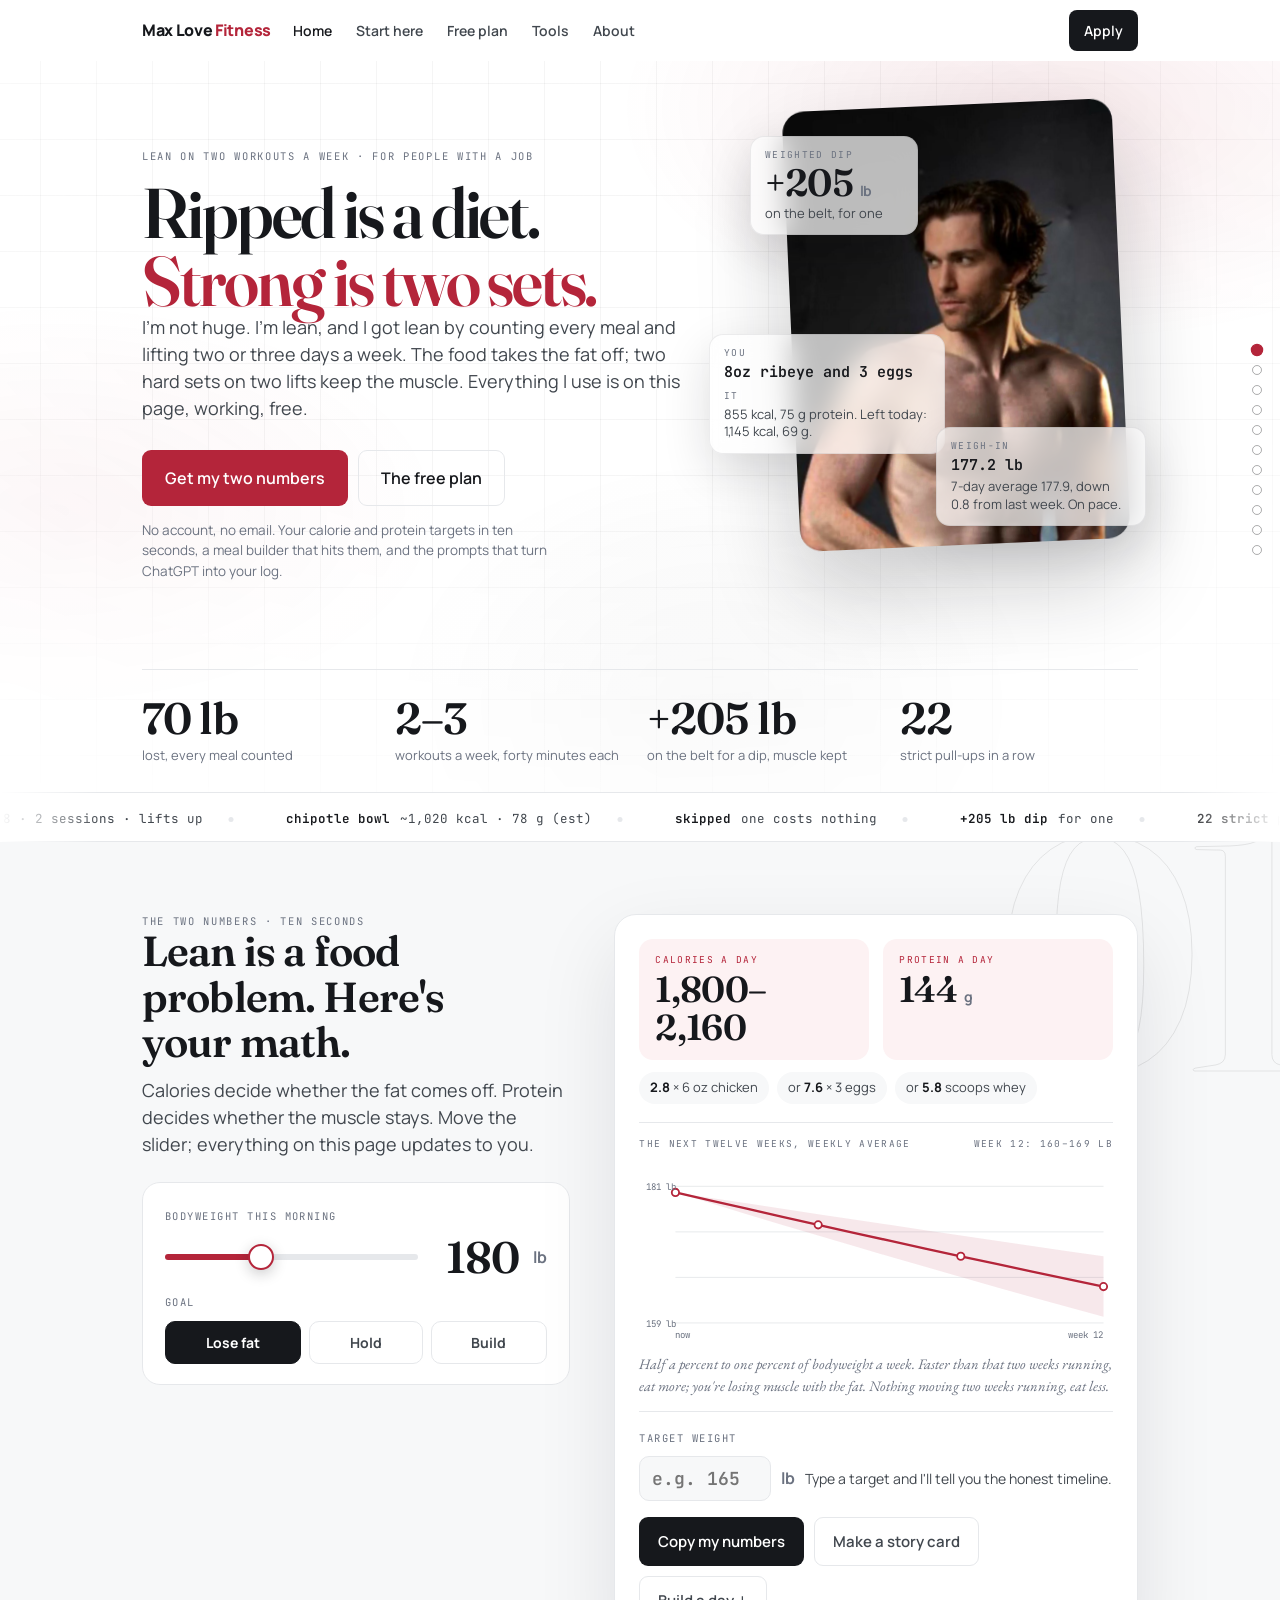
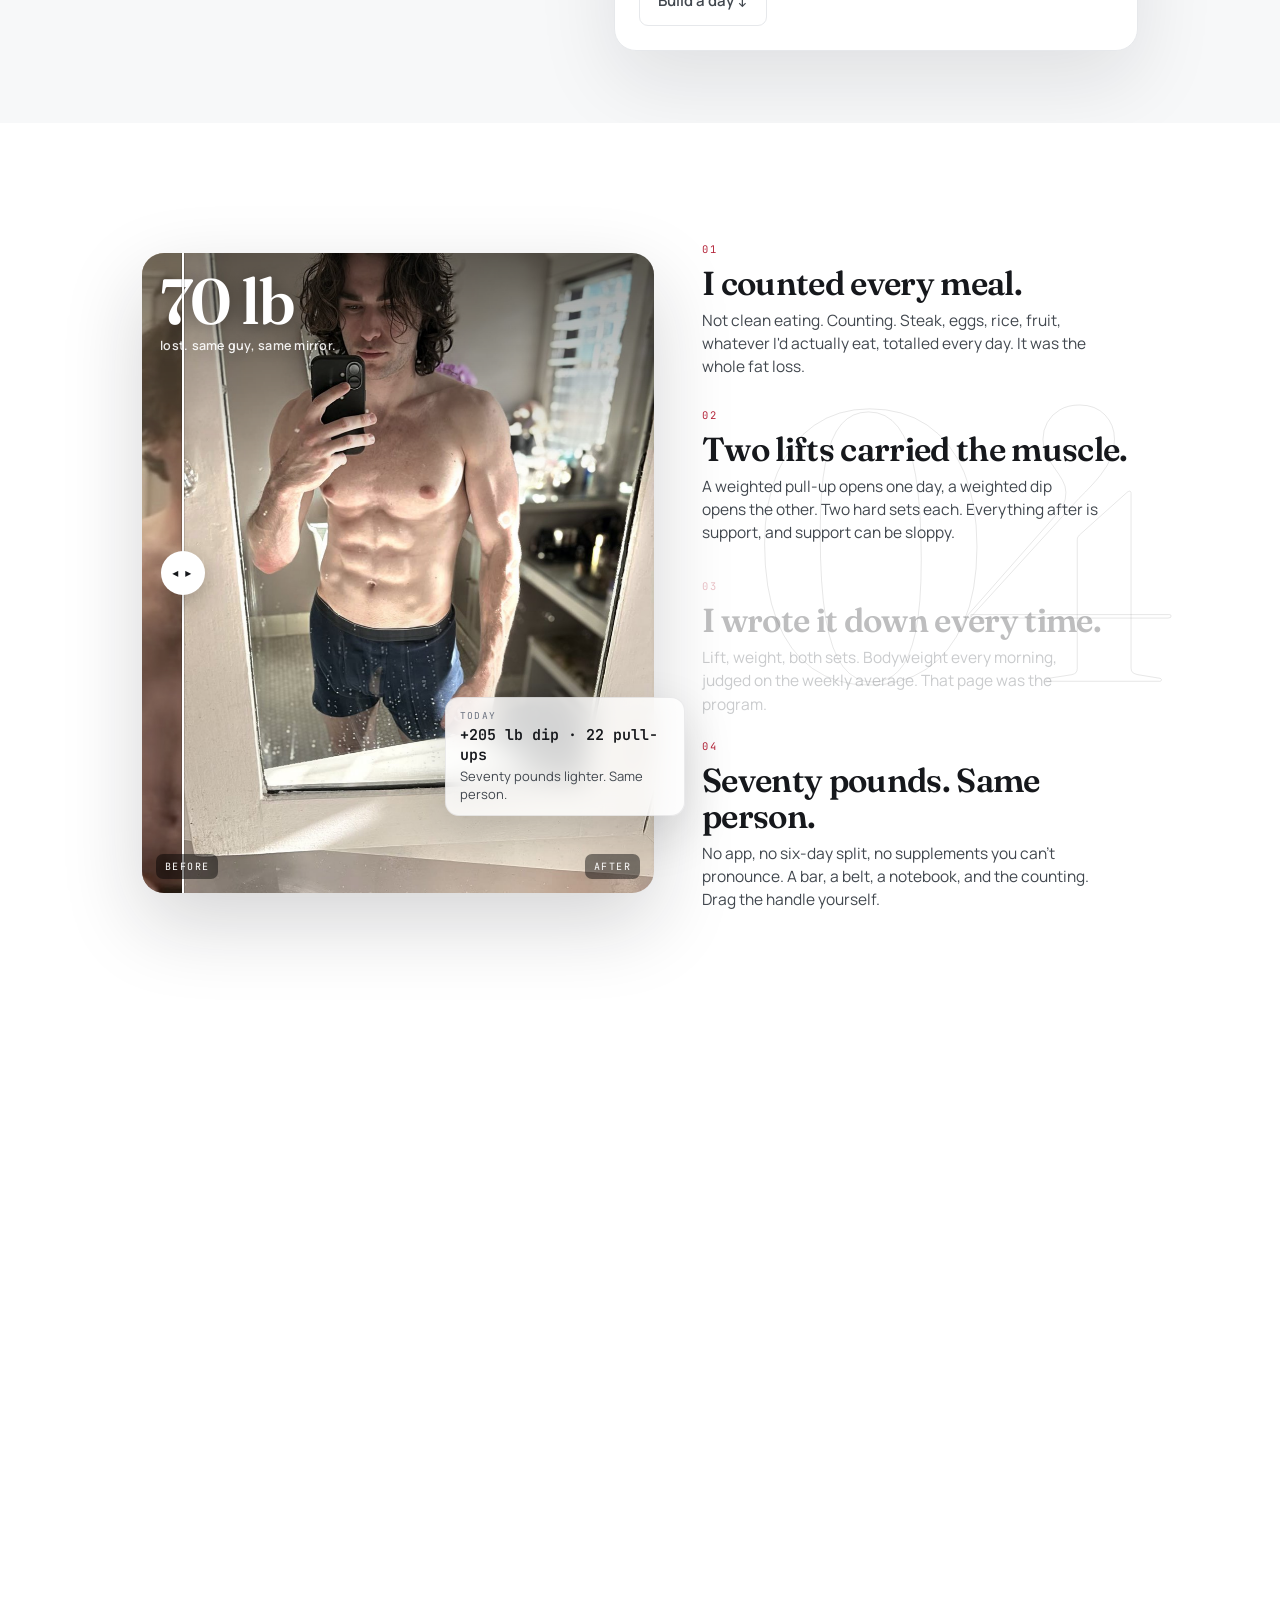
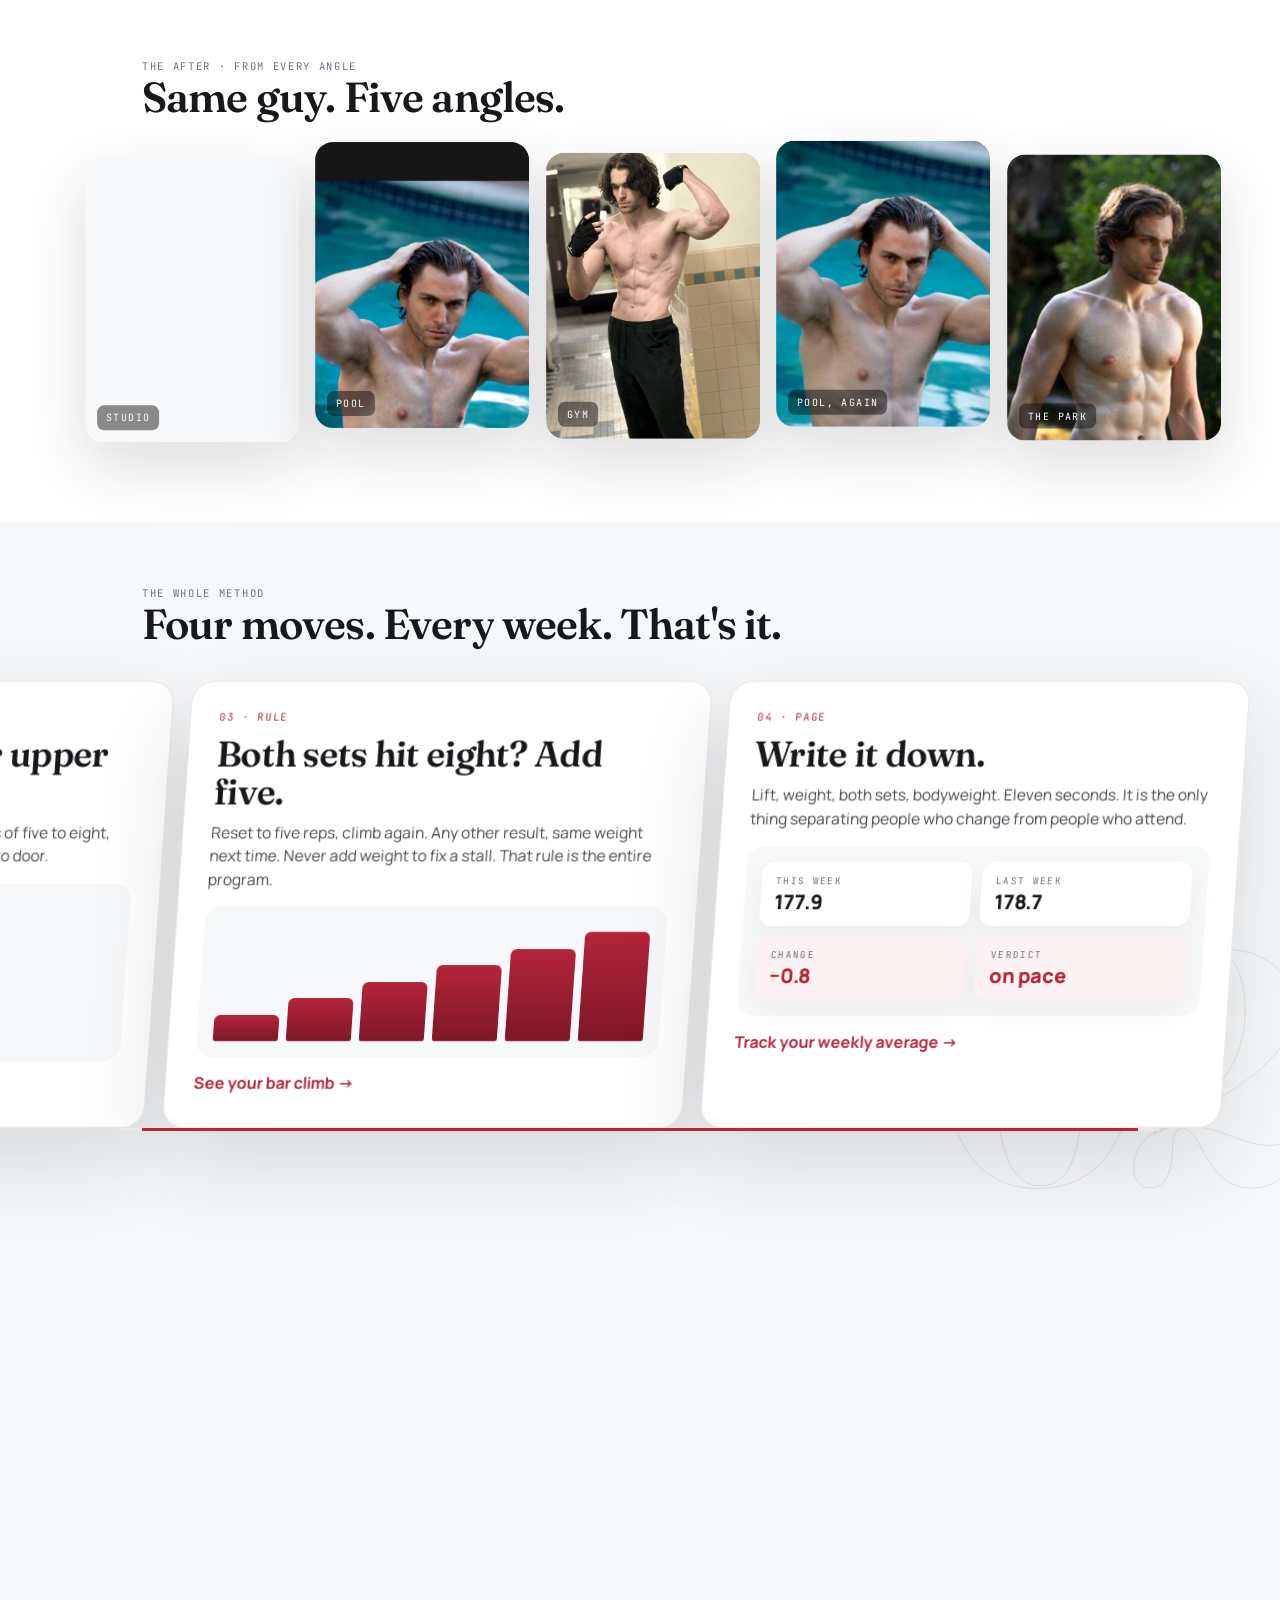
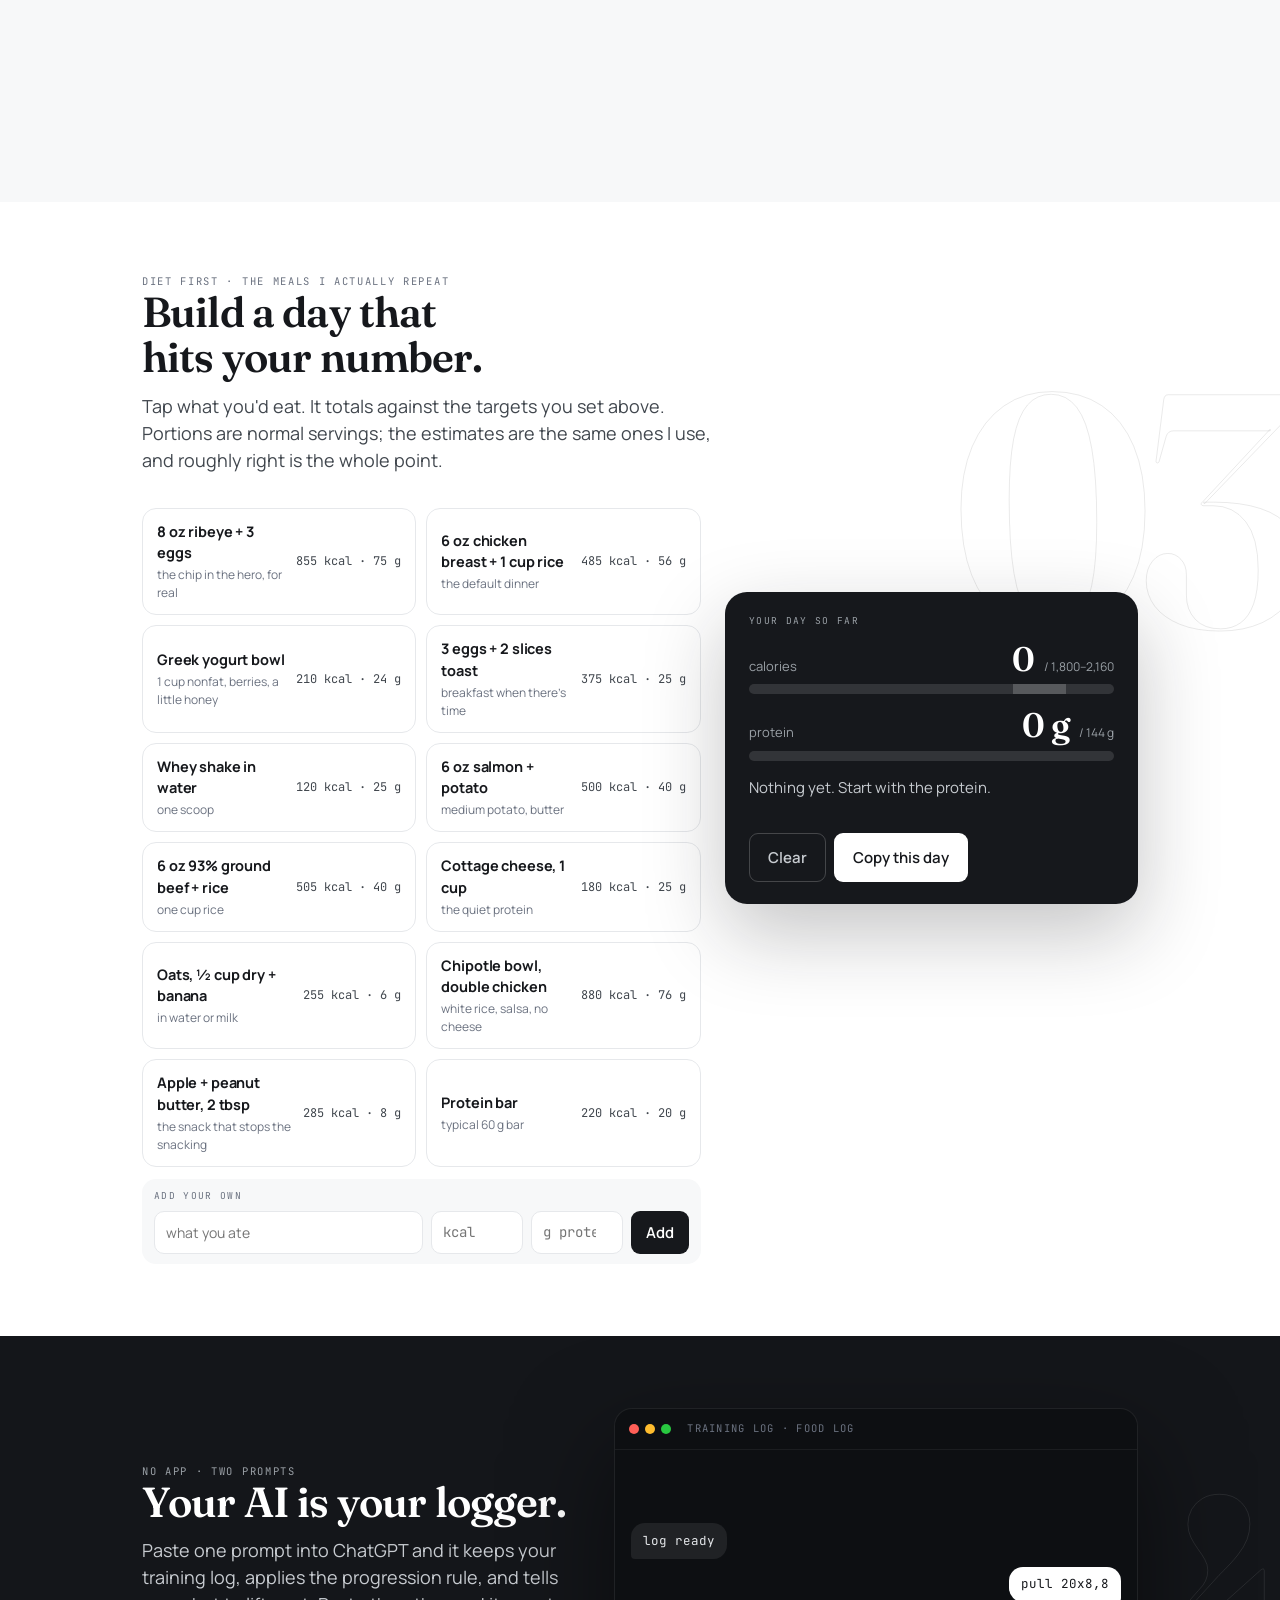
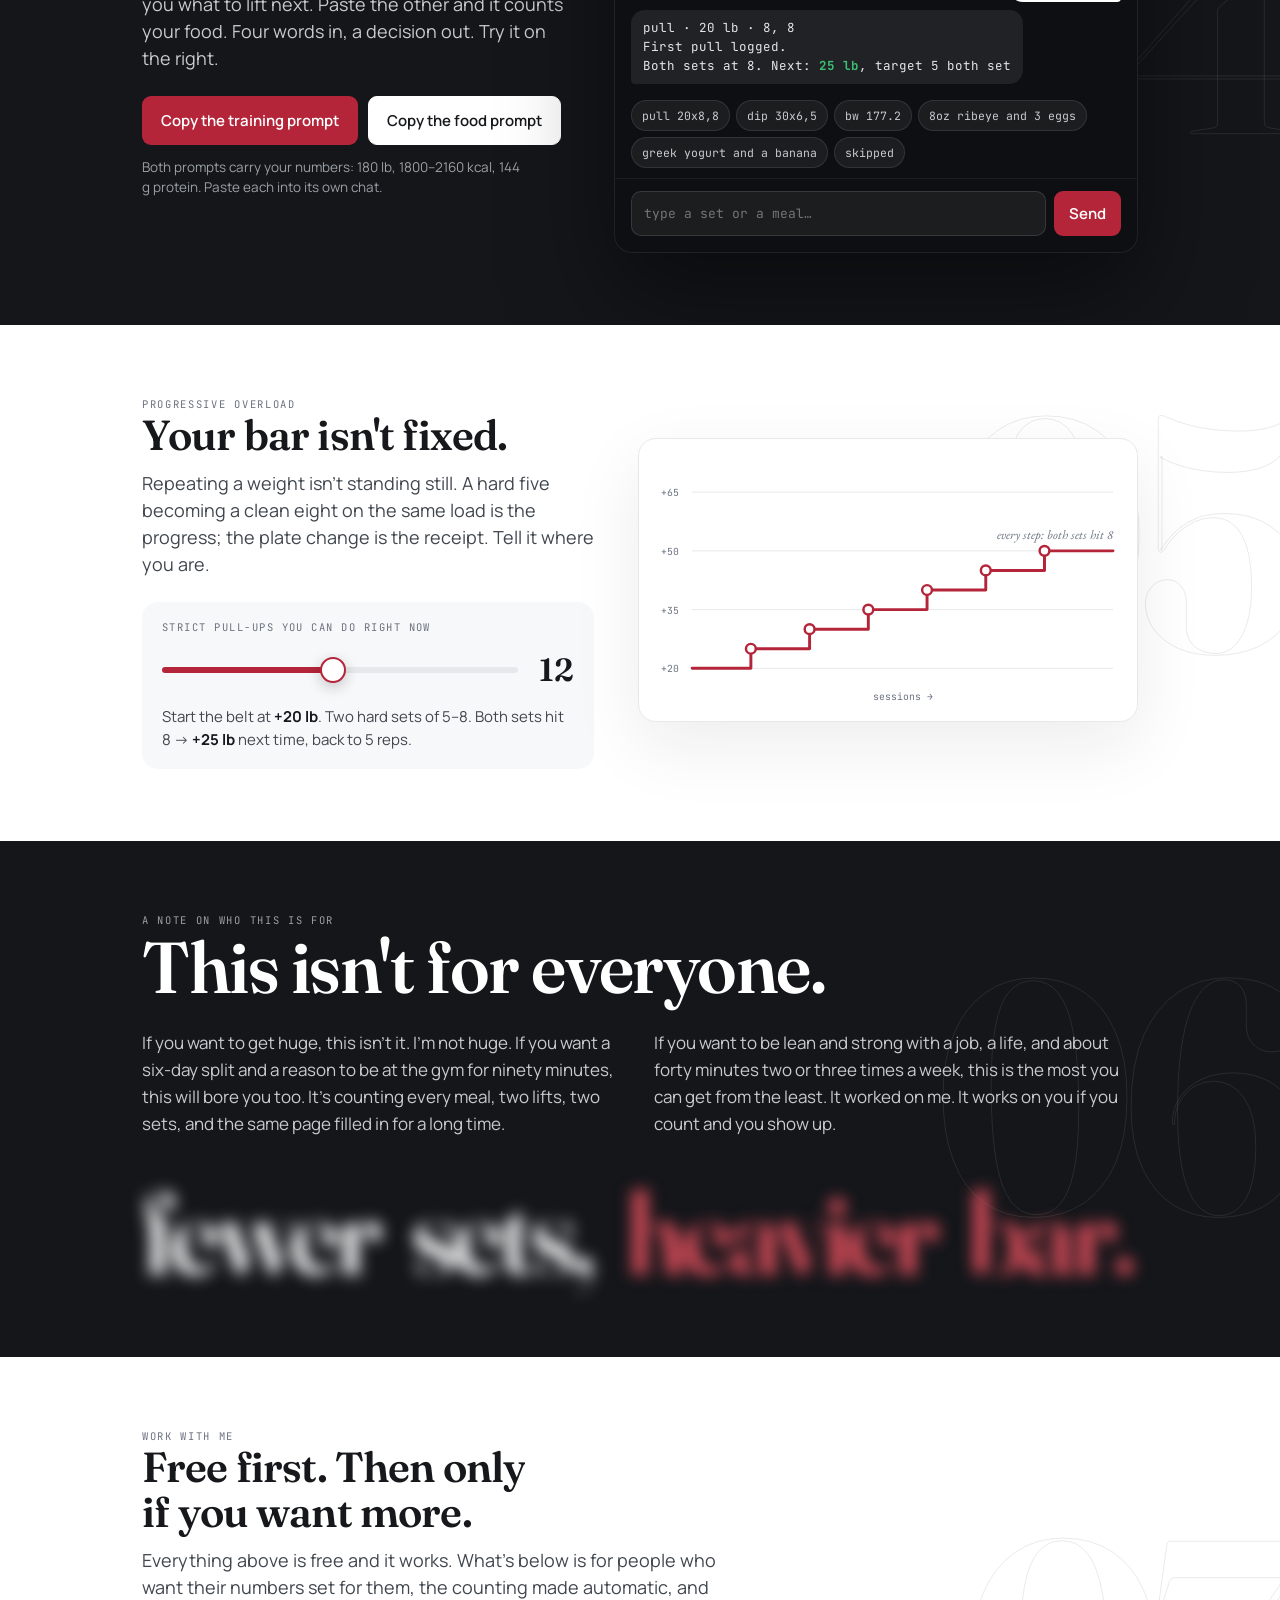
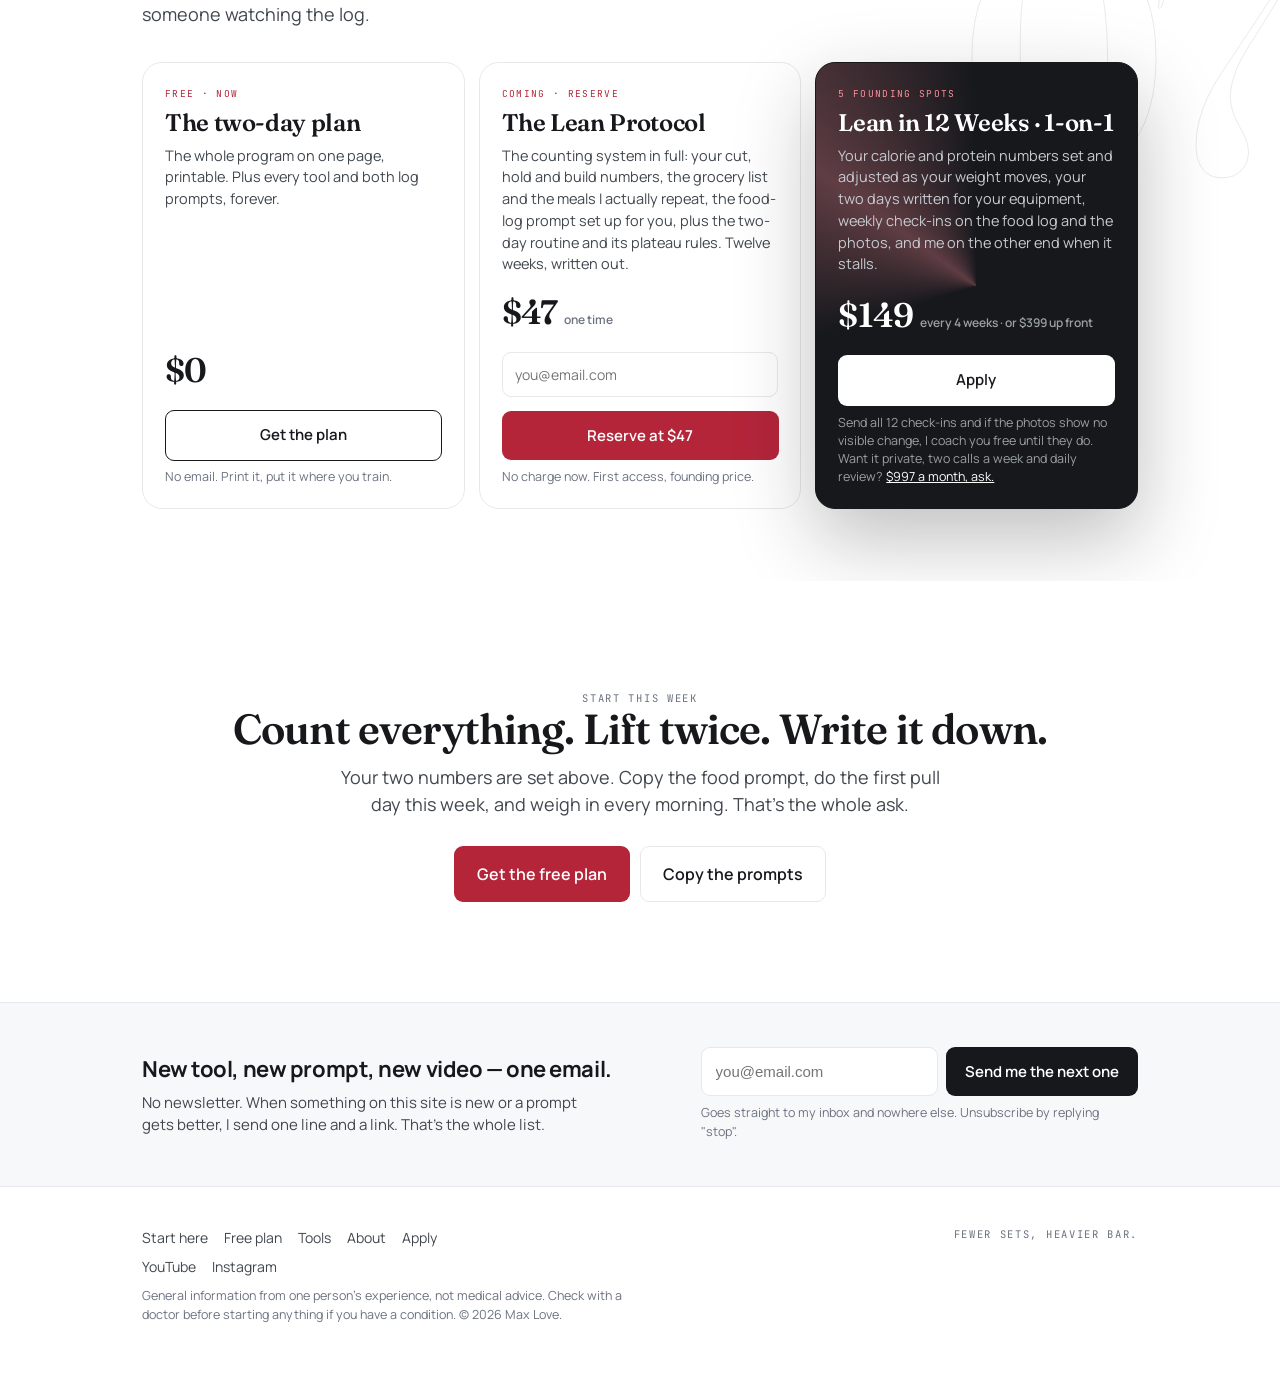
==== index.html @ 742ca43f "Pointer spotlight on cards, skip link and content landmark, larger small labels on phones, what-you-" ====
<!doctype html>
<html lang="en">
<head>
<meta charset="utf-8">
<meta name="viewport" content="width=device-width,initial-scale=1">
<title>Max Love Fitness — fewer sets, heavier bar</title>
<meta name="description" content="Weighted calisthenics for people with a job: two lifts, two hard sets, two or three days a week. Free plan, free calculators, and 1-on-1 coaching.">
<link rel="canonical" href="https://maxlovefitness.com/">
<meta property="og:type" content="website"><meta property="og:site_name" content="Max Love Fitness">
<meta property="og:title" content="Max Love Fitness — fewer sets, heavier bar"><meta property="og:description" content="Weighted calisthenics for people with a job: two lifts, two hard sets, two or three days a week. Free plan, free calculators, and 1-on-1 coaching."><meta property="og:url" content="https://maxlovefitness.com/">
<meta property="og:image" content="https://maxlovefitness.com/og.jpg"><meta property="og:image:width" content="1200"><meta property="og:image:height" content="630"><meta property="og:image:alt" content="Max Love, before and after: 70 lb lost, same guy, same mirror">
<meta name="twitter:card" content="summary_large_image"><meta name="twitter:image" content="https://maxlovefitness.com/og.jpg">
<link rel="icon" href="favicon.svg" type="image/svg+xml">
<link rel="apple-touch-icon" href="apple-touch-icon.jpg">
<link rel="preconnect" href="https://fonts.googleapis.com"><link rel="preconnect" href="https://fonts.gstatic.com" crossorigin>
<link rel="stylesheet" href="https://fonts.googleapis.com/css2?family=Fraunces:opsz,wght@9..144,500;9..144,600&family=Manrope:wght@400;500;600;700;800&family=EB+Garamond:ital@1&family=JetBrains+Mono:wght@400;600&display=swap">
<meta name="theme-color" content="#FFFFFF">
<link rel="stylesheet" href="site.css?v=83989c0b">
<script type="application/ld+json">{"@context":"https://schema.org","@type":"Person","name":"Max Love","url":"https://maxlovefitness.com/","image":"https://maxlovefitness.com/hero.jpg","jobTitle":"Weighted calisthenics coach","sameAs":["https://www.instagram.com/maxlovefitness/","https://www.youtube.com/@maxlovefitness"],"knowsAbout":["weighted calisthenics","progressive overload","fat loss","protein intake"]}</script>
<link rel="preload" as="image" href="hero.jpg" fetchpriority="high">
<style>/* ===== HOME v3 (2026-09-05) — white ground, serif display, scroll-driven ===== */
.sec-head{max-width:640px;margin-bottom:34px}
.btn.ghost-dark{background:transparent;color:var(--ink);border-color:var(--rule)}
.btn.ghost-dark:hover{border-color:var(--ink)}
.btn.light{background:#fff;color:var(--ink);border-color:#fff}
.btn.light:hover{background:#e9eaec}
.btn.line{background:transparent;color:var(--ink);border-color:var(--ink)}
.btn.line:hover{background:var(--ink);color:#fff}
.btn.big{padding:15px 22px;font-size:16px}
.sr{position:absolute;left:-9999px}
.k{font-family:"JetBrains Mono",monospace;font-size:9.5px;letter-spacing:.14em;text-transform:uppercase;color:var(--ink3)}
.seg{display:flex;gap:8px;flex-wrap:wrap}
.seg button{flex:1 1 auto;min-width:86px;font-family:Manrope,sans-serif;font-size:14px;font-weight:700;color:var(--ink2);background:#fff;border:1px solid var(--rule);border-radius:10px;padding:11px 12px;cursor:pointer;transition:.14s}
.seg button[aria-pressed=true]{background:var(--ink);border-color:var(--ink);color:#fff}
.seg button:focus-visible{outline:2px solid var(--red);outline-offset:2px}

/* scroll progress */
.sprog{position:fixed;left:0;top:0;height:3px;width:100%;transform-origin:0 50%;transform:scaleX(0);background:var(--red);z-index:60;pointer-events:none}

/* hero */
.hx{position:relative;padding:44px 0 26px;overflow:clip}
.hx-field{position:absolute;inset:-20% -10% auto -10%;height:120%;pointer-events:none;
  background:
    radial-gradient(42% 38% at 78% 22%, rgba(180,37,58,.10), transparent 70%),
    radial-gradient(36% 34% at 12% 68%, rgba(180,37,58,.06), transparent 70%),
    radial-gradient(30% 40% at 55% 90%, rgba(24,24,27,.05), transparent 70%),
    linear-gradient(to right, rgba(24,24,27,.045) 1px, transparent 1px),
    linear-gradient(to bottom, rgba(24,24,27,.045) 1px, transparent 1px);
  background-size:auto,auto,auto,56px 56px,56px 56px;
  -webkit-mask-image:radial-gradient(80% 70% at 50% 40%, #000 40%, transparent 100%);mask-image:radial-gradient(80% 70% at 50% 40%, #000 40%, transparent 100%);will-change:transform}
.hx-grid{display:grid;grid-template-columns:1.14fr .86fr;gap:36px;align-items:center;position:relative}
.hx-h1{font-family:"Fraunces",Georgia,serif;font-weight:600;font-size:clamp(42px,5.5vw,76px);line-height:.96;letter-spacing:-.03em;margin-top:14px;font-variation-settings:"opsz" 144}
.hx-h1 .w{display:inline-block;opacity:0;transform:translateY(26px) rotate(1.5deg);filter:blur(4px);transition:opacity .7s cubic-bezier(.2,.7,.2,1),transform .7s cubic-bezier(.2,.7,.2,1),filter .7s}
.hx-h1.in .w{opacity:1;transform:none;filter:none}
.hx-h1.in .w:nth-child(2){transition-delay:.08s}.hx-h1.in .w:nth-child(4){transition-delay:.22s}.hx-h1.in .w:nth-child(5){transition-delay:.30s}
.hx-h1 .red{color:var(--red)}
.hx-ctas{display:flex;gap:10px;flex-wrap:wrap;margin-top:28px}
.hx-note{margin-top:14px;font-size:13.5px;color:var(--ink3);max-width:52ch}
.hx-visual{position:relative;min-height:520px}
.hx-photo{position:absolute;right:4%;top:0;width:min(80%,340px);aspect-ratio:3/4;border-radius:22px;overflow:hidden;transform:rotate(-2.5deg);box-shadow:0 40px 90px rgba(24,24,27,.22),0 2px 0 rgba(255,255,255,.6) inset;will-change:transform}
.hx-photo img{width:100%;height:100%;object-fit:cover;object-position:50% 12%}
.chip{position:absolute;background:rgba(255,255,255,.72);backdrop-filter:blur(14px) saturate(1.2);-webkit-backdrop-filter:blur(14px) saturate(1.2);border:1px solid rgba(24,24,27,.08);border-radius:14px;padding:12px 14px;box-shadow:0 18px 48px rgba(24,24,27,.14);width:236px;will-change:transform;font-size:13px;line-height:1.35}
.chip .k{display:block}
.chip .k.it{margin-top:8px}
.chip b{display:block;font-family:"JetBrains Mono",monospace;font-size:15px;font-weight:600;margin-top:2px}
.chip b.big{font-family:"Fraunces",Georgia,serif;font-size:38px;font-weight:600;line-height:1;letter-spacing:-.02em}
.chip b.big small{font-size:14px;font-family:"Manrope",sans-serif;font-weight:700;color:var(--ink3)}
.chip em{display:block;font-style:normal;color:var(--ink2);margin-top:3px}
.chip.c1{left:-4%;top:44%}
.chip.c2{right:-2%;top:62%;width:210px}
.chip.c3{left:6%;top:6%;width:168px}
.hx-stats{display:grid;grid-template-columns:repeat(4,1fr);gap:14px;margin-top:44px;padding-top:26px;border-top:1px solid var(--rule)}
.hx-stats b{display:block;font-family:"Fraunces",Georgia,serif;font-weight:600;font-size:clamp(30px,3.6vw,44px);letter-spacing:-.02em;line-height:1;font-variant-numeric:tabular-nums}
.hx-stats div>span:last-child{display:block;font-size:13px;color:var(--ink3);margin-top:6px}

/* calculator */
.calc-grid{display:grid;grid-template-columns:.9fr 1.1fr;gap:44px;align-items:start}
.calc-ctl{margin-top:24px;background:#fff;border:1px solid var(--rule);border-radius:18px;padding:20px 22px;display:grid;gap:10px}
.calc-ctl label{font-family:"JetBrains Mono",monospace;font-size:10.5px;letter-spacing:.14em;text-transform:uppercase;color:var(--ink3);margin-top:6px}
.calc-row{display:flex;align-items:center;gap:14px}
.calc-row input{flex:1;accent-color:var(--red)}
.calc-row output{font-family:"Fraunces",Georgia,serif;font-size:44px;font-weight:600;min-width:3ch;text-align:right;font-variant-numeric:tabular-nums;letter-spacing:-.02em;line-height:1}
.calc-row .unit{font-weight:700;color:var(--ink3)}
.calc-out{background:#fff;border:1px solid var(--rule);border-radius:22px;padding:24px;box-shadow:0 30px 80px rgba(24,24,27,.10)}
.calc-top{display:grid;grid-template-columns:1fr 1fr;gap:14px}
.calc-top div{background:var(--red-wash);border-radius:14px;padding:14px 16px}
.calc-top .k{display:block;color:var(--red)}
.calc-top b{display:block;font-family:"Fraunces",Georgia,serif;font-weight:600;font-size:clamp(26px,3vw,36px);letter-spacing:-.02em;line-height:1.05;margin-top:4px;font-variant-numeric:tabular-nums}
.calc-top b small{font-family:"Manrope",sans-serif;font-size:14px;font-weight:700;color:var(--ink3)}
.calc-like{display:flex;gap:8px;flex-wrap:wrap;margin-top:12px}
.calc-like span{font-size:13px;color:var(--ink2);background:var(--wash);border-radius:99px;padding:6px 11px}
.calc-like span b{color:var(--ink)}
.proj{margin-top:18px;border-top:1px solid var(--rule);padding-top:14px}
.proj-head{display:flex;justify-content:space-between;gap:10px;flex-wrap:wrap}
.proj svg{width:100%;height:auto;margin-top:8px}
.proj .grid line{stroke:var(--rule);stroke-width:1}
.proj .ax{font-family:"JetBrains Mono",monospace;font-size:10px;fill:var(--ink3)}
#pjBand{fill:rgba(180,37,58,.10);stroke:none}
#pjMid{fill:none;stroke:var(--red);stroke-width:2.5;stroke-linecap:round;stroke-linejoin:round;stroke-dasharray:700;stroke-dashoffset:700;transition:stroke-dashoffset 1.8s cubic-bezier(.2,.7,.2,1)}
.calc-out.in #pjMid{stroke-dashoffset:0}
#pjDots circle{fill:#fff;stroke:var(--red);stroke-width:2}
.proj-note{font-family:"EB Garamond",Georgia,serif;font-style:italic;color:var(--ink3);font-size:14.5px;margin-top:6px}
.calc-acts{display:flex;gap:10px;flex-wrap:wrap;margin-top:16px}

/* story: pinned before/after */
.story .pin{position:relative;height:340vh}
.story-grid{position:sticky;top:0;height:100vh;display:grid;grid-template-columns:1fr 1fr;gap:48px;align-items:center}
.story-vis{position:relative}
.ba{position:relative;aspect-ratio:4/5;max-height:78vh;border-radius:22px;overflow:hidden;box-shadow:0 30px 80px rgba(24,24,27,.18);user-select:none;touch-action:pan-y;background:#eee}
.ba img{position:absolute;inset:0;width:100%;height:100%;object-fit:cover;object-position:50% 20%}
.ba-before{position:absolute;inset:0;width:50%;overflow:hidden}
.ba-before img{width:200%;max-width:none;filter:saturate(.9) contrast(.97)}
.ba-handle{position:absolute;top:0;bottom:0;left:50%;width:2px;background:#fff;box-shadow:0 0 0 1px rgba(0,0,0,.15);transform:translateX(-1px)}
.ba-handle span{position:absolute;top:50%;left:50%;width:44px;height:44px;margin:-22px 0 0 -22px;border-radius:50%;background:#fff;box-shadow:0 8px 24px rgba(0,0,0,.25);display:grid;place-items:center}
.ba-handle span::before{content:"◂ ▸";font-size:12px;letter-spacing:.2em;color:var(--ink)}
.ba-range{position:absolute;inset:0;margin:0}
.ba-range input{position:absolute;inset:0;width:100%;height:100%;opacity:0;cursor:ew-resize;margin:0}
.ba-tag{position:absolute;bottom:14px;font-family:"JetBrains Mono",monospace;font-size:10px;letter-spacing:.14em;text-transform:uppercase;color:#fff;background:rgba(0,0,0,.45);padding:5px 9px;border-radius:7px}
.ba-tag.l{left:14px}.ba-tag.r{right:14px}
.story-chip{position:absolute;right:-6%;bottom:12%;width:240px;background:rgba(255,255,255,.82);backdrop-filter:blur(14px);-webkit-backdrop-filter:blur(14px);border:1px solid rgba(24,24,27,.08);border-radius:14px;padding:12px 14px;box-shadow:0 18px 48px rgba(24,24,27,.16);font-size:13px;line-height:1.35;transition:opacity .35s,transform .35s}
.story-chip.swap{opacity:0;transform:translateY(8px)}
.story-chip .k{display:block}
.story-chip b{display:block;font-family:"JetBrains Mono",monospace;font-size:15px;font-weight:600;margin-top:2px}
.story-chip em{display:block;font-style:normal;color:var(--ink2);margin-top:3px}
.story-steps{list-style:none;display:grid;gap:22px}
.story-steps li{opacity:.28;transform:translateY(6px);transition:opacity .5s,transform .5s}
.story-steps li.on{opacity:1;transform:none}
.story-steps .eyebrow{color:var(--red)}
.story-steps b{display:block;font-family:"Fraunces",Georgia,serif;font-weight:600;font-size:clamp(24px,2.6vw,34px);letter-spacing:-.02em;margin:6px 0 8px;line-height:1.08}
.story-steps p{color:var(--ink2);font-size:15.5px;max-width:44ch}

/* method: pinned horizontal strip */
.method{background:var(--wash);overflow:clip}
.method .pin{position:relative;height:320vh}
.method .pin>*{position:sticky}
.method-head{top:0;padding-top:64px;z-index:2}
.track{top:calc(64px + 96px);display:flex;gap:18px;padding:22px 22px 0;width:max-content;will-change:transform}
.method-bar{top:calc(100vh - 44px);height:3px;background:var(--rule);border-radius:99px;overflow:hidden}
.method-bar i{display:block;height:100%;width:0;background:var(--red)}
.mcard{width:min(520px,82vw);background:#fff;border:1px solid var(--rule);border-radius:22px;padding:28px;box-shadow:0 24px 70px rgba(24,24,27,.08);display:grid;gap:10px;align-content:start}
.mcard .mk{font-family:"JetBrains Mono",monospace;font-size:10.5px;letter-spacing:.16em;text-transform:uppercase;color:var(--red)}
.mcard b{font-family:"Fraunces",Georgia,serif;font-weight:600;font-size:clamp(26px,2.8vw,36px);letter-spacing:-.02em;line-height:1.05}
.mcard p{color:var(--ink2);font-size:15.5px}
.mcard a{font-weight:700;color:var(--red);text-decoration:none;margin-top:4px}
.mui{background:var(--wash);border-radius:16px;padding:16px;margin-top:6px;min-height:150px;display:grid;align-content:center}
.ui-doc{font-size:13.5px}
.ui-doc i{display:block;font-style:normal;font-family:"JetBrains Mono",monospace;font-size:9.5px;letter-spacing:.14em;color:var(--red);margin:6px 0 4px}
.ui-doc u{display:block;text-decoration:none;color:var(--ink2);padding:2px 0}
.ui-doc i+u{color:var(--ink);font-weight:600}
.ui-calc{grid-template-columns:1fr 1fr;gap:10px}
.ui-calc div{background:#fff;border-radius:12px;padding:12px 14px;box-shadow:0 10px 30px rgba(0,0,0,.05)}
.ui-calc span{display:block;font-family:"JetBrains Mono",monospace;font-size:9.5px;letter-spacing:.14em;text-transform:uppercase;color:var(--ink3)}
.ui-calc b{display:block;font-size:20px;margin-top:2px;font-family:"Manrope",sans-serif;font-weight:800;letter-spacing:-.01em;line-height:1.2}
.ui-calc .out{background:var(--red-wash)}
.ui-calc .out b{color:var(--red)}
.ui-chat{gap:8px;font-size:13.5px}
.ui-chat .me{justify-self:end;background:var(--ink);color:#fff;border-radius:14px 14px 4px 14px;padding:8px 12px;font-family:"JetBrains Mono",monospace;font-size:12.5px}
.ui-chat .ai{justify-self:start;background:#fff;border-radius:14px 14px 14px 4px;padding:8px 12px;box-shadow:0 8px 24px rgba(0,0,0,.05);color:var(--ink2);max-width:92%}
.ui-stair{display:flex;align-items:flex-end;gap:8px;height:150px}
.ui-stair span{flex:1;height:var(--h);background:linear-gradient(180deg,var(--red),#7d1728);border-radius:6px 6px 2px 2px;transform-origin:bottom;transform:scaleY(0);transition:transform .7s cubic-bezier(.2,.7,.2,1)}
.method.on .ui-stair span{transform:none}
.method.on .ui-stair span:nth-child(2){transition-delay:.1s}.method.on .ui-stair span:nth-child(3){transition-delay:.2s}.method.on .ui-stair span:nth-child(4){transition-delay:.3s}.method.on .ui-stair span:nth-child(5){transition-delay:.4s}.method.on .ui-stair span:nth-child(6){transition-delay:.5s}

/* meals */
.meal-grid{display:grid;grid-template-columns:1.15fr .85fr;gap:24px;align-items:start}
.meal-list{display:grid;grid-template-columns:repeat(2,1fr);gap:10px}
.meal{display:grid;grid-template-columns:1fr auto;gap:8px;align-items:center;text-align:left;background:#fff;border:1px solid var(--rule);border-radius:14px;padding:12px 14px;cursor:pointer;font:inherit;color:var(--ink);transition:.16s}
.meal:hover{border-color:var(--ink3)}
.meal[aria-pressed=true]{border-color:var(--ink);background:var(--ink);color:#fff}
.meal b{display:block;font-size:14.5px;font-weight:700;letter-spacing:-.01em}
.meal small{display:block;font-size:12px;color:var(--ink3);margin-top:2px}
.meal[aria-pressed=true] small{color:#C7CBD0}
.meal .mp{font-family:"JetBrains Mono",monospace;font-size:12px;color:var(--ink2);white-space:nowrap}
.meal[aria-pressed=true] .mp{color:#fff}
.meal-tot{position:sticky;top:84px;background:var(--ink);color:#fff;border-radius:22px;padding:22px 24px;box-shadow:0 30px 80px rgba(24,24,27,.25)}
.meal-tot .k{color:#9aa0a6}
.mt-row{display:flex;align-items:baseline;gap:10px;margin-top:14px}
.mt-row span{font-size:13px;color:#9aa0a6;flex:1}
.mt-row b{font-family:"Fraunces",Georgia,serif;font-weight:600;font-size:34px;letter-spacing:-.02em;font-variant-numeric:tabular-nums;line-height:1}
.mt-row small{font-size:12px;color:#9aa0a6}
.mt-bar{position:relative;height:10px;background:rgba(255,255,255,.12);border-radius:99px;margin-top:8px;overflow:hidden}
.mt-bar i{display:block;height:100%;width:0;background:var(--red);border-radius:99px;transition:width .5s cubic-bezier(.2,.7,.2,1),background .3s}
.mt-bar i.ok{background:#3DBE74}
.mt-bar i.over{background:#E8515F}
.mt-bar em{position:absolute;top:0;bottom:0;background:rgba(255,255,255,.18);pointer-events:none}
.mt-verdict{margin-top:16px;font-size:15px;color:#C7CBD0;min-height:44px}
.mt-verdict b{color:#fff}
.mt-acts{display:flex;gap:8px;flex-wrap:wrap;margin-top:12px}
.meal-tot .btn.ghost{color:#C7CBD0;border-color:rgba(255,255,255,.2)}
.meal-tot .btn.ghost:hover{color:#fff;border-color:#fff}
.meal-tot .btn.dark{background:#fff;color:var(--ink)}
.meal-tot .btn.dark:hover{background:#e9eaec}

/* logger */
.logger-grid{display:grid;grid-template-columns:.9fr 1.1fr;gap:44px;align-items:center}
.prompt-acts{display:flex;gap:10px;flex-wrap:wrap;margin-top:24px}
.prompt-note{font-size:13.5px;color:#9aa0a6;margin-top:12px;max-width:48ch}
.demo{background:#0D0F12;border:1px solid rgba(255,255,255,.08);border-radius:18px;overflow:hidden;box-shadow:0 40px 100px rgba(0,0,0,.5)}
.demo-head{display:flex;align-items:center;gap:6px;padding:12px 14px;border-bottom:1px solid rgba(255,255,255,.06)}
.demo-head .dot{width:10px;height:10px;border-radius:50%;display:inline-block}
.demo-head .r{background:#FF5F57}.demo-head .y{background:#FEBC2E}.demo-head .g{background:#28C840}
.demo-title{margin-left:10px;font-family:"JetBrains Mono",monospace;font-size:10.5px;letter-spacing:.12em;text-transform:uppercase;color:#6B7280}
.demo-log{padding:16px;display:grid;gap:8px;min-height:250px;max-height:320px;overflow-y:auto;font-size:13.5px;align-content:end}
.demo-log .me{justify-self:end;background:#fff;color:var(--ink);border-radius:14px 14px 4px 14px;padding:8px 12px;font-family:"JetBrains Mono",monospace;font-size:12.5px;max-width:92%}
.demo-log .ai{justify-self:start;background:rgba(255,255,255,.08);color:#E4E7EA;border-radius:14px 14px 14px 4px;padding:8px 12px;max-width:92%;white-space:pre-line;font-family:"JetBrains Mono",monospace;font-size:12.5px;line-height:1.55}
.demo-log .ai b{color:#3DBE74;font-weight:700}
.demo-quick{display:flex;gap:6px;flex-wrap:wrap;padding:0 16px 10px}
.demo-quick button{font:inherit;font-family:"JetBrains Mono",monospace;font-size:11.5px;color:#C7CBD0;background:rgba(255,255,255,.06);border:1px solid rgba(255,255,255,.1);border-radius:99px;padding:6px 10px;cursor:pointer}
.demo-quick button:hover{background:rgba(255,255,255,.14);color:#fff}
.demo-in{display:flex;gap:8px;padding:12px 16px 16px;border-top:1px solid rgba(255,255,255,.06)}
.demo-in input{flex:1;min-width:0;font:inherit;font-family:"JetBrains Mono",monospace;font-size:13px;background:rgba(255,255,255,.06);border:1px solid rgba(255,255,255,.12);color:#fff;border-radius:10px;padding:11px 12px}
.demo-in input:focus{outline:2px solid var(--red);outline-offset:1px}
.demo-in .btn{padding:11px 14px}

/* progression */
.prog-grid{display:grid;grid-template-columns:.95fr 1.05fr;gap:44px;align-items:center}
.prog-in{margin-top:24px;background:var(--wash);border-radius:16px;padding:18px 20px}
.prog-in label{display:block;font-family:"JetBrains Mono",monospace;font-size:10.5px;letter-spacing:.14em;text-transform:uppercase;color:var(--ink3)}
.prog-row{display:flex;align-items:center;gap:14px;margin-top:10px}
.prog-row input{flex:1;accent-color:var(--red)}
.prog-row output{font-family:"Fraunces",Georgia,serif;font-size:32px;font-weight:600;min-width:2ch;text-align:right;font-variant-numeric:tabular-nums}
.prog-res{margin-top:12px;font-size:15px;color:var(--ink2)}
.prog-res b{color:var(--ink)}
.stair svg{width:100%;height:auto;background:#fff;border:1px solid var(--rule);border-radius:18px;padding:14px;box-shadow:0 24px 70px rgba(24,24,27,.08)}
.stair .grid line{stroke:var(--rule);stroke-width:1}
.stair .ax{font-family:"JetBrains Mono",monospace;font-size:10px;fill:var(--ink3)}
.stair .lab{font-family:"EB Garamond",Georgia,serif;font-style:italic;font-size:13px;fill:var(--ink3)}
#stairPath{fill:none;stroke:var(--red);stroke-width:3;stroke-linejoin:round;stroke-linecap:round;stroke-dasharray:1200;stroke-dashoffset:1200;transition:stroke-dashoffset 2.2s cubic-bezier(.2,.7,.2,1)}
.stair.in #stairPath{stroke-dashoffset:0}
#stairDots circle{fill:#fff;stroke:var(--red);stroke-width:2.5;opacity:0;transition:opacity .4s}
.stair.in #stairDots circle{opacity:1}

/* manifesto */
.manifesto{position:relative;overflow:clip}
.manifesto h2.sec{font-size:clamp(34px,6vw,72px)}
.mani-grid{display:grid;grid-template-columns:1fr 1fr;gap:28px;margin-top:22px}
.mani-grid p{font-size:17px;line-height:1.6;color:#C7CBD0;max-width:48ch}
.mani-line{margin-top:44px;font-family:"Fraunces",Georgia,serif;font-weight:600;font-size:clamp(40px,9vw,120px);letter-spacing:-.035em;line-height:.9;color:#fff;display:flex;flex-wrap:wrap;gap:0 .3em}
.mani-line span{display:inline-block;opacity:calc(.15 + var(--p,1) * .85);transform:translateY(calc((1 - var(--p,1)) * 40px));will-change:transform,opacity}
.mani-line span:nth-child(2){--p:var(--p2,1)}.mani-line span:nth-child(3){--p:var(--p3,1)}.mani-line span:nth-child(4){--p:var(--p4,1)}
.mani-line .red{color:#E8515F}

/* ladder */
.ladder{display:grid;grid-template-columns:repeat(3,1fr);gap:14px;align-items:stretch}
.lad{position:relative;background:#fff;border:1px solid var(--rule);border-radius:20px;padding:24px 22px 22px;display:flex;flex-direction:column;gap:8px;transition:transform .25s,box-shadow .25s}
.lad:hover{transform:translateY(-4px);box-shadow:0 24px 60px rgba(24,24,27,.10)}
.lad.hot{background:var(--ink);color:#fff;border-color:var(--ink);box-shadow:0 30px 80px rgba(24,24,27,.28)}
.lad .lk{font-family:"JetBrains Mono",monospace;font-size:9.5px;letter-spacing:.14em;text-transform:uppercase;color:var(--red)}
.lad.hot .lk{color:#FF8E99}
.lad b{font-family:"Fraunces",Georgia,serif;font-weight:600;font-size:24px;letter-spacing:-.015em;line-height:1.12}
.lad p{font-size:14.5px;color:var(--ink2);flex:1}
.lad.hot p{color:#C7CBD0}
.lad .lp{font-family:"Fraunces",Georgia,serif;font-weight:600;font-size:34px;letter-spacing:-.02em;margin-top:4px}
.lad .lp small{font-family:"Manrope",sans-serif;font-size:12px;font-weight:600;color:var(--ink3);letter-spacing:0}
.lad.hot .lp small{color:#9aa0a6}
.lad .btn{justify-content:center;margin-top:6px}
.lad.hot .btn.solid{background:#fff;color:var(--ink)}
.lad.hot .btn.solid:hover{background:#eee}
.lad .lnote{font-size:12.5px;color:var(--ink3);line-height:1.45}
.lad.hot .lnote{color:#9aa0a6}
.lad.hot .lnote a{color:#fff}
.reserve{display:grid;gap:8px;margin-top:6px}
.reserve input[type=email]{border:1px solid var(--rule);border-radius:9px;padding:11px 12px;font:inherit;font-size:14px;background:#fff}
.reserve input[type=email]:focus{outline:2px solid var(--red);outline-offset:1px}
.honey{position:absolute;left:-9999px}
.reserved-msg{margin-top:18px;padding:14px 16px;border-radius:12px;background:var(--go-wash);border:1px solid #CFE7D6;color:var(--go);font-weight:600}

/* final */
.fin{position:relative;padding:110px 0 100px;overflow:clip;text-align:center}
.fin-field{position:absolute;inset:-30% -10%;pointer-events:none;background:radial-gradient(40% 50% at 50% 60%, rgba(180,37,58,.12), transparent 70%),radial-gradient(60% 40% at 20% 20%, rgba(24,24,27,.05), transparent 70%),radial-gradient(50% 50% at 85% 30%, rgba(24,24,27,.05), transparent 70%);will-change:transform}
.fin-in{position:relative}
.fin .lede{max-width:56ch;margin-left:auto;margin-right:auto}
.fin .hx-ctas{justify-content:center}

/* toast */
.toast{position:fixed;left:50%;bottom:24px;transform:translate(-50%,20px);background:var(--ink);color:#fff;padding:12px 16px;border-radius:12px;font-size:14px;font-weight:600;opacity:0;pointer-events:none;transition:.3s;z-index:70;box-shadow:0 20px 50px rgba(0,0,0,.3)}
.toast.show{opacity:1;transform:translate(-50%,0)}

/* motion respect */
@media (prefers-reduced-motion:reduce){.hx-h1 .w{opacity:1;transform:none;filter:none;transition:none}#stairPath,#pjMid{stroke-dashoffset:0;transition:none}.story .pin,.method .pin{height:auto}.story-grid{position:static;height:auto}.method .pin>*{position:static}.track{overflow-x:auto;width:auto}.mani-line span{opacity:1;transform:none}.ui-stair span{transform:none}}

/* responsive */
@media (max-width:980px){.calc-grid,.logger-grid{grid-template-columns:1fr;gap:26px}.ladder{grid-template-columns:1fr}.lad{max-width:560px}}
@media (max-width:820px){
  .hx-grid{grid-template-columns:1fr;gap:26px}
  .hx-visual{min-height:440px;margin-top:10px}
  .hx-photo{right:auto;left:14%;width:min(70%,300px);transform:rotate(-2deg)}
  .chip{width:200px;font-size:12.5px}
  .chip.c1{left:-2%;top:56%}.chip.c2{right:-2%;top:70%;width:190px}.chip.c3{left:auto;right:0;top:4%;width:150px}
  .hx-stats{grid-template-columns:repeat(2,1fr)}
  .story .pin{height:auto}
  .story-grid{position:static;height:auto;grid-template-columns:1fr;gap:26px;padding:56px 22px}
  .ba{max-height:none;touch-action:none}
  .story-chip{right:4%;bottom:8%;width:210px}
  .story-steps li{opacity:1;transform:none}
  .method .pin{height:auto}
  .method .pin>*{position:static}
  .method-head{padding-top:52px}
  .track{width:auto;overflow-x:auto;scroll-snap-type:x mandatory;padding:18px 22px 22px;-webkit-overflow-scrolling:touch;scrollbar-width:none}
  .track::-webkit-scrollbar{display:none}
  .mcard{scroll-snap-align:start;flex:0 0 auto}
  .method-bar{display:none}
  .meal-grid{grid-template-columns:1fr}
  .meal-tot{order:-1;position:sticky;top:104px;z-index:3;padding:16px 18px}
  .mt-row b{font-size:28px}
  .mt-verdict{min-height:0}
  .prog-grid,.mani-grid{grid-template-columns:1fr;gap:26px}
}
@media (max-width:560px){.meal-list{grid-template-columns:1fr}.hx{padding-top:28px}.calc-top{grid-template-columns:1fr}}

/* ===== v4 motion layer ===== */
html.smooth{scroll-behavior:auto}
.hx-visual{perspective:1200px}
.hx-photo{transform-style:preserve-3d}
.hx-glow{position:absolute;width:520px;height:520px;left:0;top:0;margin:-260px 0 0 -260px;border-radius:50%;pointer-events:none;background:radial-gradient(circle, rgba(180,37,58,.16), rgba(180,37,58,0) 62%);opacity:0;transition:opacity .6s;will-change:transform;z-index:0}
.hx:hover .hx-glow{opacity:1}
.hx .wrap{position:relative;z-index:1}
.chip{animation:bob 6s ease-in-out infinite}
.chip.c2{animation-delay:-2s}.chip.c3{animation-delay:-4s}
@keyframes bob{0%,100%{margin-top:0}50%{margin-top:-6px}}

/* ticker */
.ticker{overflow:hidden;border-top:1px solid var(--rule);border-bottom:1px solid var(--rule);background:#fff;padding:12px 0;white-space:nowrap;-webkit-mask-image:linear-gradient(90deg,transparent,#000 8%,#000 92%,transparent);mask-image:linear-gradient(90deg,transparent,#000 8%,#000 92%,transparent)}
.tk{display:inline-flex;gap:0;will-change:transform}
.tk span{display:inline-flex;align-items:center;gap:10px;padding:0 26px;font-family:"JetBrains Mono",monospace;font-size:12.5px;color:var(--ink2)}
.tk span b{font-weight:600;color:var(--ink)}
.tk span i{font-style:normal;color:var(--red)}
.tk span::after{content:"";width:5px;height:5px;border-radius:50%;background:var(--rule);margin-left:16px}

/* dot nav */
.dotnav{position:fixed;right:18px;top:50%;transform:translateY(-50%);z-index:55;display:grid;gap:10px}
.dotnav a{position:relative;display:block;width:10px;height:10px;border-radius:50%;background:transparent;border:1.5px solid rgba(24,24,27,.35);transition:.25s}
.dotnav a::after{content:attr(data-label);position:absolute;right:20px;top:50%;transform:translate(6px,-50%);white-space:nowrap;font-family:"JetBrains Mono",monospace;font-size:10px;letter-spacing:.12em;text-transform:uppercase;color:var(--ink);background:#fff;border:1px solid var(--rule);border-radius:6px;padding:4px 8px;opacity:0;pointer-events:none;transition:.2s}
.dotnav a:hover::after{opacity:1;transform:translate(0,-50%)}
.dotnav a.on{background:var(--red);border-color:var(--red);transform:scale(1.25)}
.dotnav.dark a{border-color:rgba(255,255,255,.5)}
@media (max-width:980px){.dotnav{display:none}}

/* watermark section numbers with parallax */
section[data-num]{position:relative}
section[data-num]::before{content:attr(data-num);position:absolute;right:-1%;top:-10px;font-family:"Fraunces",Georgia,serif;font-weight:600;font-size:clamp(160px,26vw,340px);line-height:1;letter-spacing:-.05em;color:transparent;-webkit-text-stroke:1px rgba(24,24,27,.09);pointer-events:none;transform:translateY(calc(var(--wy,0) * 1px));will-change:transform;z-index:0}
section.dark[data-num]::before{-webkit-text-stroke:1px rgba(255,255,255,.09)}
section[data-num]>.wrap{position:relative;z-index:1}
.method.on::before{z-index:0}

/* split headlines */
h2.sec[data-split]{margin-bottom:12px}
h2.sec .sw{display:inline-block;overflow:hidden;vertical-align:bottom;padding-bottom:.08em;margin-bottom:-.08em}
h2.sec .sw i{display:inline-block;font-style:normal;transform:translateY(110%) rotate(2deg);transition:transform .7s cubic-bezier(.2,.7,.2,1)}
h2.sec.in .sw i{transform:none}

/* calculator: number bump */
@keyframes bump{0%{transform:scale(1)}40%{transform:scale(1.08)}100%{transform:scale(1)}}
.bump{animation:bump .35s cubic-bezier(.2,.7,.2,1)}
.calc-top b{display:inline-block}

/* story extras */
.story-grid{position:sticky}
.story-num{position:absolute;right:0;top:50%;transform:translateY(-58%);font-family:"Fraunces",Georgia,serif;font-weight:600;font-size:clamp(200px,30vw,420px);line-height:1;letter-spacing:-.06em;color:transparent;-webkit-text-stroke:1px rgba(24,24,27,.10);pointer-events:none;z-index:0;transition:opacity .35s,transform .35s}
.story-num.swap{opacity:0;transform:translateY(-50%)}
.story-steps{position:relative;z-index:1}
.ba-after{transform-origin:50% 30%;will-change:transform}
.story-chip.pop{animation:pop .5s cubic-bezier(.2,.9,.2,1.2)}
@keyframes pop{0%{transform:translateY(14px) scale(.92);opacity:0}100%{transform:none;opacity:1}}

/* method: cards come alive as they pass centre */
.mcard{transition:transform .5s cubic-bezier(.2,.7,.2,1),box-shadow .5s}
.mcard.live{box-shadow:0 34px 90px rgba(24,24,27,.14)}
.mcard .ui-chat .me,.mcard .ui-chat .ai{opacity:0;transform:translateY(8px) scale(.96);transition:opacity .4s,transform .4s}
.mcard.live .ui-chat .me{opacity:1;transform:none}
.mcard.live .ui-chat .ai{opacity:1;transform:none;transition-delay:.35s}
.mcard .ui-doc u{opacity:0;transform:translateX(-8px);transition:opacity .35s,transform .35s}
.mcard.live .ui-doc u{opacity:1;transform:none}
.mcard.live .ui-doc u:nth-of-type(2){transition-delay:.08s}.mcard.live .ui-doc u:nth-of-type(3){transition-delay:.16s}.mcard.live .ui-doc u:nth-of-type(4){transition-delay:.24s}
.mcard .ui-stair span{transform:scaleY(0)}
.mcard.live .ui-stair span{transform:none}
.mcard .ui-calc div{opacity:0;transform:translateY(8px);transition:opacity .35s,transform .35s}
.mcard.live .ui-calc div{opacity:1;transform:none}
.mcard.live .ui-calc div:nth-child(2){transition-delay:.08s}.mcard.live .ui-calc div:nth-child(3){transition-delay:.16s}.mcard.live .ui-calc div:nth-child(4){transition-delay:.24s}
@media (max-width:820px){.mcard .ui-chat .me,.mcard .ui-chat .ai,.mcard .ui-doc u,.mcard .ui-calc div{opacity:1;transform:none}.mcard .ui-stair span{transform:none}}

/* meals: fly-in + done state */
.fly{position:fixed;z-index:80;pointer-events:none;background:var(--ink);color:#fff;font-family:"JetBrains Mono",monospace;font-size:12px;padding:6px 10px;border-radius:99px;box-shadow:0 10px 30px rgba(0,0,0,.25)}
.meal-tot.done{box-shadow:0 30px 80px rgba(27,127,75,.35);outline:2px solid #3DBE74;outline-offset:2px}
.meal-tot.done .k{color:#3DBE74}
.meal[aria-pressed=true]{transform:scale(.985)}

/* logger: typing dots + typewriter */
.demo-log .ai.typing{min-width:56px}
.demo-log .ai.typing i{display:inline-block;width:6px;height:6px;border-radius:50%;background:#9aa0a6;margin-right:4px;animation:dot 1s infinite}
.demo-log .ai.typing i:nth-child(2){animation-delay:.15s}.demo-log .ai.typing i:nth-child(3){animation-delay:.3s}
@keyframes dot{0%,80%,100%{opacity:.3;transform:translateY(0)}40%{opacity:1;transform:translateY(-3px)}}
.demo-log .me{animation:pop .3s cubic-bezier(.2,.9,.2,1.2)}

/* stair: scrubbed by scroll */
#stairPath{transition:none}
#stairDots circle{transition:opacity .25s,r .25s}

/* manifesto: scale + blur + glow */
.mani-line span{transform:translateY(calc((1 - var(--p,1)) * 40px)) scale(calc(.72 + var(--p,1) * .28));filter:blur(calc((1 - var(--p,1)) * 8px));transform-origin:left bottom}
.mani-glow{position:absolute;left:50%;top:60%;width:70vw;height:70vw;max-width:900px;max-height:900px;margin:-35vw 0 0 -35vw;border-radius:50%;background:radial-gradient(circle, rgba(232,81,95,.18), rgba(232,81,95,0) 60%);pointer-events:none;will-change:transform}
.manifesto .wrap{position:relative;z-index:1}

/* ladder: staggered rise + shimmer on the hot card */
.lad.rv{transform:translateY(34px) rotate(.6deg)}
.lad.rv.in{transform:none}
.lad.hot{position:relative;overflow:hidden}
.lad.hot::before{content:"";position:absolute;inset:-40%;background:conic-gradient(from 0deg, transparent 0 70%, rgba(255,142,153,.35) 85%, transparent 100%);animation:spin 7s linear infinite;pointer-events:none;opacity:.9}
.lad.hot::after{content:"";position:absolute;inset:1px;border-radius:19px;background:var(--ink);pointer-events:none}
.lad.hot>*{position:relative;z-index:1}
@keyframes spin{to{transform:rotate(360deg)}}

/* magnetic buttons */
.btn.mag{transition:transform .18s cubic-bezier(.2,.7,.2,1),background .14s,border-color .14s,color .14s;will-change:transform}

@media (prefers-reduced-motion:reduce){.chip{animation:none}.lad.hot::before{animation:none}.hx-glow{display:none}.mani-line span{filter:none;transform:none}.tk{transform:none!important}h2.sec .sw i{transform:none}.mcard .ui-chat .me,.mcard .ui-chat .ai,.mcard .ui-doc u,.mcard .ui-calc div{opacity:1;transform:none}.mcard .ui-stair span{transform:none}}
section[data-num]{overflow:clip}
.story .pin{overflow:clip}

/* ===== v5: transformation showcase ===== */
.story-grid{grid-template-columns:1.08fr .92fr}
.ba{max-height:84vh}
.ba-pane{position:absolute;inset:0;overflow:hidden}
.ba-before-pane{width:50%;z-index:1}
.ba .ba-pane img{position:absolute;inset:0;width:100%;height:100%;max-width:none;object-fit:cover;object-position:50% 14%;filter:none}
.ba .ba-before-pane img{filter:saturate(.78) brightness(.9) contrast(.96)}
.ba .ba-after-pane img{transform-origin:50% 30%;will-change:transform}
.ba-scrim{position:absolute;inset:0;z-index:2;pointer-events:none;background:linear-gradient(180deg,rgba(0,0,0,.42),rgba(0,0,0,0) 34%)}
.ba-lost{position:absolute;left:18px;top:16px;z-index:3;color:#fff;pointer-events:none;text-shadow:0 2px 18px rgba(0,0,0,.45)}
.ba-lost b{display:block;font-family:"Fraunces",Georgia,serif;font-weight:600;font-size:clamp(44px,5vw,72px);line-height:1;letter-spacing:-.03em;font-variant-numeric:tabular-nums}
.ba-lost>span{display:block;font-size:12.5px;font-weight:600;letter-spacing:.02em;margin-top:4px;opacity:.9}
.ba-handle{z-index:3}.ba-range{z-index:4}.ba-tag{z-index:3}
.ba-handle span::before{content:"◂ ▸"}

/* gallery */
.gal-band{padding:76px 0 88px;overflow:clip;background:#fff}
.gal-head{margin-bottom:28px}
.gal{display:flex;gap:16px;padding:0 22px;transform:translate3d(calc((var(--gp,.5) - .5) * -180px),0,0);will-change:transform}
.gal figure{flex:1 1 0;min-width:0;position:relative;border-radius:18px;overflow:hidden;aspect-ratio:3/4;transform:translateY(calc((var(--gp,.5) - .5) * var(--k,0) * 1px));box-shadow:0 24px 60px rgba(24,24,27,.14);background:var(--wash);will-change:transform}
.gal figure img{width:100%;height:100%;object-fit:cover;object-position:50% 12%;transition:transform .7s cubic-bezier(.2,.7,.2,1)}
.gal figure:hover img{transform:scale(1.06)}
.gal figcaption{position:absolute;left:12px;bottom:12px;font-family:"JetBrains Mono",monospace;font-size:10px;letter-spacing:.14em;text-transform:uppercase;color:#fff;background:rgba(0,0,0,.45);padding:5px 9px;border-radius:7px}
@media (max-width:820px){.gal{display:grid;grid-template-columns:repeat(2,1fr);gap:10px;transform:none}.gal figure{transform:none;aspect-ratio:4/5}.gal figure:nth-child(5){grid-column:1/-1;aspect-ratio:4/3}.gal figure:nth-child(5) img{object-position:50% 20%}.ba-lost b{font-size:40px}}
@media (prefers-reduced-motion:reduce){.gal,.gal figure{transform:none}}

@media (max-width:820px){.story-grid{grid-template-columns:1fr}.ba{max-height:none}}
.gal{padding:0 72px;transform:translate3d(calc((var(--gp,.5) - .5) * -110px),0,0)}
@media (max-width:820px){.gal{padding:0 22px;transform:none}}
.story-chip{z-index:6}

/* ===== v6 quality of life ===== */
.mbar{position:fixed;left:12px;right:12px;bottom:12px;z-index:58;display:none;gap:8px;padding:8px;background:rgba(255,255,255,.92);backdrop-filter:blur(14px);-webkit-backdrop-filter:blur(14px);border:1px solid var(--rule);border-radius:16px;box-shadow:0 18px 50px rgba(24,24,27,.22);transform:translateY(130%);transition:transform .35s cubic-bezier(.2,.7,.2,1)}
.mbar .btn{flex:1;padding:13px 10px;font-size:15px}
.mbar.show{transform:none}
@media (max-width:820px){.mbar{display:flex}.lad{width:100%;margin:0 auto}.ladder{justify-items:center}}
.tdots{display:none;justify-content:center;gap:8px;padding:6px 0 22px}
.tdots i{width:7px;height:7px;border-radius:50%;background:var(--rule);transition:.25s}
.tdots i.on{background:var(--red);transform:scale(1.3)}
@media (max-width:820px){.tdots{display:flex}}

/* ===== v7 ===== */
.cue{display:none;width:34px;height:52px;border:1.5px solid rgba(24,24,27,.25);border-radius:20px;margin:18px auto 0;position:relative}
.cue span{position:absolute;left:50%;top:9px;width:5px;height:9px;margin-left:-2.5px;border-radius:3px;background:var(--red);animation:cue 1.6s ease-in-out infinite}
@keyframes cue{0%{transform:translateY(0);opacity:1}70%{transform:translateY(18px);opacity:0}100%{transform:translateY(0);opacity:0}}
@media (max-width:820px){.cue{display:block}}
.mbar{bottom:calc(12px + env(safe-area-inset-bottom,0px))}
#pjHover{transition:opacity .2s;pointer-events:none}
#pjHL{stroke:var(--ink3);stroke-width:1;stroke-dasharray:3 3}
#pjHC{fill:var(--red);stroke:#fff;stroke-width:2}
#pjHB{fill:var(--ink)}
#pjHT{font-family:"JetBrains Mono",monospace;font-size:11px;fill:#fff}
#pj{touch-action:pan-y}

/* ===== v8: target timeline + story card ===== */
.target{margin-top:14px;border-top:1px solid var(--rule);padding-top:12px}
.target label{font-family:"JetBrains Mono",monospace;font-size:10.5px;letter-spacing:.14em;text-transform:uppercase;color:var(--ink3)}
.target-row{display:flex;align-items:center;gap:10px;margin-top:8px;flex-wrap:wrap}
.target-row input{width:110px;font-family:"JetBrains Mono",monospace;font-size:18px;font-weight:600;color:var(--ink);background:var(--wash);border:1px solid var(--rule);border-radius:10px;padding:10px 12px}
.target-row input:focus{outline:2px solid var(--red);outline-offset:1px;background:#fff}
.target-row .unit{font-weight:700;color:var(--ink3)}
.target-row output{flex:1 1 220px;font-size:14px;color:var(--ink2)}
.target-row output b{color:var(--ink)}
.target-row input{width:132px}

/* ===== v9: custom meals + lightbox ===== */
.meal-add{display:grid;grid-template-columns:1fr 92px 92px auto;gap:8px;align-items:center;margin-top:12px;background:var(--wash);border-radius:14px;padding:10px 12px}
.meal-add .k{grid-column:1/-1}
.meal-add input{min-width:0;font:inherit;font-size:14px;padding:10px 11px;border:1px solid var(--rule);border-radius:10px;background:#fff}
.meal-add input[type=number]{font-family:"JetBrains Mono",monospace}
.meal-add input:focus{outline:2px solid var(--red);outline-offset:1px}
.meal-add .btn{padding:10px 14px}
.meal.custom small{color:var(--red)}
.meal.custom[aria-pressed=true] small{color:#FF8E99}
@media (max-width:560px){.meal-add{grid-template-columns:1fr 1fr}.meal-add input[type=text]{grid-column:1/-1}}
.gal figure{cursor:zoom-in}
.lb{border:0;padding:0;background:transparent;max-width:none;max-height:none;width:100vw;height:100vh;height:100dvh}
.lb::backdrop{background:rgba(10,10,12,.92);backdrop-filter:blur(6px)}
.lb img{position:absolute;inset:0;margin:auto;max-width:min(94vw,900px);max-height:86vh;border-radius:14px;box-shadow:0 40px 100px rgba(0,0,0,.6);animation:lbin .3s cubic-bezier(.2,.7,.2,1)}
@keyframes lbin{from{opacity:0;transform:scale(.96)}to{opacity:1;transform:none}}
.lb button{position:absolute;z-index:2;color:#fff;background:rgba(255,255,255,.1);border:1px solid rgba(255,255,255,.18);border-radius:50%;width:46px;height:46px;font:400 26px/1 Manrope,sans-serif;cursor:pointer;display:grid;place-items:center}
.lb button:hover{background:rgba(255,255,255,.22)}
.lb-x{top:16px;right:16px}.lb-p{left:14px;top:50%;margin-top:-23px}.lb-n{right:14px;top:50%;margin-top:-23px}
.lb-cap{position:absolute;left:0;right:0;bottom:22px;text-align:center;color:#C7CBD0;font-family:"JetBrains Mono",monospace;font-size:11px;letter-spacing:.14em;text-transform:uppercase}

/* ===== v10: pointer spotlight on cards ===== */
.spot{position:relative}
.spot::after{content:"";position:absolute;inset:0;border-radius:inherit;pointer-events:none;opacity:0;transition:opacity .35s;background:radial-gradient(240px circle at var(--mx,50%) var(--my,50%), rgba(180,37,58,.13), transparent 60%)}
.spot:hover::after{opacity:1}
.lad.hot.spot::after{background:radial-gradient(240px circle at var(--mx,50%) var(--my,50%), rgba(255,142,153,.16), transparent 60%);z-index:1}
@media (hover:none){.spot::after{display:none}}
</style>
</head>
<body>
<a class="skip" href="#content">Skip to content</a>
<header class="hdr"><div class="wrap">
  <a class="brand" href="index.html">Max Love <span>Fitness</span></a>
  <nav class="nav" aria-label="Site"><a href="index.html" class="on">Home</a><a href="start.html">Start here</a><a href="plan.html">Free plan</a><a href="tools.html">Tools</a><a href="about.html">About</a></nav>
  <a class="btn dark" href="apply.html">Apply</a>
</div></header>
<div id="content"><div class="sprog" id="sprog" aria-hidden="true"></div>
<nav class="dotnav" id="dotnav" aria-label="Sections"></nav>

<!-- HERO: three layers — field (back), photo card (mid), log chips (front) -->
<section class="hx" id="top" data-nav="Top">
  <div class="hx-glow" id="hxGlow" aria-hidden="true"></div>
  <div class="hx-field" data-speed="0.18" aria-hidden="true"></div>
  <div class="wrap hx-grid">
    <div class="hx-copy">
      <div class="eyebrow rv">lean on two workouts a week · for people with a job</div>
      <h1 class="hx-h1" id="hxTitle"><span class="w">Ripped</span> <span class="w">is</span> <span class="w">a</span> <span class="w">diet.</span><br><span class="w red">Strong</span> <span class="w red">is</span> <span class="w red">two</span> <span class="w red">sets.</span></h1>
      <p class="lede rv d2">I'm not huge. I'm lean, and I got lean by counting every meal and lifting two or three days a week. The food takes the fat off; two hard sets on two lifts keep the muscle. Everything I use is on this page, working, free.</p>
      <div class="hx-ctas rv d3">
        <a class="btn solid big" href="#numbers">Get my two numbers</a>
        <a class="btn ghost-dark big" href="plan.html">The free plan</a>
      </div>
      <p class="hx-note rv d3">No account, no email. Your calorie and protein targets in ten seconds, a meal builder that hits them, and the prompts that turn ChatGPT into your log.</p>
      <a class="cue rv d3" href="#numbers" aria-label="Scroll to your numbers"><span></span></a>
    </div>
    <div class="hx-visual">
      <figure class="hx-photo" data-speed="0.06"><img src="hero.jpg" srcset="sm/hero.jpg 600w, hero.jpg 940w" sizes="(max-width:820px) 70vw, 340px" alt="Max Love" width="940" height="1800" fetchpriority="high"></figure>
      <div class="chip c1" data-depth="26" data-speed="-0.10"><span class="k">you</span><b>8oz ribeye and 3 eggs</b><span class="k it">it</span><em>855 kcal, 75 g protein. Left today: 1,145 kcal, 69 g.</em></div>
      <div class="chip c2" data-depth="14" data-speed="0.14"><span class="k">weigh-in</span><b>177.2 lb</b><em>7-day average 177.9, down 0.8 from last week. On pace.</em></div>
      <div class="chip c3" data-depth="38" data-speed="-0.04"><span class="k">weighted dip</span><b class="big">+205 <small>lb</small></b><em>on the belt, for one</em></div>
    </div>
  </div>
  <div class="wrap">
    <div class="hx-stats rv">
      <div><b><span data-count="70">0</span> lb</b><span>lost, every meal counted</span></div>
      <div><b><span data-count="2">0</span>–3</b><span>workouts a week, forty minutes each</span></div>
      <div><b><span data-count="205" data-pre="+">0</span> lb</b><span>on the belt for a dip, muscle kept</span></div>
      <div><b><span data-count="22">0</span></b><span>strict pull-ups in a row</span></div>
    </div>
  </div>
</section>

<!-- TICKER: the log, moving with your scroll -->
<div class="ticker" aria-hidden="true"><div class="tk" id="tk"></div></div>

<!-- NUMBERS: live calculator + twelve-week projection -->
<section class="band wash calc" id="numbers" data-nav="Your numbers" data-num="01"><div class="wrap calc-grid">
  <div class="calc-in">
    <div class="eyebrow rv">the two numbers · ten seconds</div>
    <h2 class="sec" data-split>Lean is a food problem. Here's your math.</h2>
    <p class="lede rv d2">Calories decide whether the fat comes off. Protein decides whether the muscle stays. Move the slider; everything on this page updates to you.</p>
    <div class="calc-ctl rv d3">
      <label for="cBw">Bodyweight this morning</label>
      <div class="calc-row"><input type="range" id="cBw" min="100" max="320" value="180" step="1"><output id="cBwOut">180</output><span class="unit">lb</span></div>
      <label>Goal</label>
      <div class="seg" id="cGoal" role="group" aria-label="Goal"><button data-v="cut" aria-pressed="true">Lose fat</button><button data-v="hold" aria-pressed="false">Hold</button><button data-v="gain" aria-pressed="false">Build</button></div>
    </div>
  </div>
  <div class="calc-out rv d1">
    <div class="calc-top">
      <div><span class="k">calories a day</span><b id="cCal">1,800–2,160</b></div>
      <div><span class="k">protein a day</span><b id="cPro">144 <small>g</small></b></div>
    </div>
    <div class="calc-like" id="cLike"></div>
    <div class="proj">
      <div class="proj-head"><span class="k">the next twelve weeks, weekly average</span><span class="k" id="pjEnd"></span></div>
      <svg viewBox="0 0 520 200" id="pj" aria-label="Projected weekly average bodyweight over twelve weeks">
        <g class="grid"><line x1="40" x2="510" y1="30" y2="30"/><line x1="40" x2="510" y1="80" y2="80"/><line x1="40" x2="510" y1="130" y2="130"/><line x1="40" x2="510" y1="180" y2="180"/></g>
        <path id="pjBand"/><path id="pjMid"/><g id="pjDots"></g><g id="pjHover" style="opacity:0"><line id="pjHL" x1="0" x2="0" y1="30" y2="180"/><circle id="pjHC" r="5"/><rect id="pjHB" rx="6" width="118" height="24"/><text id="pjHT" text-anchor="middle"></text></g>
        <text x="40" y="196" class="ax">now</text><text x="510" y="196" class="ax" text-anchor="end">week 12</text>
        <text id="pjTop" x="8" y="34" class="ax"></text><text id="pjBot" x="8" y="184" class="ax"></text>
      </svg>
      <p class="proj-note" id="pjNote"></p>
      <div class="target" id="target"><label for="tgt">Target weight</label><div class="target-row"><input type="number" id="tgt" inputmode="numeric" min="80" max="400" placeholder="e.g. 165"><span class="unit">lb</span><output id="tgtOut">Type a target and I'll tell you the honest timeline.</output></div></div>
    </div>
    <div class="calc-acts"><button class="btn dark" id="cCopy" type="button">Copy my numbers</button><button class="btn ghost" id="cShare" type="button">Make a story card</button><a class="btn ghost" href="#meals">Build a day ↓</a></div>
  </div>
</div></section>

<!-- STORY: scroll-driven before/after -->
<section class="story" id="proof" data-nav="The transformation">
  <div class="pin" id="storyPin">
    <div class="wrap story-grid">
      <div class="story-vis">
        <div class="ba" id="ba">
          <div class="ba-pane ba-after-pane"><img src="max-lean.jpg" srcset="sm/max-lean.jpg 600w, max-lean.jpg 1020w" sizes="(max-width:820px) 92vw, 48vw" alt="Max, after, in the same mirror" width="1020" height="1334" loading="lazy" decoding="async"></div>
          <div class="ba-pane ba-before-pane" id="baBefore"><img src="before-mirror.jpg" srcset="sm/before-mirror.jpg 600w, before-mirror.jpg 1000w" sizes="(max-width:820px) 92vw, 48vw" alt="Max, before, in a mirror" width="1000" height="1250" loading="lazy" decoding="async"></div>
          <div class="ba-scrim" aria-hidden="true"></div>
          <div class="ba-lost" aria-live="off"><b><span id="lostN">0</span> lb</b><span>lost. same guy, same mirror.</span></div>
          <div class="ba-handle" id="baHandle" aria-hidden="true"><span></span></div>
          <label class="ba-range"><span class="sr">Compare before and after</span><input type="range" id="baRange" min="0" max="100" value="8"></label>
          <span class="ba-tag l">before</span><span class="ba-tag r">after</span>
        </div>
        <div class="story-chip" id="storyChip"><span class="k">you</span><b>8oz ribeye and 3 eggs</b><em>855 kcal, 75 g protein</em></div>
      </div>
      <div class="story-num" id="storyNum" aria-hidden="true">01</div>
      <ol class="story-steps" id="storySteps">
        <li class="on" data-chip-k="food log" data-chip-b="8oz ribeye and 3 eggs" data-chip-e="855 kcal, 75 g protein. Left: 1,145 kcal, 69 g."><span class="eyebrow">01</span><b>I counted every meal.</b><p>Not clean eating. Counting. Steak, eggs, rice, fruit, whatever I'd actually eat, totalled every day. It was the whole fat loss.</p></li>
        <li data-chip-k="training log" data-chip-b="pull 20x8,8" data-chip-e="Up. Both sets at 8. Next: 25 lb, target 5."><span class="eyebrow">02</span><b>Two lifts carried the muscle.</b><p>A weighted pull-up opens one day, a weighted dip opens the other. Two hard sets each. Everything after is support, and support can be sloppy.</p></li>
        <li data-chip-k="weigh-in" data-chip-b="177.2 lb" data-chip-e="7-day average 177.9. Down 0.8 on the week."><span class="eyebrow">03</span><b>I wrote it down every time.</b><p>Lift, weight, both sets. Bodyweight every morning, judged on the weekly average. That page was the program.</p></li>
        <li data-chip-k="today" data-chip-b="+205 lb dip · 22 pull-ups" data-chip-e="Seventy pounds lighter. Same person."><span class="eyebrow">04</span><b>Seventy pounds. Same person.</b><p>No app, no six-day split, no supplements you can't pronounce. A bar, a belt, a notebook, and the counting. Drag the handle yourself.</p></li>
      </ol>
    </div>
  </div>
</section>

<!-- GALLERY: the after, from every angle -->
<section class="gal-band" id="gallery" data-nav="The after">
  <div class="wrap gal-head"><div class="eyebrow rv">the after · from every angle</div><h2 class="sec" data-split>Same guy. Five angles.</h2></div>
  <div class="gal" id="gal">
    <figure style="--k:-70"><img src="hero.jpg" srcset="sm/hero.jpg 600w, hero.jpg 940w" sizes="(max-width:820px) 46vw, 200px" alt="Max, studio" width="940" height="1800" loading="lazy" decoding="async"><figcaption>studio</figcaption></figure>
    <figure style="--k:50"><img src="thumbs/pool-lean.jpg" srcset="sm/pool-lean.jpg 600w, thumbs/pool-lean.jpg 941w" sizes="(max-width:820px) 46vw, 200px" alt="Max, pool" width="941" height="2000" loading="lazy" decoding="async"><figcaption>pool</figcaption></figure>
    <figure style="--k:-40"><img src="gym.jpg" srcset="sm/gym.jpg 600w, gym.jpg 1100w" sizes="(max-width:820px) 46vw, 200px" alt="Max, gym" width="1100" height="1466" loading="lazy" decoding="async"><figcaption>gym</figcaption></figure>
    <figure style="--k:60"><img src="coach.jpg" srcset="sm/coach.jpg 600w, coach.jpg 800w" sizes="(max-width:820px) 46vw, 200px" alt="Max, pool" width="800" height="1244" loading="lazy" decoding="async"><figcaption>pool, again</figcaption></figure>
    <figure style="--k:-55"><img src="about.jpg" srcset="sm/about.jpg 600w, about.jpg 940w" sizes="(max-width:820px) 92vw, 200px" alt="Max, outdoors" width="940" height="1750" loading="lazy" decoding="async"><figcaption>the park</figcaption></figure>
  </div>
  <dialog class="lb" id="lb" aria-label="Photo"><button class="lb-x" id="lbX" type="button" aria-label="Close">×</button><button class="lb-p" id="lbP" type="button" aria-label="Previous">‹</button><img id="lbImg" alt=""><button class="lb-n" id="lbN" type="button" aria-label="Next">›</button><div class="lb-cap" id="lbCap"></div></dialog>
</section>

<!-- METHOD: pinned horizontal strip -->
<section class="method" id="method" data-nav="The method" data-num="02">
  <div class="pin" id="methodPin">
    <div class="method-head wrap"><div class="eyebrow">the whole method</div><h2 class="sec" data-split>Four moves. Every week. That's it.</h2></div>
    <div class="track" id="track">
      <article class="mcard"><div class="mk">01 · food</div><b>Count everything.</b><p>Every meal, every day. Roughly right every day beats exactly right for a week. The food-log prompt does the arithmetic.</p><div class="mui ui-chat"><div class="me">chipotle bowl, double chicken</div><div class="ai">~1,020 kcal, 78 g (est)<br>Left: 780 kcal, 66 g</div></div><a href="#logger">Get the food prompt →</a></article>
        <article class="mcard"><div class="mk">02 · bar</div><b>Two lifts carry your upper body.</b><p>Weighted pull-up, weighted dip. Two hard sets of five to eight, three to five minutes rest. Forty minutes door to door.</p><div class="mui ui-doc"><i>PULL DAY</i><u>Weighted pull-up · 2 hard sets × 5–8</u><u>A row or pulldown · 2 × 8–12</u><i>PUSH DAY</i><u>Weighted dip · 2 hard sets × 5–8</u><u>A press · 2 × 6–10</u></div><a href="plan.html">Open the two-day plan →</a></article>
        <article class="mcard"><div class="mk">03 · rule</div><b>Both sets hit eight? Add five.</b><p>Reset to five reps, climb again. Any other result, same weight next time. Never add weight to fix a stall. That rule is the entire program.</p><div class="mui ui-stair"><span style="--h:22%"></span><span style="--h:36%"></span><span style="--h:50%"></span><span style="--h:64%"></span><span style="--h:78%"></span><span style="--h:92%"></span></div><a href="#progress">See your bar climb →</a></article>
        <article class="mcard"><div class="mk">04 · page</div><b>Write it down.</b><p>Lift, weight, both sets, bodyweight. Eleven seconds. It is the only thing separating people who change from people who attend.</p><div class="mui ui-calc"><div><span>this week</span><b>177.9</b></div><div><span>last week</span><b>178.7</b></div><div class="out"><span>change</span><b>−0.8</b></div><div class="out"><span>verdict</span><b>on pace</b></div></div><a href="tools.html#week">Track your weekly average →</a></article>
    </div>
    <div class="method-bar wrap"><i id="methodBar"></i></div>
    <div class="tdots" id="tdots" aria-hidden="true"></div>
  </div>
</section>

<!-- MEALS: build a day against your targets -->
<section class="band meals" id="meals" data-nav="Build a day" data-num="03"><div class="wrap">
  <div class="sec-head">
    <div class="eyebrow rv">diet first · the meals I actually repeat</div>
    <h2 class="sec" data-split>Build a day that hits your number.</h2>
    <p class="lede rv d2">Tap what you'd eat. It totals against the targets you set above. Portions are normal servings; the estimates are the same ones I use, and roughly right is the whole point.</p>
  </div>
  <div class="meal-grid rv d2">
    <div>
      <div class="meal-list" id="mealList"></div>
      <form class="meal-add" id="mealAdd" autocomplete="off"><span class="k">add your own</span><input type="text" id="maName" placeholder="what you ate" maxlength="40" aria-label="Meal name" required><input type="number" id="maCal" placeholder="kcal" min="0" max="3000" inputmode="numeric" aria-label="Calories" required><input type="number" id="maPro" placeholder="g protein" min="0" max="300" inputmode="numeric" aria-label="Protein grams" required><button class="btn dark" type="submit">Add</button></form>
    </div>
    <div class="meal-tot">
      <div class="k">your day so far</div>
      <div class="mt-row"><span>calories</span><b id="mtCal">0</b><small id="mtCalT">/ 1,800–2,160</small></div>
      <div class="mt-bar"><i id="mtCalBar"></i><em id="mtCalBand"></em></div>
      <div class="mt-row"><span>protein</span><b id="mtPro">0 g</b><small id="mtProT">/ 144 g</small></div>
      <div class="mt-bar"><i id="mtProBar"></i></div>
      <p class="mt-verdict" id="mtVerdict">Nothing yet. Start with the protein.</p>
      <div class="mt-acts"><button class="btn ghost" id="mtClear" type="button">Clear</button><button class="btn dark" id="mtCopy" type="button">Copy this day</button></div>
    </div>
  </div>
</div></section>

<!-- LOGGER: the AI is your logger, live -->
<section class="band dark logger" id="logger" data-nav="The logger" data-num="04"><div class="wrap logger-grid">
  <div>
    <div class="eyebrow rv">no app · two prompts</div>
    <h2 class="sec" data-split>Your AI is your logger.</h2>
    <p class="lede rv d2">Paste one prompt into ChatGPT and it keeps your training log, applies the progression rule, and tells you what to lift next. Paste the other and it counts your food. Four words in, a decision out. Try it on the right.</p>
    <div class="prompt-acts rv d3">
      <button class="btn solid" id="copyTrain" type="button">Copy the training prompt</button>
      <button class="btn light" id="copyFood" type="button">Copy the food prompt</button>
    </div>
    <p class="prompt-note rv d3" id="promptNote">Both prompts are written with the numbers you set above. Paste each into its own chat.</p>
  </div>
  <div class="demo rv d1">
    <div class="demo-head"><span class="dot r"></span><span class="dot y"></span><span class="dot g"></span><span class="demo-title">training log · food log</span></div>
    <div class="demo-log" id="demoLog">
      <div class="ai">log ready</div>
    </div>
    <div class="demo-quick" id="demoQuick">
      <button type="button">pull 20x8,8</button><button type="button">dip 30x6,5</button><button type="button">bw 177.2</button><button type="button">8oz ribeye and 3 eggs</button><button type="button">greek yogurt and a banana</button><button type="button">skipped</button>
    </div>
    <form class="demo-in" id="demoForm"><input type="text" id="demoInput" placeholder="type a set or a meal…" autocomplete="off" aria-label="Type a set or a meal"><button class="btn solid" type="submit">Send</button></form>
  </div>
</div></section>

<!-- PROGRESSION — interactive staircase -->
<section class="band" id="progress" data-nav="Your bar" data-num="05"><div class="wrap prog-grid">
  <div>
    <div class="eyebrow rv">progressive overload</div>
    <h2 class="sec" data-split>Your bar isn't fixed.</h2>
    <p class="lede rv d2">Repeating a weight isn't standing still. A hard five becoming a clean eight on the same load is the progress; the plate change is the receipt. Tell it where you are.</p>
    <div class="prog-in rv d3">
      <label for="puNow">Strict pull-ups you can do right now</label>
      <div class="prog-row"><input type="range" id="puNow" min="0" max="25" value="12"><output id="puOut">12</output></div>
      <div class="prog-res" id="puRes"></div>
    </div>
  </div>
  <div class="stair rv d1" id="stair">
    <svg viewBox="0 0 480 260" aria-label="Belt weight rising in five-pound steps as both sets reach eight reps">
      <g class="grid"><line x1="40" x2="470" y1="220" y2="220"/><line x1="40" x2="470" y1="160" y2="160"/><line x1="40" x2="470" y1="100" y2="100"/><line x1="40" x2="470" y1="40" y2="40"/></g>
      <text x="8" y="224" class="ax" id="axA">+0</text><text x="8" y="164" class="ax" id="axB">+15</text><text x="8" y="104" class="ax" id="axC">+30</text><text x="8" y="44" class="ax" id="axD">+45</text>
      <path id="stairPath" d="M40 220 H100 V200 H160 V180 H220 V160 H280 V140 H340 V120 H400 V100 H470"/>
      <g id="stairDots"></g>
      <text x="470" y="88" class="lab" text-anchor="end">every step: both sets hit 8</text>
      <text x="255" y="252" class="ax" text-anchor="middle">sessions →</text>
    </svg>
  </div>
</div></section>

<!-- MANIFESTO — kinetic -->
<section class="band dark manifesto" id="who" data-nav="Who it's for" data-num="06">
  <div class="mani-glow" id="maniGlow" aria-hidden="true"></div><div class="wrap">
  <div class="eyebrow rv">a note on who this is for</div>
  <h2 class="sec" data-split>This isn't for everyone.</h2>
  <div class="mani-grid">
    <p class="rv d2">If you want to get huge, this isn't it. I'm not huge. If you want a six-day split and a reason to be at the gym for ninety minutes, this will bore you too. It's counting every meal, two lifts, two sets, and the same page filled in for a long time.</p>
    <p class="rv d3">If you want to be lean and strong with a job, a life, and about forty minutes two or three times a week, this is the most you can get from the least. It worked on me. It works on you if you count and you show up.</p>
  </div>
  <div class="mani-line" id="maniLine" data-sp><span>fewer</span> <span>sets,</span> <span class="red">heavier</span> <span class="red">bar.</span></div>
</div></section>

<!-- WHAT'S FOR SALE -->
<section class="band" id="sell" data-nav="Work with me" data-num="07"><div class="wrap">
  <div class="sec-head">
    <div class="eyebrow rv">work with me</div>
    <h2 class="sec" data-split>Free first. Then only if you want more.</h2>
    <p class="lede rv d2">Everything above is free and it works. What's below is for people who want their numbers set for them, the counting made automatic, and someone watching the log.</p>
  </div>
  <div class="ladder">
    <div class="lad rv"><div class="lk">free · now</div><b>The two-day plan</b><p>The whole program on one page, printable. Plus every tool and both log prompts, forever.</p><div class="lp">$0</div><a class="btn line" href="plan.html">Get the plan</a><span class="lnote">No email. Print it, put it where you train.</span></div>
    <div class="lad rv d1"><div class="lk">coming · reserve</div><b>The Lean Protocol</b><p>The counting system in full: your cut, hold and build numbers, the grocery list and the meals I actually repeat, the food-log prompt set up for you, plus the two-day routine and its plateau rules. Twelve weeks, written out.</p><div class="lp">$47 <small>one time</small></div><form class="reserve" action="https://formsubmit.co/maxhlove@gmail.com" method="POST"><input type="hidden" name="_subject" value="Reserve — The Lean Protocol"><input type="hidden" name="_template" value="table"><input type="hidden" name="_captcha" value="false"><input type="hidden" name="_next" value="https://maxlovefitness.com/index.html?reserved=protocol#sell"><input type="hidden" name="Product" value="The Lean Protocol $47"><input type="text" name="_honey" class="honey" tabindex="-1" autocomplete="off"><input type="email" name="email" placeholder="you@email.com" required aria-label="Email for the Protocol"><button class="btn solid" type="submit">Reserve at $47</button></form><span class="lnote">No charge now. First access, founding price.</span></div>
    <div class="lad hot rv d2"><div class="lk">5 founding spots</div><b>Lean in 12 Weeks · 1-on-1</b><p>Your calorie and protein numbers set and adjusted as your weight moves, your two days written for your equipment, weekly check-ins on the food log and the photos, and me on the other end when it stalls.</p><div class="lp">$149 <small>every 4 weeks · or $399 up front</small></div><a class="btn solid" href="apply.html">Apply</a><span class="lnote">Send all 12 check-ins and if the photos show no visible change, I coach you free until they do. Want it private, two calls a week and daily review? <a href="apply.html?tier=private">$997 a month, ask.</a></span></div>
  </div>
  <p class="reserved-msg" id="reservedMsg" hidden>Got it. You're on the list — you'll hear from me first, and at the founding price.</p>
</div></section>

<!-- FINAL CTA — layered -->
<section class="fin" id="go" data-nav="Start">
  <div class="fin-field" data-speed="0.12" aria-hidden="true"></div>
  <div class="wrap fin-in">
    <div class="eyebrow rv">start this week</div>
    <h2 class="sec" data-split>Count everything. Lift twice. Write it down.</h2>
    <p class="lede rv d2">Your two numbers are set above. Copy the food prompt, do the first pull day this week, and weigh in every morning. That's the whole ask.</p>
    <div class="hx-ctas rv d3"><a class="btn solid big" href="plan.html">Get the free plan</a><a class="btn ghost-dark big" href="#logger">Copy the prompts</a></div>
  </div>
</section>

<div class="mbar" id="mbar"><a class="btn solid" href="#numbers">My two numbers</a><a class="btn dark" href="apply.html">Apply</a></div>
</div>
<p class="printfoot" style="display:none">maxlovefitness.com · fewer sets, heavier bar.</p>
<section class="sub" id="subscribe"><div class="wrap">
  <div>
    <h3>New tool, new prompt, new video — one email.</h3>
    <p>No newsletter. When something on this site is new or a prompt gets better, I send one line and a link. That's the whole list.</p>
  </div>
  <div>
    <form action="https://formsubmit.co/maxhlove@gmail.com" method="POST" id="subform">
      <input type="hidden" name="_subject" value="New subscriber — maxlovefitness.com">
      <input type="hidden" name="_template" value="table">
      <input type="hidden" name="_captcha" value="false">
      <input type="hidden" name="_next" value="https://maxlovefitness.com/index.html?subscribed=1#subscribe">
      <input type="hidden" name="Page" value="index.html">
      <input type="text" name="_honey" class="honey" tabindex="-1" autocomplete="off">
      <input type="email" name="Email" placeholder="you@email.com" required autocomplete="email" aria-label="Email address">
      <button class="btn dark" type="submit">Send me the next one</button>
    </form>
    <div class="ok" id="subok" hidden>Got it. You'll hear from me when there's something worth sending.</div>
    <p class="fine">Goes straight to my inbox and nowhere else. Unsubscribe by replying "stop".</p>
  </div>
</div></section>
<footer><div class="wrap">
  <div>
    <div><a href="start.html">Start here</a><a href="plan.html">Free plan</a><a href="tools.html">Tools</a><a href="about.html">About</a><a href="apply.html">Apply</a></div>
    <div style="margin-top:8px"><a href="https://www.youtube.com/@maxlovefitness" rel="me noopener" target="_blank">YouTube</a><a href="https://www.instagram.com/maxlovefitness/" rel="me noopener" target="_blank">Instagram</a></div>
    <p class="fine">General information from one person's experience, not medical advice. Check with a doctor before starting anything if you have a condition. © 2026 Max Love.</p>
  </div>
  <div class="eyebrow">fewer sets, heavier bar.</div>
</div></footer>
<script>
document.documentElement.classList.add("js");
(function(){
  var h=document.querySelector(".hdr"); if(h){ var f=function(){h.classList.toggle("stuck",window.scrollY>8)}; f(); addEventListener("scroll",f,{passive:true}); }
  // inner pages: the headline enters word by word
  [].slice.call(document.querySelectorAll("h1.hero")).forEach(function(h){ if(h.children.length) return; h.classList.remove("rv"); h.innerHTML=h.textContent.trim().split(/\s+/).map(function(w,i){return '<span class="w" style="transition-delay:'+(i*45)+'ms">'+w+'</span>'}).join(" "); requestAnimationFrame(function(){ setTimeout(function(){ h.classList.add("in"); }, 40); }); });
  // phone: tuck the nav row on the way down, bring it back on the way up; paint range fills
  (function(){ var last=scrollY, hd=document.querySelector(".hdr"); addEventListener("scroll",function(){ var y=scrollY; if(innerWidth<=640&&hd){ if(y>last+6&&y>120) hd.classList.add("tuck"); else if(y<last-6) hd.classList.remove("tuck"); } last=y; },{passive:true}); })();
  (function(){ var rs=[].slice.call(document.querySelectorAll("input[type=range]")); var paint=function(r){ var mn=+r.min||0,mx=+r.max||100; r.style.setProperty("--fill",((+r.value-mn)/(mx-mn)*100)+"%"); }; rs.forEach(function(r){ paint(r); r.addEventListener("input",function(){paint(r)}); }); })();
  // long pages: mirror the contents list into a fixed rail that tracks the section in view
  (function(){ var toc=document.querySelector("nav.toc"); if(!toc||innerWidth<1180) return; var links=[].slice.call(toc.querySelectorAll("a[href^='#']")); if(links.length<4) return;
    var rail=document.createElement("nav"); rail.className="rail"; rail.setAttribute("aria-label","On this page"); rail.innerHTML=links.map(function(l){ return '<a href="'+l.getAttribute("href")+'">'+l.textContent.replace(/^\s*\d+\s*/,"")+'</a>'; }).join(""); document.body.appendChild(rail);
    var ra=[].slice.call(rail.querySelectorAll("a")), secs=links.map(function(l){ return document.querySelector(l.getAttribute("href")); });
    var paint=function(){ var idx=0; secs.forEach(function(s,i){ if(s && s.getBoundingClientRect().top<=innerHeight*.35) idx=i; }); ra.forEach(function(a,i){ a.classList.toggle("on",i===idx); }); };
    addEventListener("scroll",paint,{passive:true}); paint(); })();
  // inner pages: plain-text h2s assemble word by word as they enter
  (function(){ if(document.querySelector("h2.sec[data-split]")) return; var hs=[].slice.call(document.querySelectorAll("main h2, .plan h2, .about h2")).filter(function(h){ return !h.children.length && h.textContent.trim().split(/\s+/).length<=9; }); if(!hs.length) return;
    hs.forEach(function(h){ var t=h.textContent.trim(); h.setAttribute("aria-label",t); h.classList.add("split"); h.classList.remove("rv"); h.innerHTML=t.split(/\s+/).map(function(w,i){ return '<span class="sw"><i style="transition-delay:'+(i*50)+'ms">'+w+'</i></span>'; }).join(" "); });
    if(!("IntersectionObserver" in window)){ hs.forEach(function(h){h.classList.add("in")}); return; }
    var io=new IntersectionObserver(function(en){ en.forEach(function(x){ if(x.isIntersecting){ x.target.classList.add("in"); io.unobserve(x.target); } }); },{threshold:.4}); hs.forEach(function(h){ io.observe(h); });
    setTimeout(function(){ hs.forEach(function(h){ if(h.getBoundingClientRect().top<innerHeight) h.classList.add("in"); }); },1800); })();
  var els=[].slice.call(document.querySelectorAll(".rv"));
  if(!("IntersectionObserver" in window)){ els.forEach(function(e){e.classList.add("in")}); return; }
  var io=new IntersectionObserver(function(en){ en.forEach(function(x){ if(x.isIntersecting){ x.target.classList.add("in"); io.unobserve(x.target); } }); },{rootMargin:"0px 0px -8% 0px",threshold:.08});
  els.forEach(function(e){io.observe(e)});
  setTimeout(function(){els.forEach(function(e){if(e.getBoundingClientRect().top<innerHeight)e.classList.add("in")})},1800); // in-app browsers: never leave the fold blank
  // count-up
  var cs=[].slice.call(document.querySelectorAll("[data-count]"));
  var co=new IntersectionObserver(function(en){ en.forEach(function(x){ if(!x.isIntersecting) return; co.unobserve(x.target);
    var el=x.target, end=+el.getAttribute("data-count"), pre=el.getAttribute("data-pre")||"", t0=null;
    if(matchMedia("(prefers-reduced-motion: reduce)").matches){ el.textContent=pre+end; return; }
    var step=function(t){ if(!t0)t0=t; var p=Math.min(1,(t-t0)/900); var v=Math.round(end*(1-Math.pow(1-p,3))); el.textContent=pre+v; if(p<1) requestAnimationFrame(step); };
    requestAnimationFrame(step); }); },{threshold:.5});
  cs.forEach(function(e){co.observe(e)});
})();

if(new URLSearchParams(location.search).get("subscribed")==="1"){var f=document.getElementById("subform"),o=document.getElementById("subok");if(f&&o){f.hidden=true;o.hidden=false;}history.replaceState(null,"",location.pathname+"#subscribe");}</script>
<script>(function(){
  var reduce = matchMedia("(prefers-reduced-motion: reduce)").matches;
  var fine = matchMedia("(pointer: fine)").matches && !("ontouchstart" in window);
  var $ = function(s, r){ return (r||document).querySelector(s); };
  var $$ = function(s, r){ return [].slice.call((r||document).querySelectorAll(s)); };
  var clamp = function(v, a, b){ if (a === undefined) { a = 0; b = 1; } return Math.max(a, Math.min(b, v)); };
  var fmt = function(n){ return Math.round(n).toLocaleString("en-US"); };
  var desktop = function(){ return innerWidth > 820; };
  var ease = function(t){ return 1 - Math.pow(1 - t, 3); };

  // ---------- toast + clipboard ----------
  var toast = document.createElement("div"); toast.className = "toast"; document.body.appendChild(toast); var tt;
  function say(msg){ toast.textContent = msg; toast.classList.add("show"); clearTimeout(tt); tt = setTimeout(function(){ toast.classList.remove("show"); }, 1800); }
  function fallback(text){ var ta = document.createElement("textarea"); ta.value = text; ta.style.position = "fixed"; ta.style.left = "-9999px"; document.body.appendChild(ta); ta.select(); try { document.execCommand("copy"); } catch(e){} document.body.removeChild(ta); }
  function copy(text, ok){ var done = function(){ say(ok || "Copied"); };
    if (navigator.clipboard && navigator.clipboard.writeText) navigator.clipboard.writeText(text).then(done, function(){ fallback(text); done(); }); else { fallback(text); done(); } }

  // ---------- number tween (odometer feel) ----------
  function tweenText(el, from, to, render, ms){ if (reduce || from === to) { el.textContent = render(to); return; } var t0 = null; ms = ms || 520;
    var step = function(t){ if (!t0) t0 = t; var p = clamp((t - t0) / ms); el.textContent = render(from + (to - from) * ease(p)); if (p < 1) requestAnimationFrame(step); }; requestAnimationFrame(step); }
  function bump(el){ el.classList.remove("bump"); void el.offsetWidth; el.classList.add("bump"); }

  // ---------- headline: first paint ----------
  var h1 = $("#hxTitle"); if (h1) requestAnimationFrame(function(){ setTimeout(function(){ h1.classList.add("in"); }, 60); });

  // ---------- split headlines (word by word on enter) ----------
  $$("h2.sec[data-split]").forEach(function(h){ var words = h.textContent.trim().split(/\s+/); h.setAttribute("aria-label", h.textContent.trim()); h.innerHTML = words.map(function(w, i){ return '<span class="sw"><i style="transition-delay:' + (i * 55) + 'ms">' + w + '</i></span>'; }).join(" "); });
  var hIO = new IntersectionObserver(function(en){ en.forEach(function(x){ if (x.isIntersecting) { x.target.classList.add("in"); hIO.unobserve(x.target); } }); }, { threshold: .4 });
  $$("h2.sec[data-split]").forEach(function(h){ hIO.observe(h); });
  setTimeout(function(){ $$("h2.sec[data-split]").forEach(function(h){ if (h.getBoundingClientRect().top < innerHeight) h.classList.add("in"); }); }, 1800);

  // ---------- shared state: the two numbers ----------
  var S = { bw: 180, goal: "cut" }, last = { c0: 0, c1: 0, p: 0 };
  try { var sv = JSON.parse(localStorage.getItem("mlf_numbers") || "null"); if (sv && sv.bw >= 100 && sv.bw <= 320) { S.bw = sv.bw; S.goal = sv.goal || "cut"; } } catch(e){}
  function remember(){ try { localStorage.setItem("mlf_numbers", JSON.stringify(S)); } catch(e){} }
  function calories(bw, g){ var r = function(n){ return Math.round(bw * n / 10) * 10; }; return g === "cut" ? [r(10), r(12)] : g === "hold" ? [r(12.5), r(13.5)] : [r(15), r(16)]; }
  function protein(bw){ return Math.round(bw * 0.8); }
  function goalWord(g){ return g === "cut" ? "lose fat while keeping muscle" : g === "hold" ? "hold my weight" : "build up"; }

  var cBw = $("#cBw"), cBwOut = $("#cBwOut"), cCal = $("#cCal"), cPro = $("#cPro"), cLike = $("#cLike");
  function paintCalc(){
    var c = calories(S.bw, S.goal), p = protein(S.bw);
    cBwOut.textContent = S.bw;
    tweenText(cCal, last.c0, c[0], function(v){ return fmt(v) + "–" + fmt(c[1] - (c[0] - v)); });
    var proSmall = cPro.querySelector("small"); tweenText(cPro, last.p, p, function(v){ return Math.round(v) + " "; }); setTimeout(function(){ cPro.innerHTML = p + " <small>g</small>"; }, 560);
    bump(cCal); bump(cPro);
    last = { c0: c[0], c1: c[1], p: p };
    cLike.innerHTML = '<span><b>' + (Math.round(p/52*10)/10) + '</b> × 6 oz chicken</span><span>or <b>' + (Math.round(p/19*10)/10) + '</b> × 3 eggs</span><span>or <b>' + (Math.round(p/25*10)/10) + '</b> scoops whey</span>';
    paintProj(c); paintMeals(); buildPrompts(); remember(); paintTarget();
  }
  cBw.addEventListener("input", function(){ S.bw = +cBw.value; bump(cBwOut); paintCalc(); });
  $("#cGoal").addEventListener("click", function(e){ var b = e.target.closest("button"); if (!b) return; $$("button", this).forEach(function(x){ x.setAttribute("aria-pressed", String(x === b)); }); S.goal = b.getAttribute("data-v"); paintCalc(); });
  // target weight → honest timeline at the plan's pace
  var tgt = $("#tgt"), tgtOut = $("#tgtOut");
  function paintTarget(){ if (!tgt) return; var t = +tgt.value; if (!t || t < 80 || t > 400) { tgtOut.innerHTML = "Type a target and I'll tell you the honest timeline."; return; }
    var bw = S.bw, d = t - bw;
    if (Math.abs(d) < 1) { tgtOut.innerHTML = "You're there. That's a <b>hold</b>: set the goal above to Hold and judge the weekly average."; return; }
    if (d < 0) { var wf = Math.ceil(Math.log(t / bw) / Math.log(.99)), ws = Math.ceil(Math.log(t / bw) / Math.log(.995)); tgtOut.innerHTML = "<b>" + Math.abs(Math.round(d)) + " lb to lose.</b> At half a percent to one percent a week that's <b>" + wf + "–" + ws + " weeks</b>. Not faster; faster costs muscle." + (S.goal !== "cut" ? " Set the goal above to Lose fat." : ""); }
    else { var gf = Math.ceil(Math.log(t / bw) / Math.log(1.005)), gs = Math.ceil(Math.log(t / bw) / Math.log(1.0025)); tgtOut.innerHTML = "<b>" + Math.round(d) + " lb to build.</b> At a quarter to half a percent a week that's <b>" + gf + "–" + gs + " weeks</b>, and most of it only stays if the bar keeps climbing." + (S.goal !== "gain" ? " Set the goal above to Build." : ""); } }
  if (tgt) tgt.addEventListener("input", paintTarget);
  // a story card with your numbers on it (1080×1920)
  function storyCard(){ var c = calories(S.bw, S.goal), p = protein(S.bw), cv = document.createElement("canvas"); cv.width = 1080; cv.height = 1920; var x = cv.getContext("2d");
    x.fillStyle = "#FFFFFF"; x.fillRect(0, 0, 1080, 1920);
    var g = x.createRadialGradient(860, 300, 40, 860, 300, 700); g.addColorStop(0, "rgba(180,37,58,.16)"); g.addColorStop(1, "rgba(180,37,58,0)"); x.fillStyle = g; x.fillRect(0, 0, 1080, 1920);
    x.strokeStyle = "rgba(24,24,27,.06)"; x.lineWidth = 2; for (var i = 0; i < 1080; i += 90) { x.beginPath(); x.moveTo(i, 0); x.lineTo(i, 1920); x.stroke(); } for (var k = 0; k < 1920; k += 90) { x.beginPath(); x.moveTo(0, k); x.lineTo(1080, k); x.stroke(); }
    x.fillStyle = "#6B7280"; x.font = "600 26px 'JetBrains Mono', Menlo, monospace"; x.fillText("MY TWO NUMBERS · " + (S.goal === "cut" ? "LOSING FAT" : S.goal === "hold" ? "HOLDING" : "BUILDING"), 90, 300);
    x.fillStyle = "#16181C"; x.font = "600 150px Fraunces, Georgia, serif"; x.fillText(fmt(c[0]) + "–" + fmt(c[1]), 84, 480);
    x.fillStyle = "#41474E"; x.font = "600 40px Manrope, system-ui, sans-serif"; x.fillText("calories a day", 90, 545);
    x.fillStyle = "#B4253A"; x.font = "600 150px Fraunces, Georgia, serif"; x.fillText(p + " g", 84, 760);
    x.fillStyle = "#41474E"; x.font = "600 40px Manrope, system-ui, sans-serif"; x.fillText("protein a day, every day", 90, 825);
    x.fillStyle = "#16181C"; x.font = "600 64px Fraunces, Georgia, serif"; x.fillText("Ripped is a diet.", 90, 1080); x.fillStyle = "#B4253A"; x.fillText("Strong is two sets.", 90, 1160);
    x.fillStyle = "#41474E"; x.font = "500 34px Manrope, system-ui, sans-serif"; ["Count every meal. Two lifts, two hard sets,", "two or three days a week. Judge the weekly", "average, never one morning."].forEach(function(l, i){ x.fillText(l, 90, 1260 + i * 48); });
    x.fillStyle = "#16181C"; x.fillRect(90, 1700, 900, 4); x.font = "600 30px 'JetBrains Mono', Menlo, monospace"; x.fillText("MAXLOVEFITNESS.COM  ·  FREE PLAN, FREE TOOLS", 90, 1770);
    x.fillStyle = "#6B7280"; x.font = "500 26px Manrope, system-ui, sans-serif"; x.fillText("bodyweight " + S.bw + " lb · the numbers are yours, the method is free", 90, 1820);
    return cv; }
  $("#cShare").addEventListener("click", function(){ var run = function(){ var cv = storyCard(); cv.toBlob(function(blob){ var url = URL.createObjectURL(blob); var a = document.createElement("a"); a.href = url; a.download = "my-two-numbers.png"; if (/iPhone|iPad|Android/i.test(navigator.userAgent)) { window.open(url, "_blank"); say("Long-press the image to save it"); } else { document.body.appendChild(a); a.click(); a.remove(); say("Story card saved"); } setTimeout(function(){ URL.revokeObjectURL(url); }, 30000); }, "image/png"); };
    if (document.fonts && document.fonts.load) Promise.all([document.fonts.load("600 150px Fraunces"), document.fonts.load("600 40px Manrope"), document.fonts.load("600 26px 'JetBrains Mono'")]).then(run, run); else run(); });
  $("#cCopy").addEventListener("click", function(){ var c = calories(S.bw, S.goal); copy("Bodyweight " + S.bw + " lb. Goal: " + goalWord(S.goal) + ". Eat " + c[0] + "-" + c[1] + " calories and " + protein(S.bw) + " g protein a day. Judge the 7-day average, never one morning.", "Your numbers are copied"); });

  // twelve-week projection (cut 0.5–1%/wk, hold ±1%, build 0.25–0.5%/wk), animated between states
  var pjBand = $("#pjBand"), pjMid = $("#pjMid"), pjDots = $("#pjDots"), pjTop = $("#pjTop"), pjBot = $("#pjBot"), pjEnd = $("#pjEnd"), pjNote = $("#pjNote"), pjPrev = null;
  function projPts(bw, g){ var lo = [], hi = [], mid = [];
    for (var w = 0; w <= 12; w++){ var a = g === "cut" ? bw * Math.pow(.99, w) : g === "hold" ? bw * .99 : bw * Math.pow(1.0025, w); var b = g === "cut" ? bw * Math.pow(.995, w) : g === "hold" ? bw * 1.01 : bw * Math.pow(1.005, w); lo.push(Math.min(a, b)); hi.push(Math.max(a, b)); mid.push((a + b) / 2); }
    return { lo: lo, hi: hi, mid: mid }; }
  function drawProj(P){ var ymin = Math.min.apply(null, P.lo) - 1, ymax = Math.max.apply(null, P.hi) + 1;
    var X = function(i){ return 40 + i / 12 * 470; }, Y = function(v){ return 30 + (ymax - v) / (ymax - ymin) * 150; };
    var top = P.hi.map(function(v, i){ return X(i).toFixed(1) + "," + Y(v).toFixed(1); }), bot = P.lo.map(function(v, i){ return X(i).toFixed(1) + "," + Y(v).toFixed(1); }).reverse();
    pjBand.setAttribute("d", "M" + top.join(" L") + " L" + bot.join(" L") + " Z");
    pjMid.setAttribute("d", "M" + P.mid.map(function(v, i){ return X(i).toFixed(1) + "," + Y(v).toFixed(1); }).join(" L"));
    pjDots.innerHTML = P.mid.map(function(v, i){ return i % 4 === 0 ? '<circle cx="' + X(i).toFixed(1) + '" cy="' + Y(v).toFixed(1) + '" r="4"/>' : ""; }).join("");
    pjTop.textContent = Math.round(ymax) + " lb"; pjBot.textContent = Math.round(ymin) + " lb"; }
  var pjSvg = $("#pj"), pjH = $("#pjHover"), pjCur = null;
  function pjShow(clientX){ if (!pjCur) return; var r = pjSvg.getBoundingClientRect(); var fx = (clientX - r.left) / r.width * 520; var i = Math.round(clamp((fx - 40) / 470) * 12);
    var ymin = Math.min.apply(null, pjCur.lo) - 1, ymax = Math.max.apply(null, pjCur.hi) + 1; var x = 40 + i / 12 * 470, y = 30 + (ymax - pjCur.mid[i]) / (ymax - ymin) * 150;
    $("#pjHL").setAttribute("x1", x); $("#pjHL").setAttribute("x2", x); $("#pjHC").setAttribute("cx", x); $("#pjHC").setAttribute("cy", y);
    var bx = clamp(x - 59, 40, 392); $("#pjHB").setAttribute("x", bx); $("#pjHB").setAttribute("y", Math.max(4, y - 40)); $("#pjHT").setAttribute("x", bx + 59); $("#pjHT").setAttribute("y", Math.max(4, y - 40) + 16);
    $("#pjHT").textContent = (i === 0 ? "now" : "wk " + i) + " · " + Math.round(pjCur.lo[i]) + "–" + Math.round(pjCur.hi[i]) + " lb"; pjH.style.opacity = 1; }
  if (pjSvg) { pjSvg.addEventListener("pointermove", function(e){ pjShow(e.clientX); }); pjSvg.addEventListener("pointerleave", function(){ pjH.style.opacity = 0; }); pjSvg.addEventListener("touchmove", function(e){ pjShow(e.touches[0].clientX); }, { passive: true }); }
  function paintProj(){
    var P = projPts(S.bw, S.goal), g = S.goal;
    if (pjPrev && !reduce) { var from = pjPrev, t0 = null; (function step(t){ if (!t0) t0 = t; var k = ease(clamp((t - t0) / 450));
      drawProj({ lo: P.lo.map(function(v, i){ return from.lo[i] + (v - from.lo[i]) * k; }), hi: P.hi.map(function(v, i){ return from.hi[i] + (v - from.hi[i]) * k; }), mid: P.mid.map(function(v, i){ return from.mid[i] + (v - from.mid[i]) * k; }) }); if (k < 1) requestAnimationFrame(step); })(performance.now()); }
    else drawProj(P);
    pjPrev = P; pjCur = P;
    var e1 = Math.round(P.lo[12]), e2 = Math.round(P.hi[12]);
    pjEnd.textContent = "week 12: " + (g === "hold" ? "about " + S.bw : e1 + "–" + e2) + " lb";
    pjNote.textContent = g === "cut" ? "Half a percent to one percent of bodyweight a week. Faster than that two weeks running, eat more; you're losing muscle with the fat. Nothing moving two weeks running, eat less."
      : g === "hold" ? "The weekly average should sit inside the band. Drifting past it two weeks running, adjust by about 100 calories." : "A quarter to half a percent a week. Faster than that, ease off; most of the extra isn't muscle.";
  }

  // ---------- meals ----------
  var MEALS = [
    ["8 oz ribeye + 3 eggs", "the chip in the hero, for real", 855, 75], ["6 oz chicken breast + 1 cup rice", "the default dinner", 485, 56], ["Greek yogurt bowl", "1 cup nonfat, berries, a little honey", 210, 24],
    ["3 eggs + 2 slices toast", "breakfast when there's time", 375, 25], ["Whey shake in water", "one scoop", 120, 25], ["6 oz salmon + potato", "medium potato, butter", 500, 40],
    ["6 oz 93% ground beef + rice", "one cup rice", 505, 40], ["Cottage cheese, 1 cup", "the quiet protein", 180, 25], ["Oats, ½ cup dry + banana", "in water or milk", 255, 6],
    ["Chipotle bowl, double chicken", "white rice, salsa, no cheese", 880, 76], ["Apple + peanut butter, 2 tbsp", "the snack that stops the snacking", 285, 8], ["Protein bar", "typical 60 g bar", 220, 20]
  ];
  var picked = {}, mealList = $("#mealList"), mealTot = $(".meal-tot"), shown = { cal: 0, pro: 0 };
  try { (JSON.parse(localStorage.getItem("mlf_custom_meals") || "[]")).forEach(function(m){ if (m && m[0]) MEALS.push([String(m[0]).slice(0, 40), "yours", +m[2] || 0, +m[3] || 0, 1]); }); } catch(e){}
  function esc(t){ return String(t).replace(/[&<>"]/g, function(c){ return { "&": "&amp;", "<": "&lt;", ">": "&gt;", '"': "&quot;" }[c]; }); }
  function paintMealList(){ mealList.innerHTML = MEALS.map(function(m, i){ return '<button class="meal' + (m[4] ? " custom" : "") + '" type="button" aria-pressed="' + (picked[i] ? "true" : "false") + '" data-i="' + i + '"><span><b>' + esc(m[0]) + '</b><small>' + esc(m[1]) + '</small></span><span class="mp">' + m[2] + ' kcal · ' + m[3] + ' g</span></button>'; }).join(""); }
  paintMealList();
  $("#mealAdd").addEventListener("submit", function(e){ e.preventDefault(); var n = $("#maName").value.trim(), c = +$("#maCal").value, p = +$("#maPro").value; if (!n || !(c >= 0) || !(p >= 0)) return;
    MEALS.push([n.slice(0, 40), "yours", Math.round(c), Math.round(p), 1]); picked[MEALS.length - 1] = true; paintMealList(); paintMeals();
    try { localStorage.setItem("mlf_custom_meals", JSON.stringify(MEALS.filter(function(m){ return m[4]; }))); } catch(e){}
    $("#maName").value = ""; $("#maCal").value = ""; $("#maPro").value = ""; say("Added to your day"); });
  function fly(fromEl, text){ if (reduce || !fromEl.animate) return; var a = fromEl.getBoundingClientRect(), b = $("#mtCal").getBoundingClientRect();
    var d = document.createElement("div"); d.className = "fly"; d.textContent = text; document.body.appendChild(d);
    d.style.left = a.left + a.width * .6 + "px"; d.style.top = a.top + a.height / 2 - 12 + "px";
    var dx = (b.left + b.width / 2) - (a.left + a.width * .6), dy = (b.top + b.height / 2) - (a.top + a.height / 2);
    d.animate([{ transform: "translate(0,0) scale(1)", opacity: 1 }, { transform: "translate(" + dx * .5 + "px," + (dy * .5 - 40) + "px) scale(1.05)", opacity: 1, offset: .6 }, { transform: "translate(" + dx + "px," + dy + "px) scale(.4)", opacity: 0 }], { duration: 620, easing: "cubic-bezier(.2,.7,.2,1)" }).onfinish = function(){ d.remove(); }; }
  mealList.addEventListener("click", function(e){ var b = e.target.closest(".meal"); if (!b) return; var i = b.getAttribute("data-i"); picked[i] = !picked[i]; b.setAttribute("aria-pressed", String(!!picked[i])); if (picked[i]) fly(b, "+" + MEALS[i][2] + " kcal · " + MEALS[i][3] + " g"); paintMeals(); });
  $("#mtClear").addEventListener("click", function(){ picked = {}; $$(".meal", mealList).forEach(function(b){ b.setAttribute("aria-pressed", "false"); }); paintMeals(); });
  $("#mtCopy").addEventListener("click", function(){ var t = totals(); if (!t.n) { say("Pick a meal first"); return; } copy(Object.keys(picked).filter(function(k){ return picked[k]; }).map(function(k){ var m = MEALS[k]; return m[0] + " — " + m[2] + " kcal, " + m[3] + " g"; }).join("\n") + "\nTotal: " + t.cal + " kcal, " + t.pro + " g protein", "Your day is copied"); });
  function totals(){ var cal = 0, pro = 0, n = 0; Object.keys(picked).forEach(function(k){ if (picked[k]) { cal += MEALS[k][2]; pro += MEALS[k][3]; n++; } }); return { cal: cal, pro: pro, n: n }; }
  function paintMeals(){
    var t = totals(), c = calories(S.bw, S.goal), p = protein(S.bw); try { localStorage.setItem("mlf_meals", JSON.stringify(picked)); } catch(e){}
    tweenText($("#mtCal"), shown.cal, t.cal, function(v){ return fmt(v); }); tweenText($("#mtPro"), shown.pro, t.pro, function(v){ return Math.round(v) + " g"; }); shown = { cal: t.cal, pro: t.pro };
    $("#mtCalT").textContent = "/ " + fmt(c[0]) + "–" + fmt(c[1]); $("#mtProT").textContent = "/ " + p + " g";
    var top = c[1] * 1.15;
    var cb = $("#mtCalBar"); cb.style.width = clamp(t.cal / top) * 100 + "%"; cb.className = t.cal > c[1] ? "over" : t.cal >= c[0] ? "ok" : "";
    var band = $("#mtCalBand"); band.style.left = clamp(c[0] / top) * 100 + "%"; band.style.width = clamp((c[1] - c[0]) / top) * 100 + "%";
    var pb = $("#mtProBar"); pb.style.width = clamp(t.pro / (p * 1.15)) * 100 + "%"; pb.className = t.pro >= p ? "ok" : "";
    var v = $("#mtVerdict"), done = t.pro >= p && t.cal >= c[0] && t.cal <= c[1]; mealTot.classList.toggle("done", done);
    if (!t.n) v.innerHTML = "Nothing yet. Start with the protein.";
    else if (t.cal > c[1]) v.innerHTML = "<b>Over by " + fmt(t.cal - c[1]) + " kcal.</b> " + (t.pro >= p ? "Protein's done, so drop the thing with the least protein per calorie." : "And protein isn't there yet. Swap a carb-heavy pick for a lean protein.");
    else if (done) v.innerHTML = "<b>That's a day.</b> Protein hit, calories inside the band. Repeat it tomorrow.";
    else if (t.pro >= p) v.innerHTML = "<b>Protein hit.</b> " + fmt(c[0] - t.cal) + " kcal still to eat before you're in the band. Rice, potato, fruit.";
    else v.innerHTML = "<b>" + (p - t.pro) + " g protein to go</b> with " + fmt(c[1] - t.cal) + " kcal of room. Chicken, eggs, yogurt, whey.";
  }

  // ---------- gallery lightbox ----------
  var lb = $("#lb"), lbImg = $("#lbImg"), lbCap = $("#lbCap"), galFigs = $$("#gal figure"), lbI = 0;
  function lbShow(i){ lbI = (i + galFigs.length) % galFigs.length; var im = $("img", galFigs[lbI]); lbImg.src = im.currentSrc && im.currentSrc.indexOf("/sm/") < 0 ? im.currentSrc : im.getAttribute("src"); lbImg.alt = im.alt; lbCap.textContent = $("figcaption", galFigs[lbI]).textContent + " · " + (lbI + 1) + " / " + galFigs.length; }
  if (lb && lb.showModal) { galFigs.forEach(function(f, i){ f.addEventListener("click", function(){ lbShow(i); lb.showModal(); }); });
    $("#lbX").addEventListener("click", function(){ lb.close(); }); $("#lbP").addEventListener("click", function(){ lbShow(lbI - 1); }); $("#lbN").addEventListener("click", function(){ lbShow(lbI + 1); });
    lb.addEventListener("click", function(e){ if (e.target === lb) lb.close(); });
    lb.addEventListener("keydown", function(e){ if (e.key === "ArrowRight") lbShow(lbI + 1); if (e.key === "ArrowLeft") lbShow(lbI - 1); });
    var tx0 = null; lb.addEventListener("touchstart", function(e){ tx0 = e.touches[0].clientX; }, { passive: true }); lb.addEventListener("touchend", function(e){ if (tx0 === null) return; var dx = e.changedTouches[0].clientX - tx0; if (Math.abs(dx) > 40) lbShow(lbI + (dx < 0 ? 1 : -1)); tx0 = null; }); }

  // ---------- prompts ----------
  var P = { train: "", food: "" };
  function buildPrompts(){
    var bw = S.bw, c = calories(bw, S.goal), p = protein(bw), g = S.goal, goalLine = goalWord(g);
    var pace = g === "cut" ? "- I want to lose 0.5 to 1% of bodyweight a week. Faster than that two weeks running, tell me to eat more. Slower than that two weeks running, tell me to eat less.\n" : g === "gain" ? "- I want to gain 0.25 to 0.5% of bodyweight a week. Faster than that two weeks running, tell me to eat a little less.\n" : "- My weekly average should stay flat. Moving more than 1% either way two weeks running, tell me to adjust.\n";
    P.train = "You are my training log. You are not a coach and not a cheerleader. You keep records, apply my rules, and give me the next action in one line.\n\nMY SETUP\n- Bodyweight " + bw + " lb. Goal: " + goalLine + ".\n- Eating " + c[0] + "-" + c[1] + " calories and " + p + " g protein a day.\n- Training 2 days a week.\n- Pull day opens with the weighted pull-up. Push day opens with the weighted dip. Those two are the lifts that matter. Everything else is support and does not need careful progression.\n- Current working loads: not set yet. I will tell you after my first session.\n- Two hard sets of the opening lift, 5 to 8 reps, three to five minutes rest.\n\nHOW I WILL TALK TO YOU\nShort lines. Read them like this:\n  pull 20x8,7   = weighted pull-up, 20 lb, 8 reps then 7 reps\n  dip 30x6,5    = weighted dip, 30 lb, 6 then 5\n  bw 177.2      = this morning's bodyweight\n  skipped       = I meant to train and did not\nIf a line is ambiguous, ask one short question. Never guess.\n\nTHE PROGRESSION RULE\nWhen BOTH sets of an opening lift reach 8 clean reps, add 5 lb next session and reset to 5 reps. Any other result, repeat the same weight. Never add weight to fix a stall.\n\nEVERY TIME I SEND A SESSION\n1. Reprint the whole training log as one table: date, lift, weight, set 1, set 2. Oldest first. Never truncate it or summarise it away.\n2. One line comparing this session to the last time I did that lift: up, held, or down.\n3. One line with the exact weight and rep target for that lift next session.\nNothing else. No encouragement.\n\nTHINGS TO TELL ME WITHOUT BEING ASKED\n- Same weight and same reps three sessions running: say so, and ask three questions — how I'm sleeping, whether I'm in a calorie deficit, and whether anything aches. Do not tell me to add weight.\n- I mention any pain anywhere: hold the weight, stop each set one rep earlier, and do not progress me until I say it is quiet.\n- Two missed sessions in a row: say so in one line. One missed session: say nothing.\n- I come back after two weeks or more off: tell me to test one heavy set, then drop to about half that and do the work there for a week. Do not restart me where I left off.\n\nBODYWEIGHT\n- Keep a second table: date and bodyweight. Judge it on the 7-day average, never a single morning.\n" + pace + "- Every Sunday give me four lines: this week's average weight, the change from last week's average, how many sessions I trained, and whether my opening lifts went up.\n\nHARD RULES\n- Never invent a number I did not give you. If one is missing, ask for it.\n- One line of feedback, never a paragraph. No motivation, no exclamation marks, no emoji.\n- Pounds, not kilos.\n- If I ask to change the program, repeat the progression rule back to me and ask what problem I am trying to solve.\n\nReply with \"log ready\" and then wait for my first session.";
    P.food = "You are my food log. You estimate, you total, and you tell me what is left. You do not comment on my food choices.\n\nMY NUMBERS\n- Bodyweight " + bw + " lb. Goal: " + goalLine + ".\n- Target " + c[0] + "-" + c[1] + " calories and " + p + " g protein a day.\n- Protein is the number I care most about hitting. Calories are the number that decides the fat loss.\n\nHOW I WILL TALK TO YOU\nPlain English, as I eat it. \"8oz ribeye and 3 eggs\". \"Protein shake\". \"Chipotle bowl, double chicken, white rice, cheese\".\n- Estimate calories and protein yourself. Use normal portion sizes unless I give you a weight.\n- For restaurant food or anything you are unsure about, estimate calories on the high side and protein on the low side, and mark it (est).\n- If something is too vague to estimate, ask ONE short question, then estimate anyway.\n\nEVERY TIME I SEND FOOD\nReply in exactly this shape and nothing more:\n  [item] - [kcal] kcal, [protein] g\n  Today: [running total] kcal, [running total] g protein\n  Left: [remaining] kcal, [remaining] g protein\nIf I am over on calories, say the number I am over by. No comment on it.\n\nCLOSING A DAY\nWhen I say \"done\", or when I send the first food of a new day, close the previous day: add a row to a table with date, calories, protein, and whether I hit my protein target. Reprint the last 7 days of that table every time you close a day.\n\nEVERY SUNDAY\nFour lines only: average daily calories, average daily protein, how many days out of seven I hit protein, and one sentence on whether my intake matches my target.\n\nHARD RULES\n- Never comment on whether a food is healthy, clean, or a good choice. Not once. Macros over food choices.\n- Never invent a number I gave you, and never quietly round my targets.\n- One line per item. No paragraphs, no motivation, no emoji.\n- If I ask what to eat, give me two or three options that fit the calories and protein I have left. Nothing about how I should feel.\n- Grams and pounds.\n\nReply with \"food log ready\" and then wait for my first meal.";
    $("#promptNote").textContent = "Both prompts carry your numbers: " + bw + " lb, " + c[0] + "–" + c[1] + " kcal, " + p + " g protein. Paste each into its own chat.";
  }
  $("#copyTrain").addEventListener("click", function(){ copy(P.train, "Training prompt copied. Paste it into a new chat."); });
  $("#copyFood").addEventListener("click", function(){ copy(P.food, "Food prompt copied. Paste it into a new chat."); });

  // ---------- logger demo: the same rules, running locally, with a typewriter ----------
  var log = $("#demoLog"), loads = {}, eaten = { cal: 0, pro: 0 }, bws = [], busy = false, queue = [], auto = true;
  var FOOD = [[/ribeye/, "8oz ribeye and 3 eggs", 855, 75], [/yogurt/, "greek yogurt and a banana", 315, 25], [/chipotle/, "chipotle bowl, double chicken", 1020, 78], [/chicken/, "chicken and rice", 485, 56], [/shake|whey/, "whey shake", 120, 25], [/eggs?/, "3 eggs", 215, 19], [/salmon/, "salmon and potato", 500, 40], [/oats|oatmeal/, "oats and banana", 255, 6], [/burger/, "burger and fries", 1100, 40], [/pizza/, "2 slices pizza", 570, 24], [/steak/, "8 oz steak", 640, 56], [/rice/, "1 cup rice", 205, 4], [/banana|apple/, "fruit", 105, 1]];
  function add(cls, html){ var d = document.createElement("div"); d.className = cls; d.innerHTML = html; log.appendChild(d); log.scrollTop = log.scrollHeight; return d; }
  function reply(line){
    var t = line.trim(), c = calories(S.bw, S.goal), p = protein(S.bw), m;
    if ((m = t.match(/^(pull|dip)\s*(\d+)\s*x\s*(\d+)\s*,\s*(\d+)$/i))){
      var lift = m[1].toLowerCase(), w = +m[2], r1 = +m[3], r2 = +m[4], prev = loads[lift], cmp;
      cmp = !prev ? "First " + lift + " logged." : (w > prev.w || (w === prev.w && r1 + r2 > prev.r1 + prev.r2)) ? "<b>Up</b> on last time (" + prev.w + "x" + prev.r1 + "," + prev.r2 + ")." : (w === prev.w && r1 + r2 === prev.r1 + prev.r2) ? "Held. Same as last time." : "Down on last time (" + prev.w + "x" + prev.r1 + "," + prev.r2 + ").";
      loads[lift] = { w: w, r1: r1, r2: r2 };
      var next = (r1 >= 8 && r2 >= 8) ? "Both sets at 8. Next: <b>" + (w + 5) + " lb</b>, target 5 both sets." : "Next: " + w + " lb again, target 8 both sets.";
      return lift + " · " + w + " lb · " + r1 + ", " + r2 + "\n" + cmp + "\n" + next;
    }
    if ((m = t.match(/^bw\s*(\d+(\.\d+)?)$/i))){ bws.push(+m[1]); var avg = bws.reduce(function(a, b){ return a + b; }, 0) / bws.length;
      return "bw " + m[1] + " logged. " + (bws.length < 7 ? bws.length + " of 7 mornings for a real average." : "7-day average: " + avg.toFixed(1) + " lb.") + " Judge the average, not today."; }
    if (/^skipped$/i.test(t)) return "Noted. One missed session costs nothing. Two in a row and I'll say so.";
    if (/^done$/i.test(t)){ var hit = eaten.pro >= p; var out = "Day closed: " + fmt(eaten.cal) + " kcal, " + eaten.pro + " g protein · protein " + (hit ? "<b>hit</b>" : "missed by " + (p - eaten.pro) + " g"); eaten = { cal: 0, pro: 0 }; return out; }
    for (var i = 0; i < FOOD.length; i++){ if (FOOD[i][0].test(t)){ var f = FOOD[i]; eaten.cal += f[2]; eaten.pro += f[3]; var left = c[1] - eaten.cal;
      return f[1] + " - " + f[2] + " kcal, " + f[3] + " g (est)\nToday: " + fmt(eaten.cal) + " kcal, " + eaten.pro + " g protein\n" + (left >= 0 ? "Left: " + fmt(left) + " kcal, " + Math.max(0, p - eaten.pro) + " g protein" : "Over by " + fmt(-left) + " kcal."); } }
    return "One short question: is that a set (like \"pull 20x8,8\"), a weigh-in (\"bw 177.2\"), or food? Type it the way you'd say it.";
  }
  function typeOut(el, html, done){ if (reduce) { el.innerHTML = html; done(); return; } var i = 0, t = null;
    var tick = function(){ i = Math.min(html.length, i + 2); var cut = html.slice(0, i); var lt = cut.lastIndexOf("<"), gt = cut.lastIndexOf(">"); if (lt > gt) cut = cut.slice(0, lt); el.innerHTML = cut; log.scrollTop = log.scrollHeight; if (i < html.length) t = setTimeout(tick, 14); else done(); }; tick(); }
  function send(text){ if (!text) return; queue.push(text); if (!busy) next(); }
  function next(){ if (!queue.length) { busy = false; return; } busy = true; var text = queue.shift(); add("me", text.replace(/</g, "&lt;"));
    var typing = add("ai typing", "<i></i><i></i><i></i>");
    setTimeout(function(){ typing.className = "ai"; typeOut(typing, reply(text), function(){ setTimeout(next, 120); }); }, 520); }
  $("#demoQuick").addEventListener("click", function(e){ var b = e.target.closest("button"); if (b) { auto = false; send(b.textContent); } });
  $("#demoForm").addEventListener("submit", function(e){ e.preventDefault(); auto = false; var i = $("#demoInput"); send(i.value); i.value = ""; });
  $("#demoInput").addEventListener("focus", function(){ auto = false; });
  // plays itself once when it comes into view; any touch from the visitor takes over
  var demoIO = new IntersectionObserver(function(en){ en.forEach(function(x){ if (!x.isIntersecting) return; demoIO.disconnect();
    var script = ["pull 20x8,8", "8oz ribeye and 3 eggs", "bw 177.2"], k = 0;
    (function run(){ if (!auto || k >= script.length) return; send(script[k++]); setTimeout(run, 2600); })(); }); }, { threshold: .5 });
  demoIO.observe($(".demo"));

  // ---------- before / after slider ----------
  var ba = $("#ba"), range = $("#baRange"), before = $("#baBefore"), handle = $("#baHandle"), after = $(".ba-after-pane img"), lostN = $("#lostN"), baUser = false;
  function setBA(v){ before.style.width = v + "%"; handle.style.left = v + "%"; range.value = v; if (!reduce && after) after.style.transform = "scale(" + (1 + v / 100 * .05) + ")"; if (lostN) { var n = Math.round(clamp((92 - v) / 84) * 70); if (lostN.textContent !== String(n)) lostN.textContent = n; } }
  if (ba) { setBA(92); range.addEventListener("input", function(){ baUser = true; setBA(+range.value); });
    var drag = false;
    var move = function(e){ if (!drag) return; var r = ba.getBoundingClientRect(); var x = (e.touches ? e.touches[0].clientX : e.clientX) - r.left; setBA(clamp(x / r.width * 100, 0, 100)); };
    ba.addEventListener("pointerdown", function(e){ drag = true; baUser = true; move(e); }); addEventListener("pointerup", function(){ drag = false; }); ba.addEventListener("pointermove", move);
  }
  var steps = $$("#storySteps li"), chip = $("#storyChip"), storyNum = $("#storyNum"), curStep = -1;
  function setStep(i){ if (i === curStep) return; curStep = i; steps.forEach(function(li, k){ li.classList.toggle("on", k === i); });
    var li = steps[i]; chip.classList.add("swap"); storyNum.classList.add("swap");
    setTimeout(function(){ chip.innerHTML = '<span class="k">' + li.getAttribute("data-chip-k") + '</span><b>' + li.getAttribute("data-chip-b") + '</b><em>' + li.getAttribute("data-chip-e") + '</em>'; chip.classList.remove("swap"); chip.classList.remove("pop"); void chip.offsetWidth; chip.classList.add("pop"); storyNum.textContent = "0" + (i + 1); storyNum.classList.remove("swap"); }, 180); }
  setStep(0);

  // ---------- ticker ----------
  var tk = $("#tk"), tkX = 0, tkHalf = 0;
  var LINES = ['<b>pull 20x8,8</b> <i>up</i> next 25 lb', '<b>bw 177.2</b> 7-day avg 177.9', '<b>8oz ribeye and 3 eggs</b> 855 kcal · 75 g', '<b>dip 30x6,5</b> held · same weight', '<b>both sets at 8</b> <i>+5 lb, reset to 5</i>', '<b>sunday</b> avg 177.9 · −0.8 · 2 sessions · lifts up', '<b>chipotle bowl</b> ~1,020 kcal · 78 g (est)', '<b>skipped</b> one costs nothing', '<b>+205 lb dip</b> for one', '<b>22 strict pull-ups</b> dead hang, chin over'];
  if (tk) { var html = LINES.map(function(l){ return "<span>" + l + "</span>"; }).join(""); tk.innerHTML = html + html; }

  // ---------- staircase (scrubbed) ----------
  var stair = $("#stair"), stairPath = $("#stairPath"), dots = $("#stairDots");
  if (dots) { [[100,200],[160,180],[220,160],[280,140],[340,120],[400,100]].forEach(function(p){ var c = document.createElementNS("http://www.w3.org/2000/svg","circle"); c.setAttribute("cx",p[0]); c.setAttribute("cy",p[1]); c.setAttribute("r","5"); dots.appendChild(c); }); }
  var pu = $("#puNow"), puOut = $("#puOut"), puRes = $("#puRes");
  function puStart(n){ if (n < 8) return null; if (n <= 10) return 10; if (n <= 14) return 20; if (n <= 19) return 35; return 45; }
  function puPaint(){ var n = +pu.value; puOut.textContent = n; var w = puStart(n); bump(puOut);
    puRes.innerHTML = w === null ? "Under eight strict reps: <b>no belt yet</b>. Get to eight clean, dead-hang reps first — that's the program for now." : "Start the belt at <b>+" + w + " lb</b>. Two hard sets of 5–8. Both sets hit 8 → <b>+" + (w+5) + " lb</b> next time, back to 5 reps.";
    var base = w === null ? 0 : w; [["#axA", base], ["#axB", base + 15], ["#axC", base + 30], ["#axD", base + 45]].forEach(function(a){ $(a[0]).textContent = "+" + a[1]; }); }
  if (pu) { try { var spu = +localStorage.getItem("mlf_pu"); if (spu > 0) pu.value = spu; } catch(e){} pu.addEventListener("input", function(){ puPaint(); try { localStorage.setItem("mlf_pu", pu.value); } catch(e){} }); puPaint(); }

  // ---------- method cards live state ----------
  var mcards = $$(".mcard"), methodEl = $("#method");
  var methodIO = new IntersectionObserver(function(en){ en.forEach(function(x){ if (x.isIntersecting) { methodEl.classList.add("on"); if (!desktop()) mcards.forEach(function(c){ c.classList.add("live"); }); methodIO.disconnect(); } }); }, { threshold: .05 });
  methodIO.observe($("#track"));

  // ---------- phone strip dots ----------
  var tdots = $("#tdots");
  if (tdots) { tdots.innerHTML = mcards.map(function(){ return "<i></i>"; }).join(""); var tds = $$("i", tdots);
    var tr = $("#track"); tr.addEventListener("scroll", function(){ var w = mcards[0].getBoundingClientRect().width + 18, i = Math.round(tr.scrollLeft / w); tds.forEach(function(d, k){ d.classList.toggle("on", k === i); }); }, { passive: true }); tds[0].classList.add("on"); }

  // ---------- dot nav ----------
  var navEl = $("#dotnav"), navSecs = $$("section[data-nav]");
  if (navEl) { navEl.innerHTML = navSecs.map(function(s){ return '<a href="#' + s.id + '" data-label="' + s.getAttribute("data-nav") + '" aria-label="' + s.getAttribute("data-nav") + '"></a>'; }).join("");
    navEl.addEventListener("click", function(e){ var a = e.target.closest("a"); if (!a) return; e.preventDefault(); var s = $(a.getAttribute("href")); if (s) { smoothTo(s.getBoundingClientRect().top + scrollY); } }); }

  // ---------- pointer spotlight on cards ----------
  if (fine && !reduce) $$(".mcard, .lad, .calc-out, .meal-tot, .demo").forEach(function(c){ c.classList.add("spot"); c.addEventListener("pointermove", function(e){ var r = c.getBoundingClientRect(); c.style.setProperty("--mx", ((e.clientX - r.left) / r.width * 100).toFixed(1) + "%"); c.style.setProperty("--my", ((e.clientY - r.top) / r.height * 100).toFixed(1) + "%"); }); });

  // ---------- magnetic buttons ----------
  if (fine && !reduce) $$(".btn.big, .lad .btn, #cCopy, #copyTrain, #copyFood, #mtCopy").forEach(function(b){ b.classList.add("mag");
    b.addEventListener("pointermove", function(e){ var r = b.getBoundingClientRect(); var dx = (e.clientX - (r.left + r.width / 2)) / r.width, dy = (e.clientY - (r.top + r.height / 2)) / r.height; b.style.transform = "translate(" + (dx * 10).toFixed(1) + "px," + (dy * 8).toFixed(1) + "px)"; });
    b.addEventListener("pointerleave", function(){ b.style.transform = ""; }); });

  // ---------- eased wheel scrolling ----------
  var smooth = fine && !reduce, target = scrollY, cur = scrollY, animating = false;
  function maxScroll(){ return document.documentElement.scrollHeight - innerHeight; }
  function smoothTo(y){ if (!smooth) { window.scrollTo({ top: y, behavior: "smooth" }); return; } target = clamp(y, 0, maxScroll()); if (!animating) { animating = true; requestAnimationFrame(tick); } }
  function tick(){ cur += (target - cur) * .11; if (Math.abs(target - cur) < .5) { cur = target; animating = false; } window.scrollTo(0, cur); if (animating) requestAnimationFrame(tick); }
  if (smooth) { document.documentElement.classList.add("smooth");
    addEventListener("wheel", function(e){ if (e.ctrlKey || e.metaKey) return; var sc = e.target.closest && e.target.closest(".demo-log"); if (sc && sc.scrollHeight > sc.clientHeight) return;
      e.preventDefault(); var d = e.deltaY * (e.deltaMode === 1 ? 16 : e.deltaMode === 2 ? innerHeight : 1); if (!animating) { cur = scrollY; target = cur; } target = clamp(target + d, 0, maxScroll()); if (!animating) { animating = true; requestAnimationFrame(tick); } }, { passive: false });
    addEventListener("scroll", function(){ if (!animating) { target = cur = scrollY; } }, { passive: true });
    $$('a[href^="#"]').forEach(function(a){ a.addEventListener("click", function(e){ var s = a.getAttribute("href").length > 1 && $(a.getAttribute("href")); if (!s) return; e.preventDefault(); smoothTo(s.getBoundingClientRect().top + scrollY - 8); history.replaceState(null, "", a.getAttribute("href")); }); }); }

  // ---------- the frame loop ----------
  var layers = $$("[data-speed]"), mx = 0, my = 0, gx = 0, gy = 0, tiltX = 0, tiltY = 0;
  var sprog = $("#sprog"), storyPin = $("#storyPin"), methodPin = $("#methodPin"), track = $("#track"), methodBar = $("#methodBar"), mani = $("#maniLine"), maniGlow = $("#maniGlow"), hx = $("#top"), glow = $("#hxGlow"), photo = $(".hx-photo");
  var numSecs = $$("section[data-num]"), gal = $("#gal"), mbar = $("#mbar"), lastY = scrollY, vel = 0, lastT = performance.now(), navIdx = -1;
  function frame(t){
    var y = window.scrollY || 0, vh = innerHeight, dt = Math.min(50, t - lastT) / 1000 || .016; lastT = t;
    vel += ((y - lastY) / (dt * 60) - vel) * .12; lastY = y;
    if (sprog) sprog.style.transform = "scaleX(" + clamp(y / maxScroll()) + ")";
    // hero: parallax + pointer tilt + glow
    if (!reduce) { tiltX += ((my * -10) - tiltX) * .08; tiltY += ((mx * 12) - tiltY) * .08; gx += (mx - gx) * .08; gy += (my - gy) * .08;
      layers.forEach(function(el){ var r = el.getBoundingClientRect(); if (r.bottom < -200 || r.top > vh + 200) return; var sp = parseFloat(el.getAttribute("data-speed")) || 0, dx = 0, dy = 0;
        if (el.hasAttribute("data-depth")) { var d = parseFloat(el.getAttribute("data-depth")); dx = gx * d; dy = gy * d; }
        var extra = el === photo ? " rotateX(" + tiltX.toFixed(2) + "deg) rotateY(" + tiltY.toFixed(2) + "deg) rotate(-2.5deg)" : "";
        el.style.transform = "translate3d(" + dx.toFixed(1) + "px," + (y * sp + dy).toFixed(1) + "px,0)" + extra; });
      if (glow && hx) { var hr = hx.getBoundingClientRect(); glow.style.transform = "translate3d(" + ((gx + .5) * hr.width).toFixed(0) + "px," + ((gy + .5) * Math.min(hr.height, vh)).toFixed(0) + "px,0)"; } }
    // ticker: base drift plus scroll velocity
    if (tk && !reduce) { if (!tkHalf) tkHalf = tk.scrollWidth / 2; tkX -= (28 + Math.min(900, Math.abs(vel) * 9)) * dt; if (tkX <= -tkHalf) tkX += tkHalf; if (tkX > 0) tkX -= tkHalf; tk.style.transform = "translate3d(" + tkX.toFixed(1) + "px,0,0)"; }
    // watermark numbers drift
    numSecs.forEach(function(s){ var r = s.getBoundingClientRect(); if (r.bottom < 0 || r.top > vh) return; s.style.setProperty("--wy", ((r.top - vh * .5) * -.12).toFixed(1)); });
    if (desktop() && !reduce) {
      var sr = storyPin.getBoundingClientRect(), sp2 = clamp(-sr.top / (sr.height - vh));
      if (sr.top < vh && sr.bottom > 0) { if (!baUser) setBA(92 - sp2 * 84); setStep(Math.min(3, Math.floor(sp2 * 4))); if (sp2 >= 1) baUser = false; }
      var mr = methodPin.getBoundingClientRect(), mp = clamp((clamp(-mr.top / (mr.height - vh)) - .10) / .82);
      if (mr.top < vh && mr.bottom > 0) { var maxX = Math.max(0, track.scrollWidth - innerWidth + 22); track.style.transform = "translate3d(" + (-mp * maxX).toFixed(1) + "px,0,0) skewX(" + clamp(-vel * .06, -4, 4).toFixed(2) + "deg)"; methodBar.style.width = (mp * 100) + "%";
        mcards.forEach(function(c){ var cr = c.getBoundingClientRect(); c.classList.toggle("live", cr.left < innerWidth * .78 && cr.right > innerWidth * .12); }); }
    } else if (track.style.transform) { track.style.transform = ""; }
    if (mbar) mbar.classList.toggle("show", y > vh * .9 && y < maxScroll() - vh * 1.1);
    // gallery drift
    if (gal) { var gr = gal.getBoundingClientRect(); if (gr.bottom > -100 && gr.top < vh + 100) gal.style.setProperty("--gp", clamp((vh - gr.top) / (vh + gr.height)).toFixed(3)); }
    // staircase scrub
    if (stair) { var stR = stair.getBoundingClientRect(), stp = clamp((vh - stR.top) / (vh * .75)); if (stR.top < vh && stR.bottom > 0) { stairPath.style.strokeDashoffset = 1200 * (1 - (reduce ? 1 : stp)); $$("circle", dots).forEach(function(c, i){ c.style.opacity = stp > (i + 1) / 7 ? 1 : 0; }); } }
    // manifesto words + glow
    if (mani && !reduce) { var r2 = mani.getBoundingClientRect(), p = clamp((vh - r2.top) / (vh * .6)); mani.style.setProperty("--p", clamp(p * 1.6)); mani.style.setProperty("--p2", clamp(p * 1.6 - .2)); mani.style.setProperty("--p3", clamp(p * 1.6 - .4)); mani.style.setProperty("--p4", clamp(p * 1.6 - .6));
      if (maniGlow) { var wr = maniGlow.parentNode.getBoundingClientRect(); maniGlow.style.transform = "translate3d(" + ((gx) * 120).toFixed(0) + "px," + ((wr.top) * -.25).toFixed(0) + "px,0)"; } }
    // dot nav
    if (navEl) { var idx = 0; for (var i = 0; i < navSecs.length; i++) { if (navSecs[i].getBoundingClientRect().top <= vh * .45) idx = i; } if (idx !== navIdx) { navIdx = idx; $$("a", navEl).forEach(function(a, k){ a.classList.toggle("on", k === idx); }); navEl.classList.toggle("dark", navSecs[idx].classList.contains("dark")); } }
    requestAnimationFrame(frame);
  }
  if (!reduce) addEventListener("pointermove", function(e){ mx = e.clientX / innerWidth - .5; my = e.clientY / innerHeight - .5; }, { passive: true });
  if (!desktop()) { var sIO = new IntersectionObserver(function(en){ en.forEach(function(x){ if (x.isIntersecting) setStep(steps.indexOf(x.target)); }); }, { threshold: .6 }); steps.forEach(function(li){ sIO.observe(li); }); setBA(50); }
  requestAnimationFrame(frame);

  // ---------- first paint + reserve thank-you ----------
  cBw.value = S.bw; $$("#cGoal button").forEach(function(x){ x.setAttribute("aria-pressed", String(x.getAttribute("data-v") === S.goal)); });
  try { var sm = JSON.parse(localStorage.getItem("mlf_meals") || "null"); if (sm) { picked = sm; $$(".meal", mealList).forEach(function(b){ b.setAttribute("aria-pressed", String(!!picked[b.getAttribute("data-i")])); }); } } catch(e){}
  paintCalc();
  var q = new URLSearchParams(location.search); var msg = $("#reservedMsg");
  if (msg && q.get("reserved")) { msg.hidden = false; msg.scrollIntoView({ block: "center" }); }
})();
</script>
</body>
</html>
---- site.css ----
:root{--paper:#FFFFFF;--ink:#16181C;--ink2:#41474E;--ink3:#6B7280;--rule:#E6E8EB;--wash:#F7F8F9;--red:#B4253A;--red-wash:#FDF2F3;--go:#1B7F4B;--go-wash:#F1F8F3;--term:#14161A}
*{box-sizing:border-box;margin:0;padding:0}
[hidden]{display:none!important}
html{color-scheme:light;scroll-behavior:smooth}
@view-transition{navigation:auto}
::view-transition-old(root),::view-transition-new(root){animation-duration:.28s}
body{background:var(--paper);color:var(--ink);font-family:Manrope,Inter,system-ui,-apple-system,sans-serif;line-height:1.5;-webkit-font-smoothing:antialiased}
a{color:var(--red)}
img{max-width:100%;display:block}
.wrap{max-width:1040px;margin:0 auto;padding:0 22px}
.narrow{max-width:680px;margin:0 auto;padding:0 20px}

/* header */
.hdr{position:sticky;top:0;z-index:50;background:rgba(255,255,255,.92);backdrop-filter:saturate(1.2) blur(10px);border-bottom:1px solid transparent;transition:border-color .2s}
.hdr.stuck{border-bottom-color:var(--rule)}
.hdr .wrap{display:grid;grid-template-columns:auto 1fr auto;align-items:center;gap:12px;height:60px}
.hdr .btn{padding:9px 14px;font-size:14px;border-radius:8px}
.brand{font-weight:800;letter-spacing:-.02em;text-decoration:none;color:var(--ink);font-size:16px;white-space:nowrap}
.brand span{color:var(--red)}
.nav{display:flex;gap:4px;align-items:center;overflow-x:auto;scrollbar-width:none}
.nav::-webkit-scrollbar{display:none}
.nav a{font-size:14px;font-weight:600;color:var(--ink2);text-decoration:none;padding:8px 10px;border-radius:8px;white-space:nowrap}
.nav a:hover{color:var(--ink);background:var(--wash)}
.nav a.on{color:var(--ink)}
.nav a.cta{background:var(--ink);color:#fff;margin-left:6px}
.nav a.cta:hover{background:#000}
@media (max-width:640px){
.hdr .wrap{grid-template-columns:1fr auto;grid-template-areas:"brand btn" "nav nav";height:auto;row-gap:0;column-gap:12px}
.brand{grid-area:brand;line-height:52px}
.hdr .btn{grid-area:btn;align-self:center}
.nav{grid-area:nav;margin:0 -22px;padding:0 16px 8px;gap:2px}
.nav a{padding:7px 8px;font-size:13.5px}
}

/* ranges: a thumb you can actually grab */
input[type=range]{-webkit-appearance:none;appearance:none;height:32px;background:transparent;margin:0}
input[type=range]::-webkit-slider-runnable-track{height:6px;border-radius:99px;background:linear-gradient(90deg,var(--red) 0,var(--red) var(--fill,0%),var(--rule) var(--fill,0%))}
input[type=range]::-moz-range-track{height:6px;border-radius:99px;background:var(--rule)}
input[type=range]::-moz-range-progress{height:6px;border-radius:99px;background:var(--red)}
input[type=range]::-webkit-slider-thumb{-webkit-appearance:none;width:26px;height:26px;margin-top:-10px;border-radius:50%;background:#fff;border:2px solid var(--red);box-shadow:0 4px 14px rgba(24,24,27,.22);cursor:grab}
input[type=range]::-moz-range-thumb{width:24px;height:24px;border-radius:50%;background:#fff;border:2px solid var(--red);box-shadow:0 4px 14px rgba(24,24,27,.22);cursor:grab}
input[type=range]:focus-visible{outline:2px solid var(--red);outline-offset:4px;border-radius:99px}
button,a,input,label{-webkit-tap-highlight-color:transparent}
@media (max-width:820px){input[type=text],input[type=email],input[type=number],input[type=tel],textarea,select{font-size:16px!important}}
/* phone: header slides its nav row away on the way down, back on the way up */
@media (max-width:640px){.nav{transition:max-height .28s cubic-bezier(.2,.7,.2,1),opacity .2s,padding .28s;max-height:44px;overflow:hidden}.hdr.tuck .nav{max-height:0;opacity:0;padding-top:0;padding-bottom:0}}
/* long pages: side rail built from the page's own contents list */
.rail{position:fixed;left:max(16px,calc((100vw - 680px)/2 - 230px));top:120px;width:190px;display:none;z-index:40}
.rail a{display:block;font-size:12.5px;font-weight:600;color:var(--ink3);text-decoration:none;padding:5px 0 5px 12px;border-left:2px solid var(--rule);transition:.2s;line-height:1.3}
.rail a:hover{color:var(--ink)}
.rail a.on{color:var(--red);border-left-color:var(--red)}
@media (min-width:1180px){.rail{display:block}}
/* inner pages: section headings assemble word by word */
h2.split .sw{display:inline-block;overflow:hidden;vertical-align:bottom;padding-bottom:.08em;margin-bottom:-.08em}
h2.split .sw i{display:inline-block;font-style:normal;transform:translateY(110%) rotate(2deg);transition:transform .6s cubic-bezier(.2,.7,.2,1)}
h2.split.in .sw i{transform:none}
@media (prefers-reduced-motion:reduce){h2.split .sw i{transform:none}}
.skip{position:absolute;left:-9999px;top:8px;z-index:100;background:var(--ink);color:#fff;padding:10px 14px;border-radius:8px;font-weight:700;text-decoration:none}
.skip:focus{left:12px}
@media (max-width:820px){.k,.eyebrow{font-size:10.5px}}
/* buttons */
.btn{display:inline-block;font-family:Manrope,Inter,sans-serif;font-size:15px;font-weight:600;border-radius:9px;padding:13px 18px;cursor:pointer;border:1px solid transparent;text-decoration:none;transition:.14s;text-align:center}
.btn.solid{background:var(--red);color:#fff}
.btn.solid:hover{background:#9C1F32}
.btn.dark{background:var(--ink);color:#fff}
.btn.dark:hover{background:#000}
.btn.ghost{background:transparent;color:var(--ink2);border-color:var(--rule)}
.btn.ghost:hover{border-color:var(--ink3);color:var(--ink)}
.btn:focus-visible{outline:2px solid var(--red);outline-offset:2px}

/* type */
.eyebrow{font-family:"JetBrains Mono",ui-monospace,monospace;font-size:10.5px;letter-spacing:.16em;text-transform:uppercase;color:var(--ink3)}
h1.hero{font-family:"Fraunces",Georgia,serif;font-weight:600;font-size:clamp(38px,7vw,72px);letter-spacing:-.03em;line-height:.98;text-wrap:balance;font-variation-settings:"opsz" 144}
h1.hero .w{display:inline-block;opacity:0;transform:translateY(22px) rotate(1deg);filter:blur(3px);transition:opacity .6s cubic-bezier(.2,.7,.2,1),transform .6s cubic-bezier(.2,.7,.2,1),filter .6s}
h1.hero.in .w{opacity:1;transform:none;filter:none}
@media (prefers-reduced-motion:reduce){h1.hero .w{opacity:1;transform:none;filter:none;transition:none}}
h2.sec{font-family:"Fraunces",Georgia,serif;font-weight:600;font-size:clamp(28px,4.2vw,42px);letter-spacing:-.02em;line-height:1.08;text-wrap:balance;margin-bottom:12px}
.lede{font-size:18px;color:var(--ink2);max-width:54ch}
.note{font-family:"EB Garamond",Georgia,serif;font-style:italic;color:var(--ink3);font-size:15.5px}
section.band{padding:72px 0}
section.band.wash{background:var(--wash)}
section.band.dark{background:var(--term);color:#fff}
section.band.dark .eyebrow{color:#9aa0a6}
section.band.dark .lede{color:#C7CBD0}

/* reveal */
html.js .rv{opacity:0;transform:translateY(18px);transition:opacity .6s cubic-bezier(.2,.7,.2,1),transform .6s cubic-bezier(.2,.7,.2,1)}
html.js .rv.in{opacity:1;transform:none}
html.js .rv.d1{transition-delay:.08s}html.js .rv.d2{transition-delay:.16s}html.js .rv.d3{transition-delay:.24s}
@media (prefers-reduced-motion:reduce){html.js .rv{opacity:1;transform:none;transition:none}}

/* cards + grids */
.grid3{display:grid;grid-template-columns:repeat(3,1fr);gap:18px}
.grid2{display:grid;grid-template-columns:1fr 1fr;gap:22px;align-items:center}
.grid4{display:grid;grid-template-columns:repeat(4,1fr);gap:14px}
.card{border:1px solid var(--rule);border-radius:14px;padding:22px;background:#fff}
.card .k{font-family:"JetBrains Mono",monospace;font-size:10px;letter-spacing:.14em;text-transform:uppercase;color:var(--red);margin-bottom:8px}
.card h3{font-size:19px;letter-spacing:-.015em;margin-bottom:8px}
.card p{font-size:15px;color:var(--ink2)}
a.tile{display:block;border:1px solid var(--rule);border-radius:14px;padding:20px;text-decoration:none;color:var(--ink);background:#fff;transition:.16s}
a.tile:hover{border-color:var(--ink);transform:translateY(-2px)}
a.tile .k{font-family:"JetBrains Mono",monospace;font-size:10px;letter-spacing:.14em;text-transform:uppercase;color:var(--ink3);margin-bottom:8px}
a.tile b{display:block;font-size:17px;letter-spacing:-.012em;margin-bottom:6px}
a.tile span{font-size:14px;color:var(--ink2)}
.stats{display:grid;grid-template-columns:repeat(4,1fr);gap:14px;border-top:2px solid var(--ink);padding-top:16px}
.stats .k{font-family:"JetBrains Mono",monospace;font-size:9.5px;letter-spacing:.14em;text-transform:uppercase;color:var(--ink3)}
.stats .v{font-size:clamp(26px,3.6vw,40px);font-weight:800;letter-spacing:-.03em;font-variant-numeric:tabular-nums;line-height:1.1;margin-top:3px}
.stats .v small{font-size:13px;font-weight:600;color:var(--ink3);letter-spacing:0}
.photo{border-radius:16px;overflow:hidden;background:var(--wash)}
.photo img{width:100%;height:100%;object-fit:cover}
figure.cap figcaption{font-family:"EB Garamond",Georgia,serif;font-style:italic;color:var(--ink3);font-size:14.5px;margin-top:8px}

/* subscribe */
.sub{border-top:1px solid var(--rule);background:var(--wash);padding:44px 0}
.sub .wrap{display:grid;grid-template-columns:1.1fr .9fr;gap:24px;align-items:center}
.sub h3{font-size:22px;letter-spacing:-.02em;margin-bottom:6px}
.sub p{color:var(--ink2);font-size:15px;max-width:52ch}
.sub form{display:flex;gap:8px}
.sub input[type=email]{flex:1;font-family:Inter,sans-serif;font-size:15px;padding:12px 14px;border:1px solid var(--rule);border-radius:9px;background:#fff;color:var(--ink);min-width:0}
.sub input[type=email]:focus{outline:2px solid var(--red);outline-offset:1px}
.sub .fine{font-size:12.5px;color:var(--ink3);margin-top:8px}
.sub .honey{position:absolute;left:-9999px;opacity:0}
.sub .ok{border-left:3px solid var(--go);background:var(--go-wash);padding:12px 14px;border-radius:0 8px 8px 0;font-size:15px}
@media (max-width:820px){.sub .wrap{grid-template-columns:1fr}}
/* footer */
footer{border-top:1px solid var(--rule);padding:40px 0 60px;color:var(--ink3);font-size:14px}
footer .wrap{display:grid;grid-template-columns:1fr auto;gap:20px;align-items:start}
footer a{color:var(--ink2);text-decoration:none;margin-right:16px}
footer a:hover{color:var(--ink)}
footer .fine{margin-top:10px;font-size:12.5px;max-width:60ch}

@media (max-width:820px){.grid3,.grid4{grid-template-columns:1fr 1fr}.grid2{grid-template-columns:1fr}.stats{grid-template-columns:1fr 1fr}section.band{padding:52px 0}footer .wrap{grid-template-columns:1fr}}
@media (max-width:520px){.grid3,.grid4{grid-template-columns:1fr}}
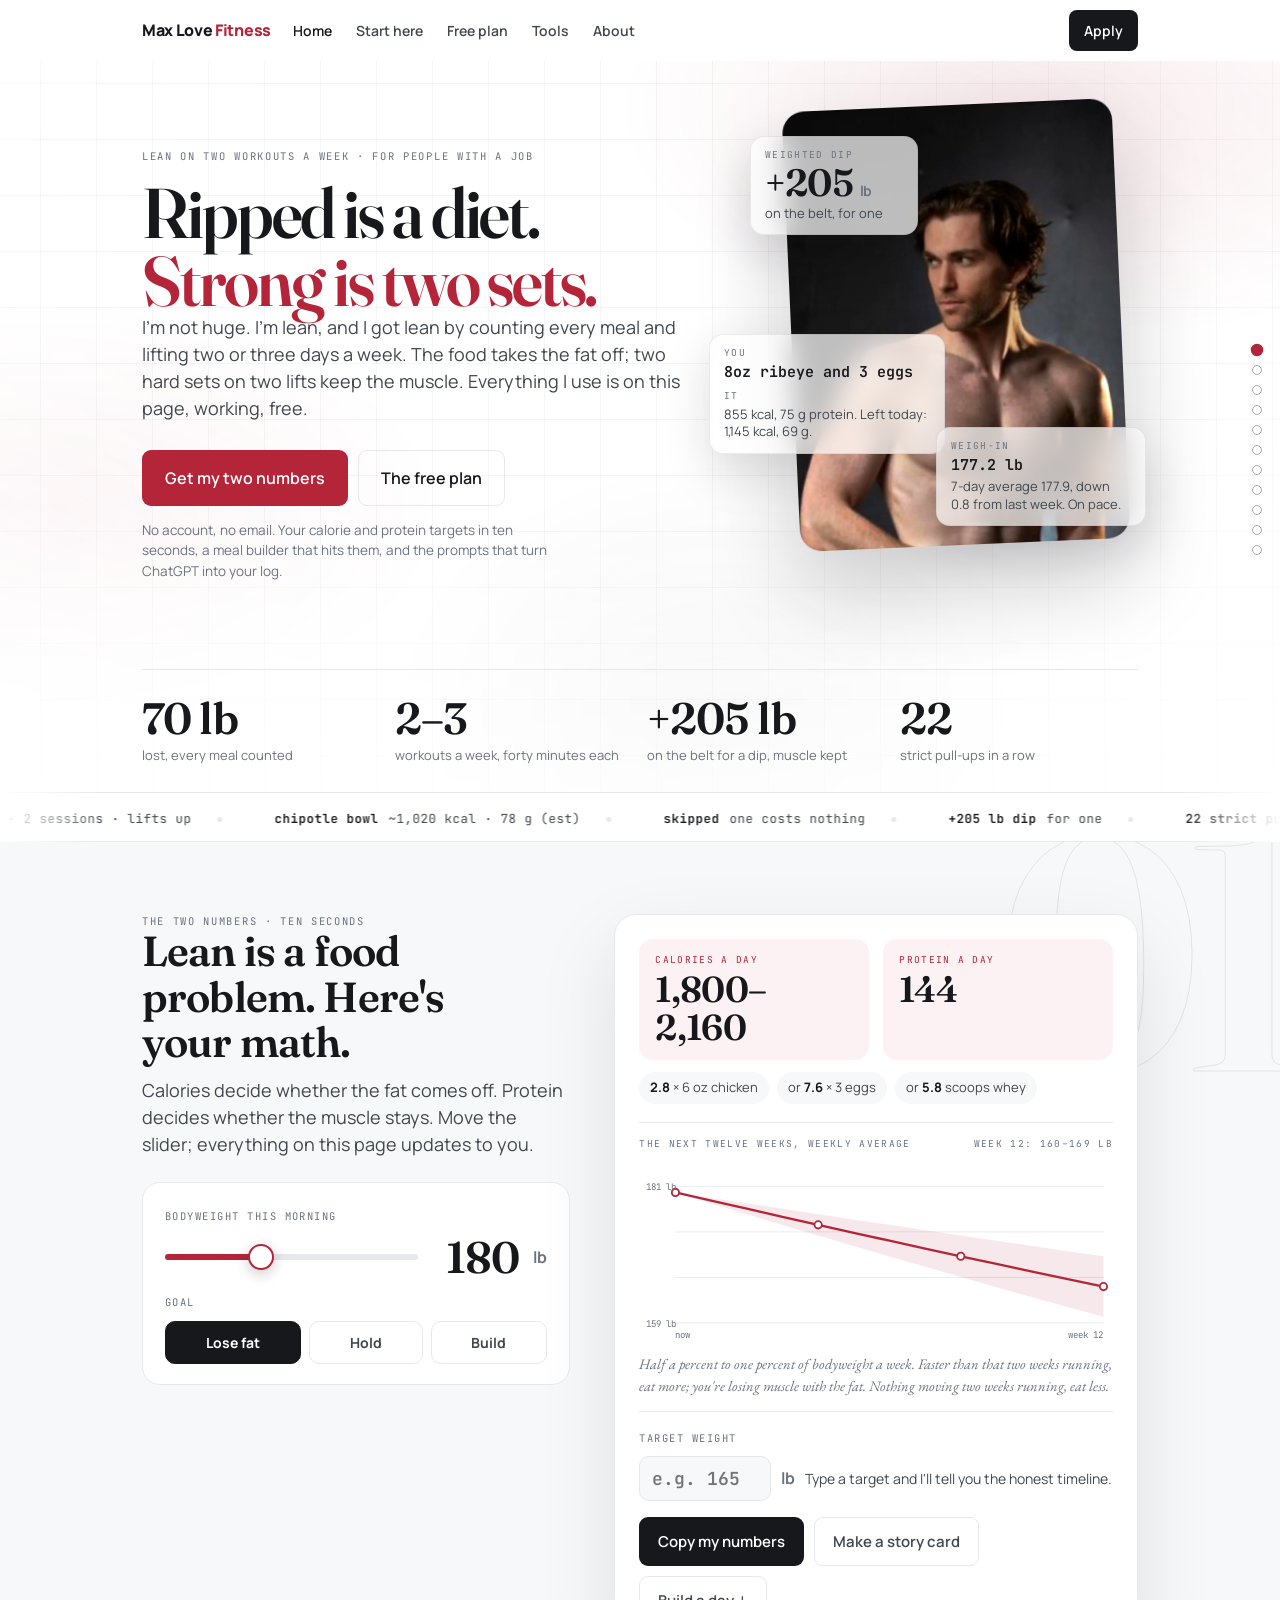
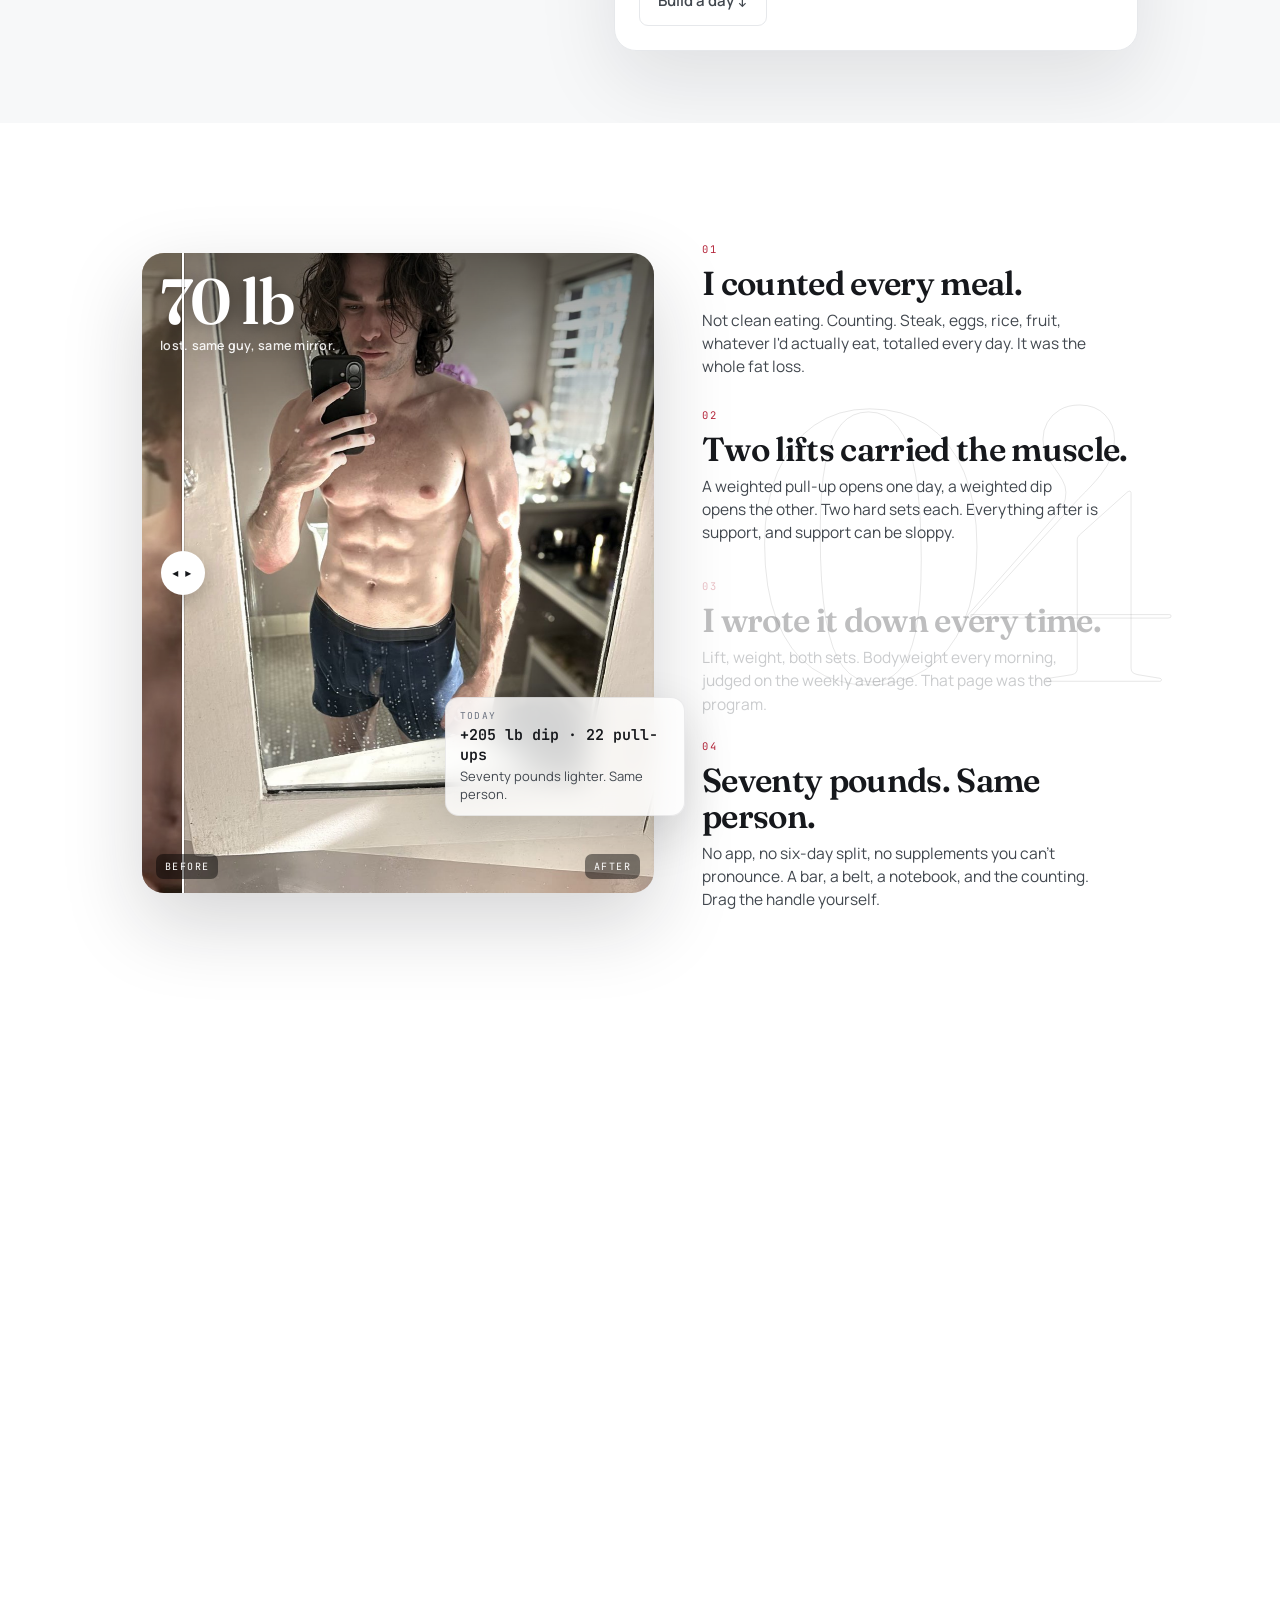
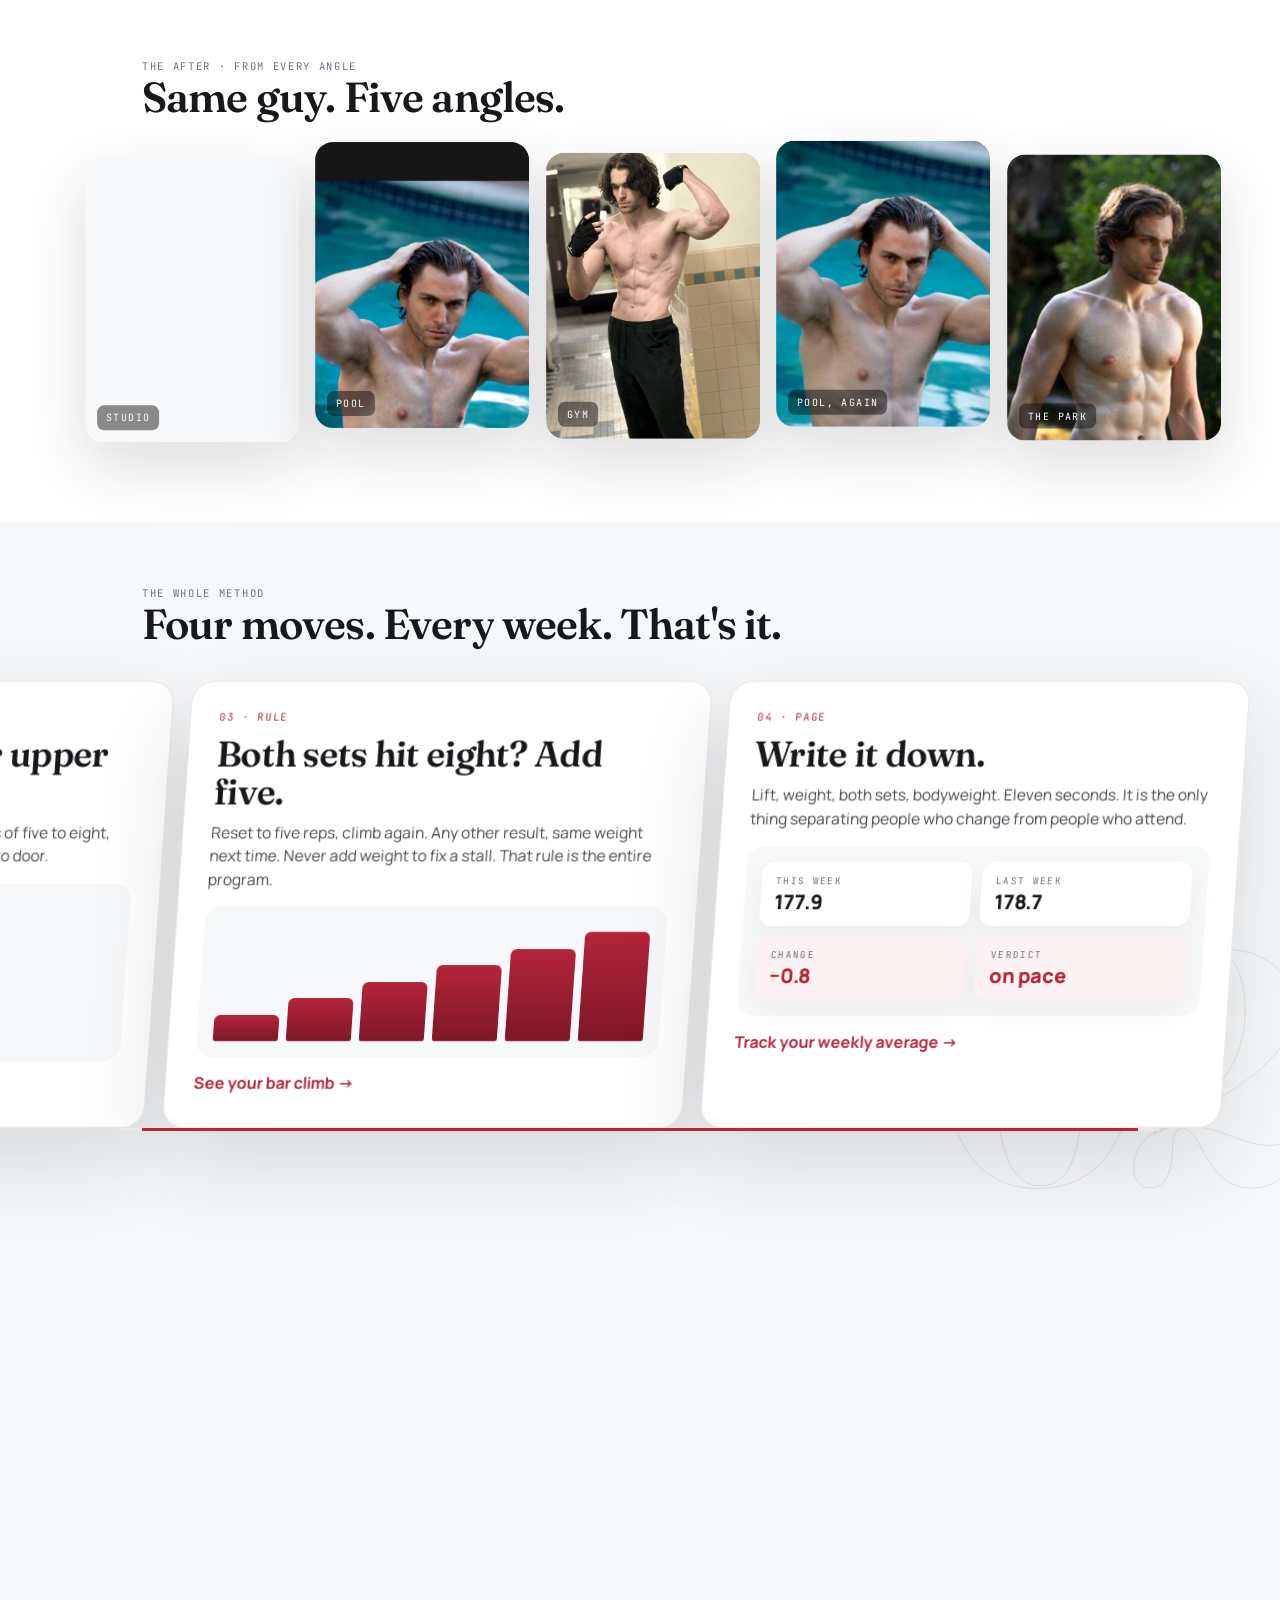
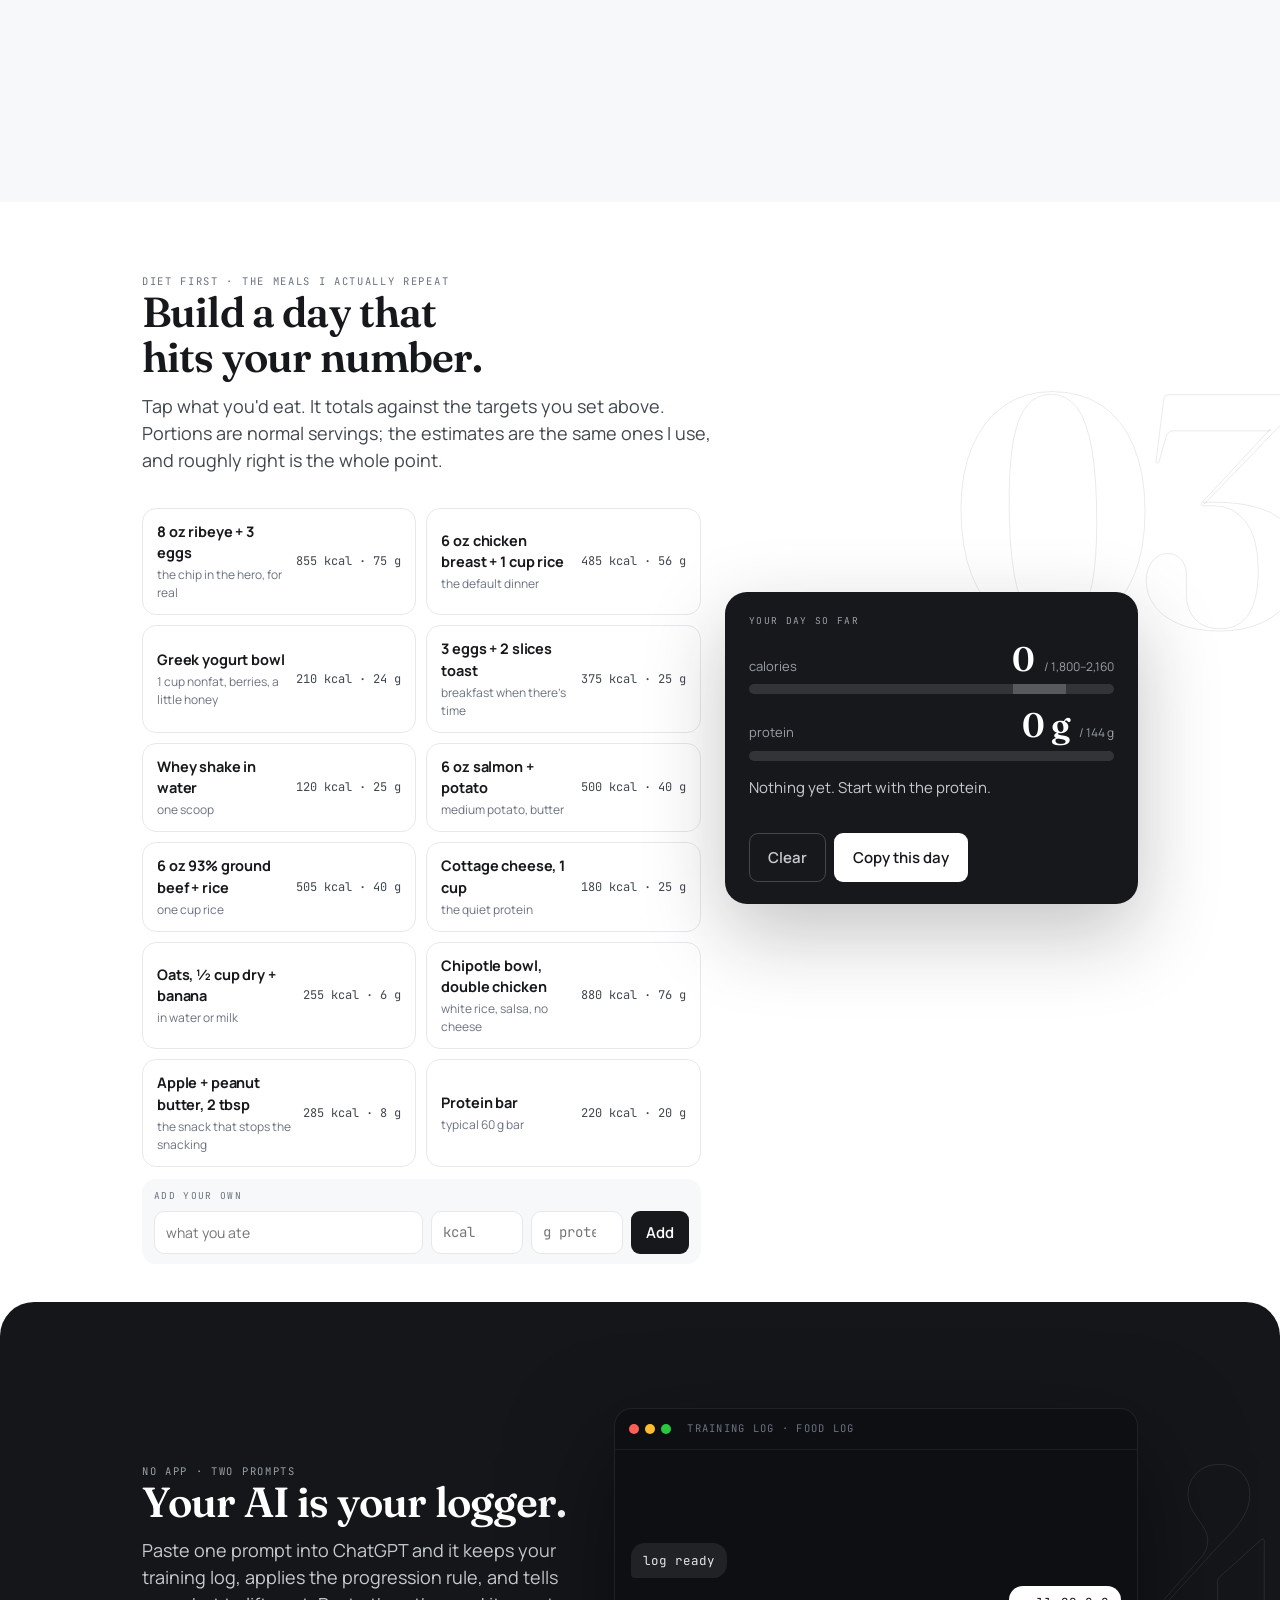
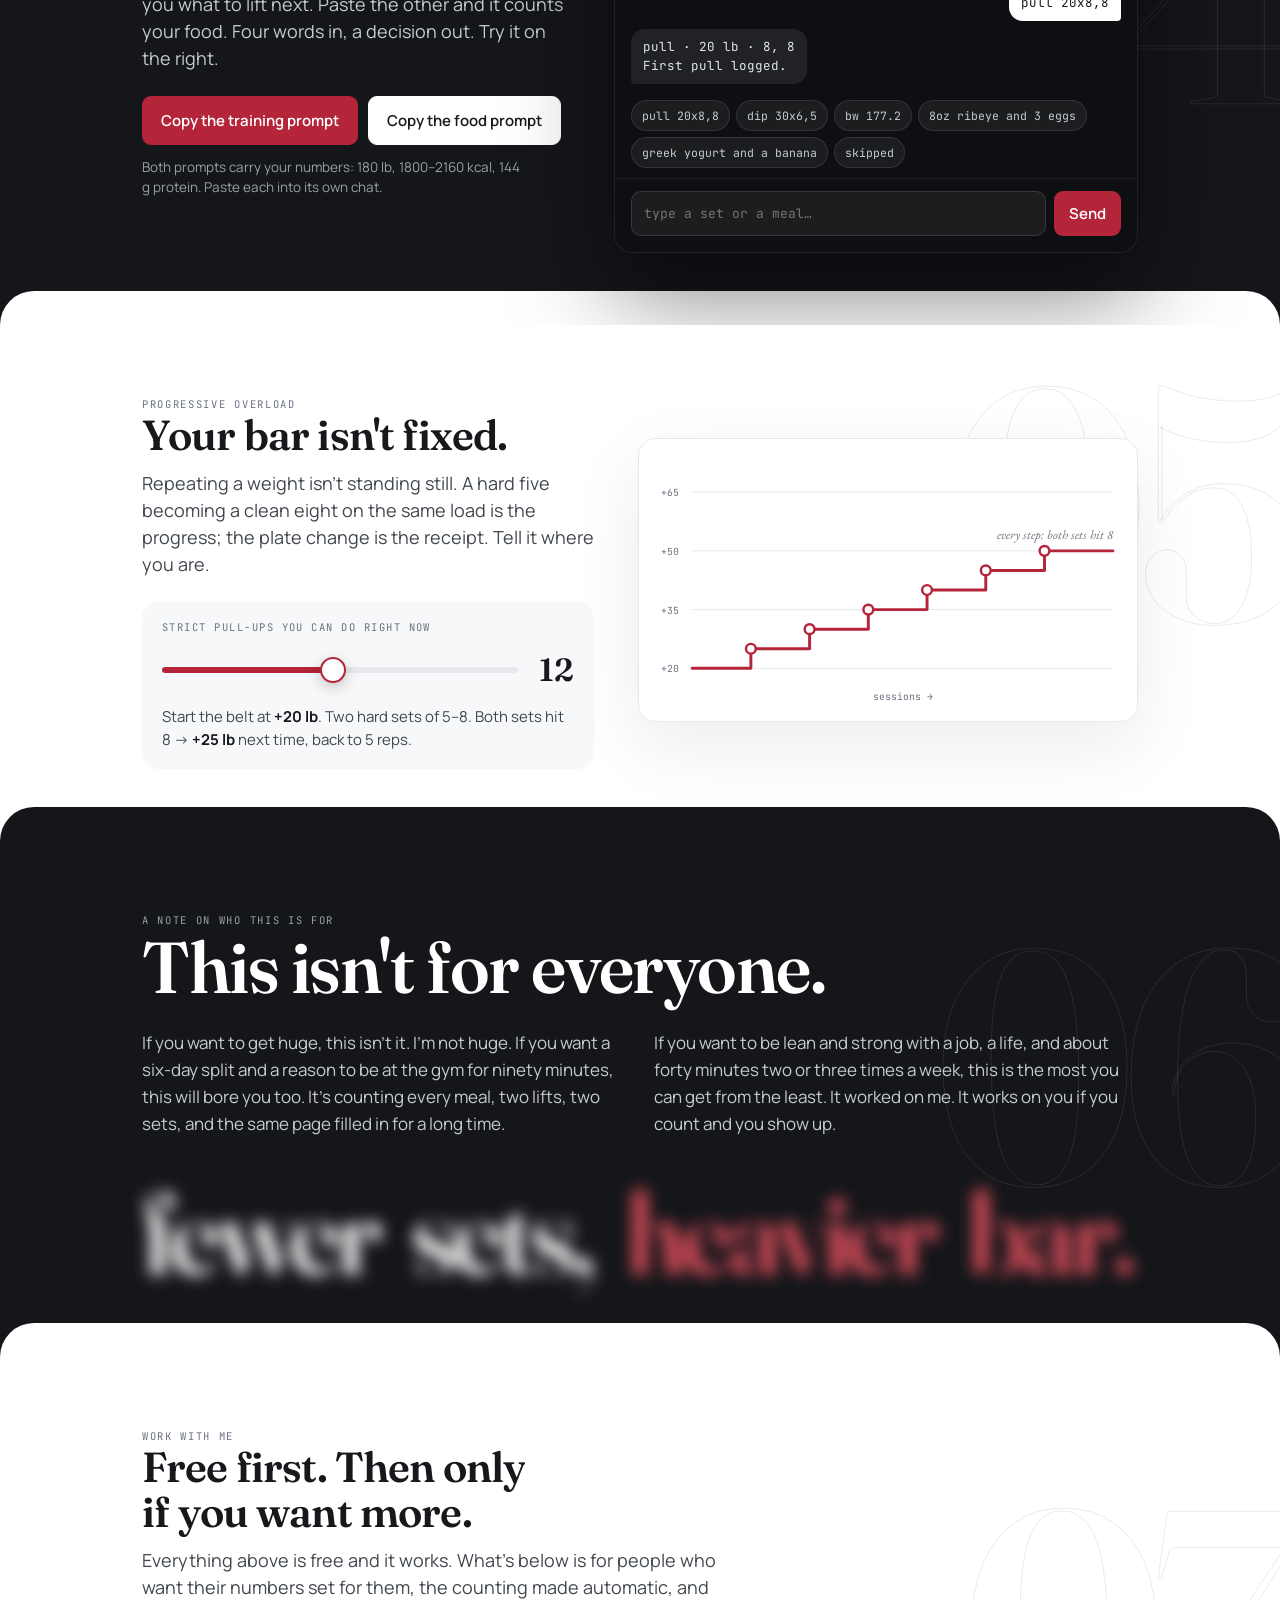
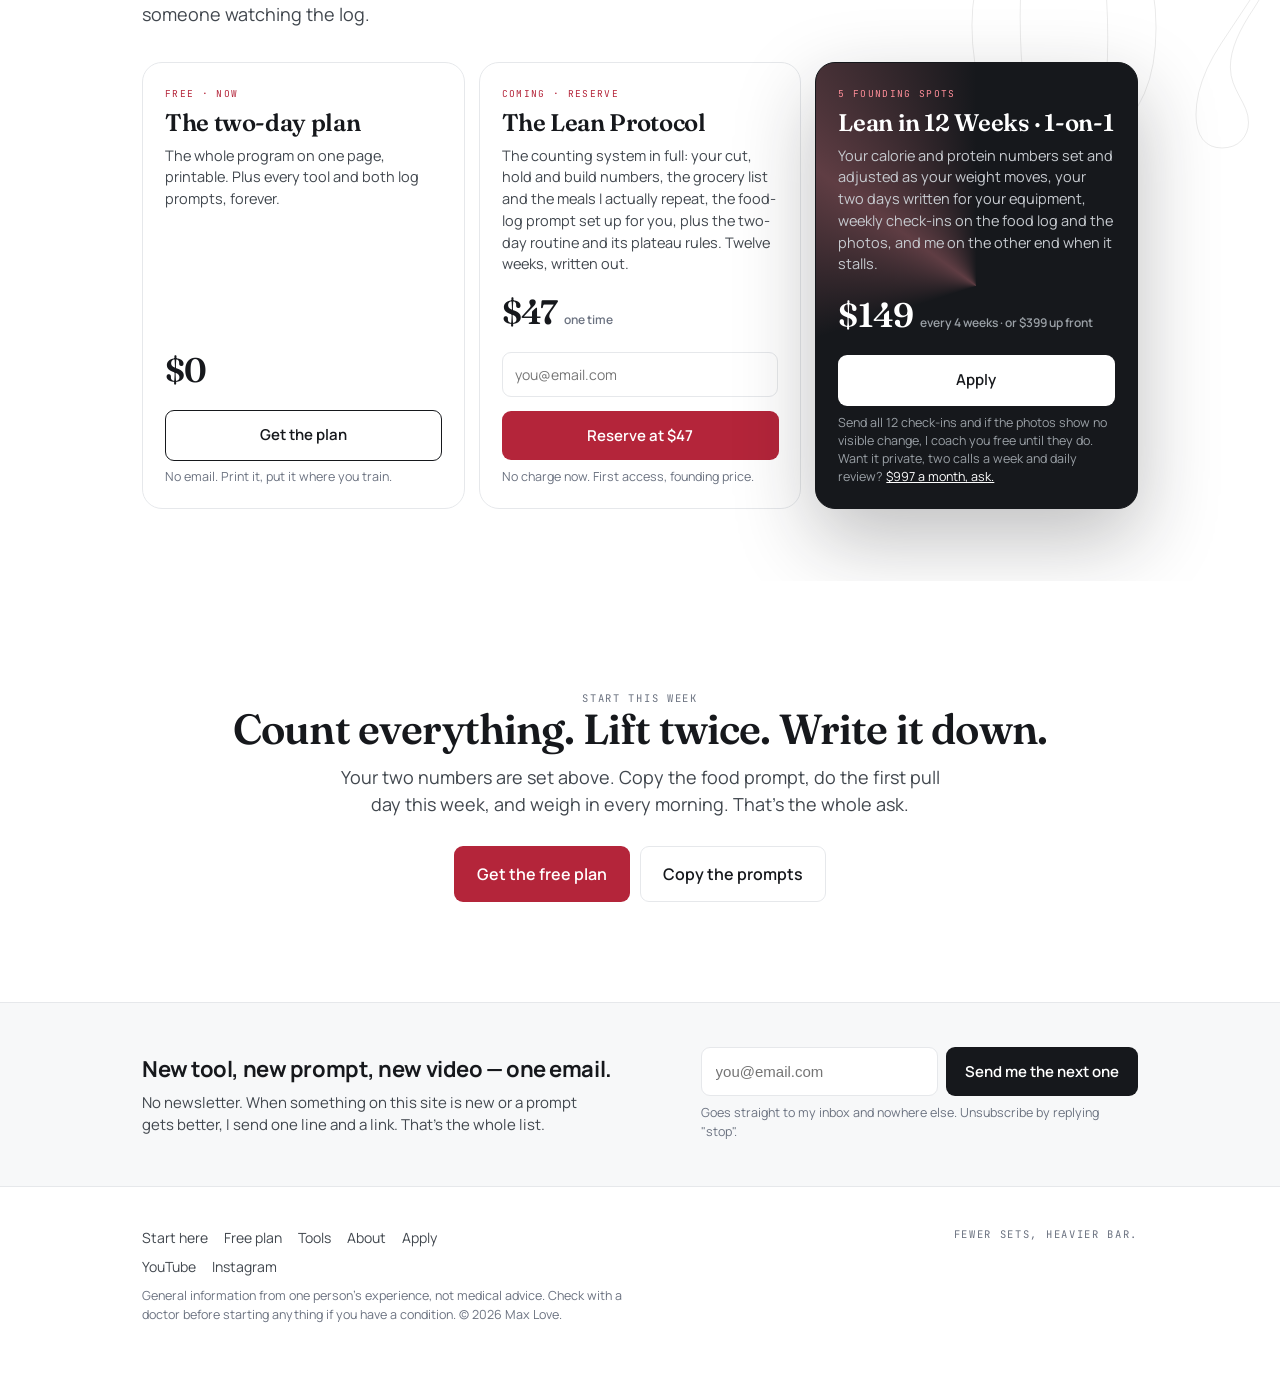
==== commit de1efc30: "Hero entrance sequence, dark sections curve over the section above, calculator numbers roll in on fi" ====
--- a/index.html
+++ b/index.html
@@ -508,6 +508,24 @@
 .spot:hover::after{opacity:1}
 .lad.hot.spot::after{background:radial-gradient(240px circle at var(--mx,50%) var(--my,50%), rgba(255,142,153,.16), transparent 60%);z-index:1}
 @media (hover:none){.spot::after{display:none}}
+
+/* ===== v11: entrance, curves, micro-interactions ===== */
+@keyframes hxin{from{opacity:0;scale:.9;translate:0 18px}to{opacity:1;scale:1;translate:0 0}}
+html.js .hx-photo{animation:hxin .9s cubic-bezier(.2,.7,.2,1) .05s both}
+html.js .chip{animation:hxin .7s cubic-bezier(.2,.7,.2,1) both, bob 6s ease-in-out 1s infinite}
+html.js .chip.c3{animation-delay:.45s,1s}html.js .chip.c1{animation-delay:.6s,1s}html.js .chip.c2{animation-delay:.75s,1s}
+html.js .hx-field{animation:fieldin 1.2s ease-out both}
+@keyframes fieldin{from{opacity:0}to{opacity:1}}
+.band.dark{position:relative;border-radius:34px 34px 0 0;margin-top:-34px;padding-top:calc(72px + 34px)}
+.band.dark+.band{border-radius:34px 34px 0 0;margin-top:-34px;position:relative;background:#fff;padding-top:calc(72px + 34px)}
+.band.dark+.band.wash{background:var(--wash)}
+@media (max-width:820px){.band.dark,.band.dark+.band{border-radius:22px 22px 0 0;margin-top:-22px;padding-top:calc(52px + 22px)}}
+.ticker:hover .tk{animation-play-state:paused}
+.btn:active,.meal:active,.seg button:active{transform:scale(.97)}
+.btn.mag:active{transform:scale(.97)!important}
+@keyframes mealpop{0%{scale:1}40%{scale:1.04}100%{scale:1}}
+.meal[aria-pressed=true]{animation:mealpop .3s cubic-bezier(.2,.7,.2,1)}
+@media (prefers-reduced-motion:reduce){html.js .hx-photo,html.js .chip,html.js .hx-field{animation:none}.meal[aria-pressed=true]{animation:none}}
 </style>
 </head>
 <body>
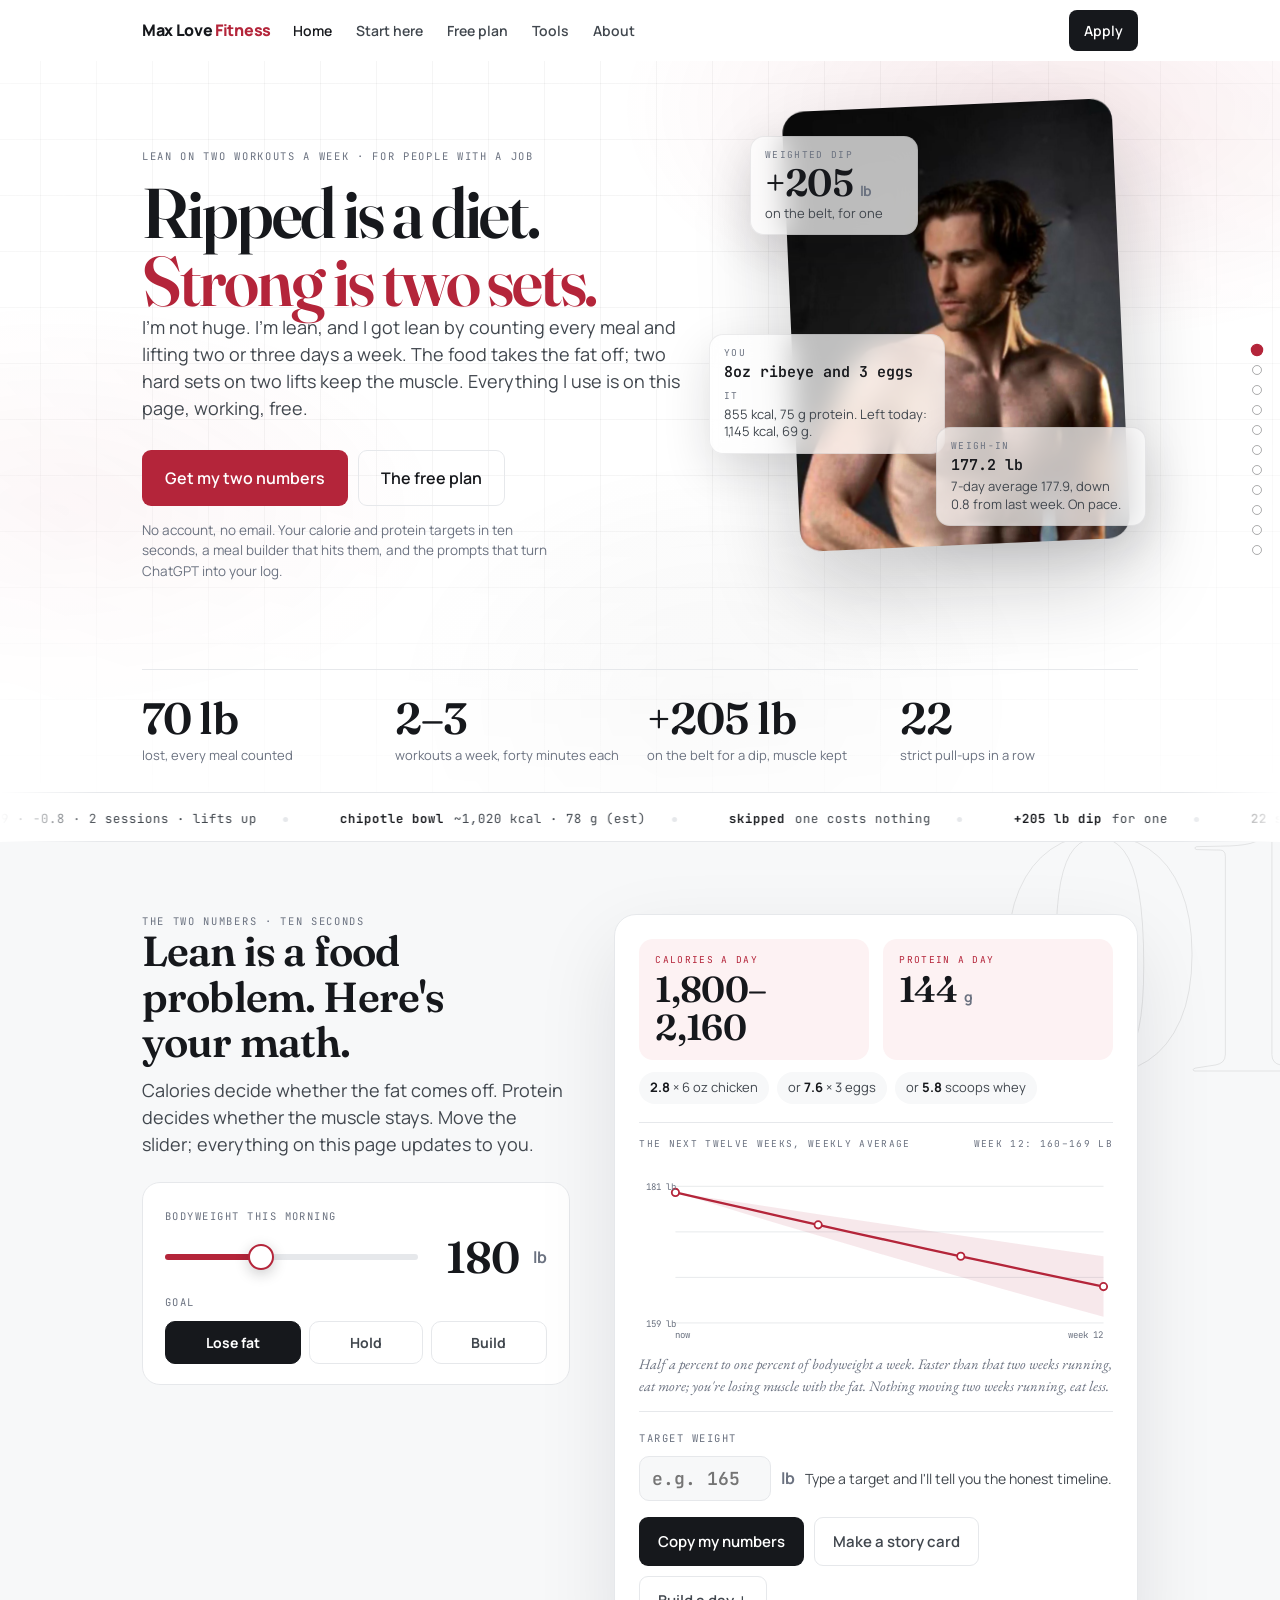
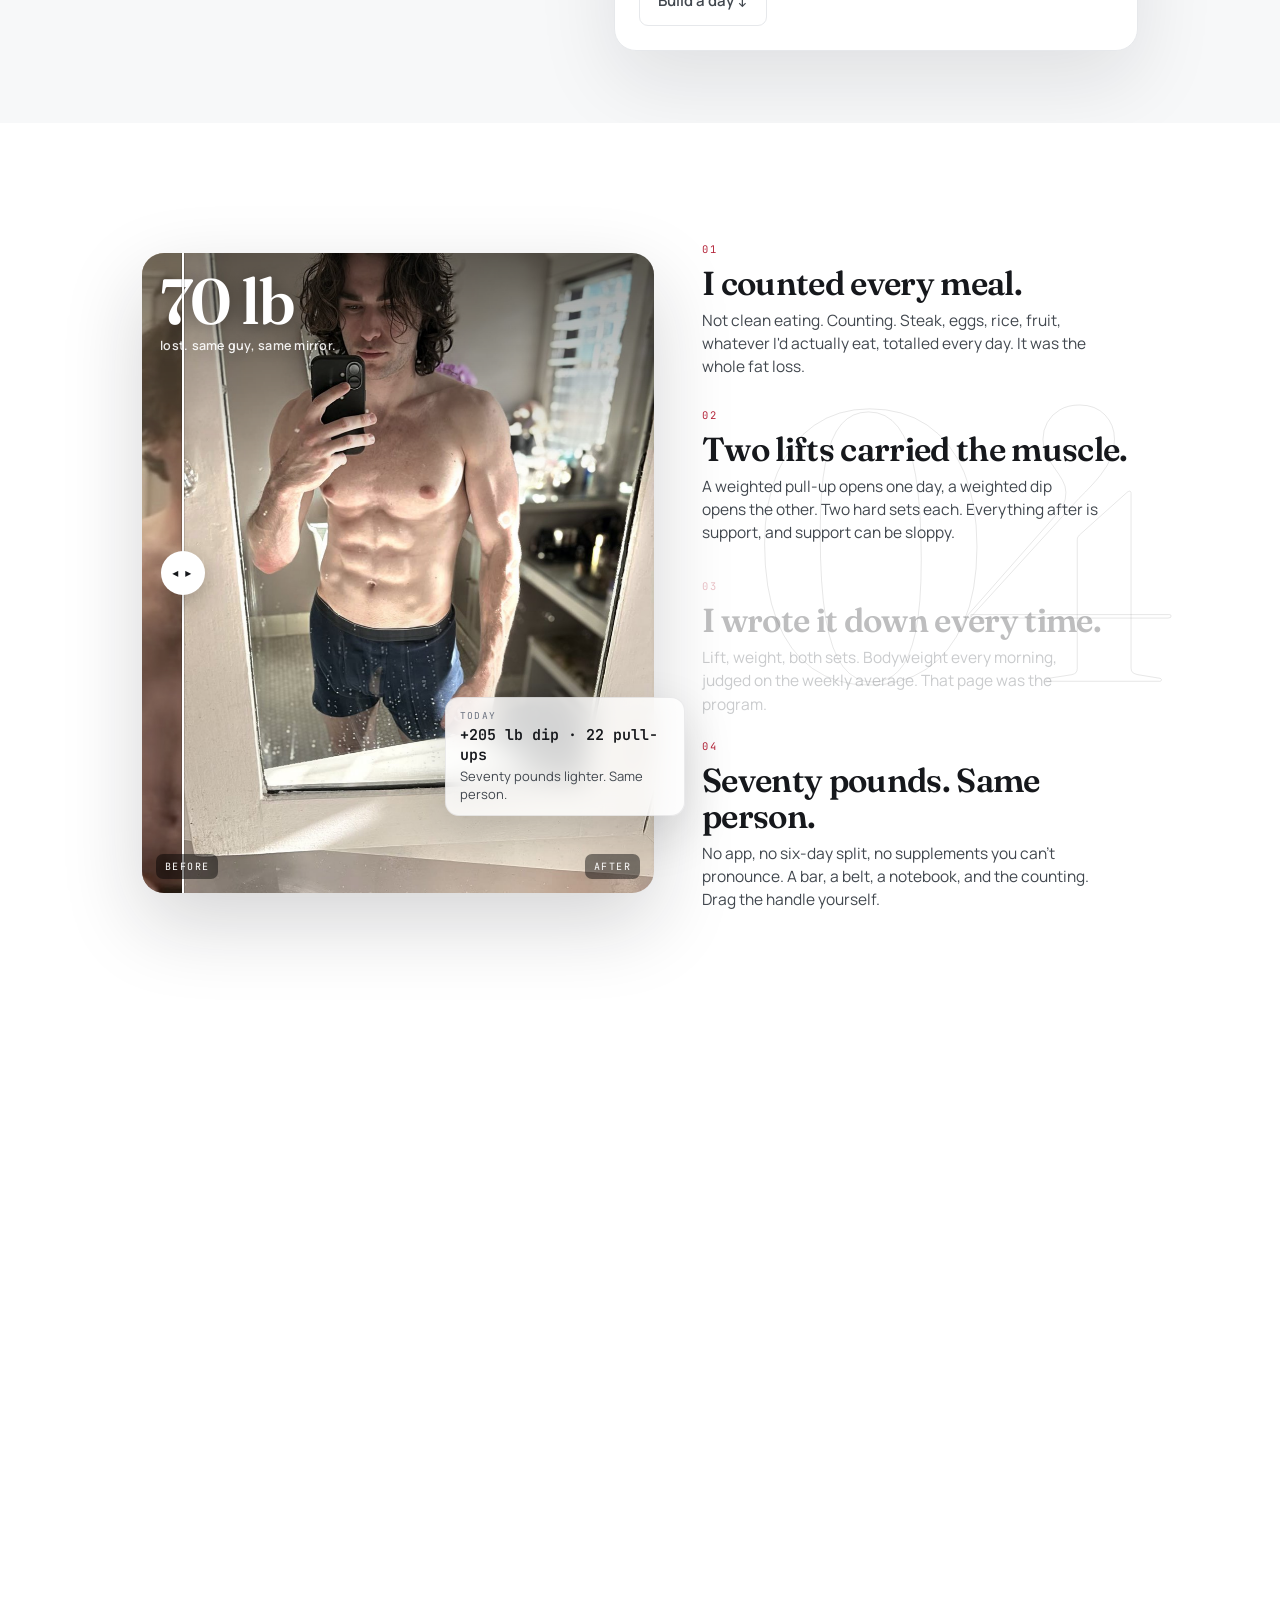
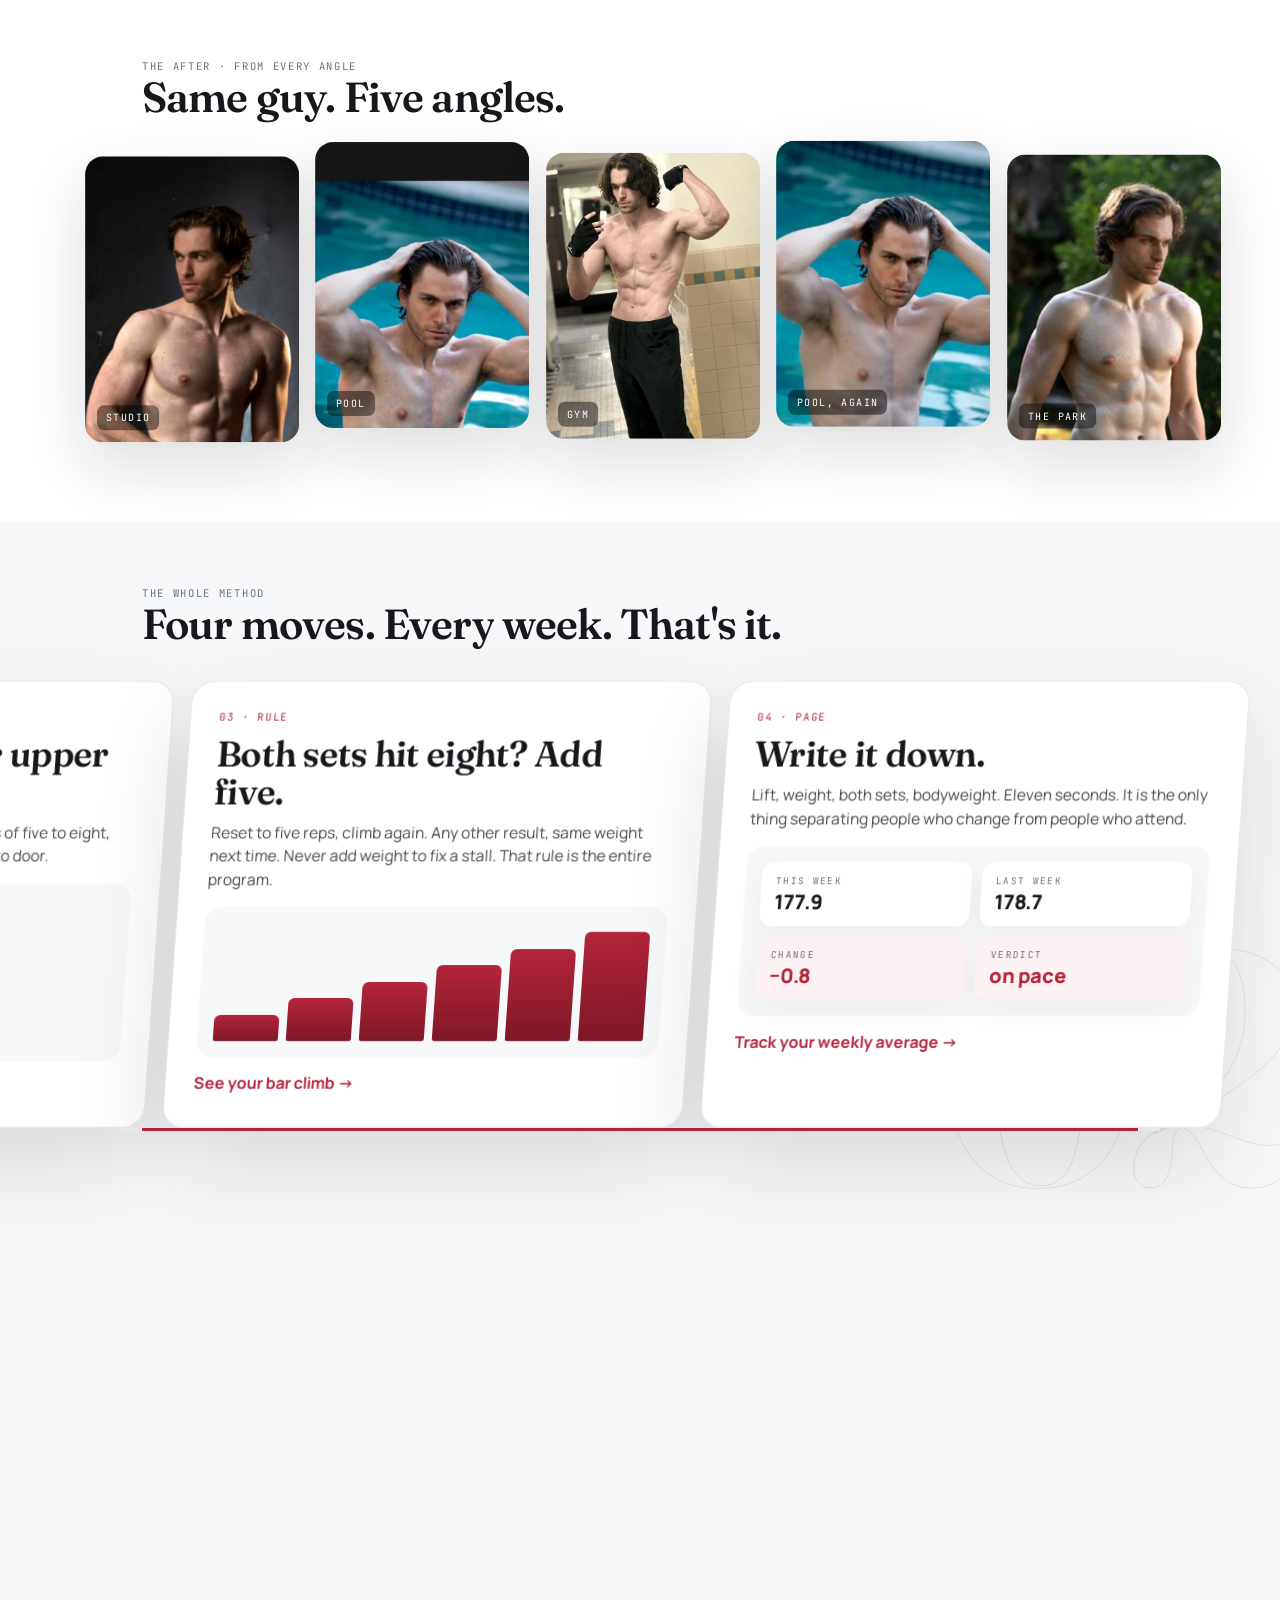
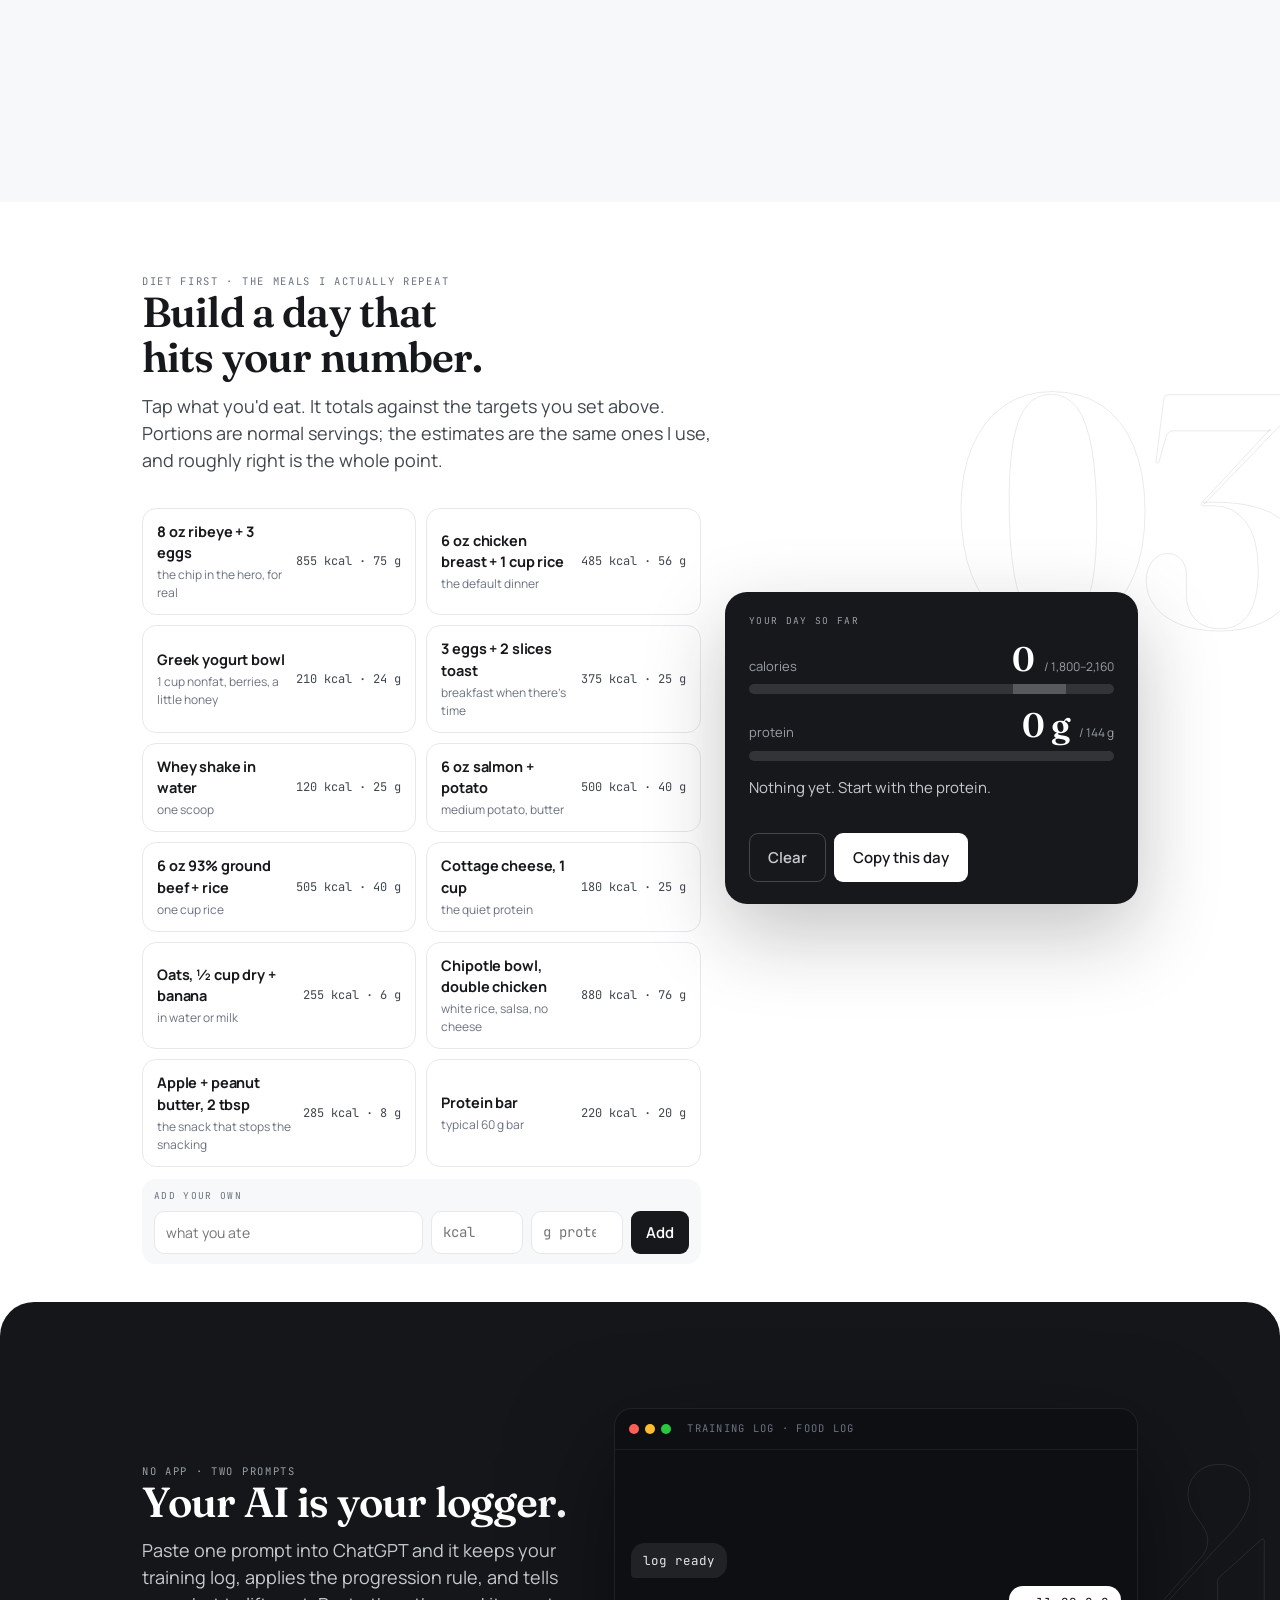
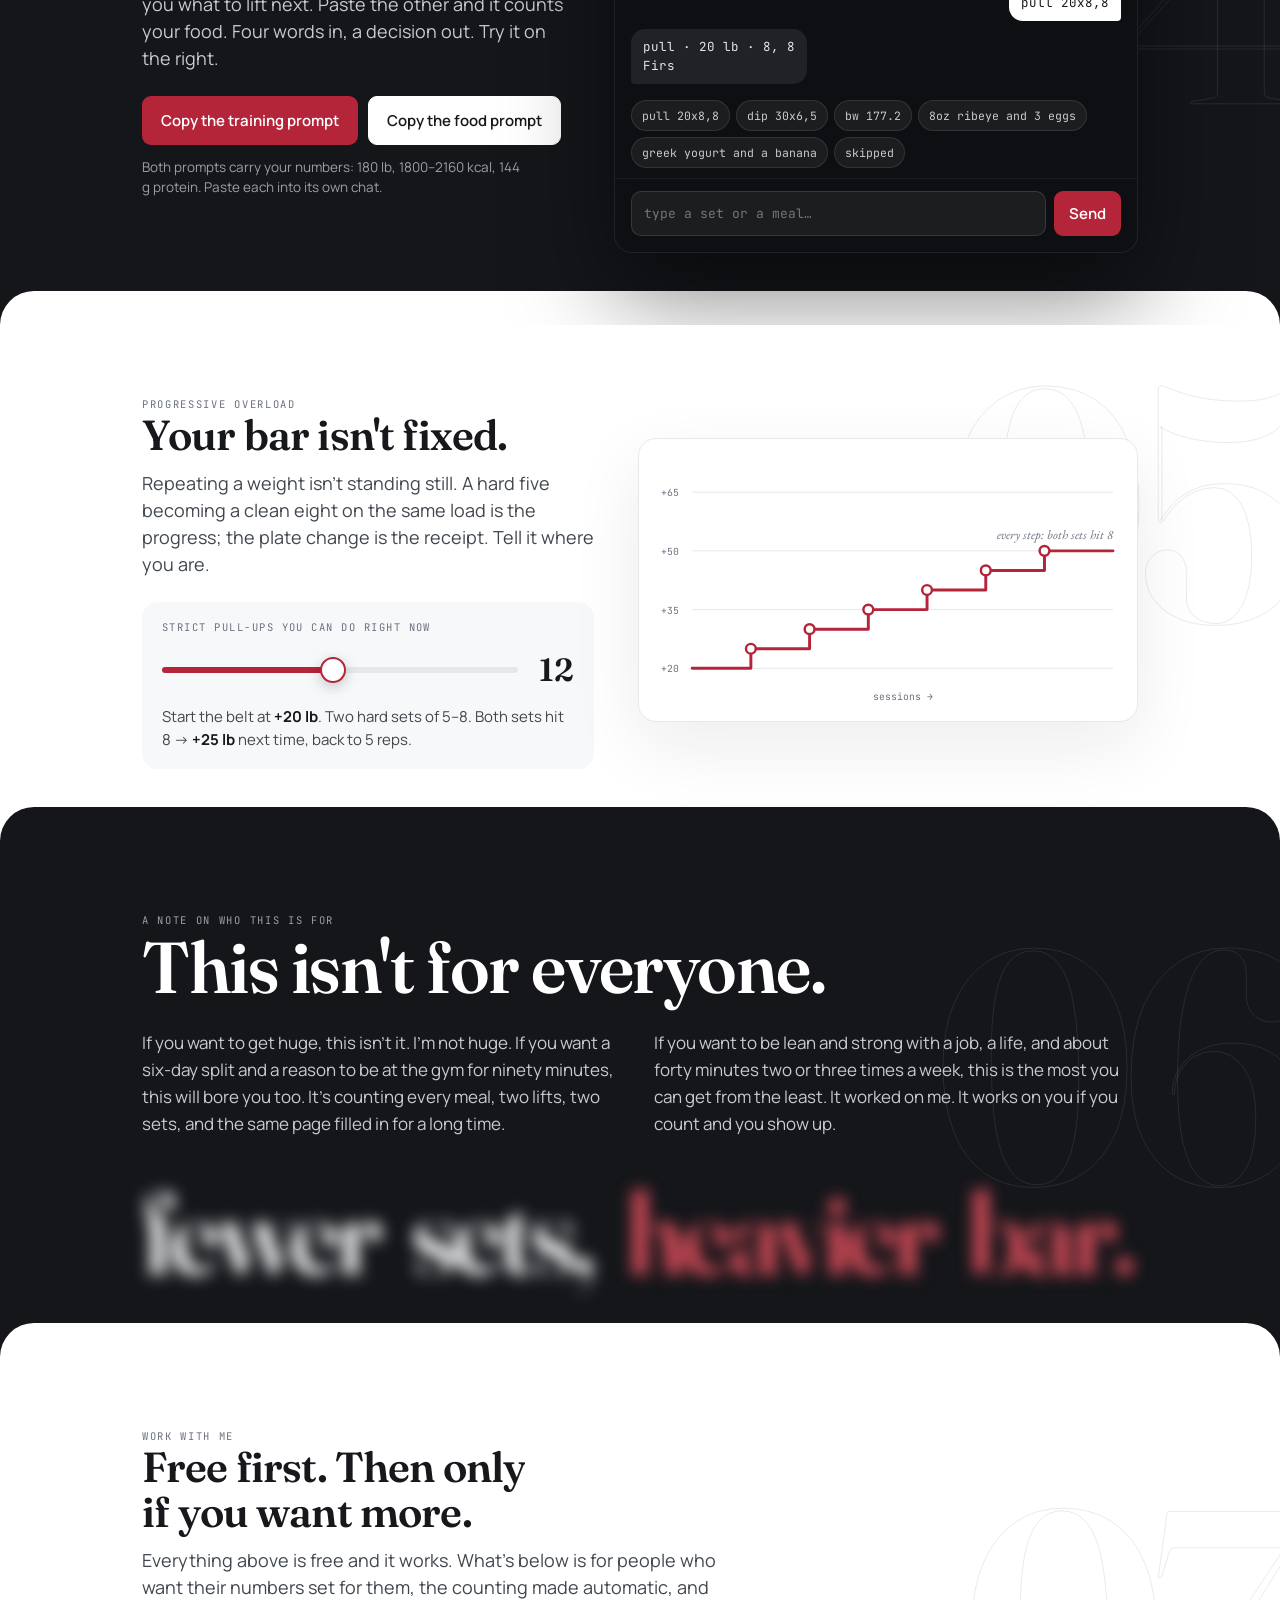
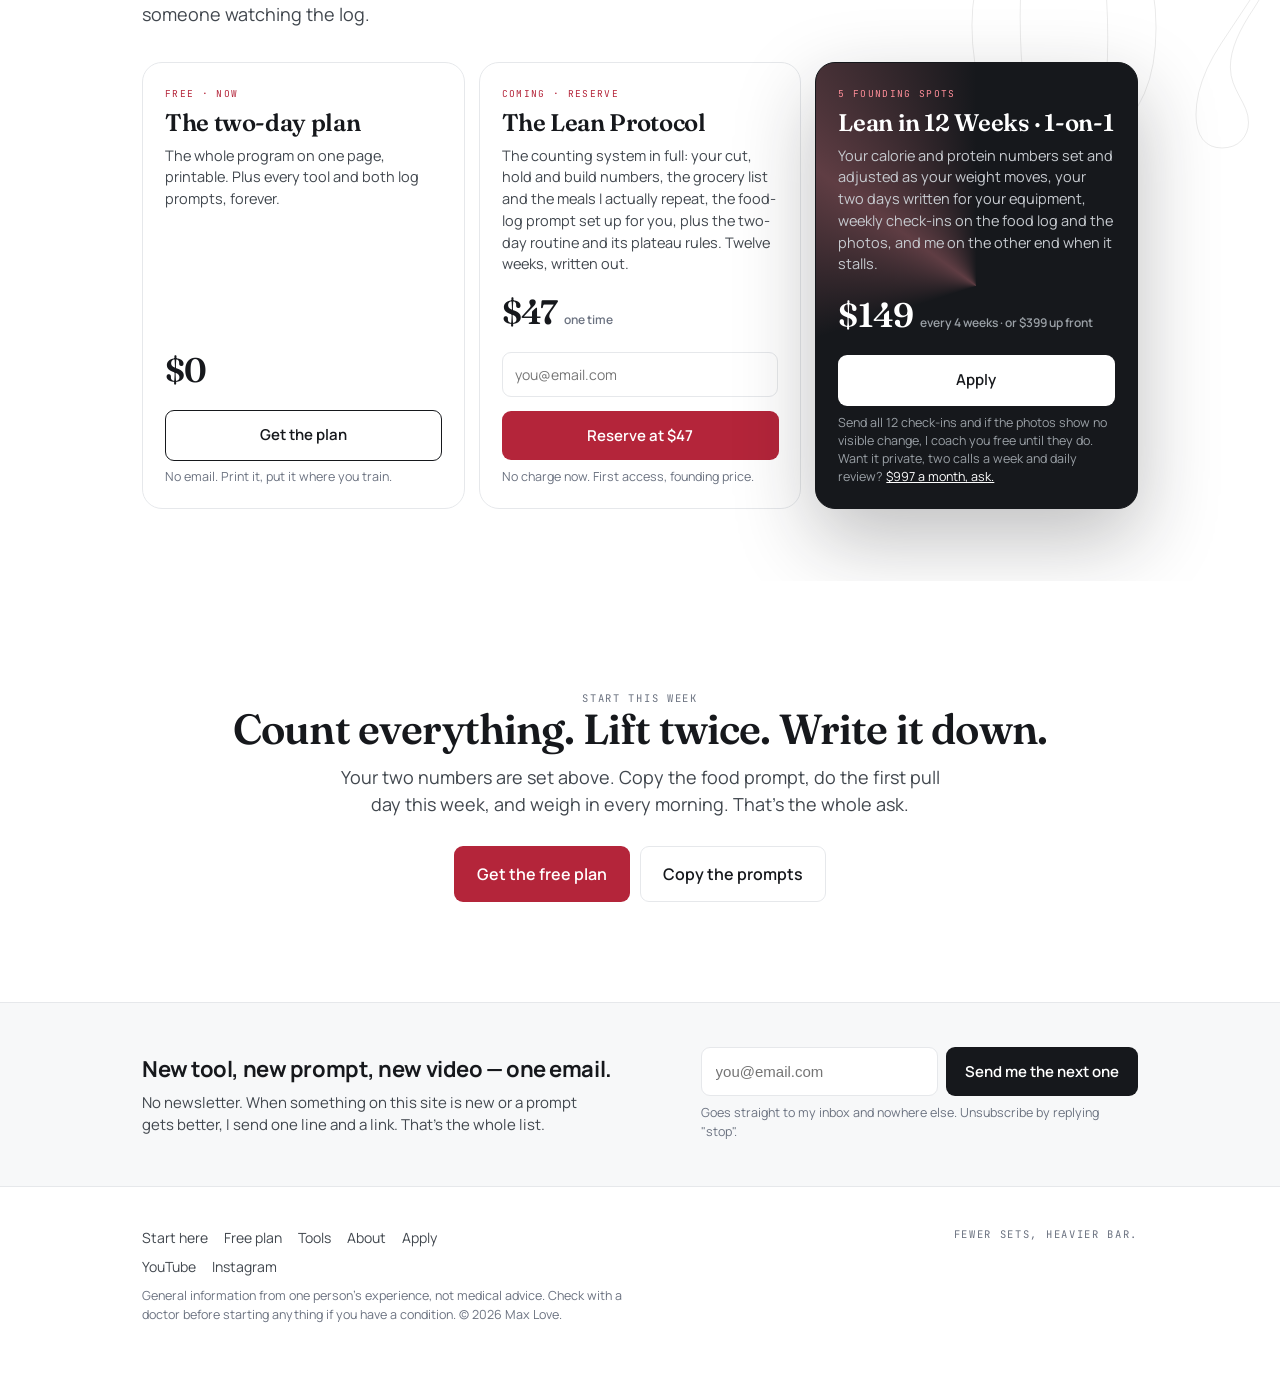
==== commit 46623128: "Calculator numbers roll in on first view; ticker pauses on hover (script half of the previous commit" ====
--- a/index.html
+++ b/index.html
@@ -871,6 +871,9 @@
   var hIO = new IntersectionObserver(function(en){ en.forEach(function(x){ if (x.isIntersecting) { x.target.classList.add("in"); hIO.unobserve(x.target); } }); }, { threshold: .4 });
   $$("h2.sec[data-split]").forEach(function(h){ hIO.observe(h); });
   setTimeout(function(){ $$("h2.sec[data-split]").forEach(function(h){ if (h.getBoundingClientRect().top < innerHeight) h.classList.add("in"); }); }, 1800);
+  // calculator numbers roll in the first time the card is seen
+  var calcSeen = false, calcIO = new IntersectionObserver(function(en){ en.forEach(function(x){ if (x.isIntersecting && !calcSeen) { calcSeen = true; last = { c0: 0, c1: 0, p: 0 }; paintCalc(); calcIO.disconnect(); } }); }, { threshold: .35 });
+  calcIO.observe($(".calc-out"));
 
   // ---------- shared state: the two numbers ----------
   var S = { bw: 180, goal: "cut" }, last = { c0: 0, c1: 0, p: 0 };
@@ -1066,7 +1069,7 @@
   // ---------- ticker ----------
   var tk = $("#tk"), tkX = 0, tkHalf = 0;
   var LINES = ['<b>pull 20x8,8</b> <i>up</i> next 25 lb', '<b>bw 177.2</b> 7-day avg 177.9', '<b>8oz ribeye and 3 eggs</b> 855 kcal · 75 g', '<b>dip 30x6,5</b> held · same weight', '<b>both sets at 8</b> <i>+5 lb, reset to 5</i>', '<b>sunday</b> avg 177.9 · −0.8 · 2 sessions · lifts up', '<b>chipotle bowl</b> ~1,020 kcal · 78 g (est)', '<b>skipped</b> one costs nothing', '<b>+205 lb dip</b> for one', '<b>22 strict pull-ups</b> dead hang, chin over'];
-  if (tk) { var html = LINES.map(function(l){ return "<span>" + l + "</span>"; }).join(""); tk.innerHTML = html + html; }
+  var tkPause = false; if (tk) { var html = LINES.map(function(l){ return "<span>" + l + "</span>"; }).join(""); tk.innerHTML = html + html; tk.parentNode.addEventListener("pointerenter", function(){ tkPause = true; }); tk.parentNode.addEventListener("pointerleave", function(){ tkPause = false; }); }
 
   // ---------- staircase (scrubbed) ----------
   var stair = $("#stair"), stairPath = $("#stairPath"), dots = $("#stairDots");
@@ -1128,7 +1131,7 @@
         el.style.transform = "translate3d(" + dx.toFixed(1) + "px," + (y * sp + dy).toFixed(1) + "px,0)" + extra; });
       if (glow && hx) { var hr = hx.getBoundingClientRect(); glow.style.transform = "translate3d(" + ((gx + .5) * hr.width).toFixed(0) + "px," + ((gy + .5) * Math.min(hr.height, vh)).toFixed(0) + "px,0)"; } }
     // ticker: base drift plus scroll velocity
-    if (tk && !reduce) { if (!tkHalf) tkHalf = tk.scrollWidth / 2; tkX -= (28 + Math.min(900, Math.abs(vel) * 9)) * dt; if (tkX <= -tkHalf) tkX += tkHalf; if (tkX > 0) tkX -= tkHalf; tk.style.transform = "translate3d(" + tkX.toFixed(1) + "px,0,0)"; }
+    if (tk && !reduce && !tkPause) { if (!tkHalf) tkHalf = tk.scrollWidth / 2; tkX -= (28 + Math.min(900, Math.abs(vel) * 9)) * dt; if (tkX <= -tkHalf) tkX += tkHalf; if (tkX > 0) tkX -= tkHalf; tk.style.transform = "translate3d(" + tkX.toFixed(1) + "px,0,0)"; }
     // watermark numbers drift
     numSecs.forEach(function(s){ var r = s.getBoundingClientRect(); if (r.bottom < 0 || r.top > vh) return; s.style.setProperty("--wy", ((r.top - vh * .5) * -.12).toFixed(1)); });
     if (desktop() && !reduce) {
@@ -1157,7 +1160,7 @@
   // ---------- first paint + reserve thank-you ----------
   cBw.value = S.bw; $$("#cGoal button").forEach(function(x){ x.setAttribute("aria-pressed", String(x.getAttribute("data-v") === S.goal)); });
   try { var sm = JSON.parse(localStorage.getItem("mlf_meals") || "null"); if (sm) { picked = sm; $$(".meal", mealList).forEach(function(b){ b.setAttribute("aria-pressed", String(!!picked[b.getAttribute("data-i")])); }); } } catch(e){}
-  paintCalc();
+  (function(){ var c = calories(S.bw, S.goal); last = { c0: c[0], c1: c[1], p: protein(S.bw) }; })(); paintCalc();
   var q = new URLSearchParams(location.search); var msg = $("#reservedMsg");
   if (msg && q.get("reserved")) { msg.hidden = false; msg.scrollIntoView({ block: "center" }); }
 })();
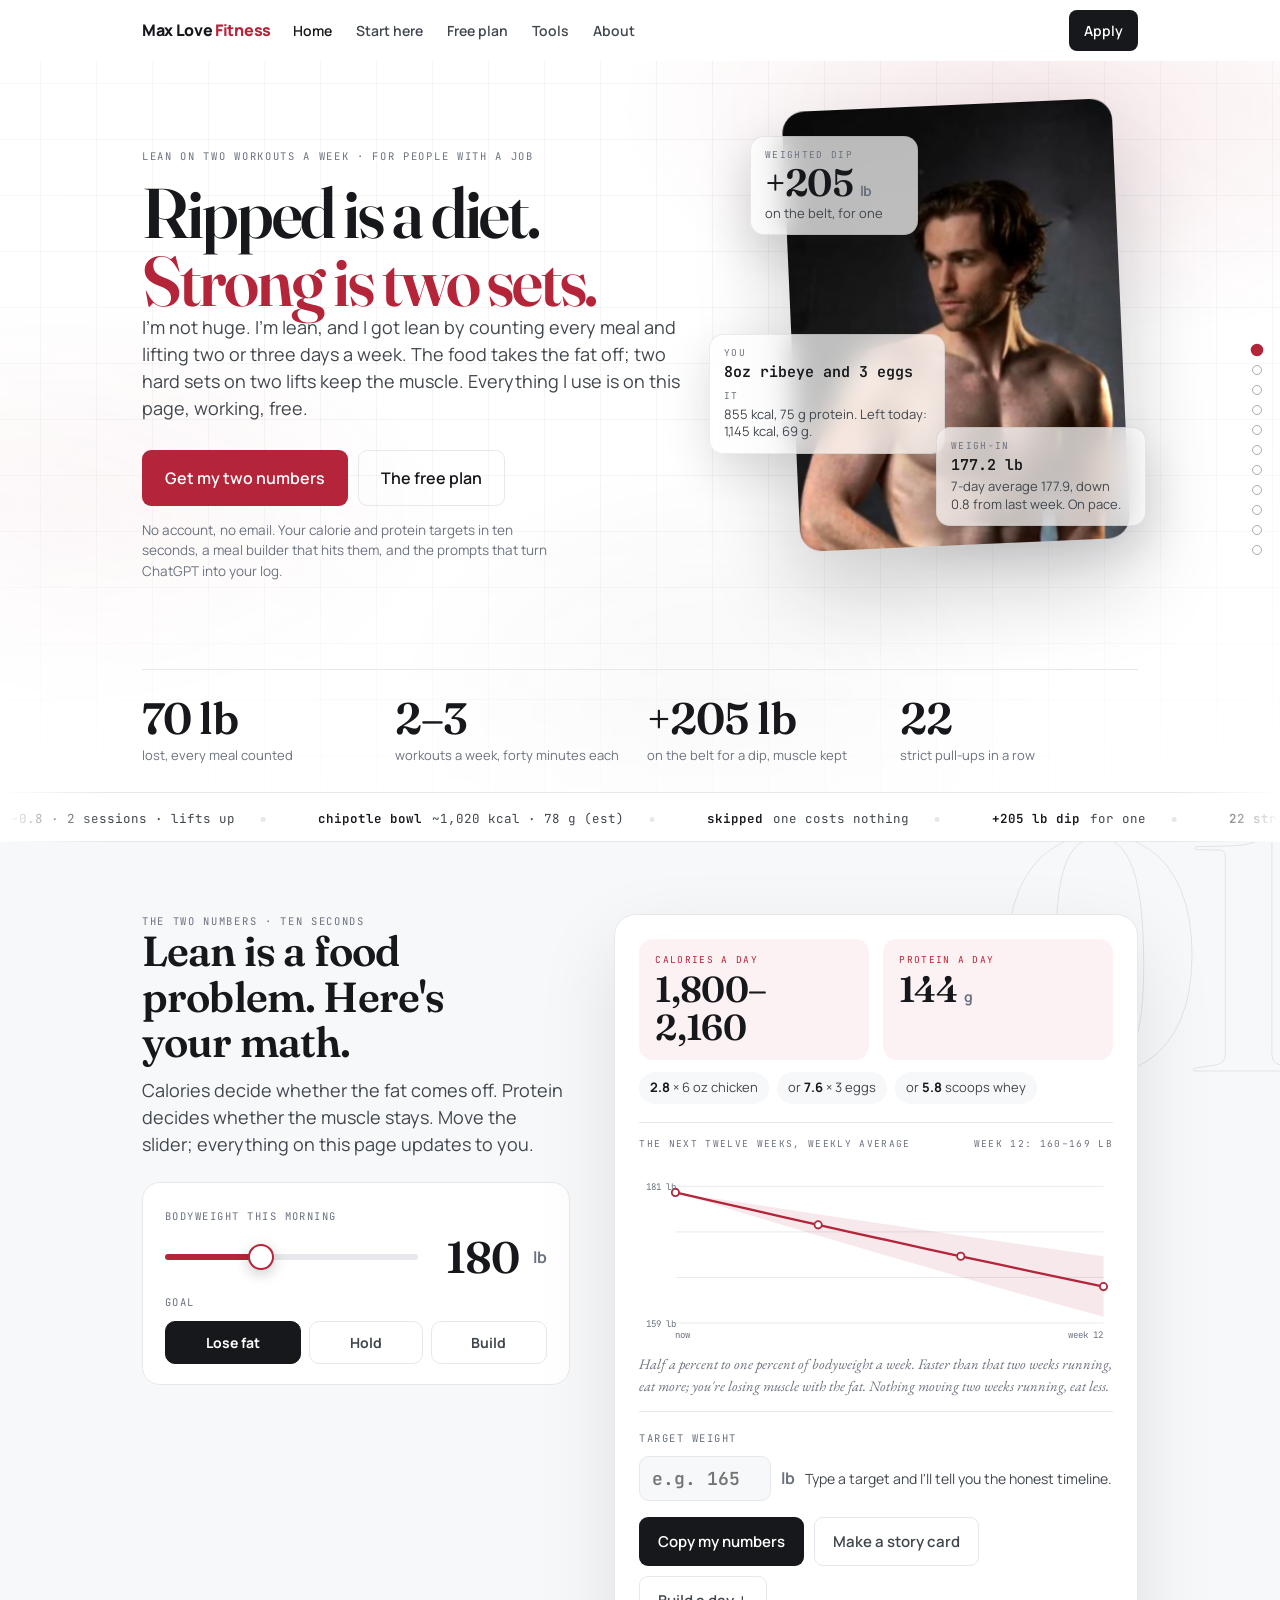
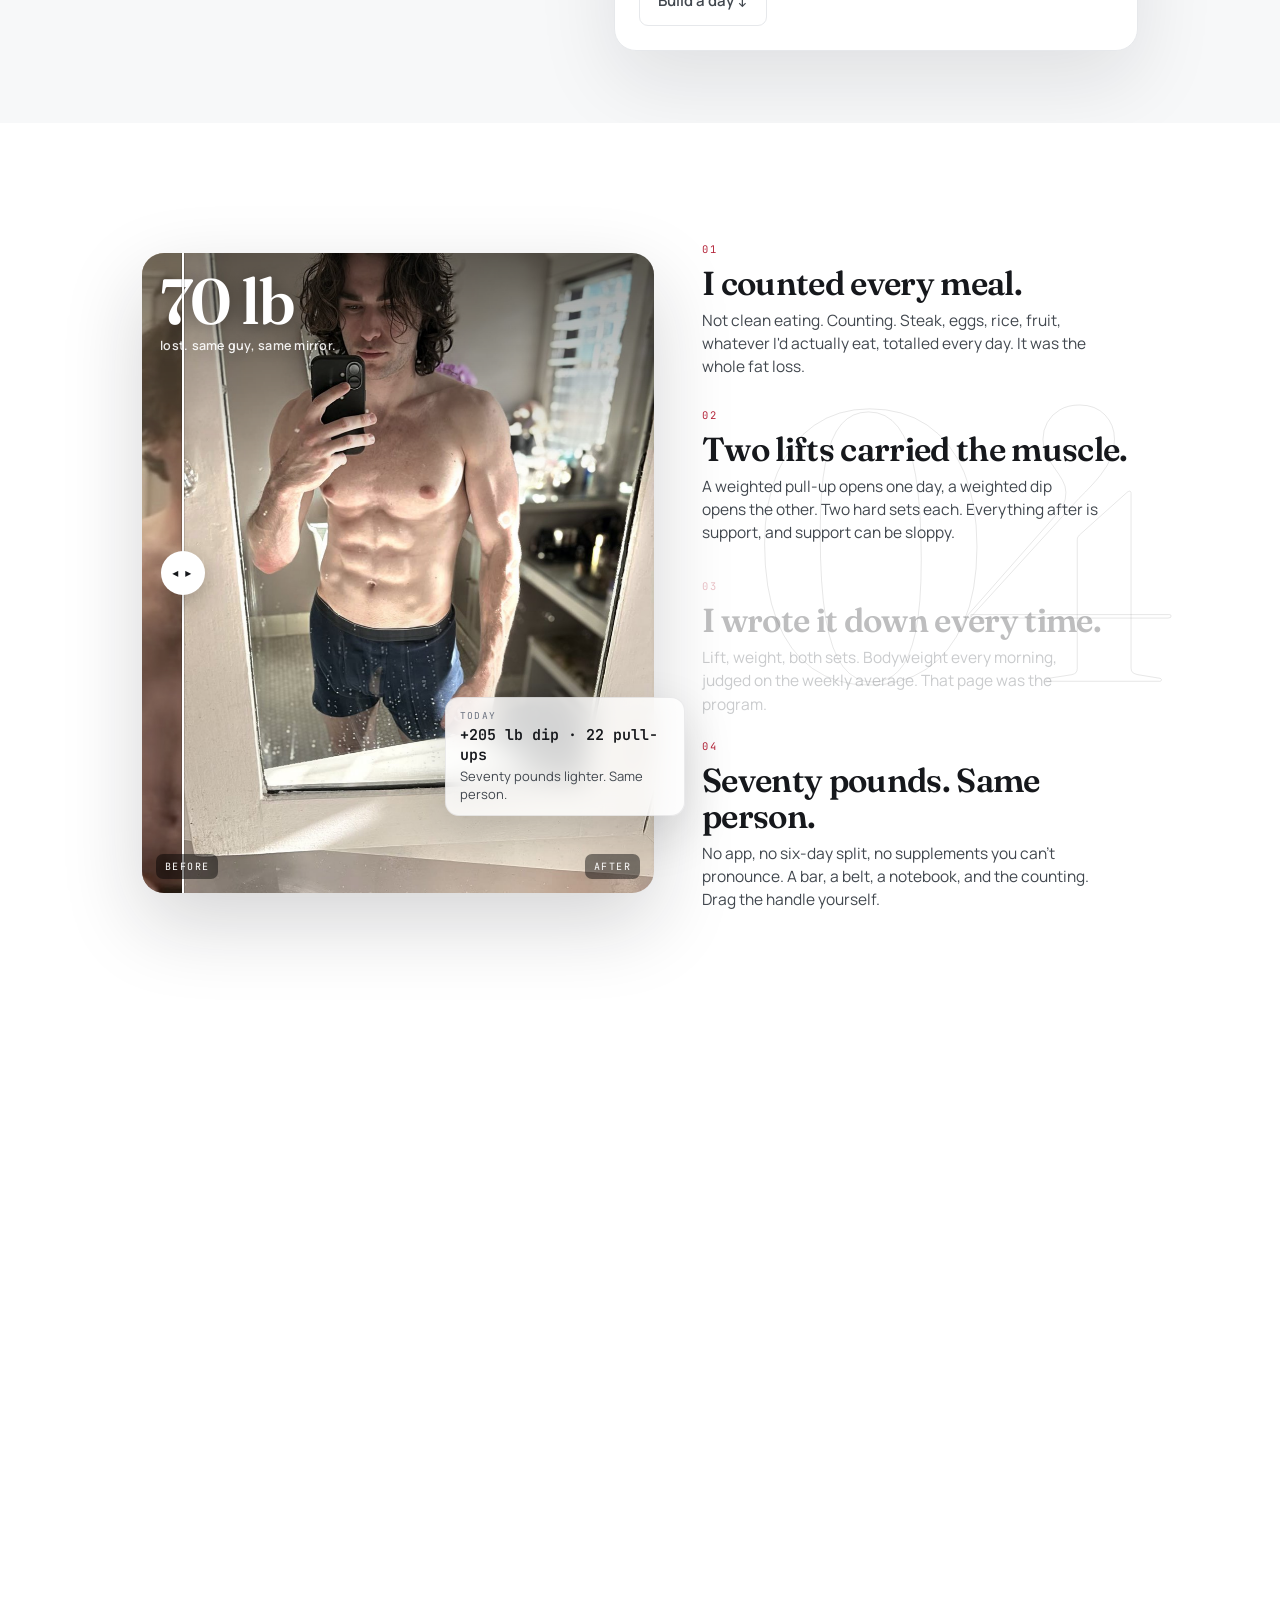
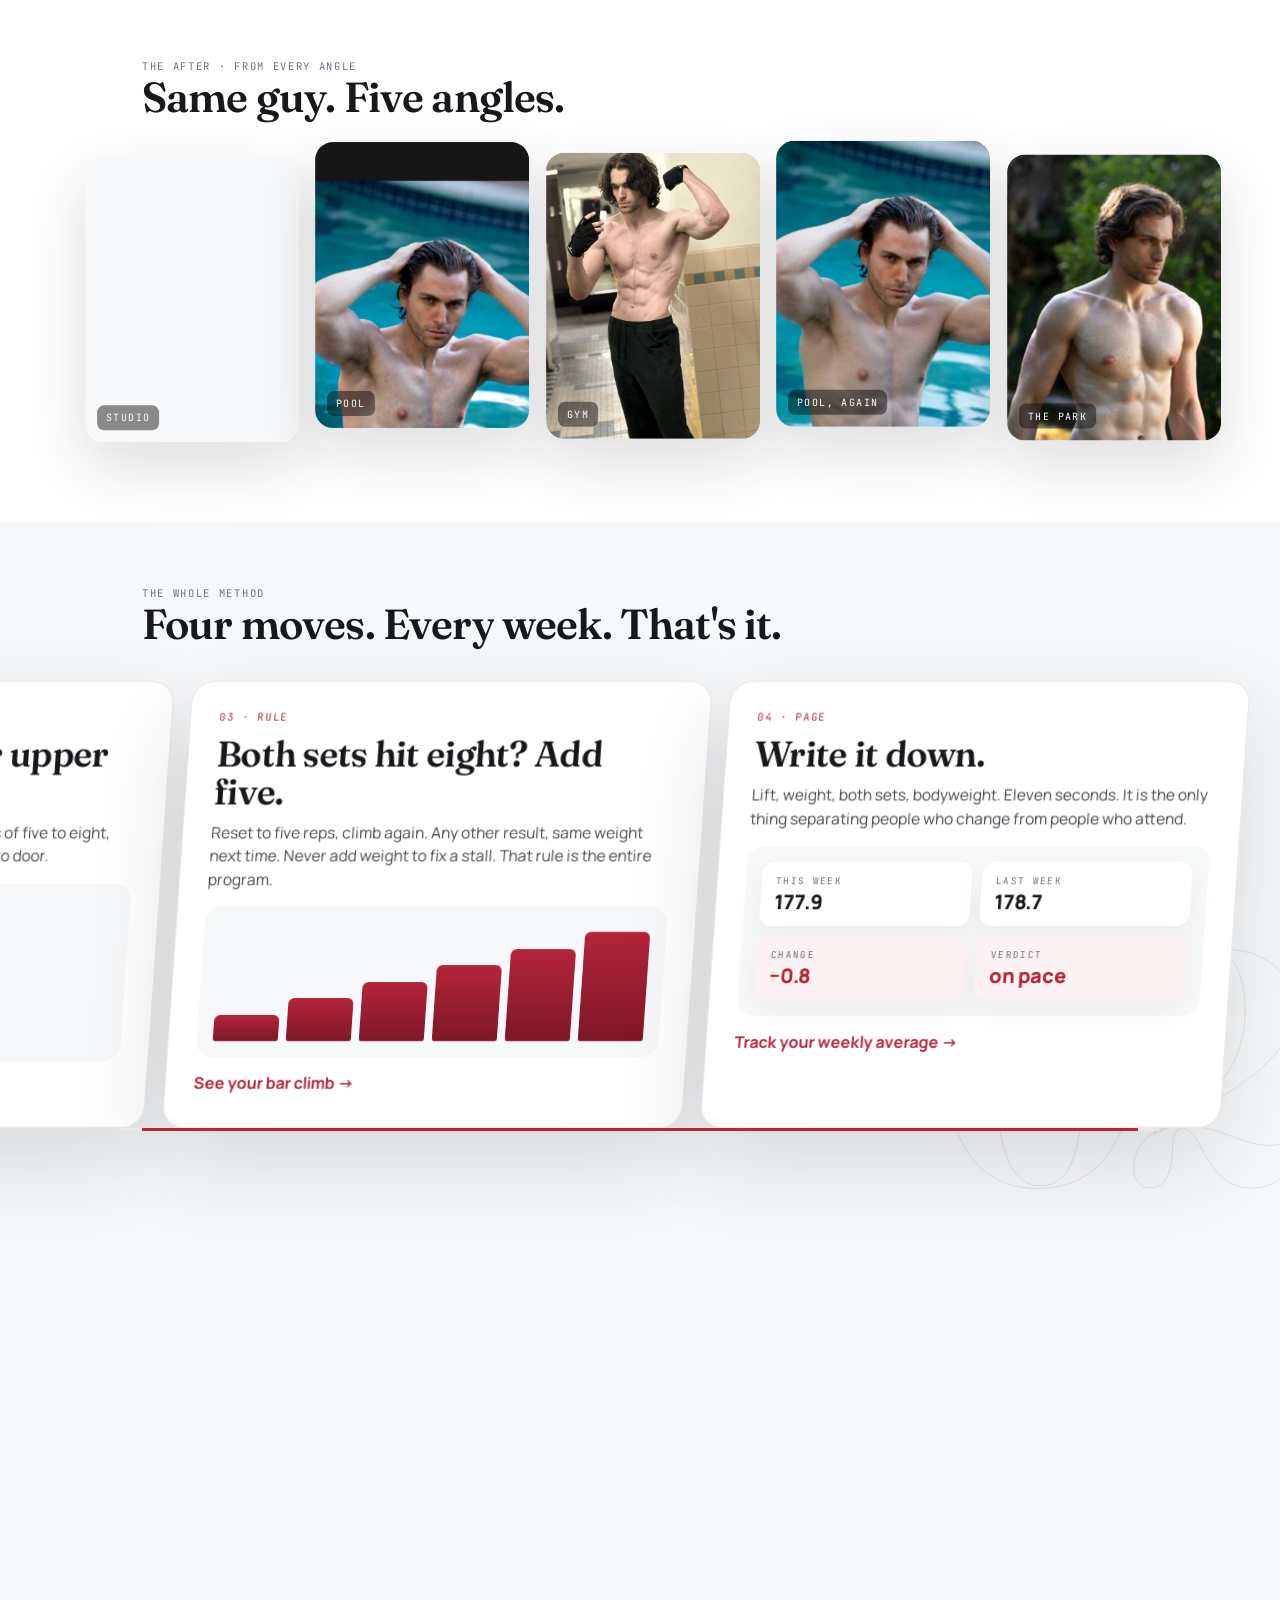
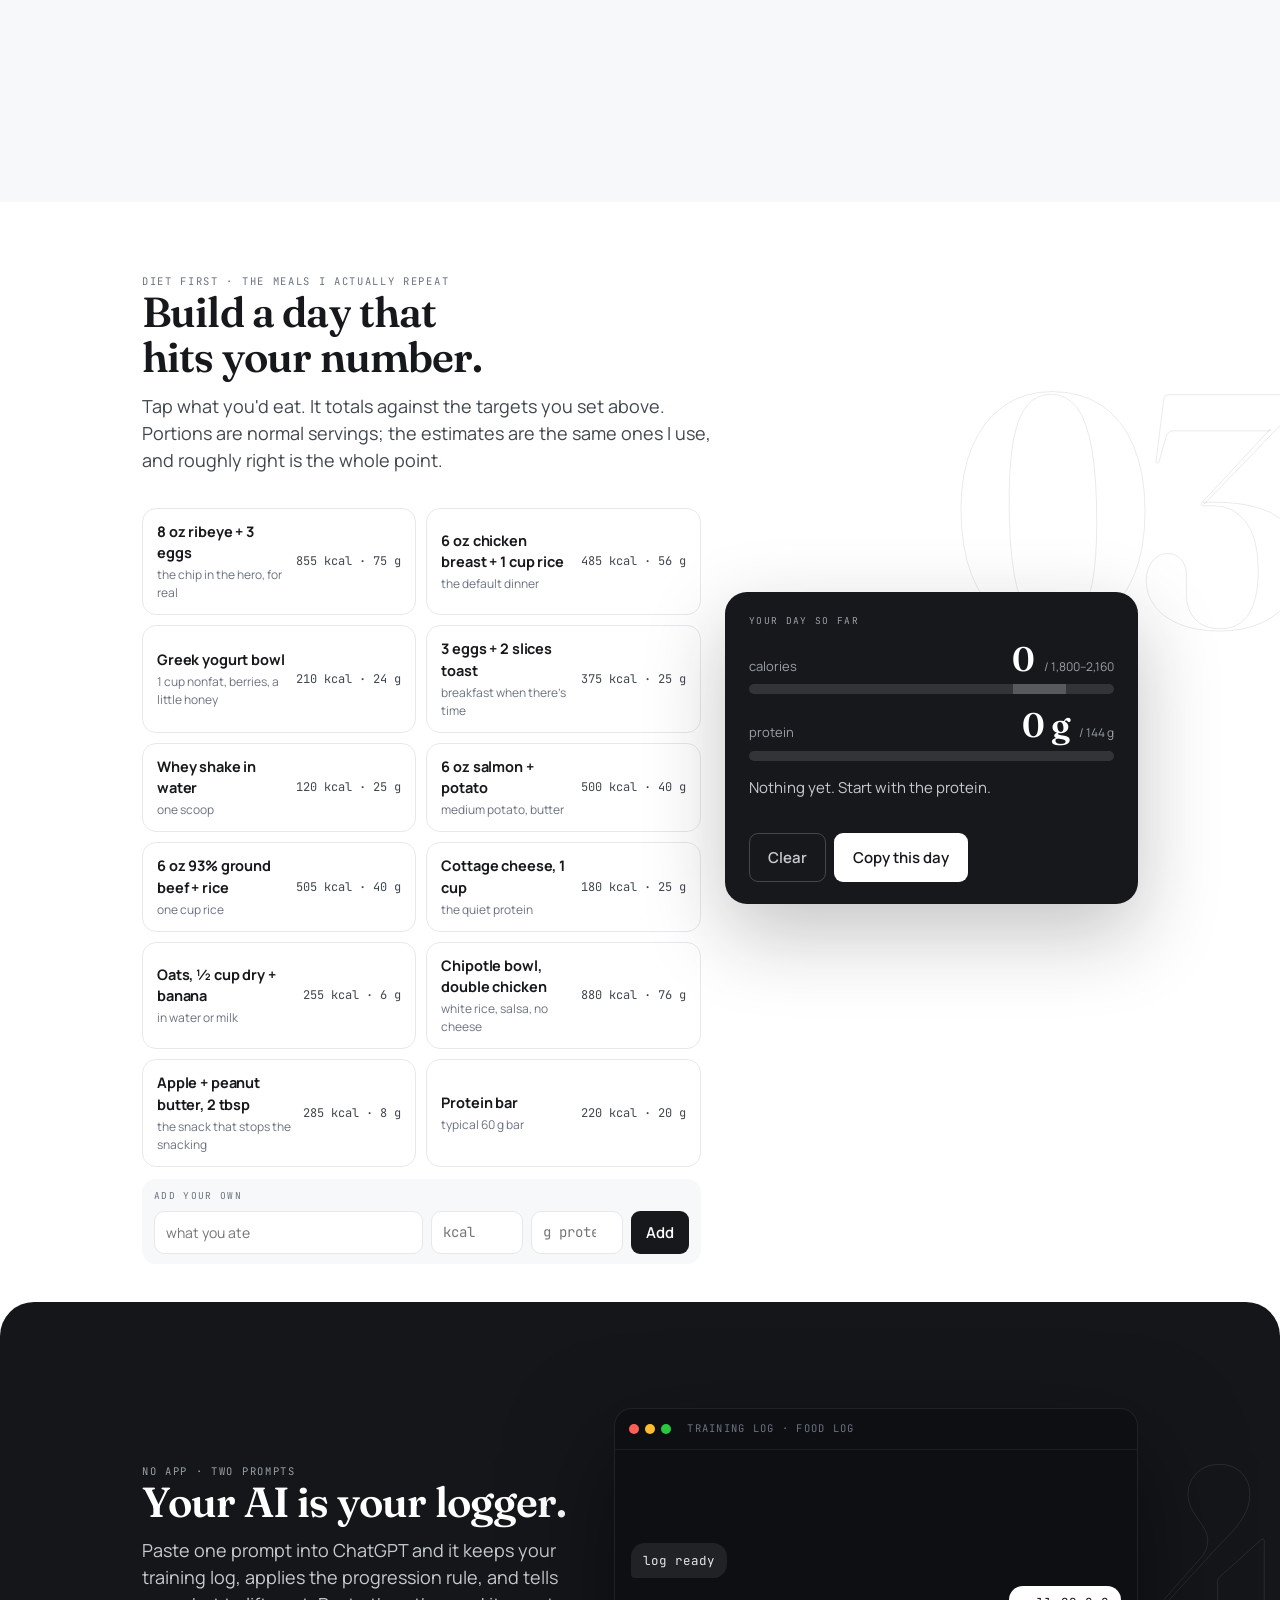
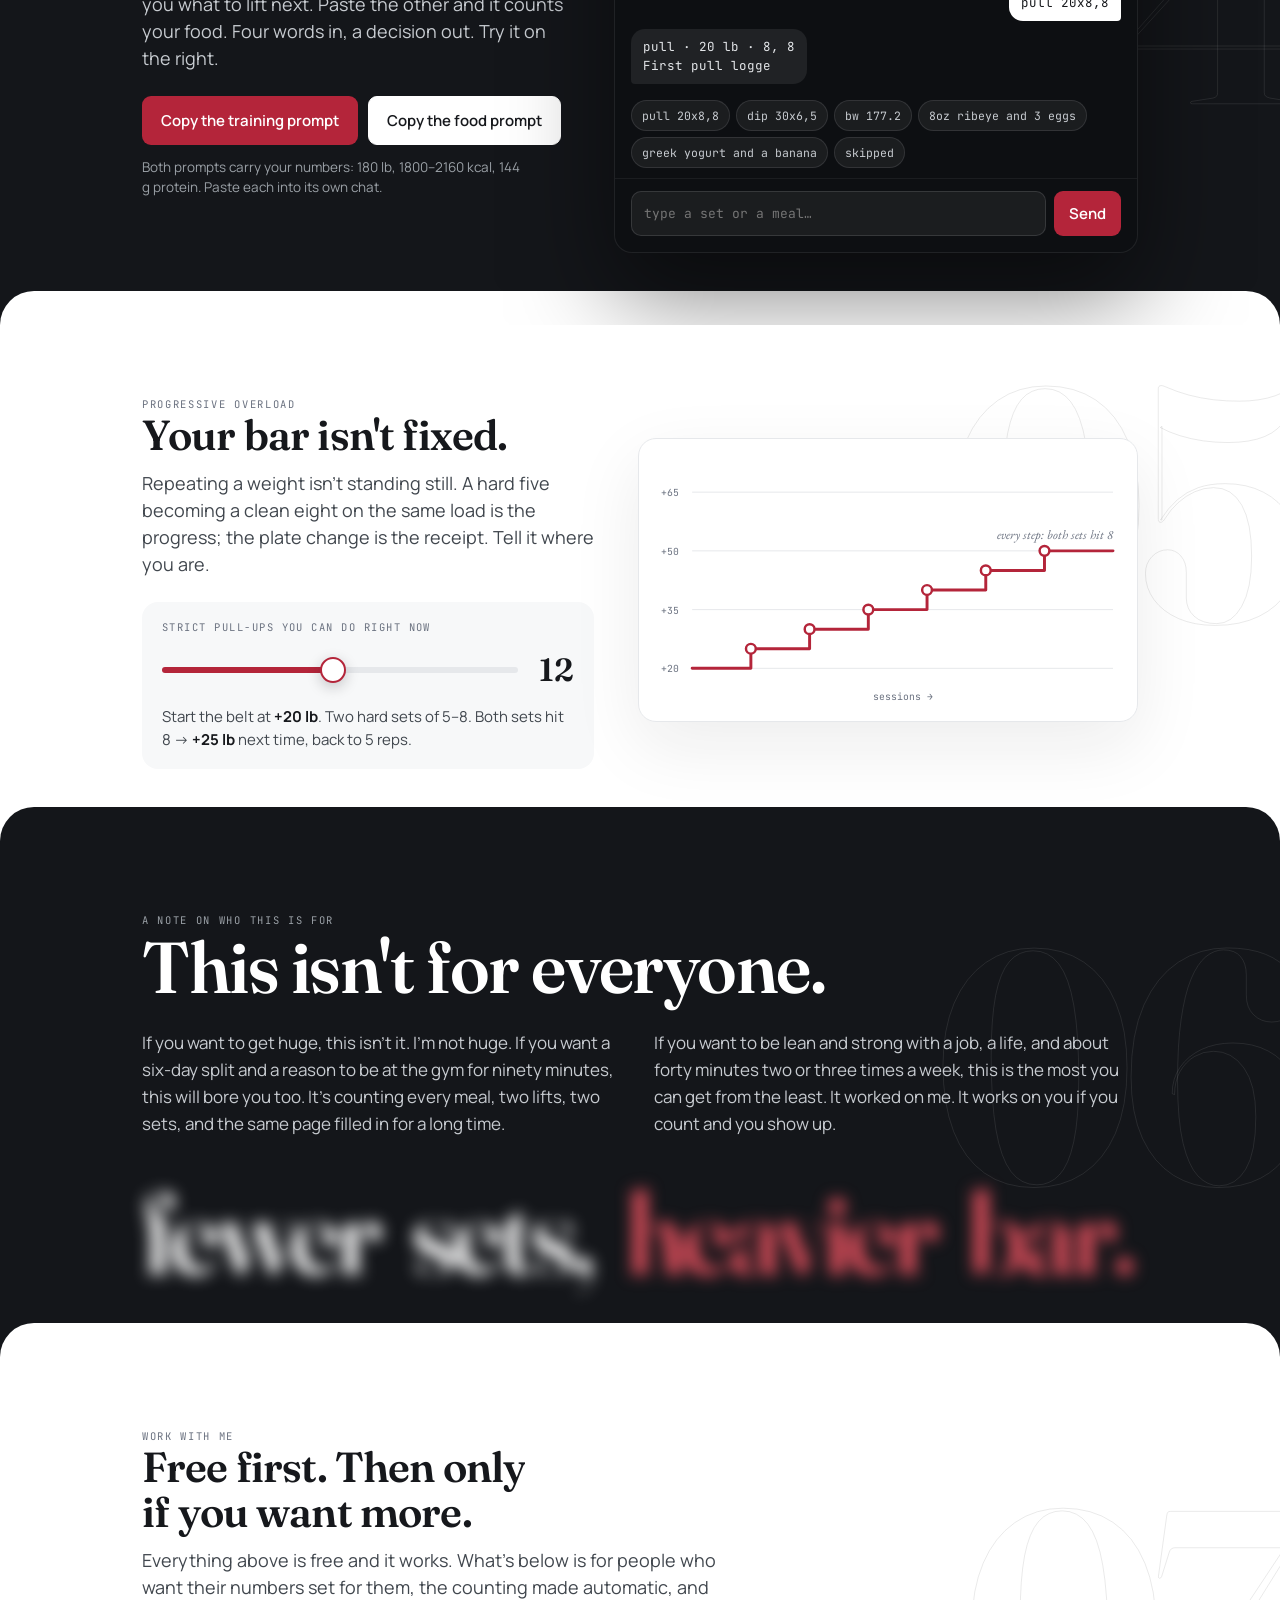
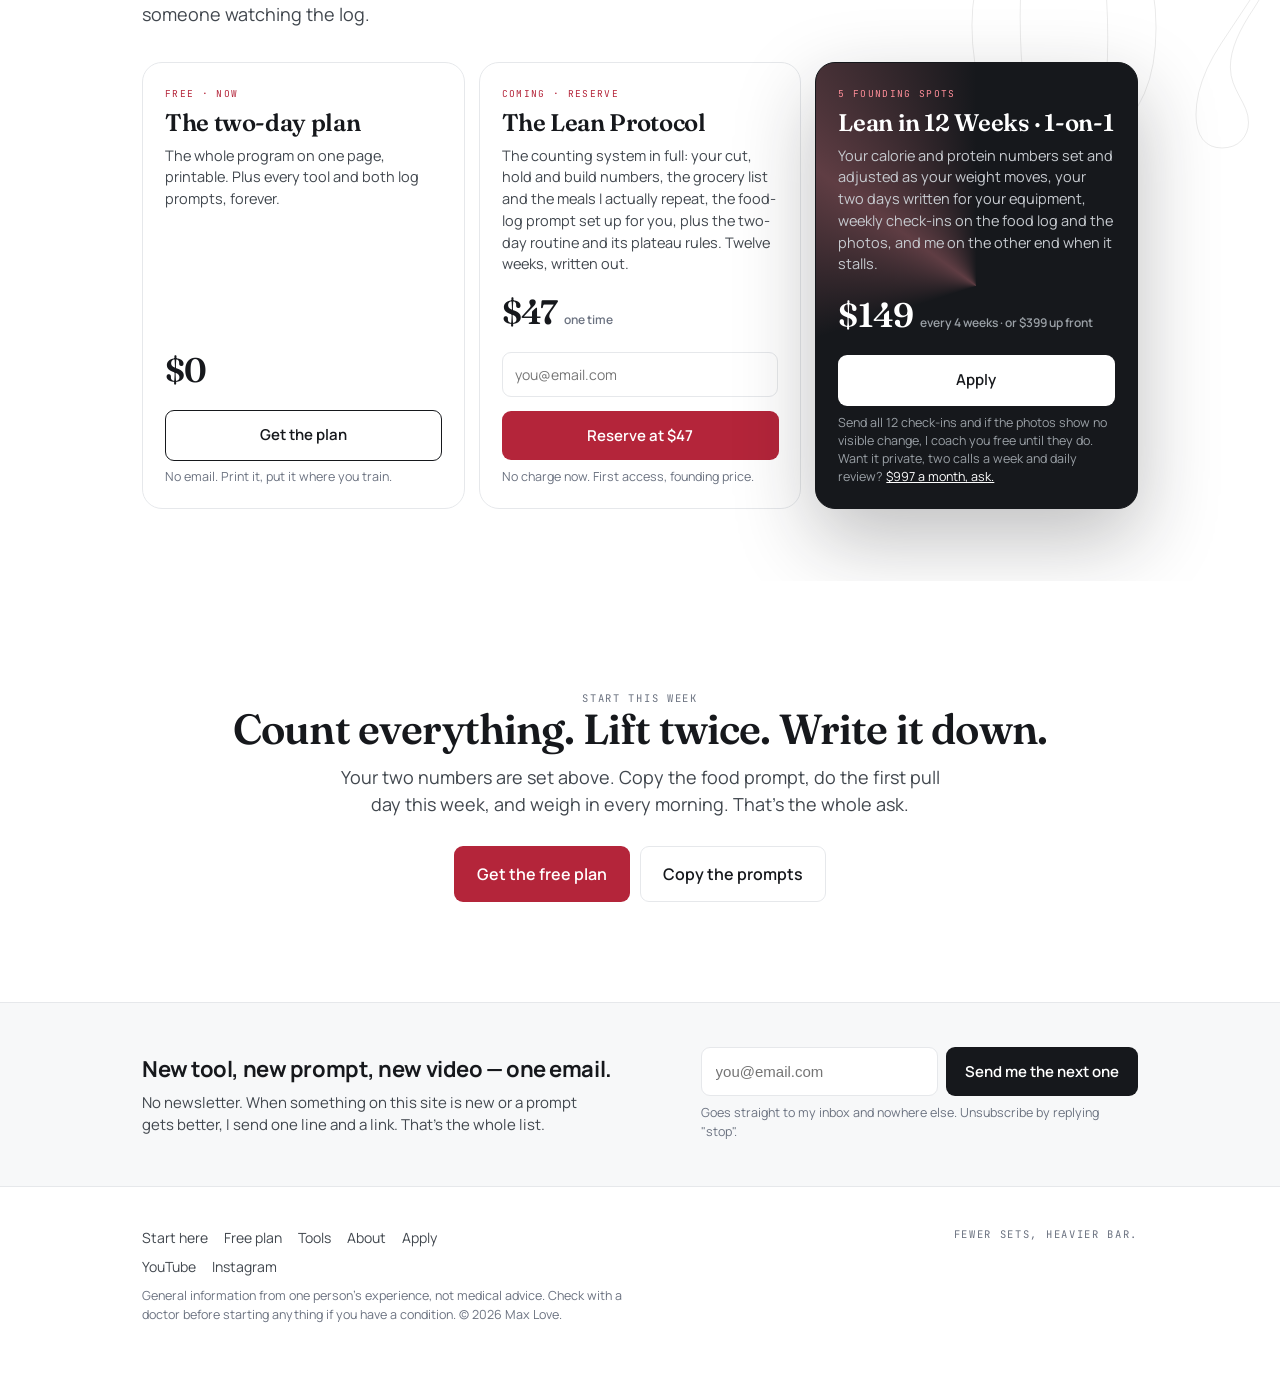
==== commit 5d60eb01: "Frame loop idles when nothing moves; sitemap dates; plan PDF regenerated from the current page Co-Au" ====
--- a/index.html
+++ b/index.html
@@ -1119,8 +1119,11 @@
   var layers = $$("[data-speed]"), mx = 0, my = 0, gx = 0, gy = 0, tiltX = 0, tiltY = 0;
   var sprog = $("#sprog"), storyPin = $("#storyPin"), methodPin = $("#methodPin"), track = $("#track"), methodBar = $("#methodBar"), mani = $("#maniLine"), maniGlow = $("#maniGlow"), hx = $("#top"), glow = $("#hxGlow"), photo = $(".hx-photo");
   var numSecs = $$("section[data-num]"), gal = $("#gal"), mbar = $("#mbar"), lastY = scrollY, vel = 0, lastT = performance.now(), navIdx = -1;
+  var lastScrollT = 0, lastPointerT = 0; addEventListener("scroll", function(){ lastScrollT = performance.now(); }, { passive: true }); addEventListener("pointermove", function(){ lastPointerT = performance.now(); }, { passive: true });
   function frame(t){
     var y = window.scrollY || 0, vh = innerHeight, dt = Math.min(50, t - lastT) / 1000 || .016; lastT = t;
+    // idle: nothing scrolling, pointer still, ticker off-screen → skip the layout reads this frame
+    if (t - lastScrollT > 400 && t - lastPointerT > 400 && t > 4000) { var tr0 = tk ? tk.parentNode.getBoundingClientRect() : null; if (!tr0 || tr0.bottom < 0 || tr0.top > vh) { lastY = y; requestAnimationFrame(frame); return; } }
     vel += ((y - lastY) / (dt * 60) - vel) * .12; lastY = y;
     if (sprog) sprog.style.transform = "scaleX(" + clamp(y / maxScroll()) + ")";
     // hero: parallax + pointer tilt + glow
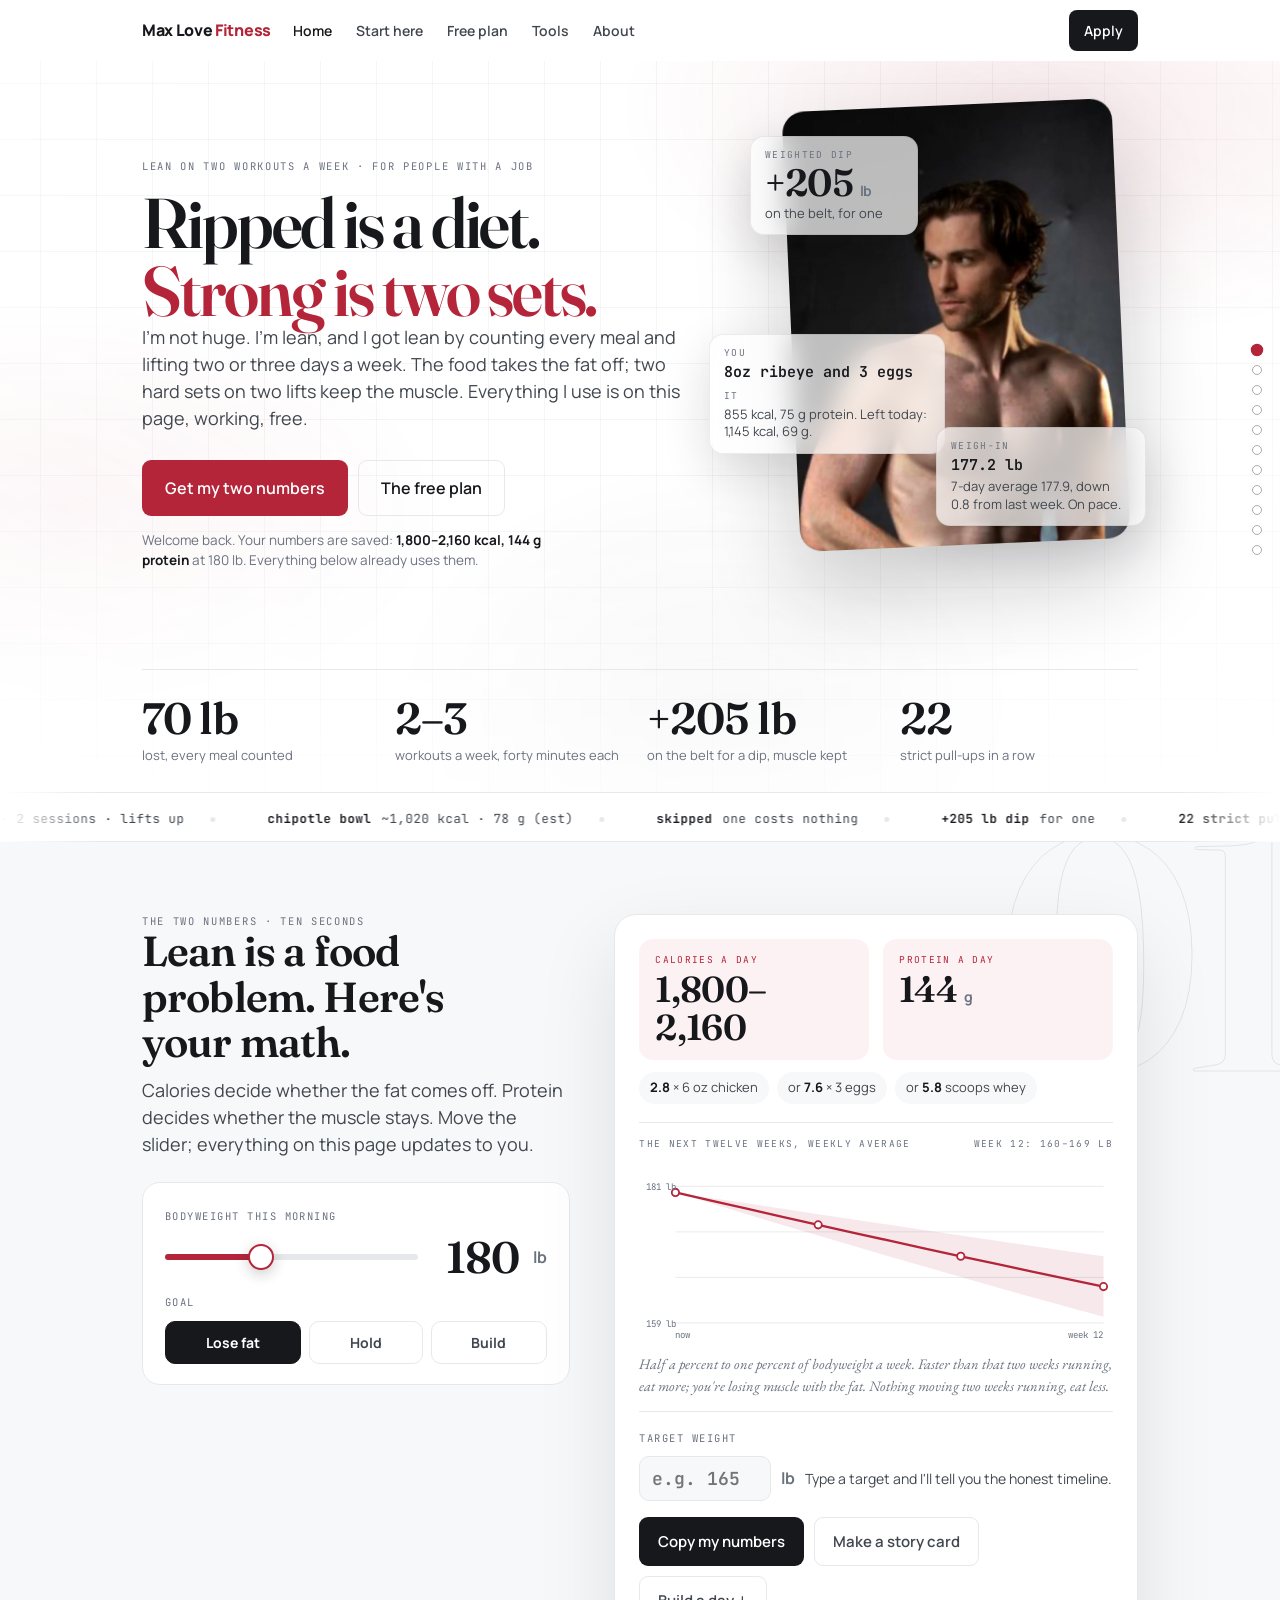
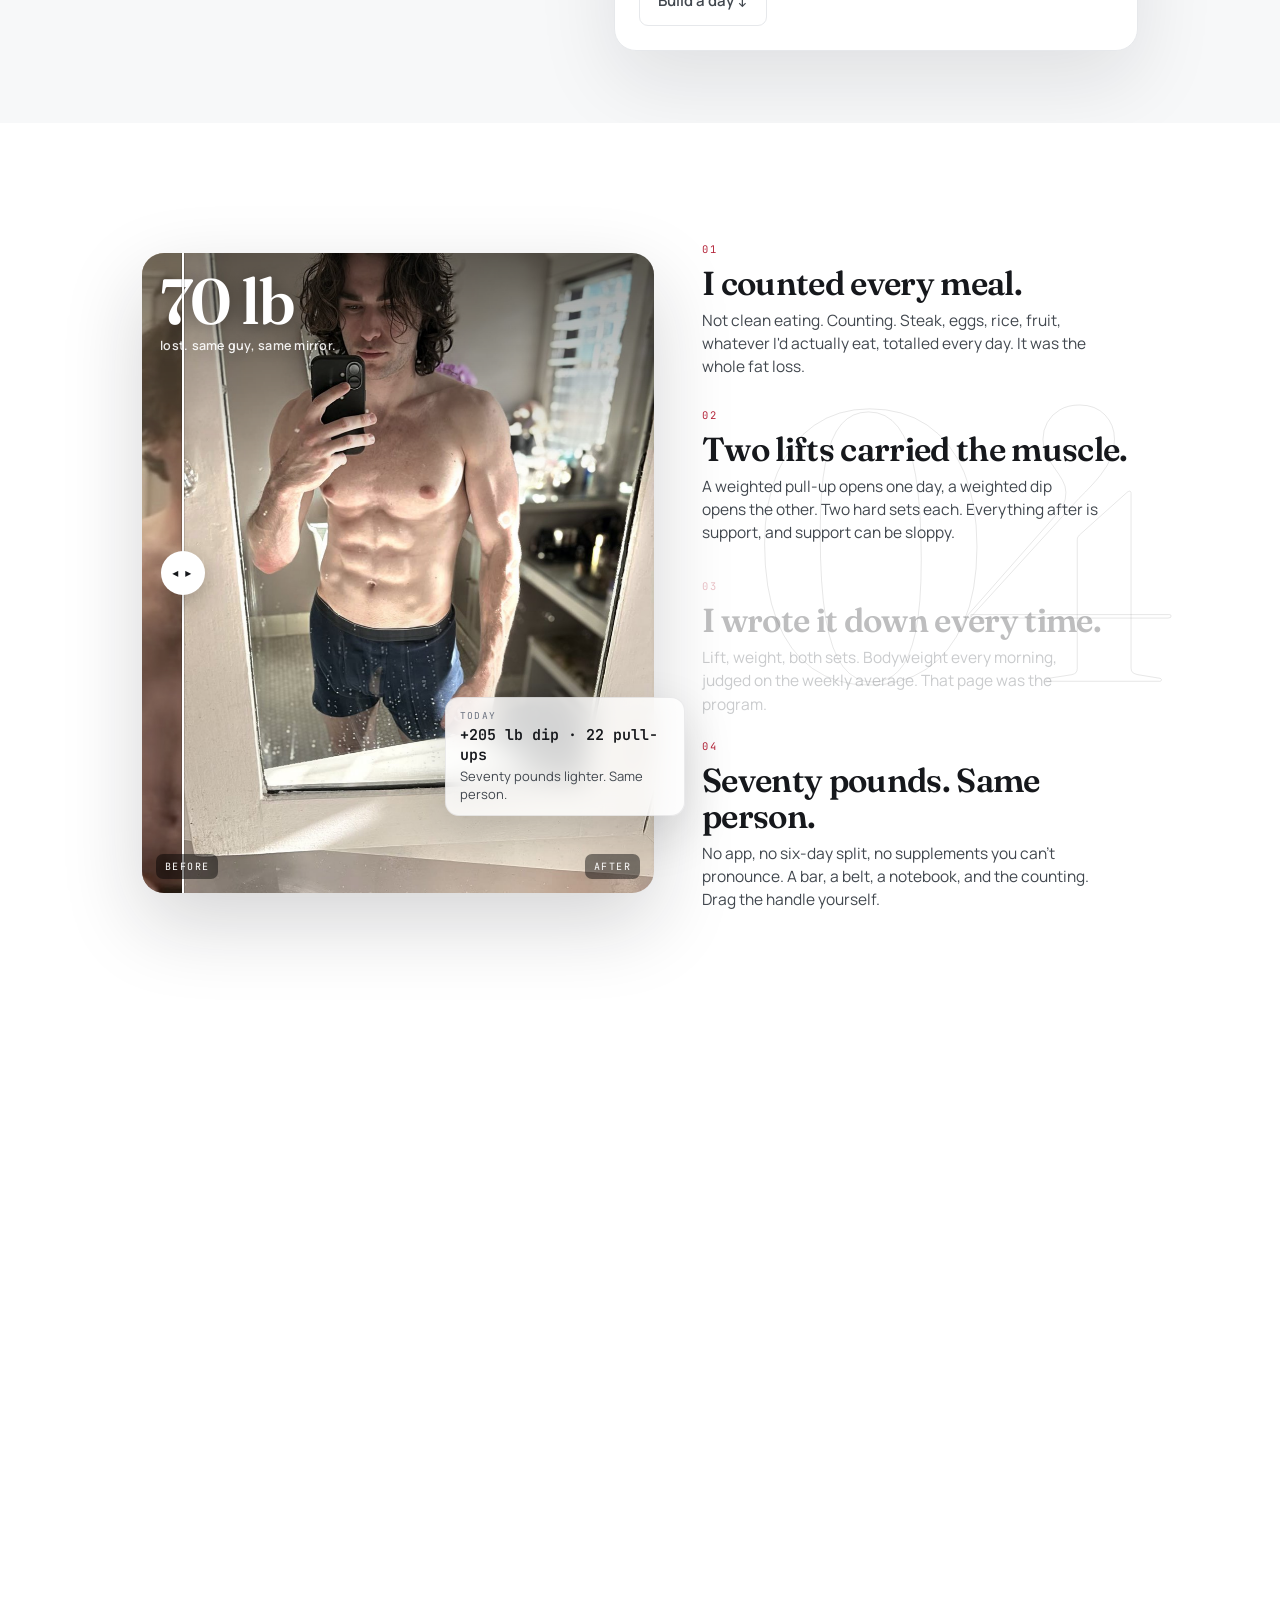
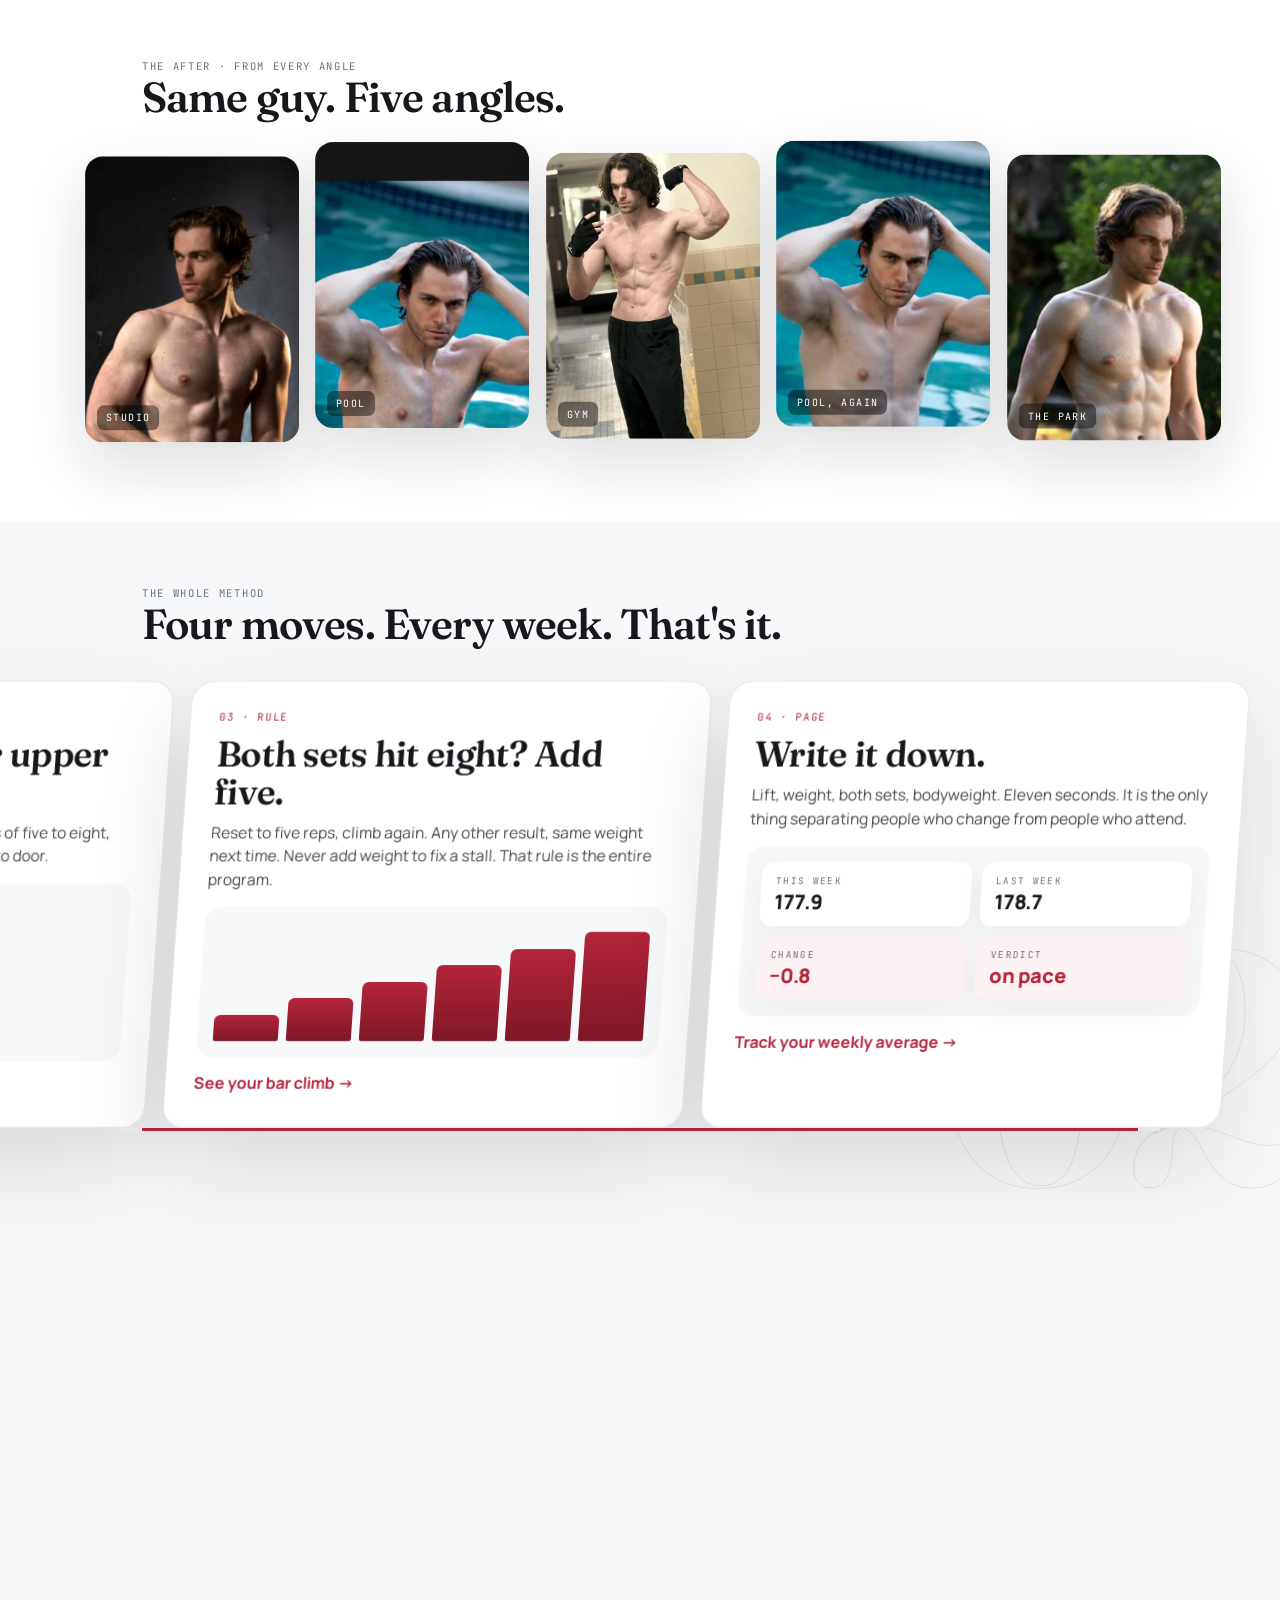
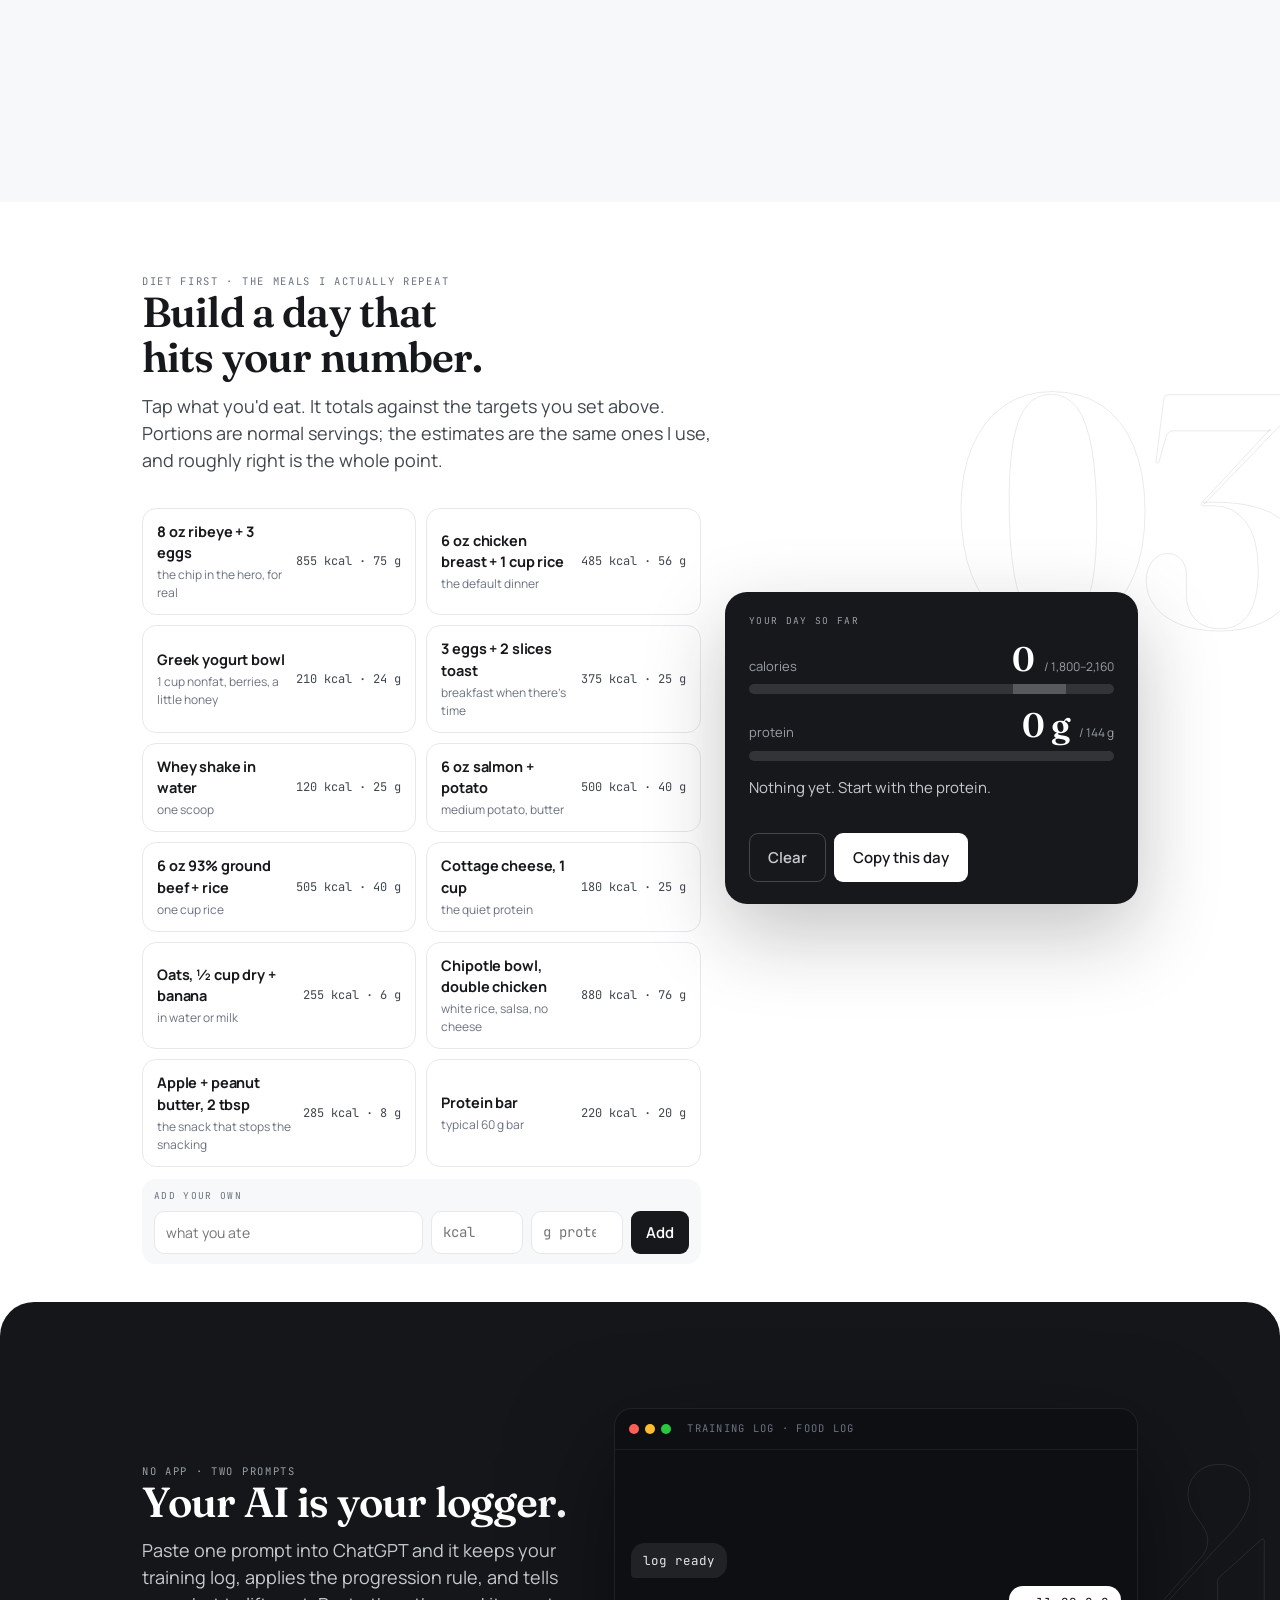
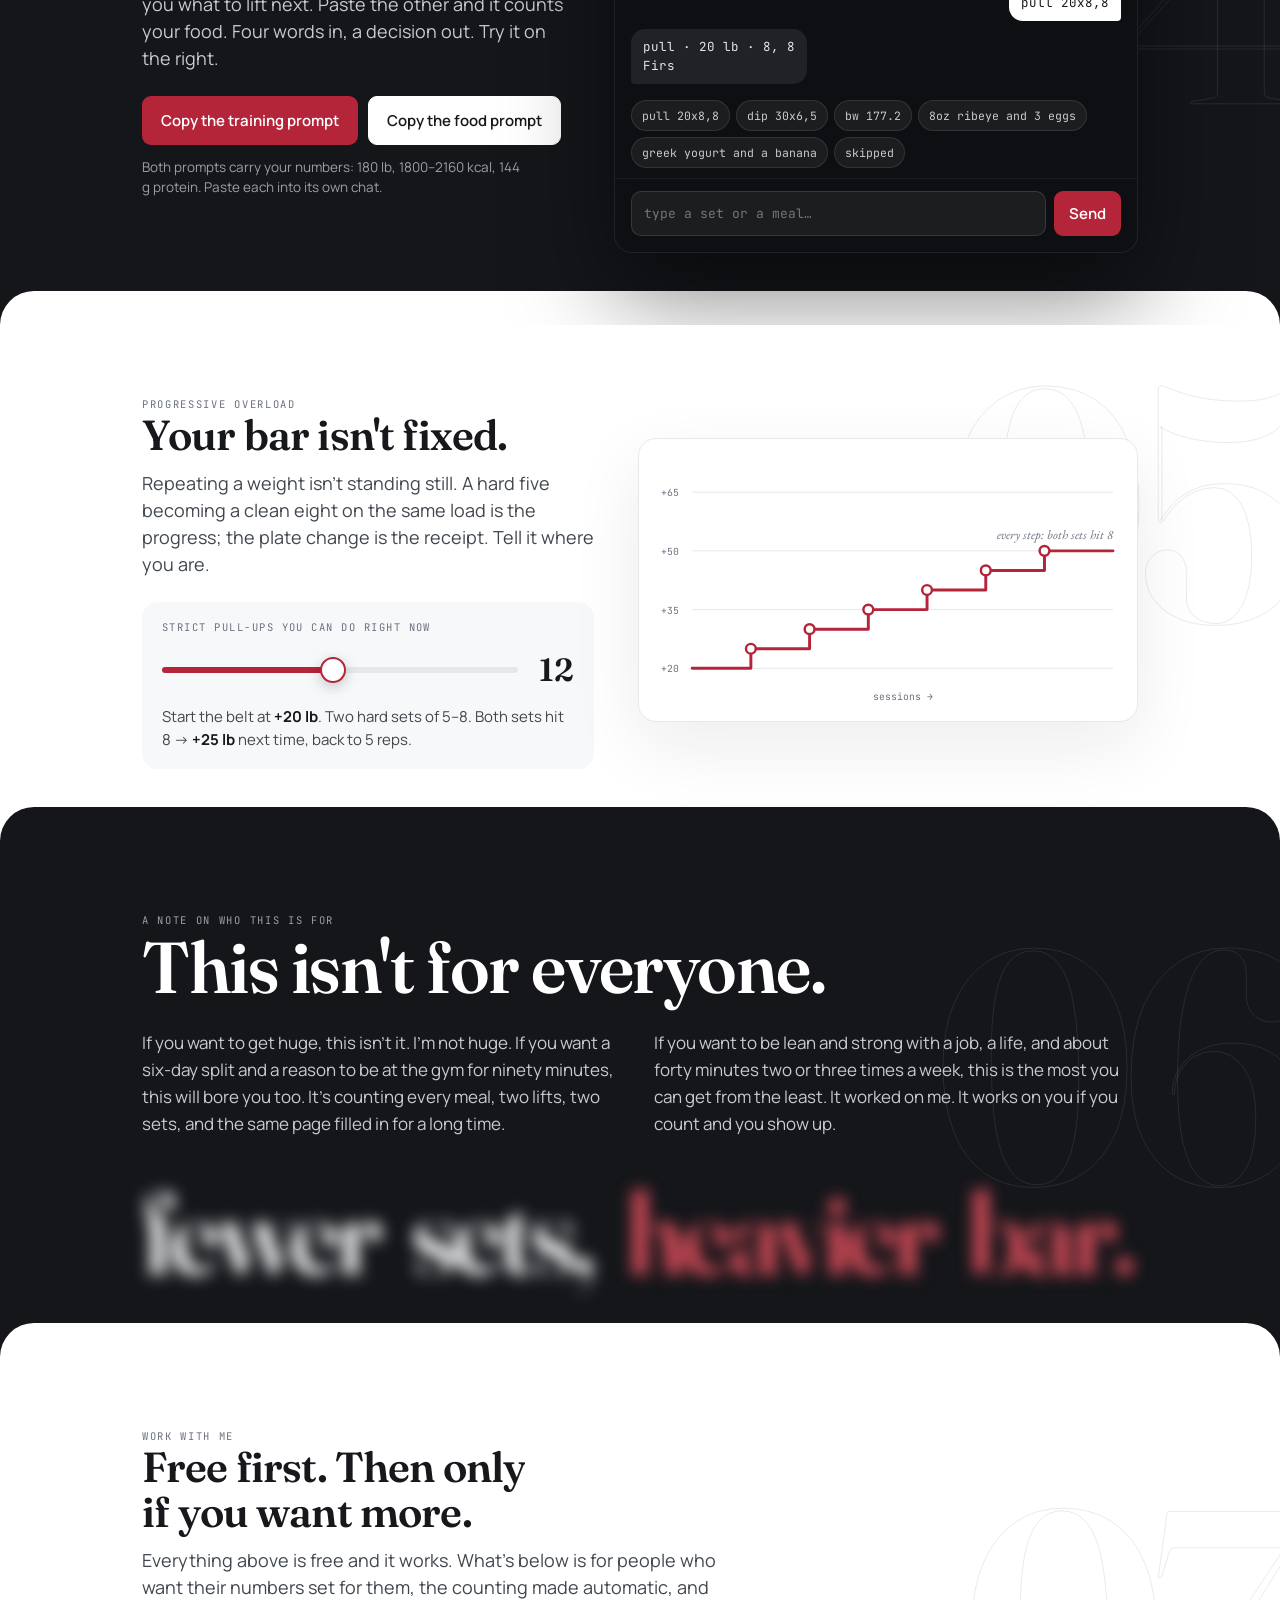
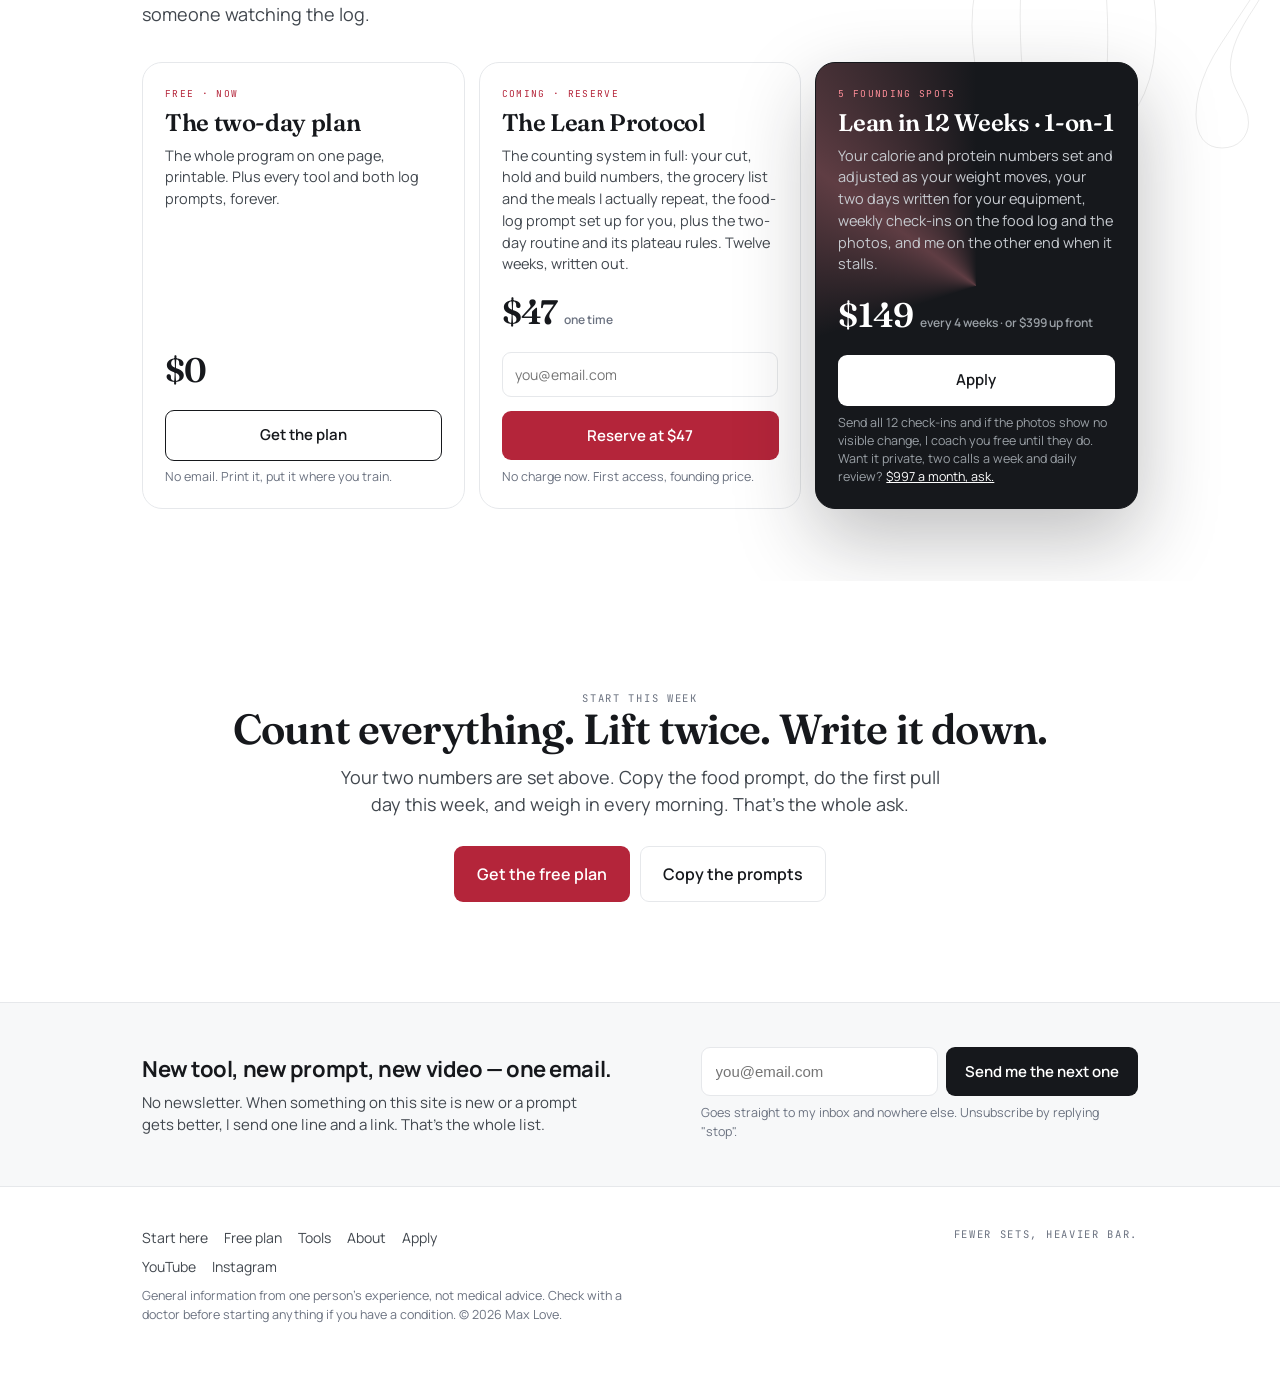
==== commit 9c432bc2: "Welcome-back note for returning visitors, one-time before-to-after sweep on phones, next-step links " ====
--- a/index.html
+++ b/index.html
@@ -526,6 +526,8 @@
 @keyframes mealpop{0%{scale:1}40%{scale:1.04}100%{scale:1}}
 .meal[aria-pressed=true]{animation:mealpop .3s cubic-bezier(.2,.7,.2,1)}
 @media (prefers-reduced-motion:reduce){html.js .hx-photo,html.js .chip,html.js .hx-field{animation:none}.meal[aria-pressed=true]{animation:none}}
+.prompt-note a{color:#fff;font-weight:700}
+.hx-note b{color:var(--ink)}
 </style>
 </head>
 <body>
@@ -1013,8 +1015,9 @@
     P.food = "You are my food log. You estimate, you total, and you tell me what is left. You do not comment on my food choices.\n\nMY NUMBERS\n- Bodyweight " + bw + " lb. Goal: " + goalLine + ".\n- Target " + c[0] + "-" + c[1] + " calories and " + p + " g protein a day.\n- Protein is the number I care most about hitting. Calories are the number that decides the fat loss.\n\nHOW I WILL TALK TO YOU\nPlain English, as I eat it. \"8oz ribeye and 3 eggs\". \"Protein shake\". \"Chipotle bowl, double chicken, white rice, cheese\".\n- Estimate calories and protein yourself. Use normal portion sizes unless I give you a weight.\n- For restaurant food or anything you are unsure about, estimate calories on the high side and protein on the low side, and mark it (est).\n- If something is too vague to estimate, ask ONE short question, then estimate anyway.\n\nEVERY TIME I SEND FOOD\nReply in exactly this shape and nothing more:\n  [item] - [kcal] kcal, [protein] g\n  Today: [running total] kcal, [running total] g protein\n  Left: [remaining] kcal, [remaining] g protein\nIf I am over on calories, say the number I am over by. No comment on it.\n\nCLOSING A DAY\nWhen I say \"done\", or when I send the first food of a new day, close the previous day: add a row to a table with date, calories, protein, and whether I hit my protein target. Reprint the last 7 days of that table every time you close a day.\n\nEVERY SUNDAY\nFour lines only: average daily calories, average daily protein, how many days out of seven I hit protein, and one sentence on whether my intake matches my target.\n\nHARD RULES\n- Never comment on whether a food is healthy, clean, or a good choice. Not once. Macros over food choices.\n- Never invent a number I gave you, and never quietly round my targets.\n- One line per item. No paragraphs, no motivation, no emoji.\n- If I ask what to eat, give me two or three options that fit the calories and protein I have left. Nothing about how I should feel.\n- Grams and pounds.\n\nReply with \"food log ready\" and then wait for my first meal.";
     $("#promptNote").textContent = "Both prompts carry your numbers: " + bw + " lb, " + c[0] + "–" + c[1] + " kcal, " + p + " g protein. Paste each into its own chat.";
   }
-  $("#copyTrain").addEventListener("click", function(){ copy(P.train, "Training prompt copied. Paste it into a new chat."); });
-  $("#copyFood").addEventListener("click", function(){ copy(P.food, "Food prompt copied. Paste it into a new chat."); });
+  function afterCopy(which){ var n = $("#promptNote"); n.innerHTML = which + " prompt copied. <a href=\"https://chatgpt.com/\" target=\"_blank\" rel=\"noopener\">Open ChatGPT →</a> or <a href=\"https://claude.ai/new\" target=\"_blank\" rel=\"noopener\">Claude →</a>, start a new chat, paste, send. It replies \"" + (which === "Training" ? "log ready" : "food log ready") + "\"."; }
+  $("#copyTrain").addEventListener("click", function(){ copy(P.train, "Training prompt copied"); afterCopy("Training"); });
+  $("#copyFood").addEventListener("click", function(){ copy(P.food, "Food prompt copied"); afterCopy("Food"); });
 
   // ---------- logger demo: the same rules, running locally, with a typewriter ----------
   var log = $("#demoLog"), loads = {}, eaten = { cal: 0, pro: 0 }, bws = [], busy = false, queue = [], auto = true;
@@ -1157,13 +1160,15 @@
     requestAnimationFrame(frame);
   }
   if (!reduce) addEventListener("pointermove", function(e){ mx = e.clientX / innerWidth - .5; my = e.clientY / innerHeight - .5; }, { passive: true });
-  if (!desktop()) { var sIO = new IntersectionObserver(function(en){ en.forEach(function(x){ if (x.isIntersecting) setStep(steps.indexOf(x.target)); }); }, { threshold: .6 }); steps.forEach(function(li){ sIO.observe(li); }); setBA(50); }
+  if (!desktop()) { var sIO = new IntersectionObserver(function(en){ en.forEach(function(x){ if (x.isIntersecting) setStep(steps.indexOf(x.target)); }); }, { threshold: .6 }); steps.forEach(function(li){ sIO.observe(li); }); setBA(92);
+    var swept = false, baIO = new IntersectionObserver(function(en){ en.forEach(function(x){ if (!x.isIntersecting || swept) return; swept = true; baIO.disconnect(); if (reduce) { setBA(50); return; } var t0 = null; (function sweep(t){ if (baUser) return; if (!t0) t0 = t; var p = ease(clamp((t - t0) / 2600)); setBA(92 - p * 84); if (p < 1) requestAnimationFrame(sweep); else setTimeout(function(){ if (!baUser) { var t1 = null; (function back(t){ if (baUser) return; if (!t1) t1 = t; var q = ease(clamp((t - t1) / 900)); setBA(8 + q * 42); if (q < 1) requestAnimationFrame(back); })(performance.now()); } }, 900); })(performance.now()); }); }, { threshold: .55 }); if (ba) baIO.observe(ba); }
   requestAnimationFrame(frame);
 
   // ---------- first paint + reserve thank-you ----------
   cBw.value = S.bw; $$("#cGoal button").forEach(function(x){ x.setAttribute("aria-pressed", String(x.getAttribute("data-v") === S.goal)); });
   try { var sm = JSON.parse(localStorage.getItem("mlf_meals") || "null"); if (sm) { picked = sm; $$(".meal", mealList).forEach(function(b){ b.setAttribute("aria-pressed", String(!!picked[b.getAttribute("data-i")])); }); } } catch(e){}
   (function(){ var c = calories(S.bw, S.goal); last = { c0: c[0], c1: c[1], p: protein(S.bw) }; })(); paintCalc();
+  try { if (localStorage.getItem("mlf_numbers")) { var cc = calories(S.bw, S.goal), note = $(".hx-note"); if (note) note.innerHTML = "Welcome back. Your numbers are saved: <b>" + fmt(cc[0]) + "–" + fmt(cc[1]) + " kcal, " + protein(S.bw) + " g protein</b> at " + S.bw + " lb. Everything below already uses them."; } } catch(e){}
   var q = new URLSearchParams(location.search); var msg = $("#reservedMsg");
   if (msg && q.get("reserved")) { msg.hidden = false; msg.scrollIntoView({ block: "center" }); }
 })();
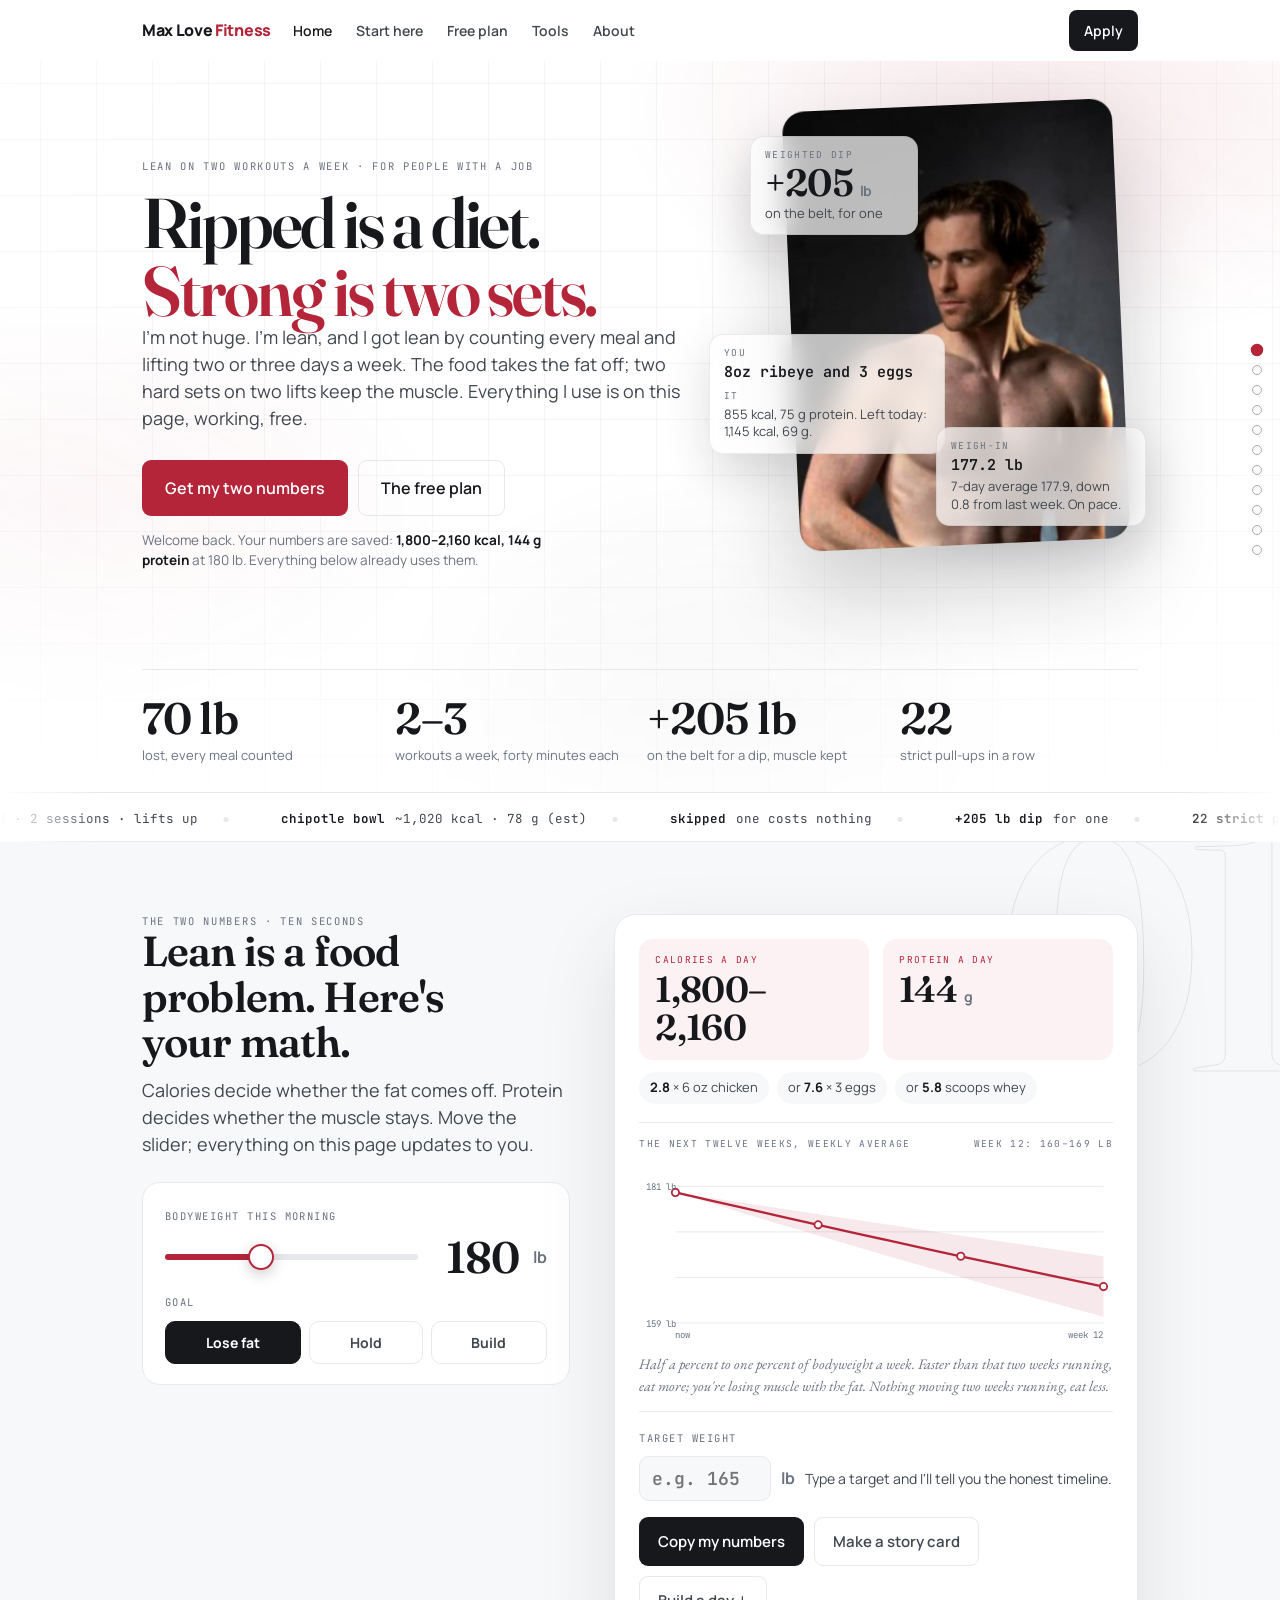
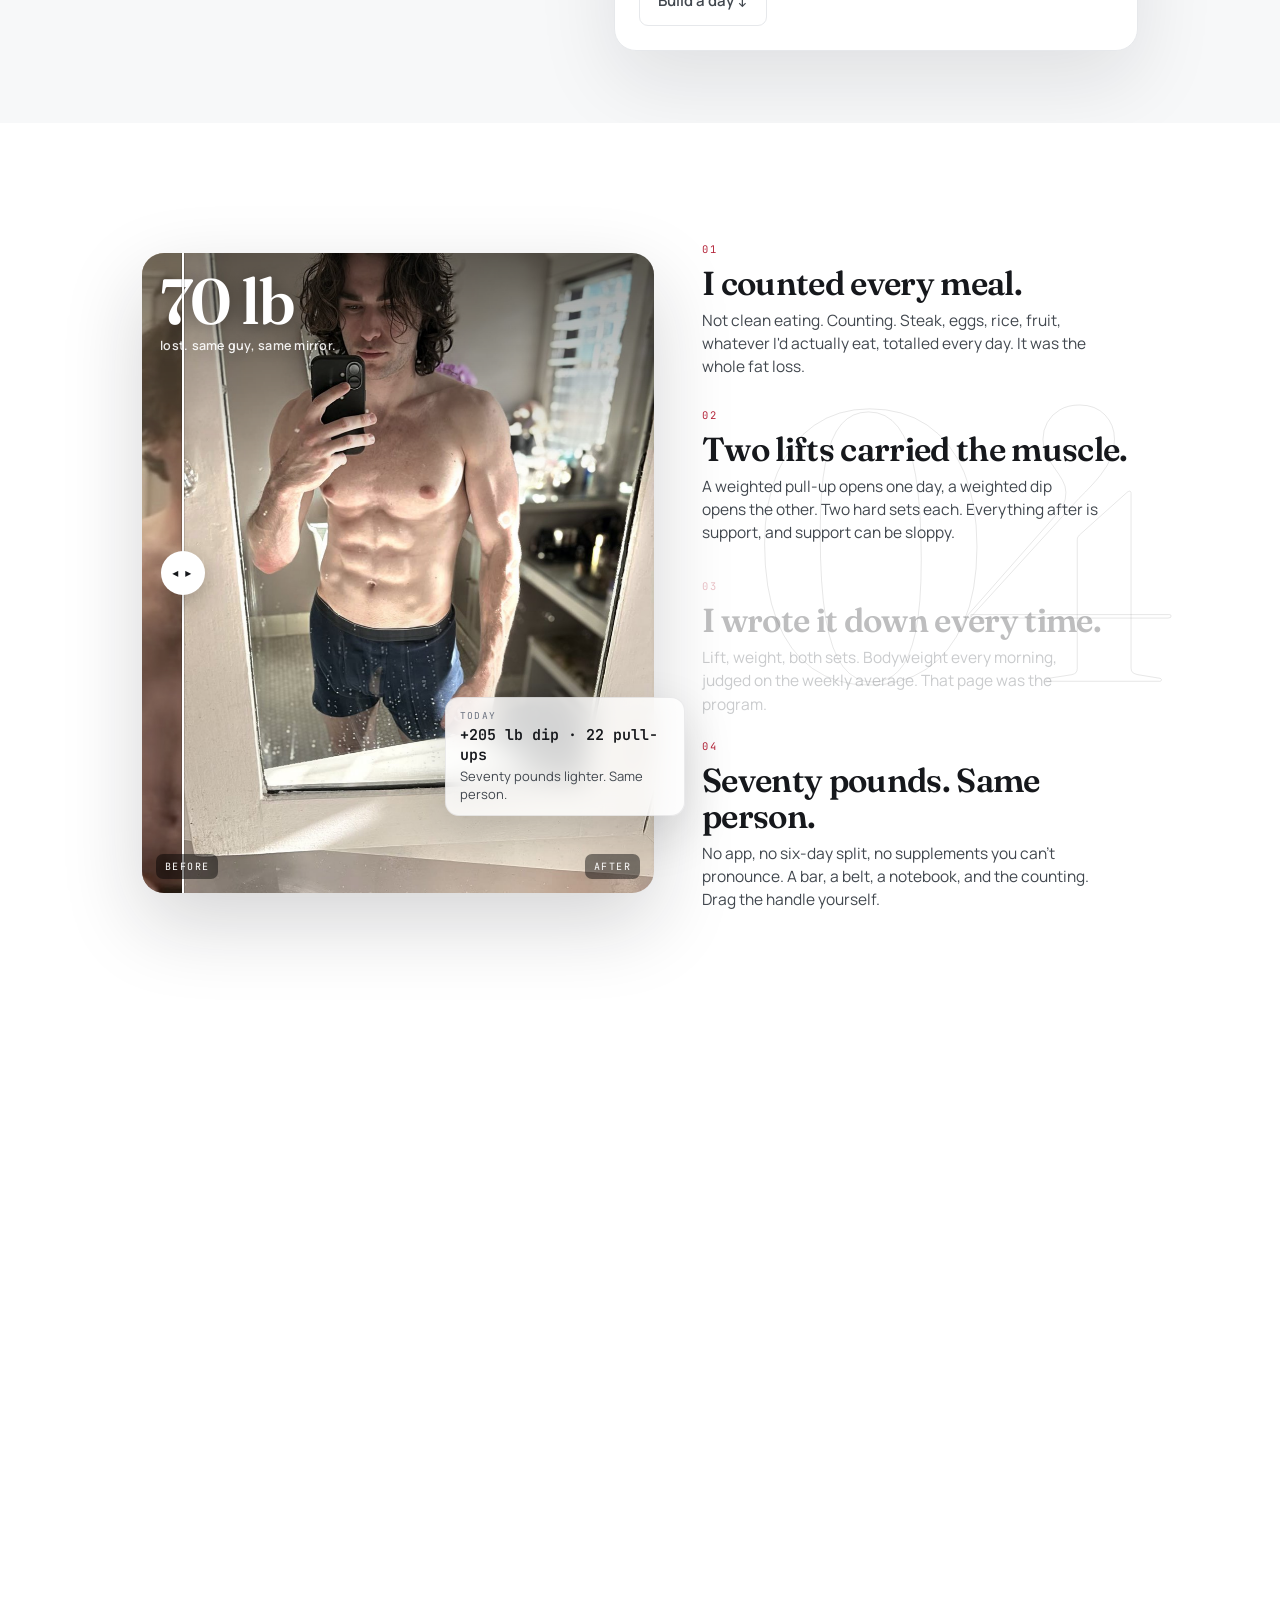
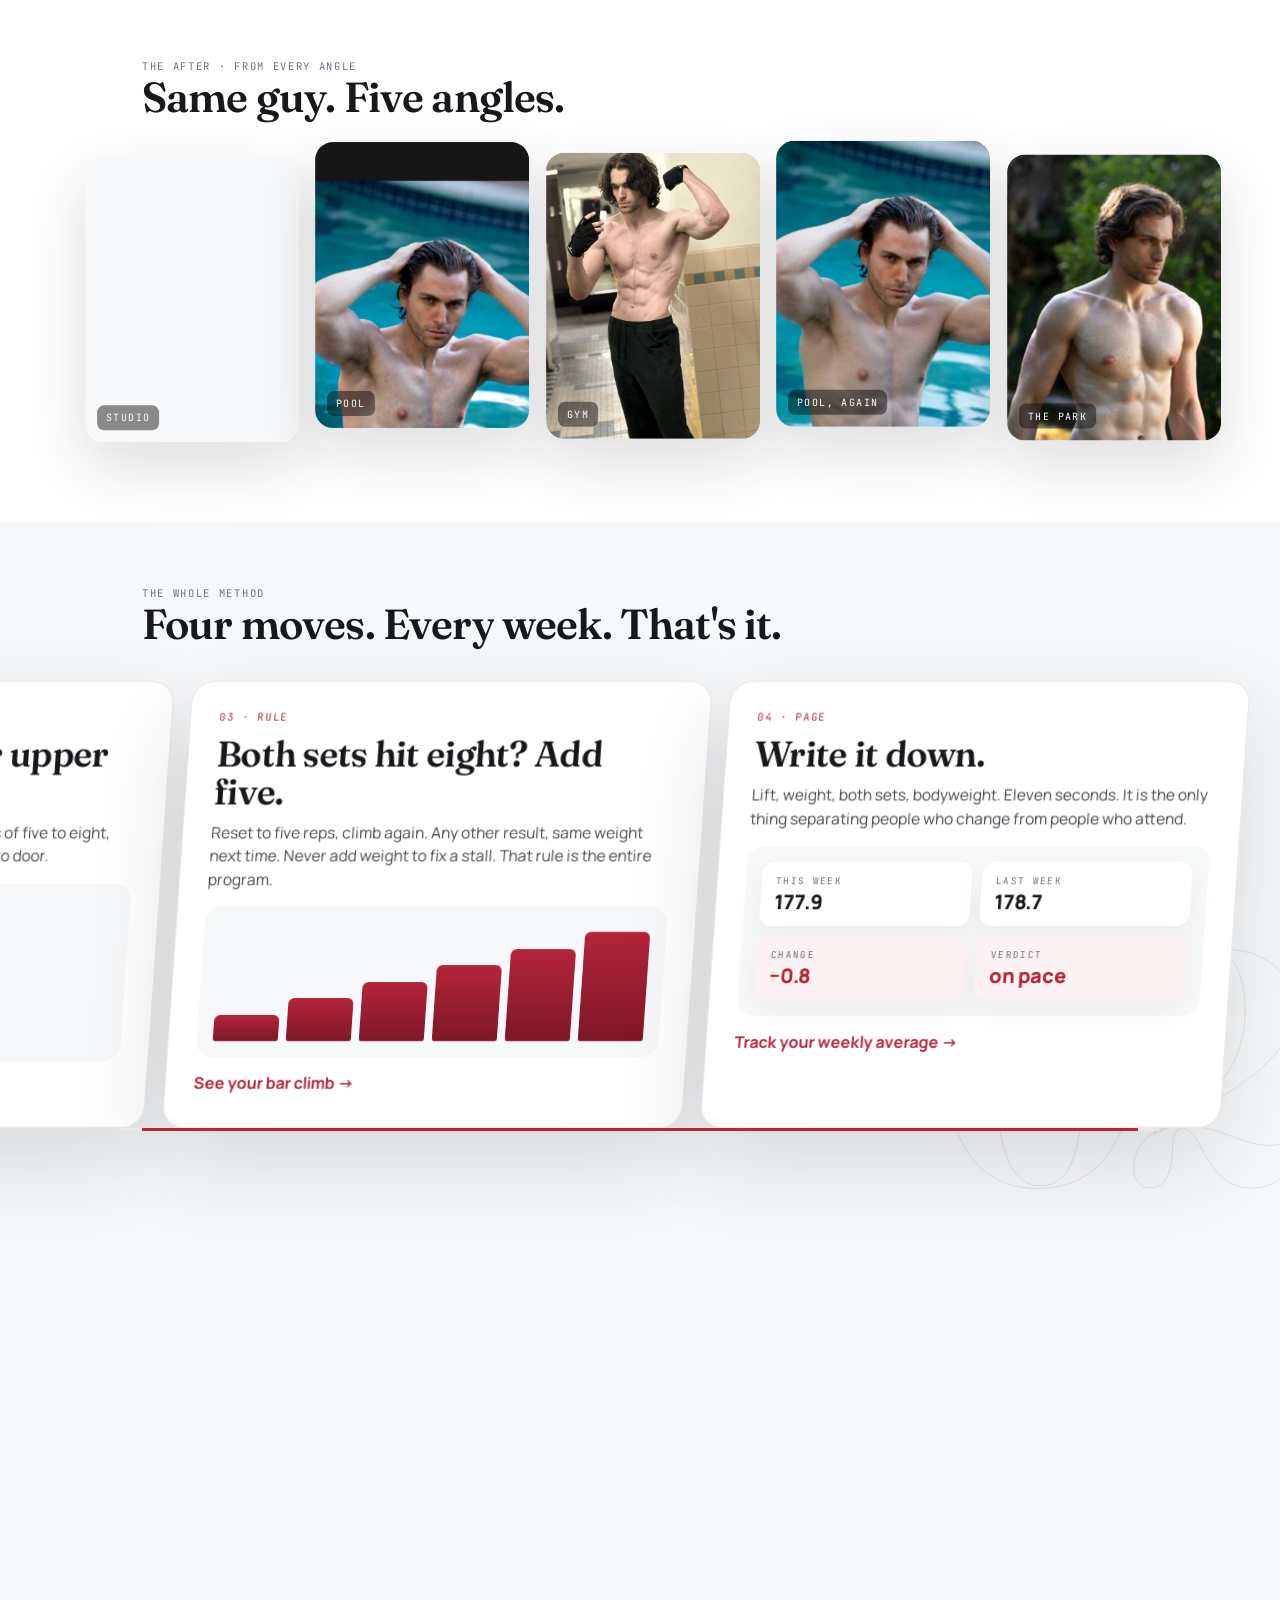
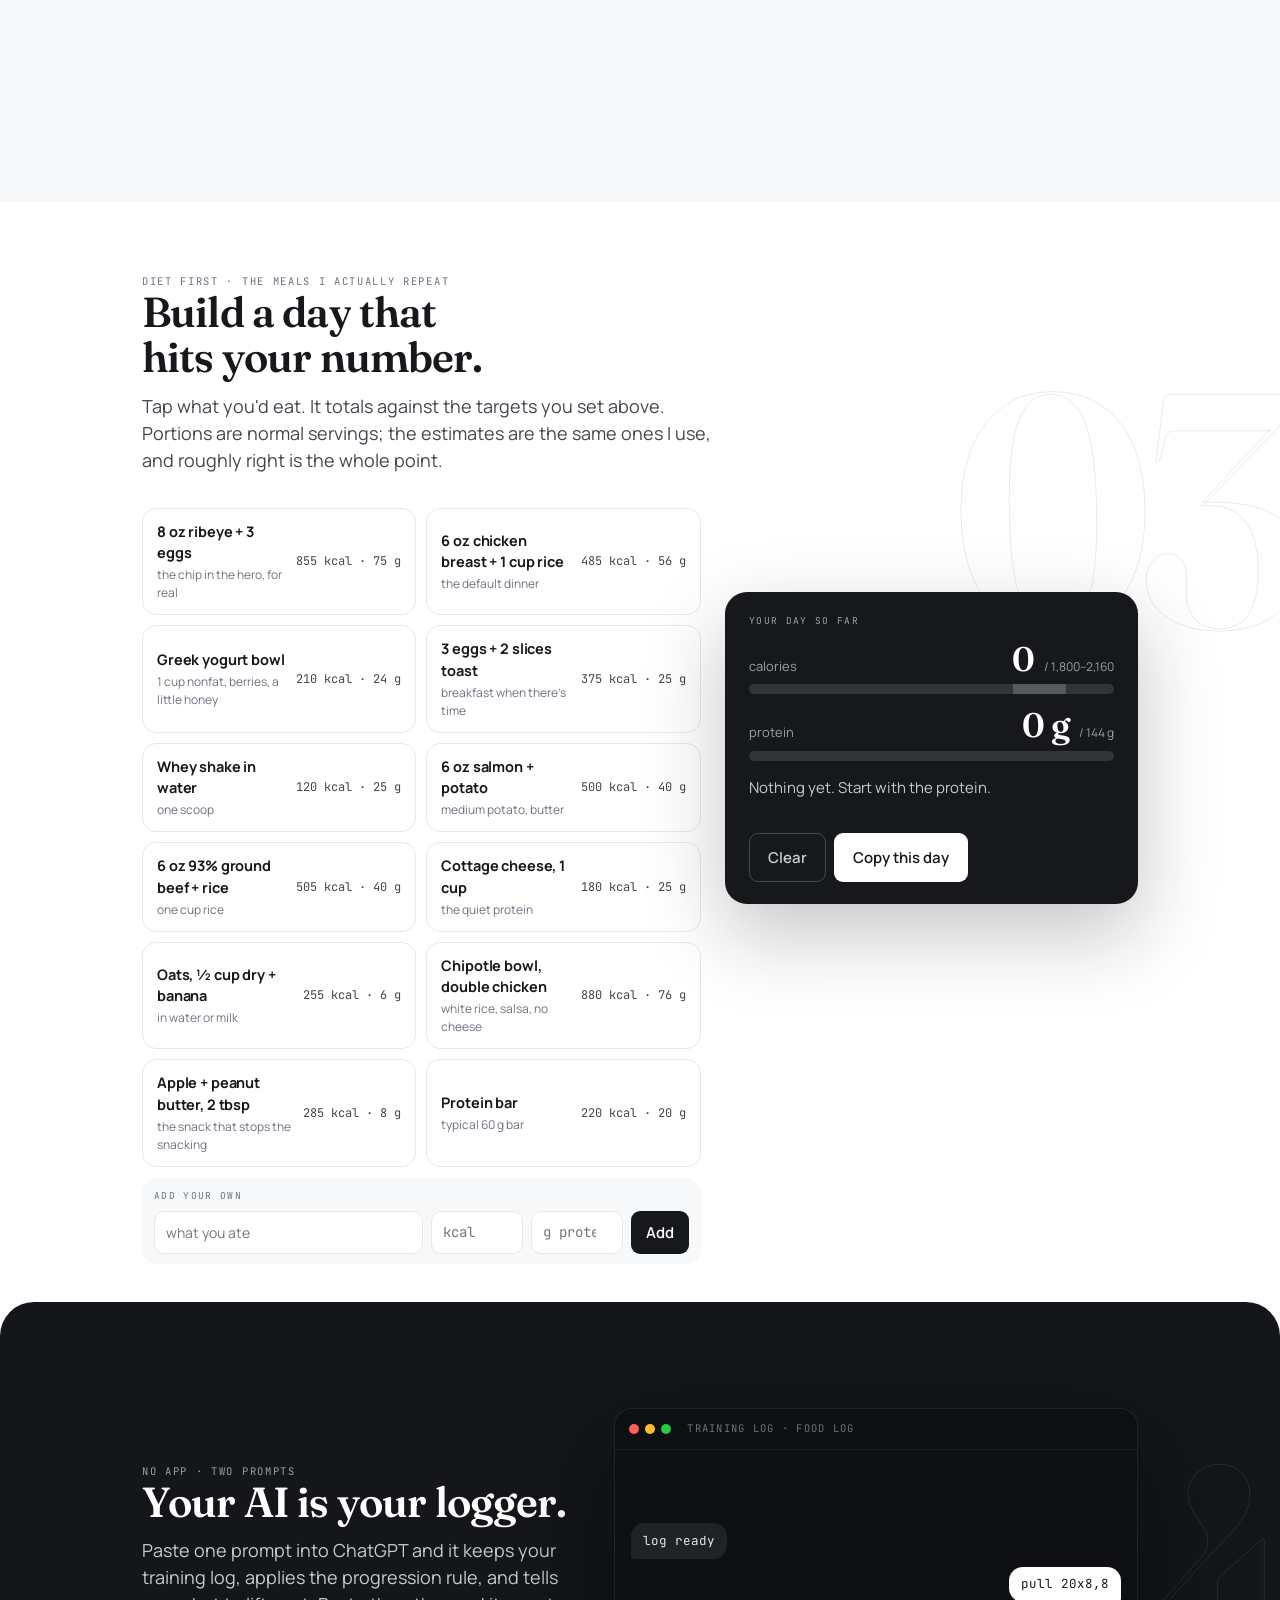
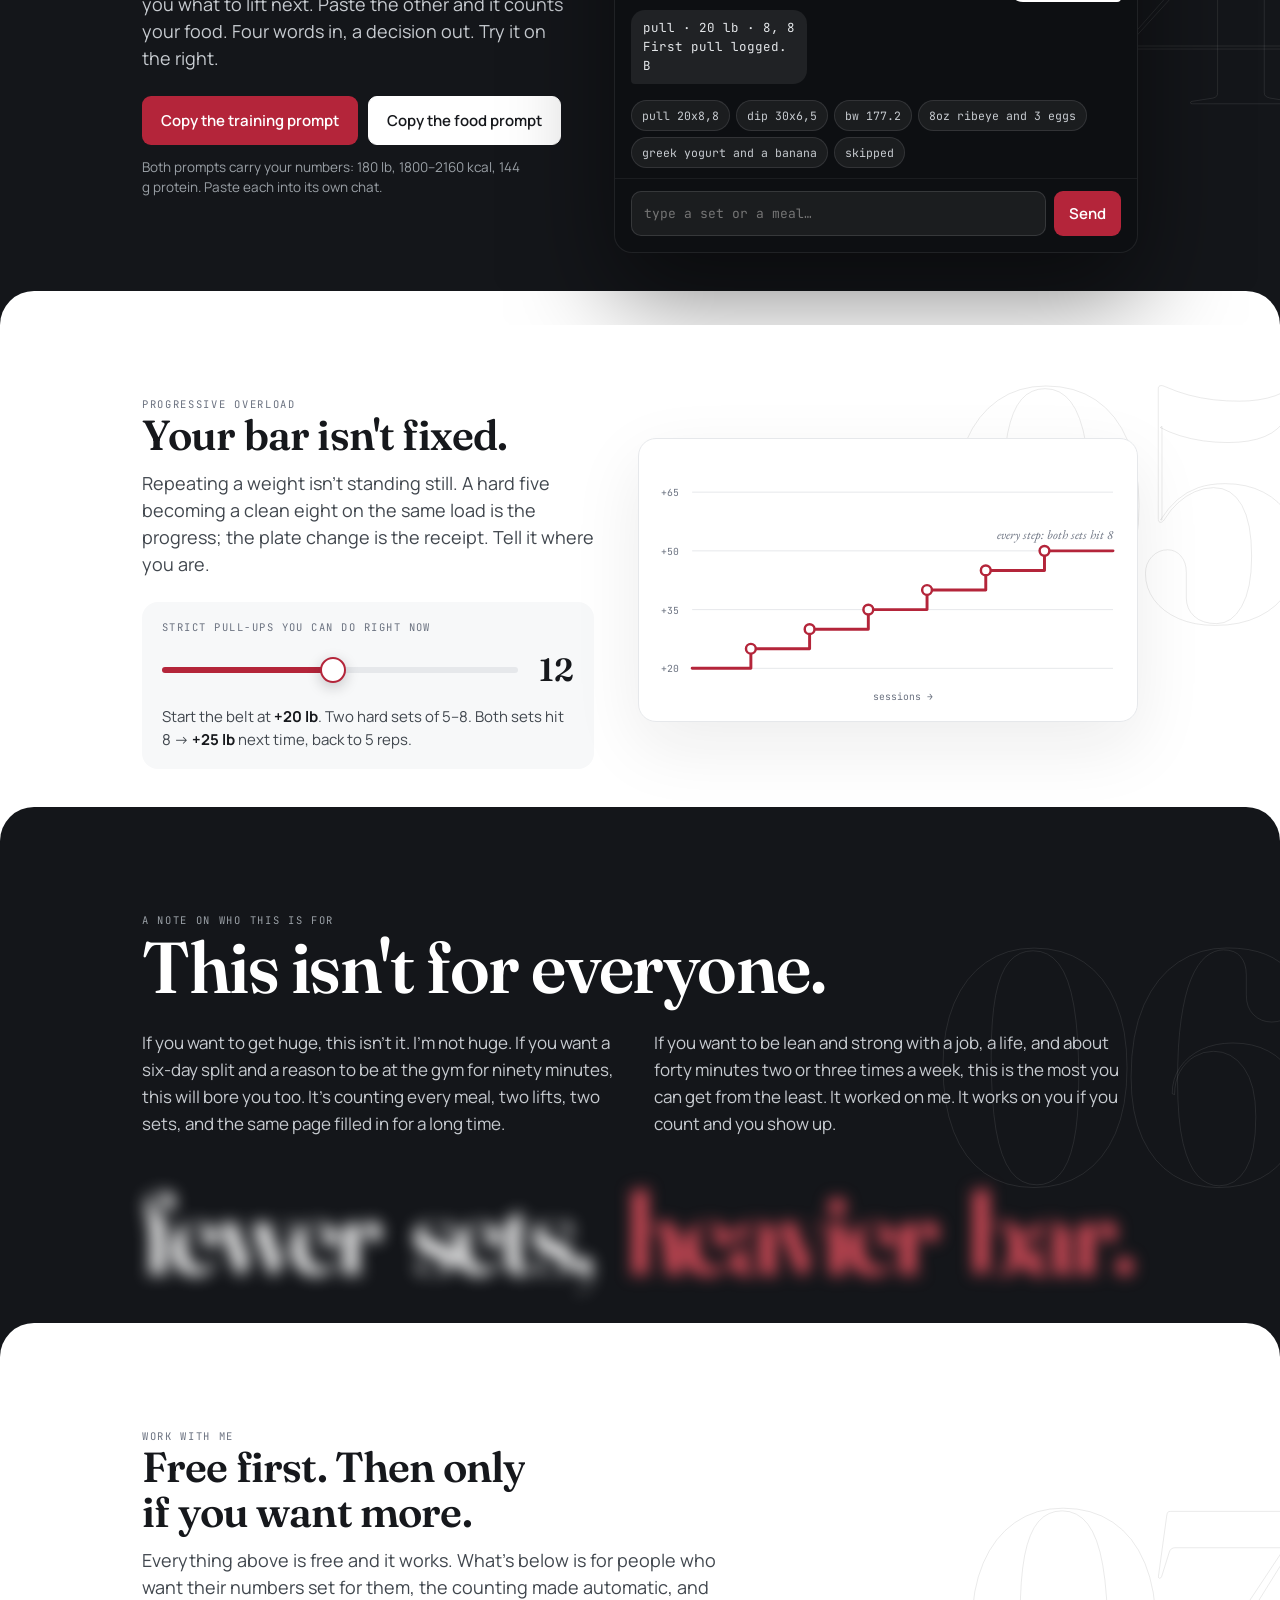
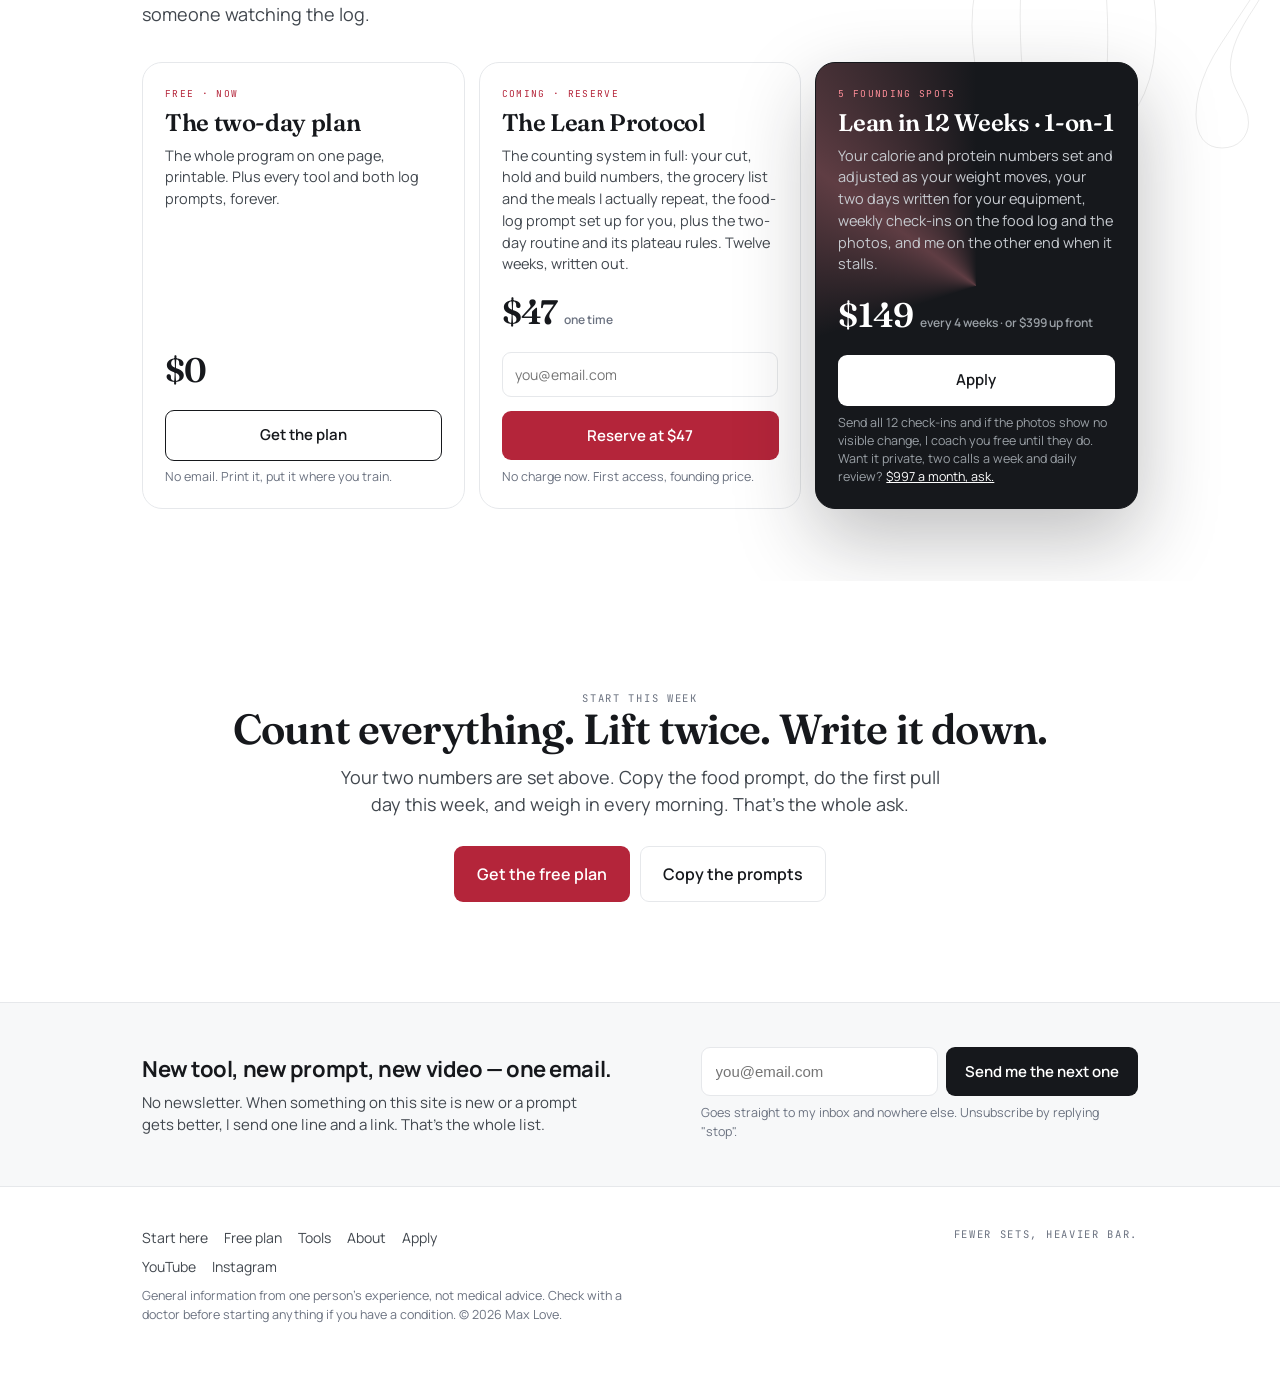
==== commit 5bf46665: "Installable and offline: web manifest plus a service worker so the rest timer, calculators and the p" ====
--- a/index.html
+++ b/index.html
@@ -12,6 +12,7 @@
 <meta name="twitter:card" content="summary_large_image"><meta name="twitter:image" content="https://maxlovefitness.com/og.jpg">
 <link rel="icon" href="favicon.svg" type="image/svg+xml">
 <link rel="apple-touch-icon" href="apple-touch-icon.jpg">
+<link rel="manifest" href="site.webmanifest">
 <link rel="preconnect" href="https://fonts.googleapis.com"><link rel="preconnect" href="https://fonts.gstatic.com" crossorigin>
 <link rel="stylesheet" href="https://fonts.googleapis.com/css2?family=Fraunces:opsz,wght@9..144,500;9..144,600&family=Manrope:wght@400;500;600;700;800&family=EB+Garamond:ital@1&family=JetBrains+Mono:wght@400;600&display=swap">
 <meta name="theme-color" content="#FFFFFF">
@@ -806,7 +807,8 @@
   </div>
   <div class="eyebrow">fewer sets, heavier bar.</div>
 </div></footer>
-<script>
+<script>if("serviceWorker" in navigator){addEventListener("load",function(){navigator.serviceWorker.register("sw.js").catch(function(){})});}
+
 document.documentElement.classList.add("js");
 (function(){
   var h=document.querySelector(".hdr"); if(h){ var f=function(){h.classList.toggle("stuck",window.scrollY>8)}; f(); addEventListener("scroll",f,{passive:true}); }
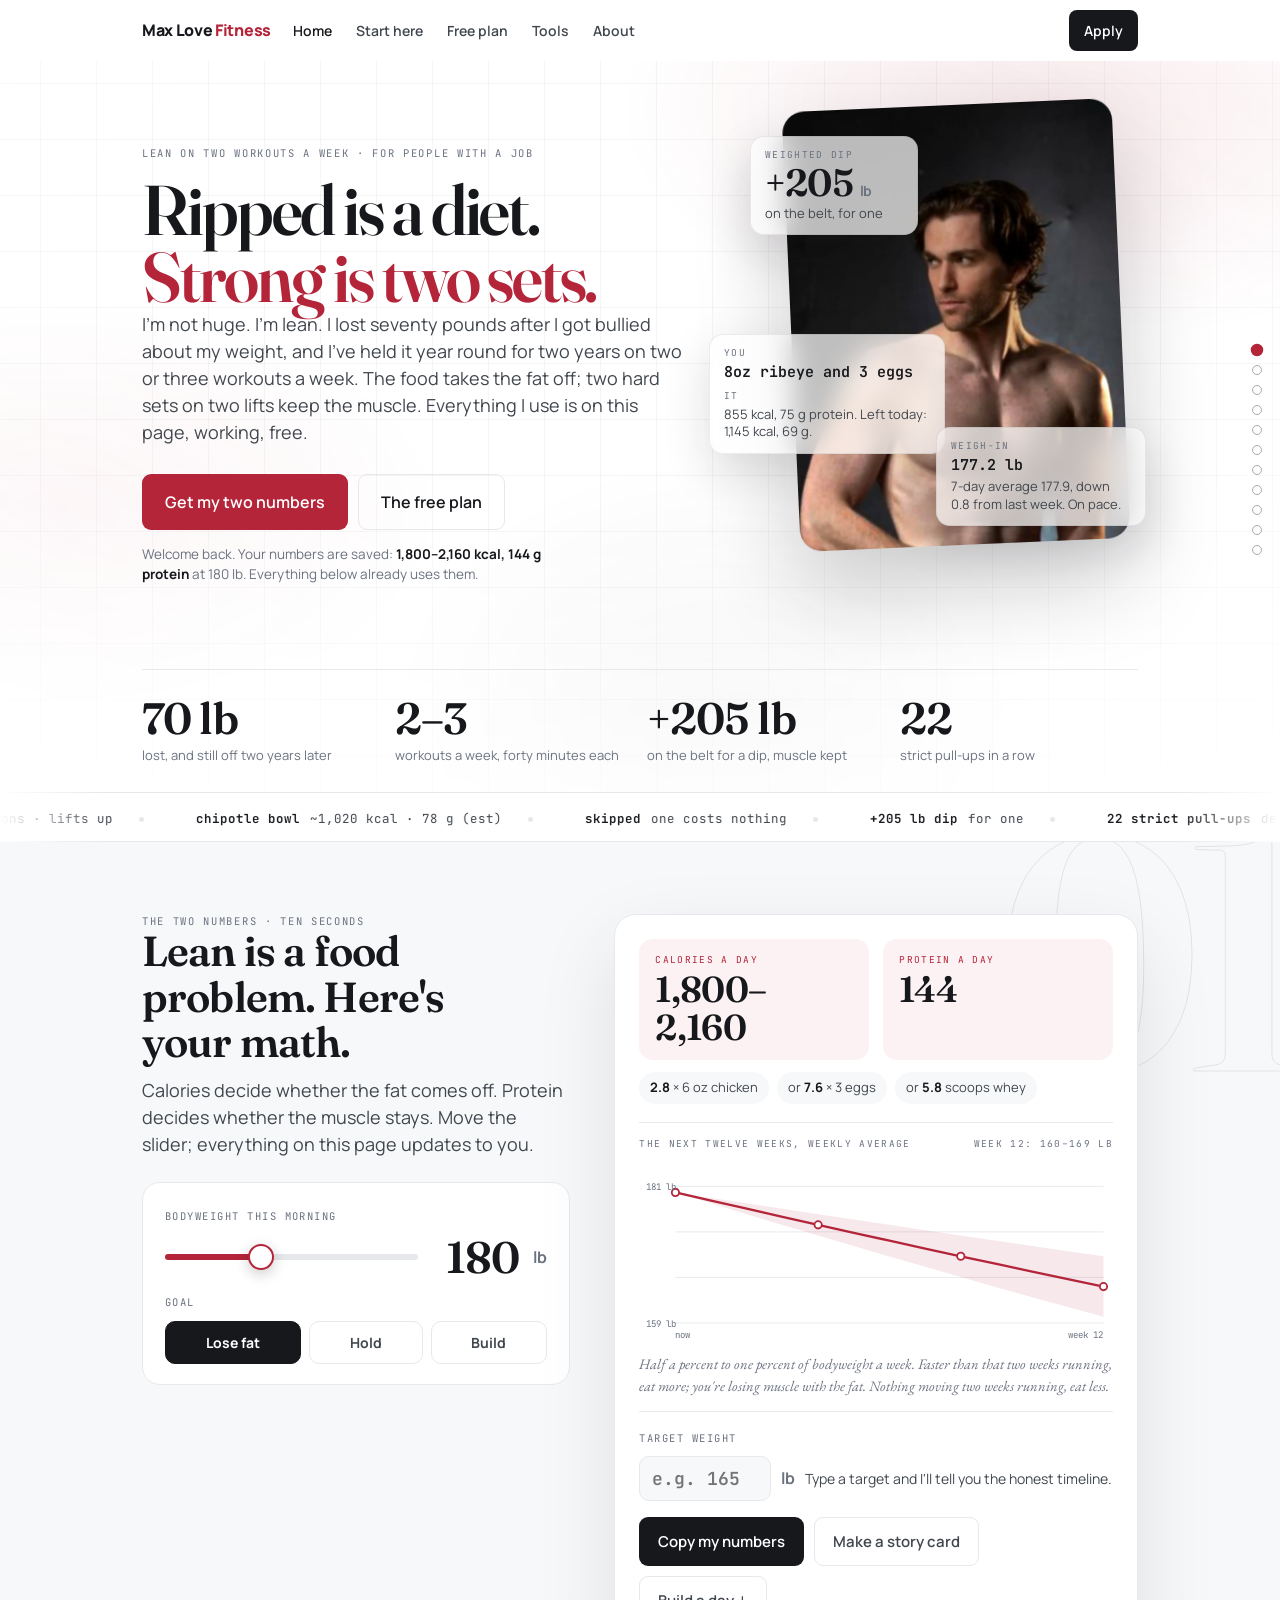
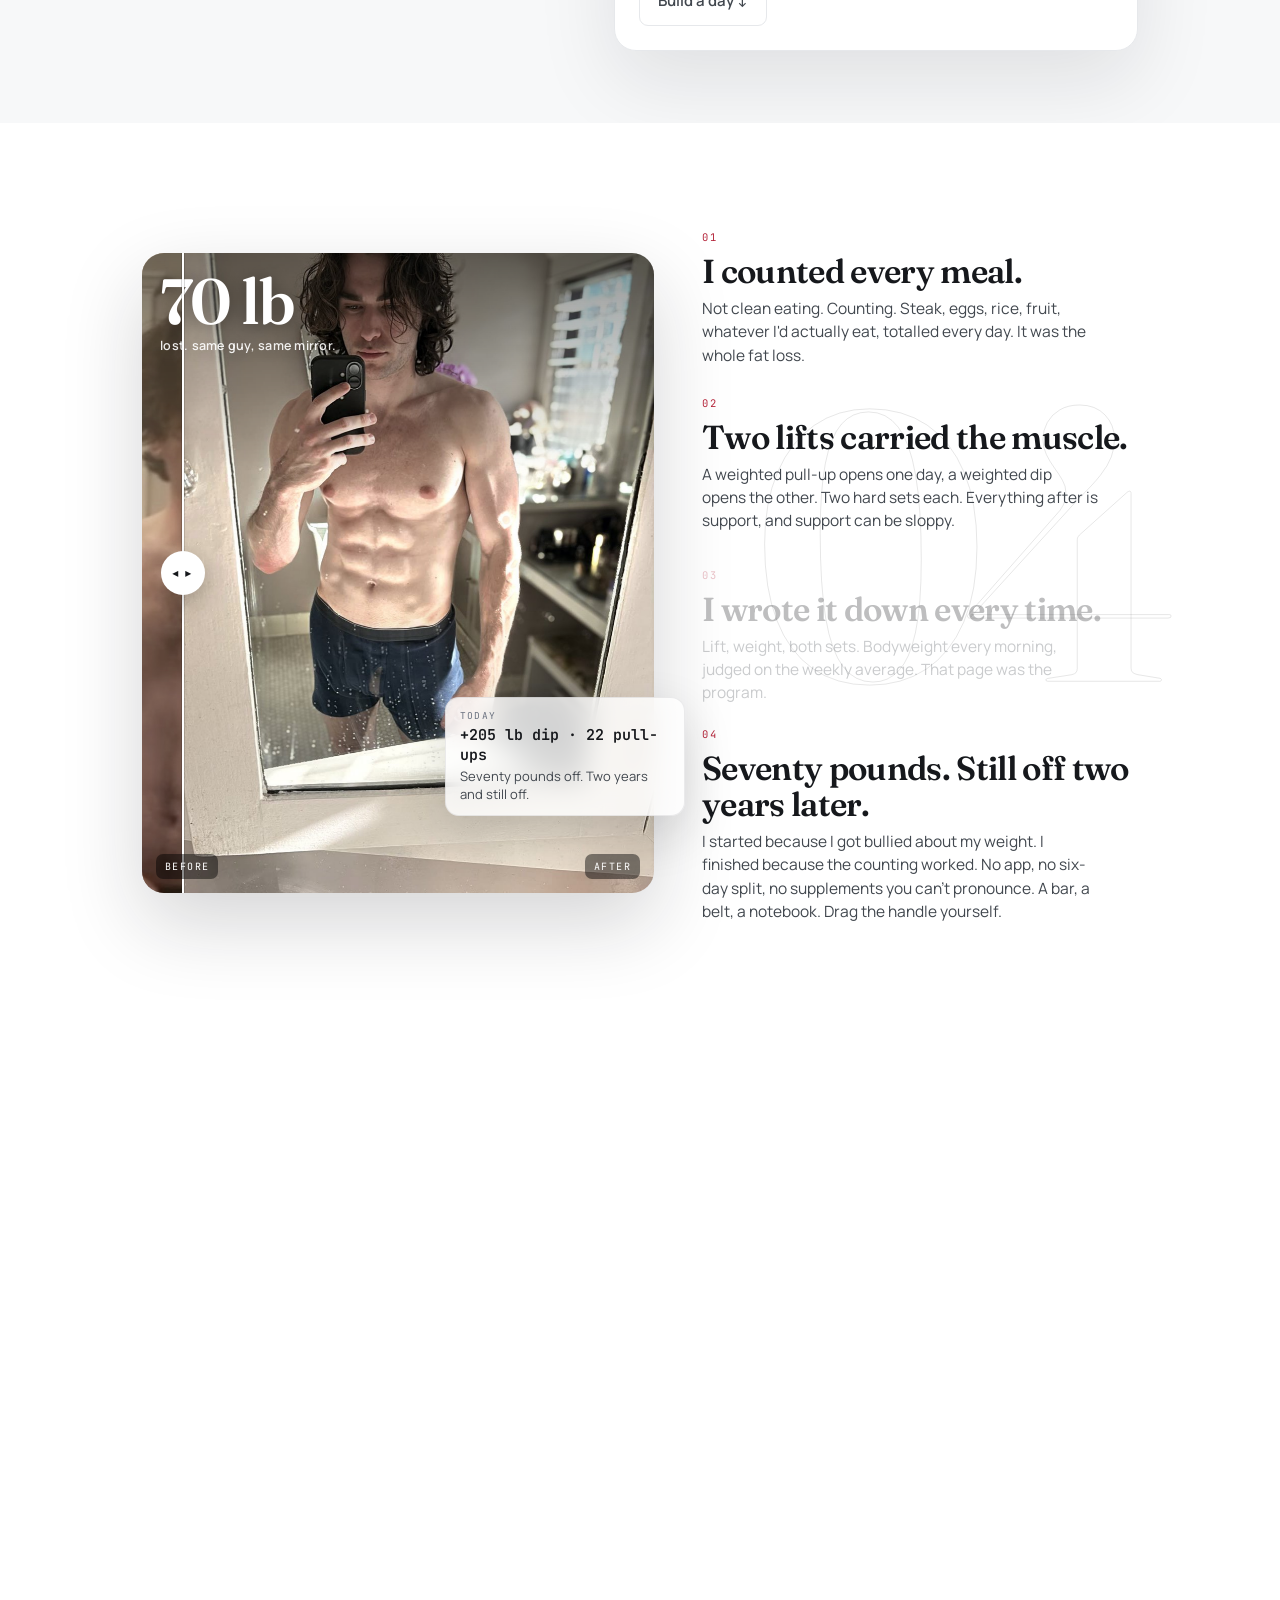
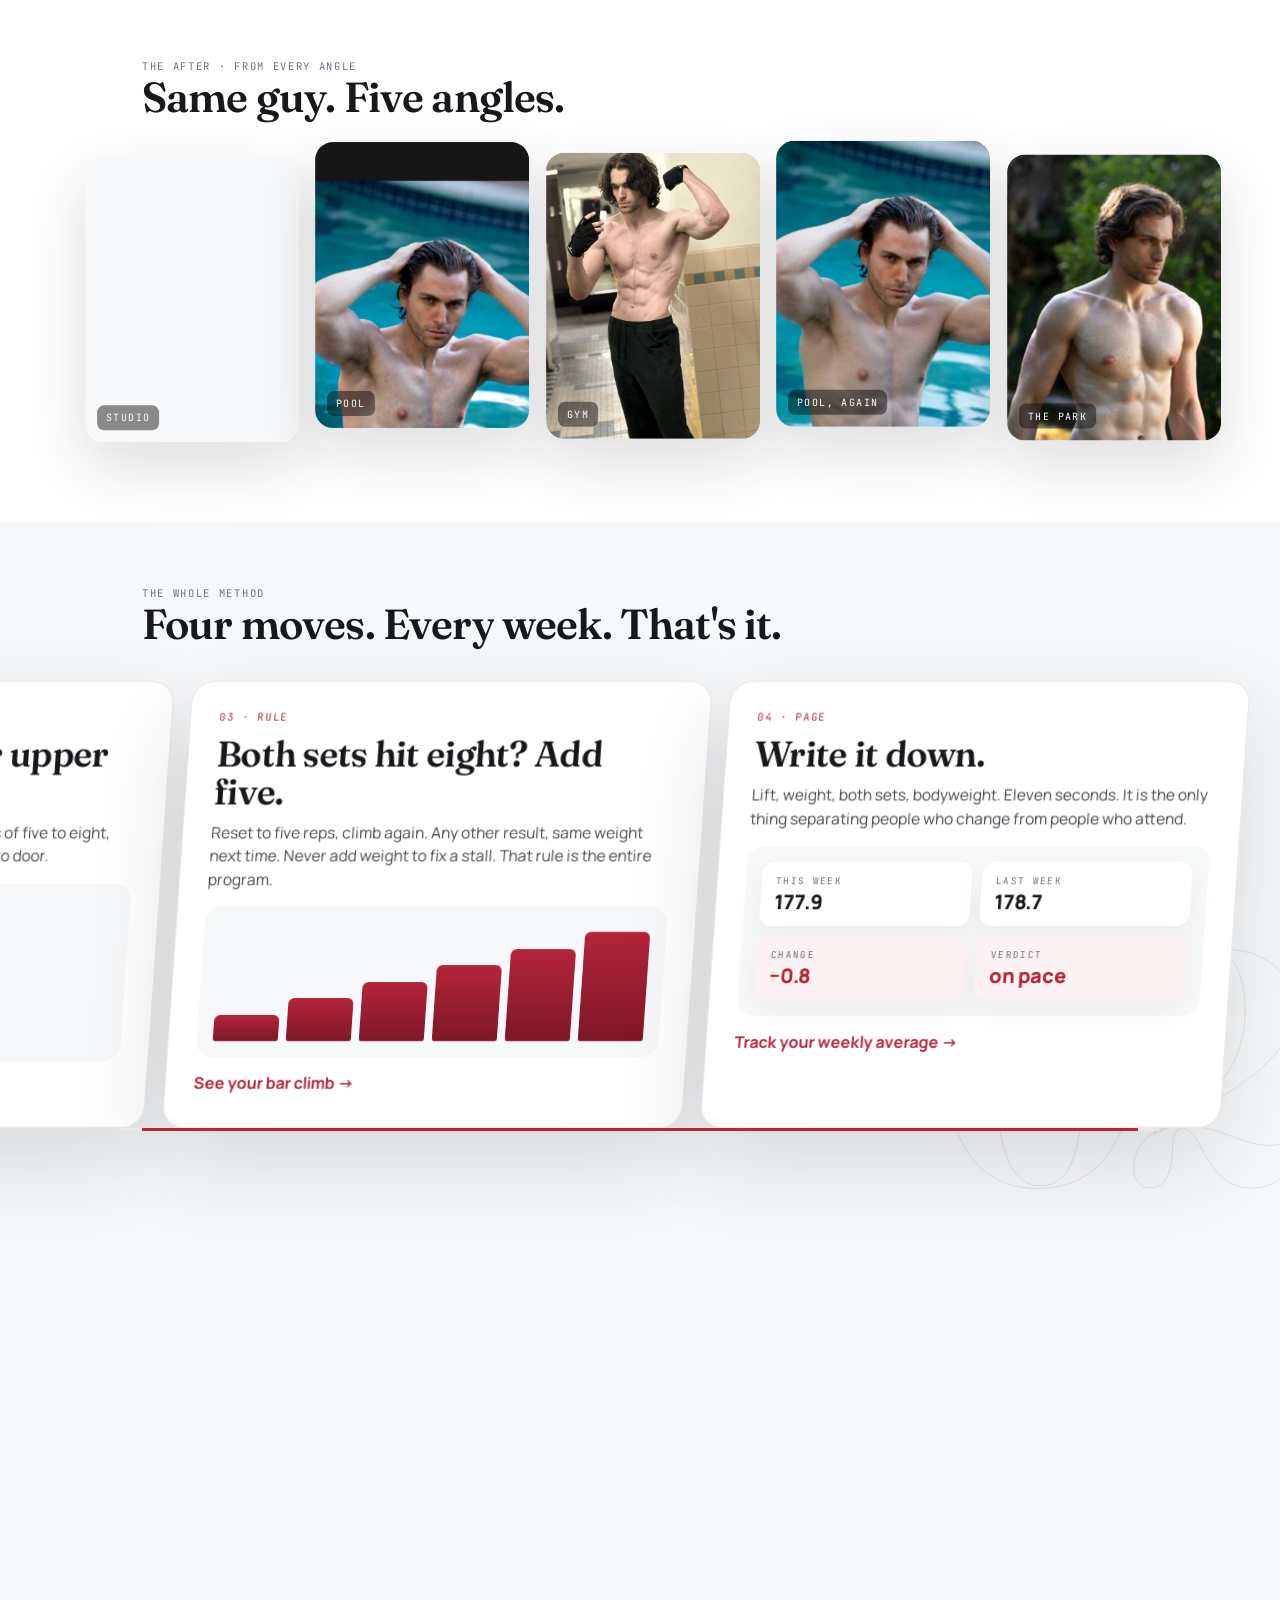
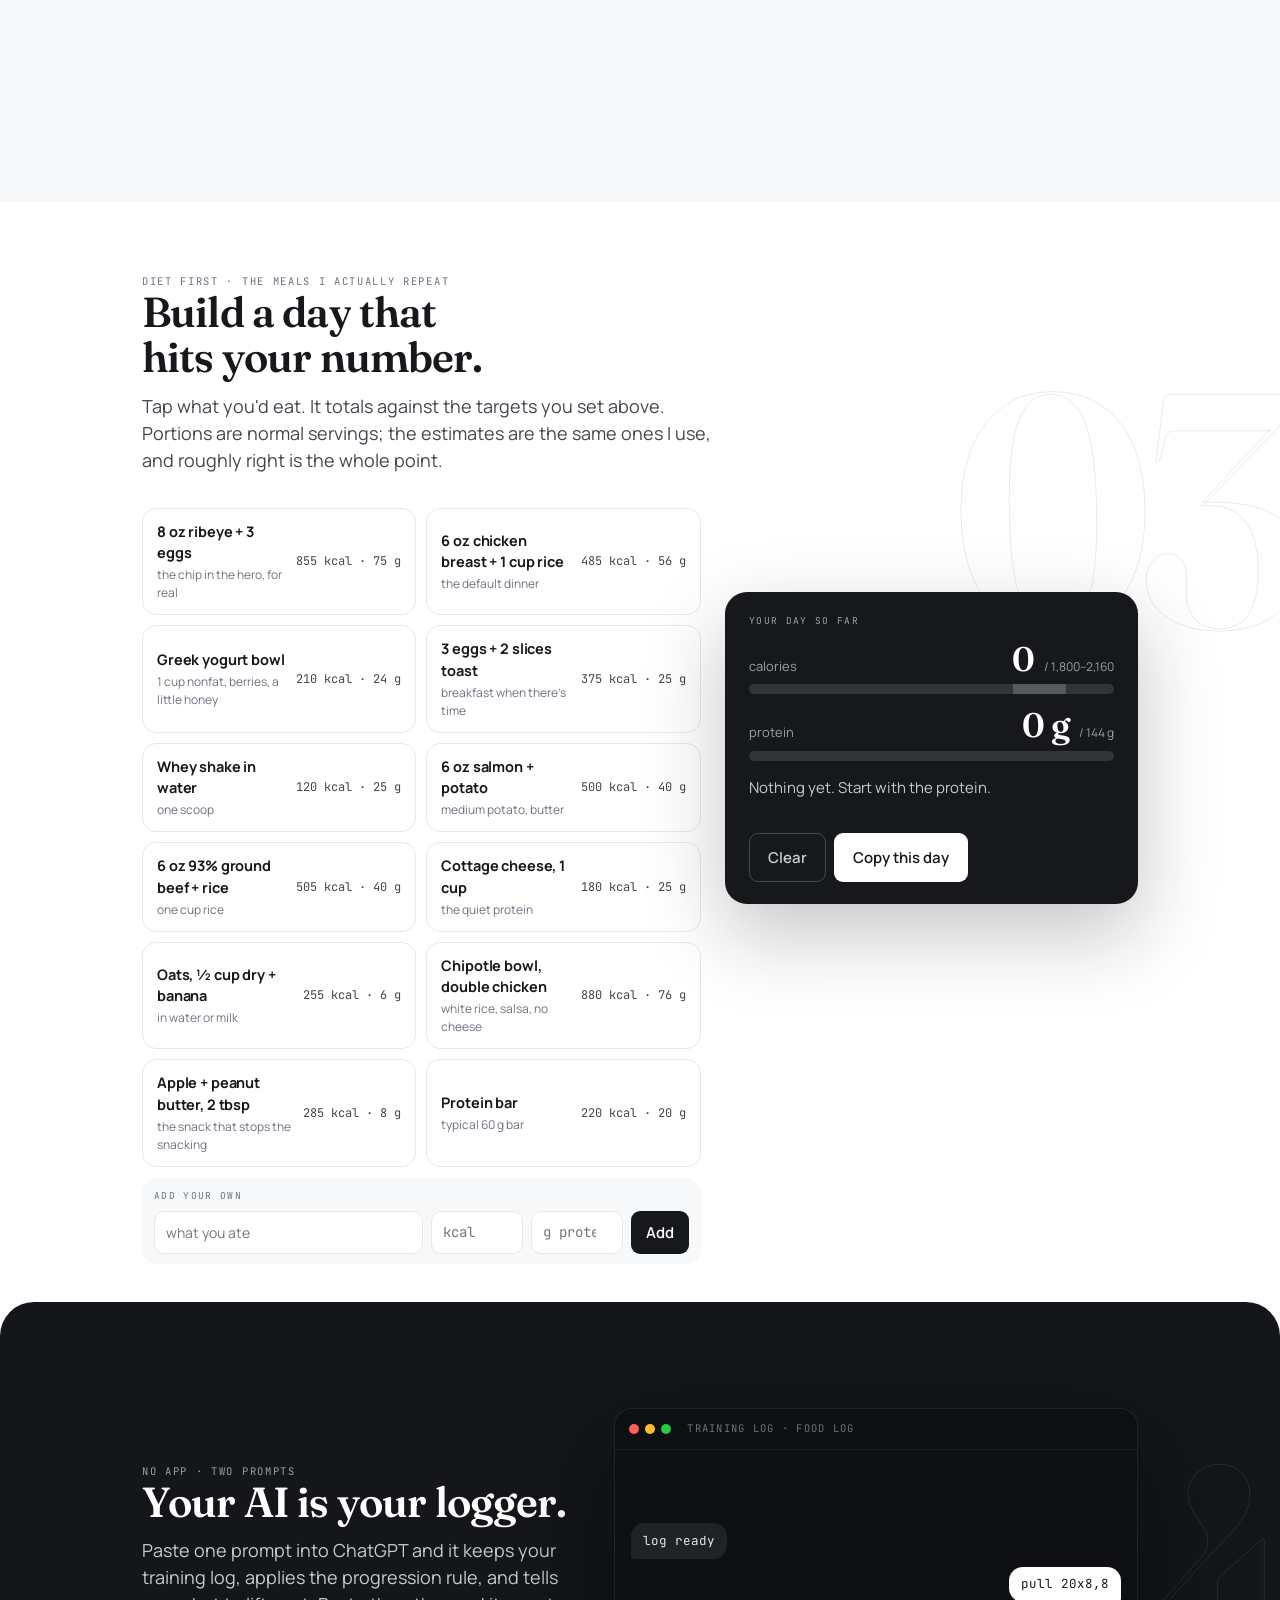
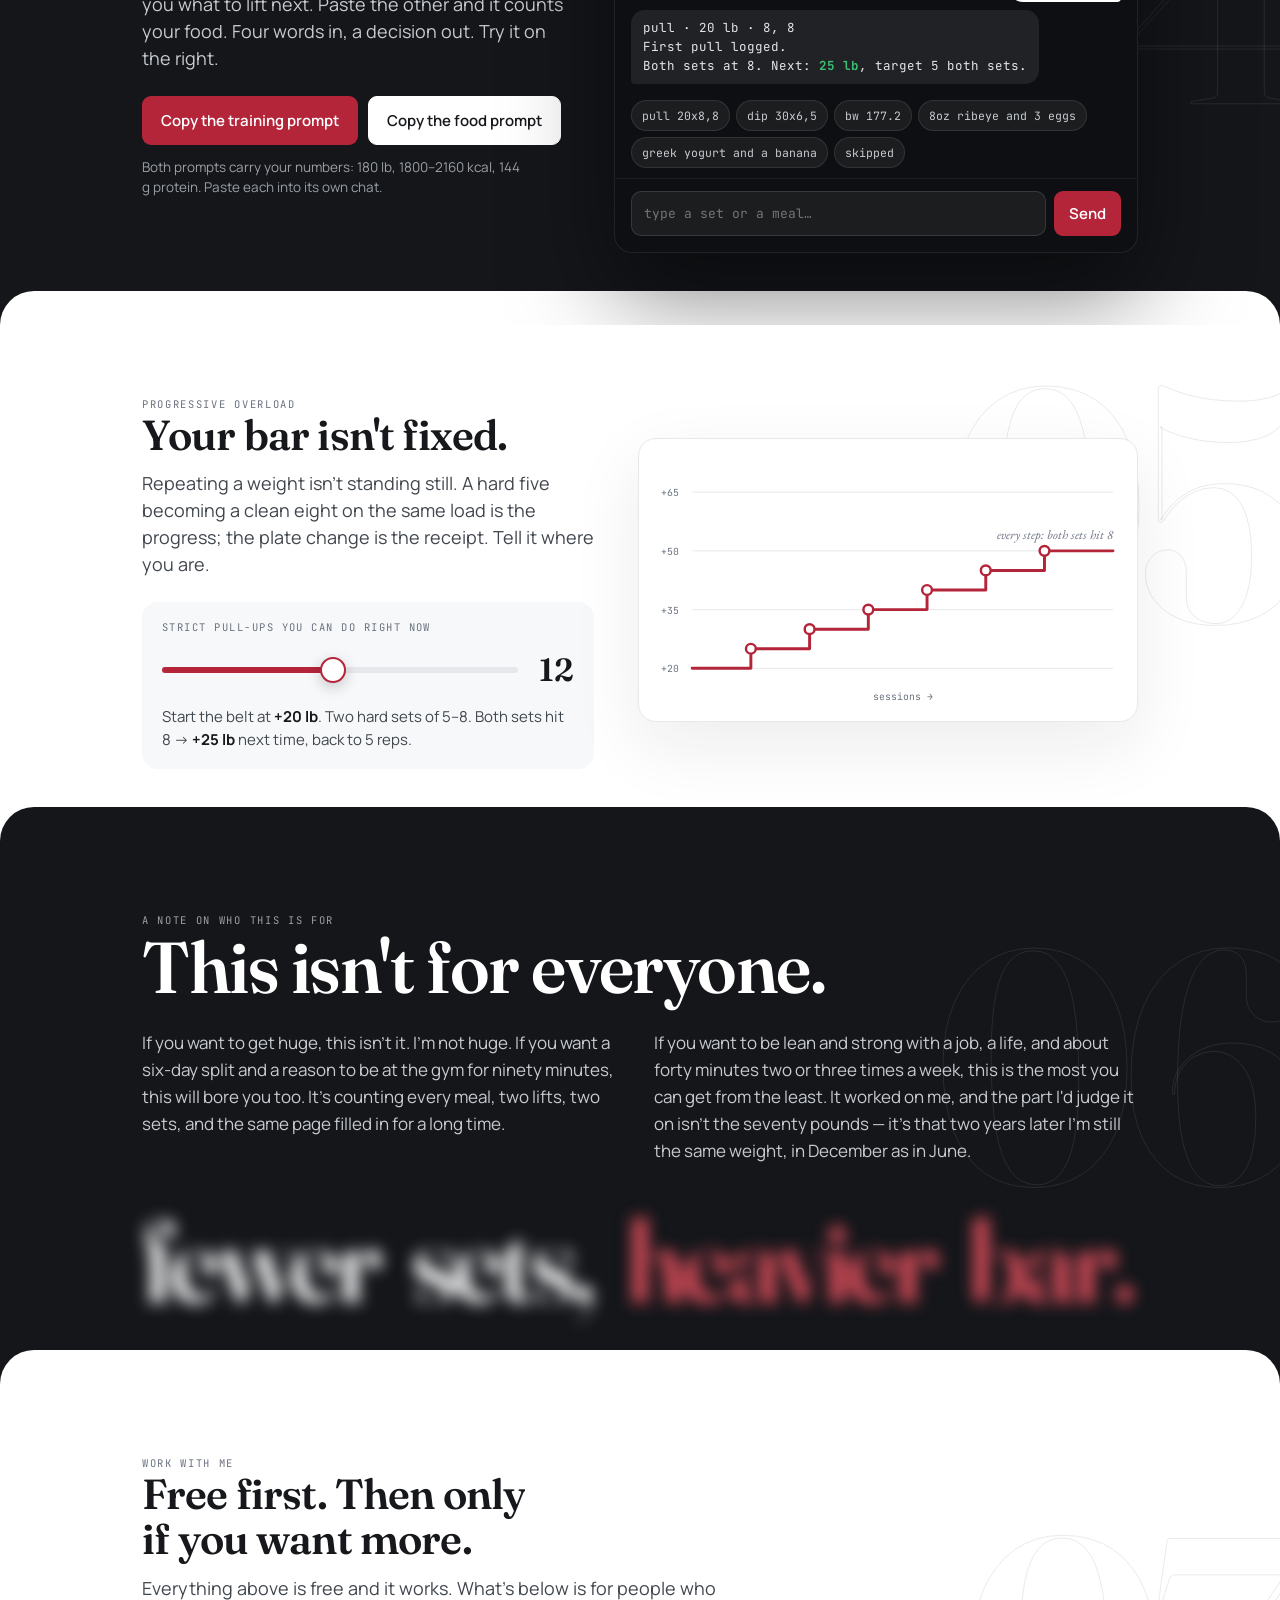
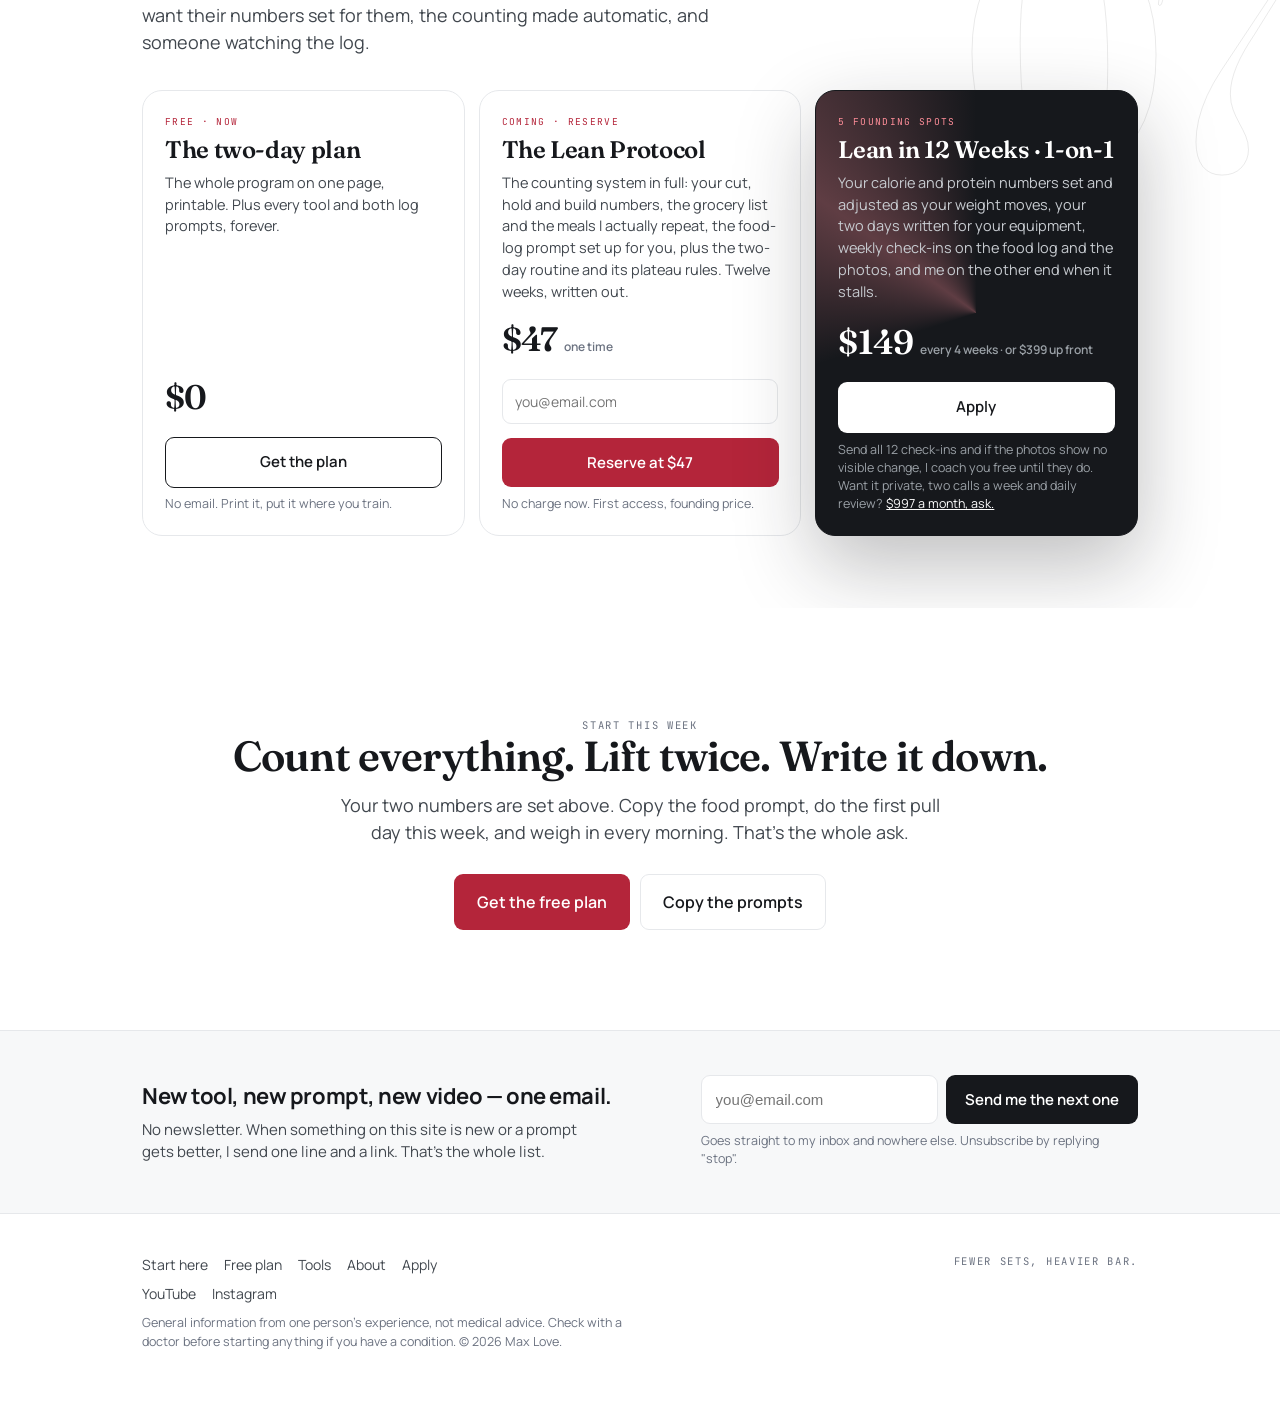
==== commit 0b3ff62b: "Brand story: lost 70 lb after being bullied, kept it off year round for two years. Into the hero, th" ====
--- a/index.html
+++ b/index.html
@@ -4,10 +4,10 @@
 <meta charset="utf-8">
 <meta name="viewport" content="width=device-width,initial-scale=1">
 <title>Max Love Fitness — fewer sets, heavier bar</title>
-<meta name="description" content="Weighted calisthenics for people with a job: two lifts, two hard sets, two or three days a week. Free plan, free calculators, and 1-on-1 coaching.">
+<meta name="description" content="Seventy pounds off and still off two years later. Weighted calisthenics for people with a job: two lifts, two hard sets, two or three days a week. Free plan, free calculators, and 1-on-1 coaching.">
 <link rel="canonical" href="https://maxlovefitness.com/">
 <meta property="og:type" content="website"><meta property="og:site_name" content="Max Love Fitness">
-<meta property="og:title" content="Max Love Fitness — fewer sets, heavier bar"><meta property="og:description" content="Weighted calisthenics for people with a job: two lifts, two hard sets, two or three days a week. Free plan, free calculators, and 1-on-1 coaching."><meta property="og:url" content="https://maxlovefitness.com/">
+<meta property="og:title" content="Max Love Fitness — fewer sets, heavier bar"><meta property="og:description" content="Seventy pounds off and still off two years later. Weighted calisthenics for people with a job: two lifts, two hard sets, two or three days a week. Free plan, free calculators, and 1-on-1 coaching."><meta property="og:url" content="https://maxlovefitness.com/">
 <meta property="og:image" content="https://maxlovefitness.com/og.jpg"><meta property="og:image:width" content="1200"><meta property="og:image:height" content="630"><meta property="og:image:alt" content="Max Love, before and after: 70 lb lost, same guy, same mirror">
 <meta name="twitter:card" content="summary_large_image"><meta name="twitter:image" content="https://maxlovefitness.com/og.jpg">
 <link rel="icon" href="favicon.svg" type="image/svg+xml">
@@ -549,7 +549,7 @@
     <div class="hx-copy">
       <div class="eyebrow rv">lean on two workouts a week · for people with a job</div>
       <h1 class="hx-h1" id="hxTitle"><span class="w">Ripped</span> <span class="w">is</span> <span class="w">a</span> <span class="w">diet.</span><br><span class="w red">Strong</span> <span class="w red">is</span> <span class="w red">two</span> <span class="w red">sets.</span></h1>
-      <p class="lede rv d2">I'm not huge. I'm lean, and I got lean by counting every meal and lifting two or three days a week. The food takes the fat off; two hard sets on two lifts keep the muscle. Everything I use is on this page, working, free.</p>
+      <p class="lede rv d2">I'm not huge. I'm lean. I lost seventy pounds after I got bullied about my weight, and I've held it year round for two years on two or three workouts a week. The food takes the fat off; two hard sets on two lifts keep the muscle. Everything I use is on this page, working, free.</p>
       <div class="hx-ctas rv d3">
         <a class="btn solid big" href="#numbers">Get my two numbers</a>
         <a class="btn ghost-dark big" href="plan.html">The free plan</a>
@@ -566,7 +566,7 @@
   </div>
   <div class="wrap">
     <div class="hx-stats rv">
-      <div><b><span data-count="70">0</span> lb</b><span>lost, every meal counted</span></div>
+      <div><b><span data-count="70">0</span> lb</b><span>lost, and still off two years later</span></div>
       <div><b><span data-count="2">0</span>–3</b><span>workouts a week, forty minutes each</span></div>
       <div><b><span data-count="205" data-pre="+">0</span> lb</b><span>on the belt for a dip, muscle kept</span></div>
       <div><b><span data-count="22">0</span></b><span>strict pull-ups in a row</span></div>
@@ -632,7 +632,7 @@
         <li class="on" data-chip-k="food log" data-chip-b="8oz ribeye and 3 eggs" data-chip-e="855 kcal, 75 g protein. Left: 1,145 kcal, 69 g."><span class="eyebrow">01</span><b>I counted every meal.</b><p>Not clean eating. Counting. Steak, eggs, rice, fruit, whatever I'd actually eat, totalled every day. It was the whole fat loss.</p></li>
         <li data-chip-k="training log" data-chip-b="pull 20x8,8" data-chip-e="Up. Both sets at 8. Next: 25 lb, target 5."><span class="eyebrow">02</span><b>Two lifts carried the muscle.</b><p>A weighted pull-up opens one day, a weighted dip opens the other. Two hard sets each. Everything after is support, and support can be sloppy.</p></li>
         <li data-chip-k="weigh-in" data-chip-b="177.2 lb" data-chip-e="7-day average 177.9. Down 0.8 on the week."><span class="eyebrow">03</span><b>I wrote it down every time.</b><p>Lift, weight, both sets. Bodyweight every morning, judged on the weekly average. That page was the program.</p></li>
-        <li data-chip-k="today" data-chip-b="+205 lb dip · 22 pull-ups" data-chip-e="Seventy pounds lighter. Same person."><span class="eyebrow">04</span><b>Seventy pounds. Same person.</b><p>No app, no six-day split, no supplements you can't pronounce. A bar, a belt, a notebook, and the counting. Drag the handle yourself.</p></li>
+        <li data-chip-k="today" data-chip-b="+205 lb dip · 22 pull-ups" data-chip-e="Seventy pounds off. Two years and still off."><span class="eyebrow">04</span><b>Seventy pounds. Still off two years later.</b><p>I started because I got bullied about my weight. I finished because the counting worked. No app, no six-day split, no supplements you can't pronounce. A bar, a belt, a notebook. Drag the handle yourself.</p></li>
       </ol>
     </div>
   </div>
@@ -745,7 +745,7 @@
   <h2 class="sec" data-split>This isn't for everyone.</h2>
   <div class="mani-grid">
     <p class="rv d2">If you want to get huge, this isn't it. I'm not huge. If you want a six-day split and a reason to be at the gym for ninety minutes, this will bore you too. It's counting every meal, two lifts, two sets, and the same page filled in for a long time.</p>
-    <p class="rv d3">If you want to be lean and strong with a job, a life, and about forty minutes two or three times a week, this is the most you can get from the least. It worked on me. It works on you if you count and you show up.</p>
+    <p class="rv d3">If you want to be lean and strong with a job, a life, and about forty minutes two or three times a week, this is the most you can get from the least. It worked on me, and the part I'd judge it on isn't the seventy pounds — it's that two years later I'm still the same weight, in December as in June.</p>
   </div>
   <div class="mani-line" id="maniLine" data-sp><span>fewer</span> <span>sets,</span> <span class="red">heavier</span> <span class="red">bar.</span></div>
 </div></section>
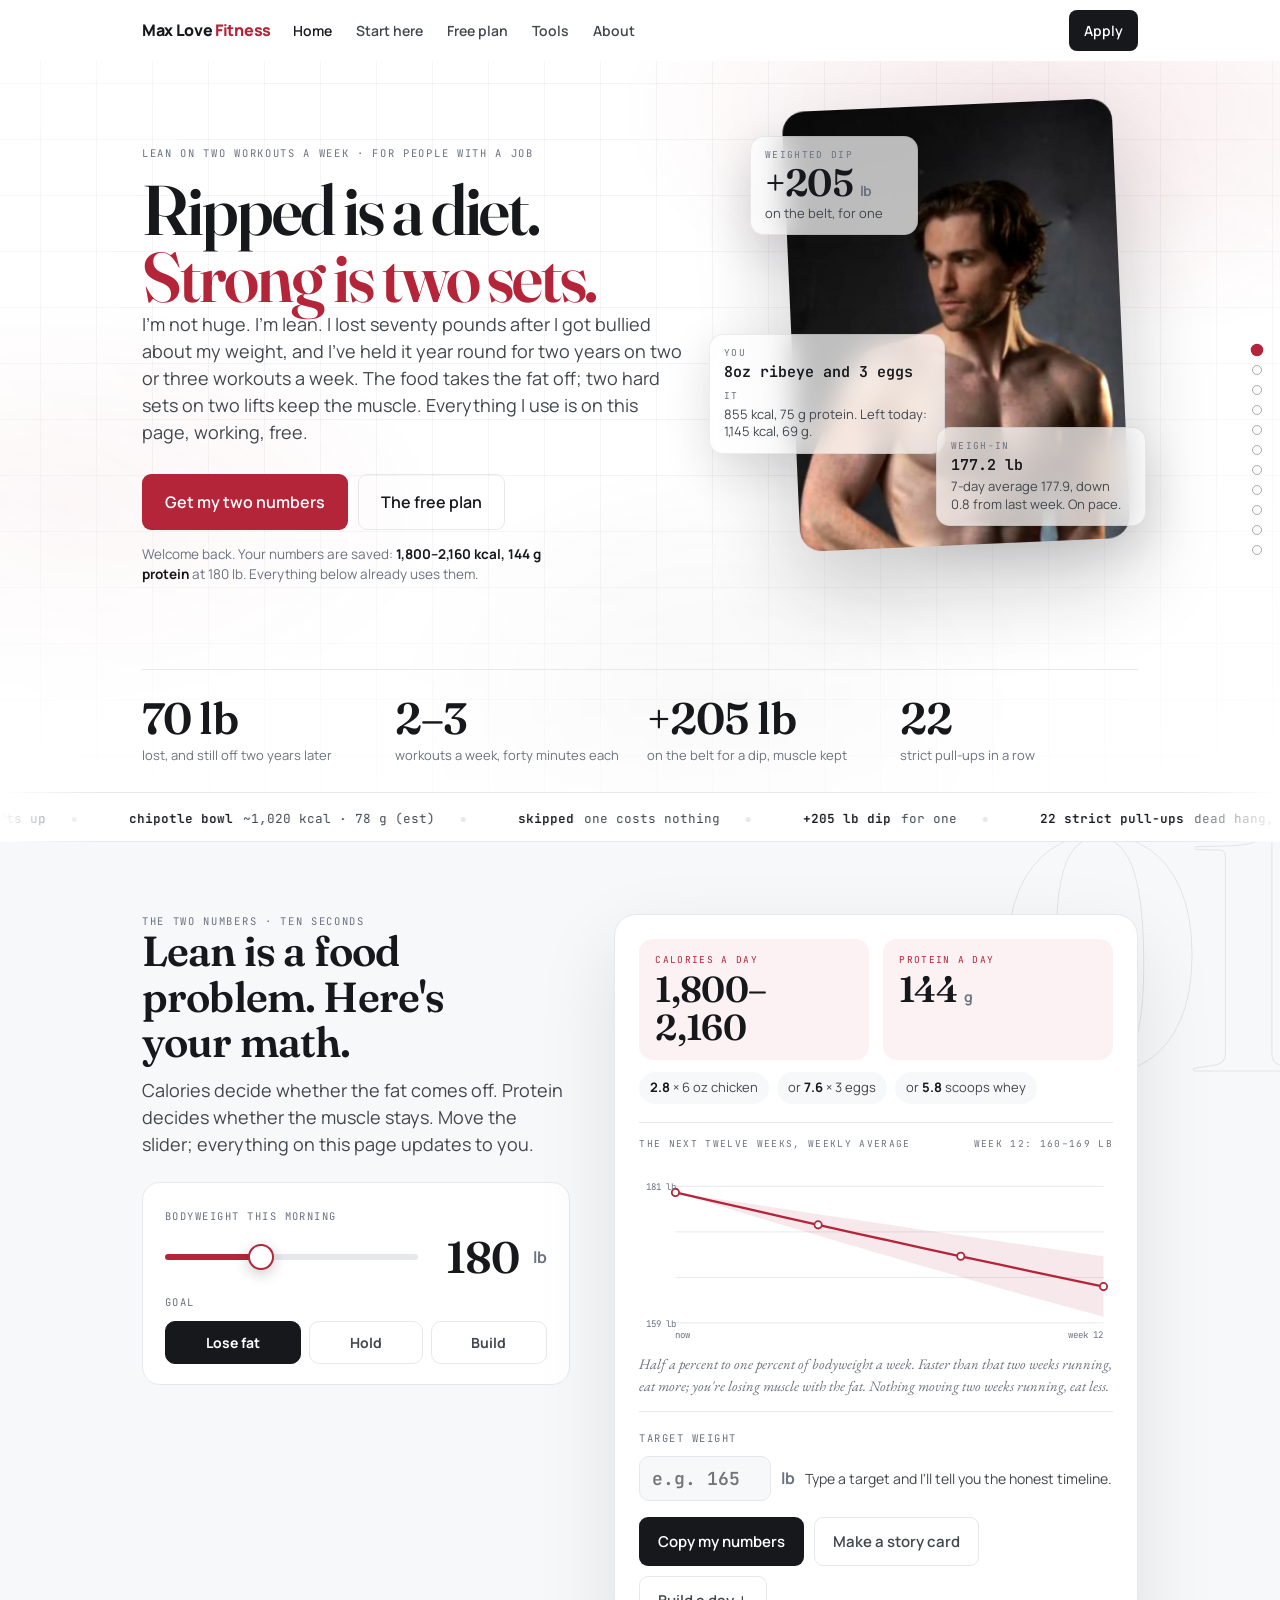
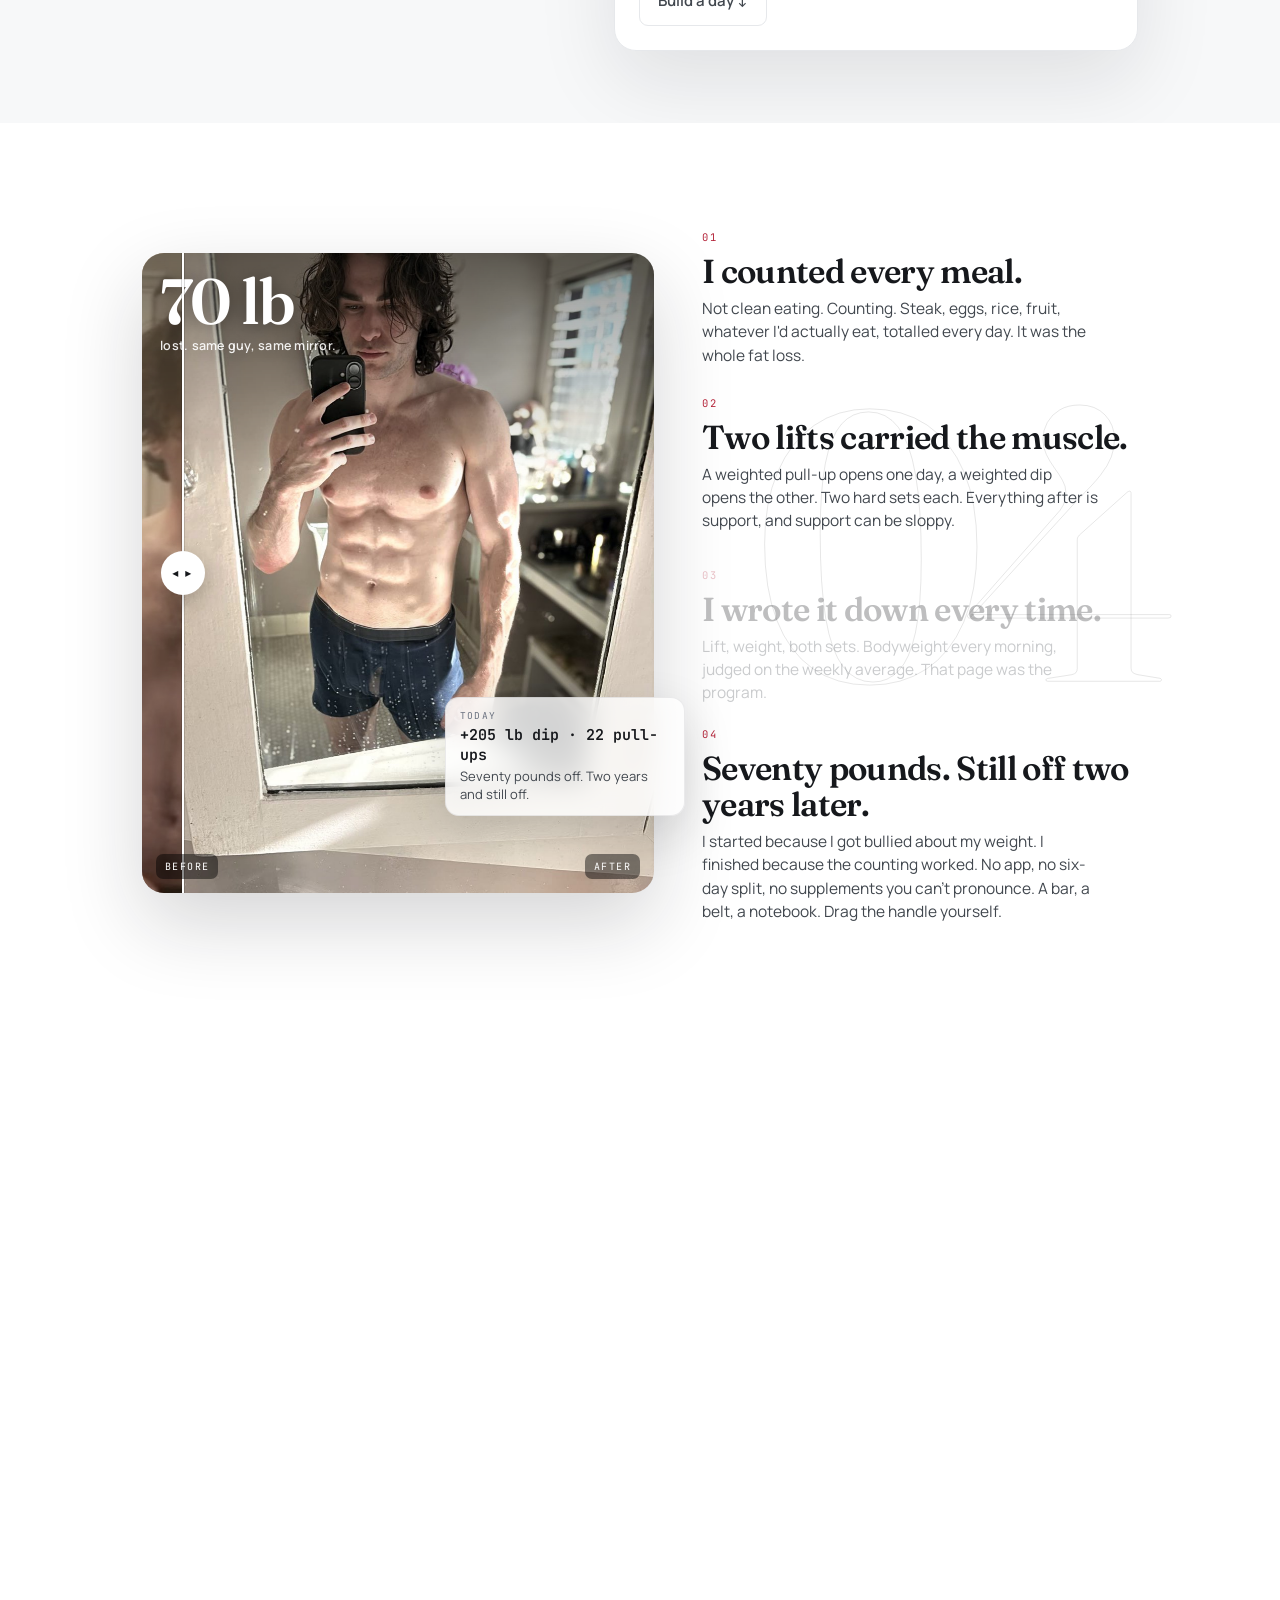
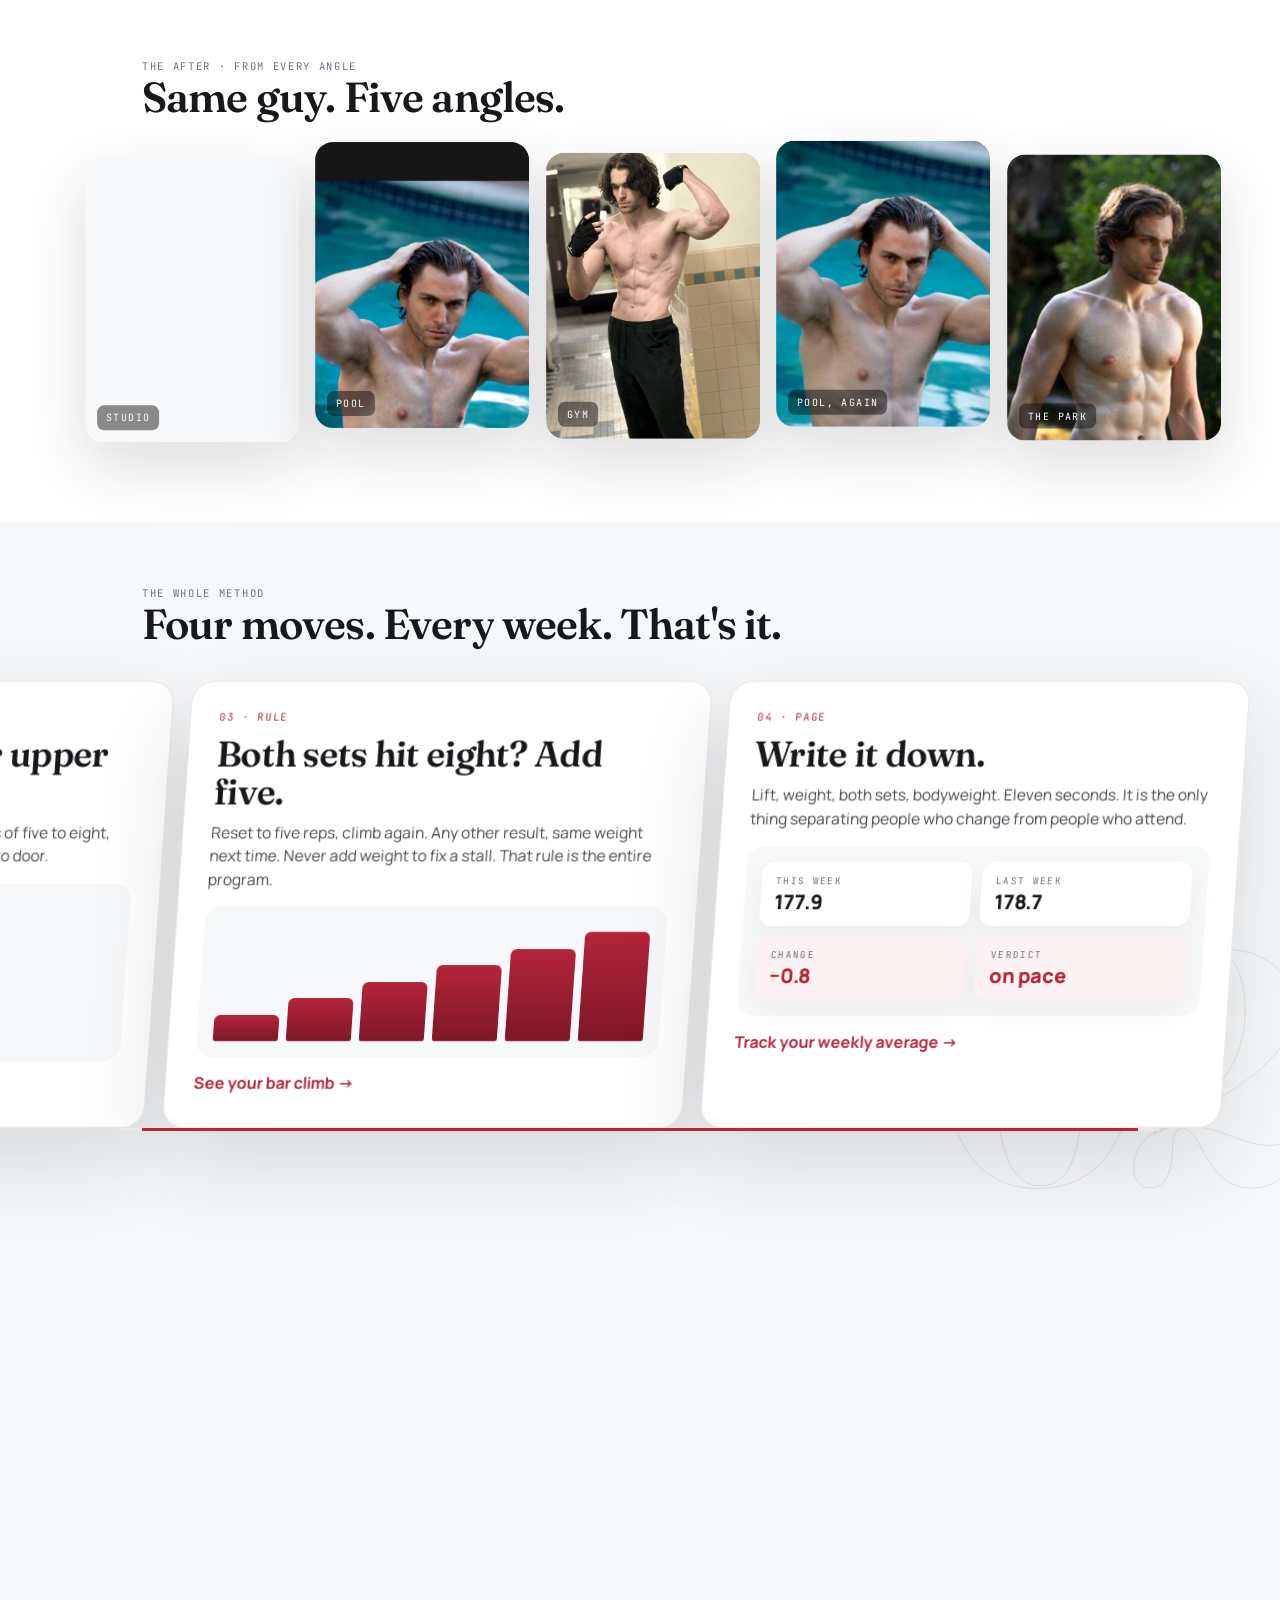
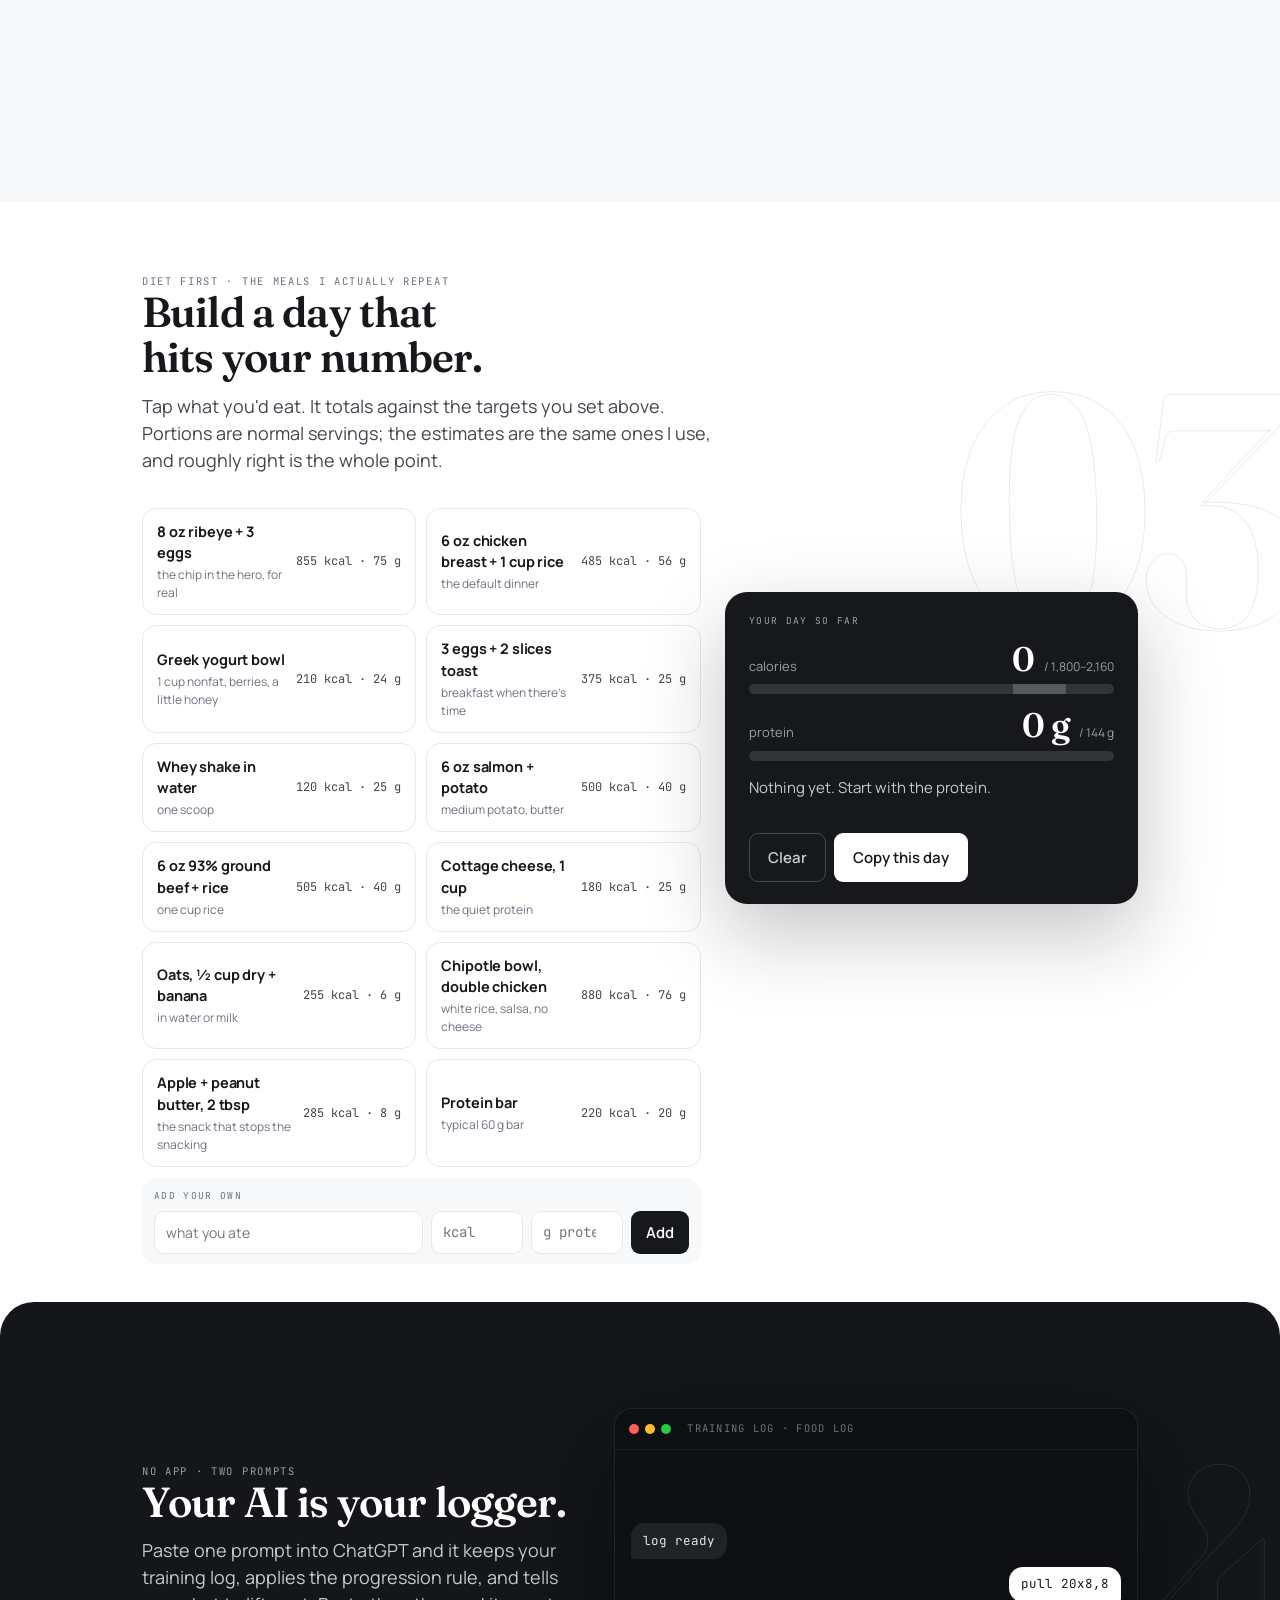
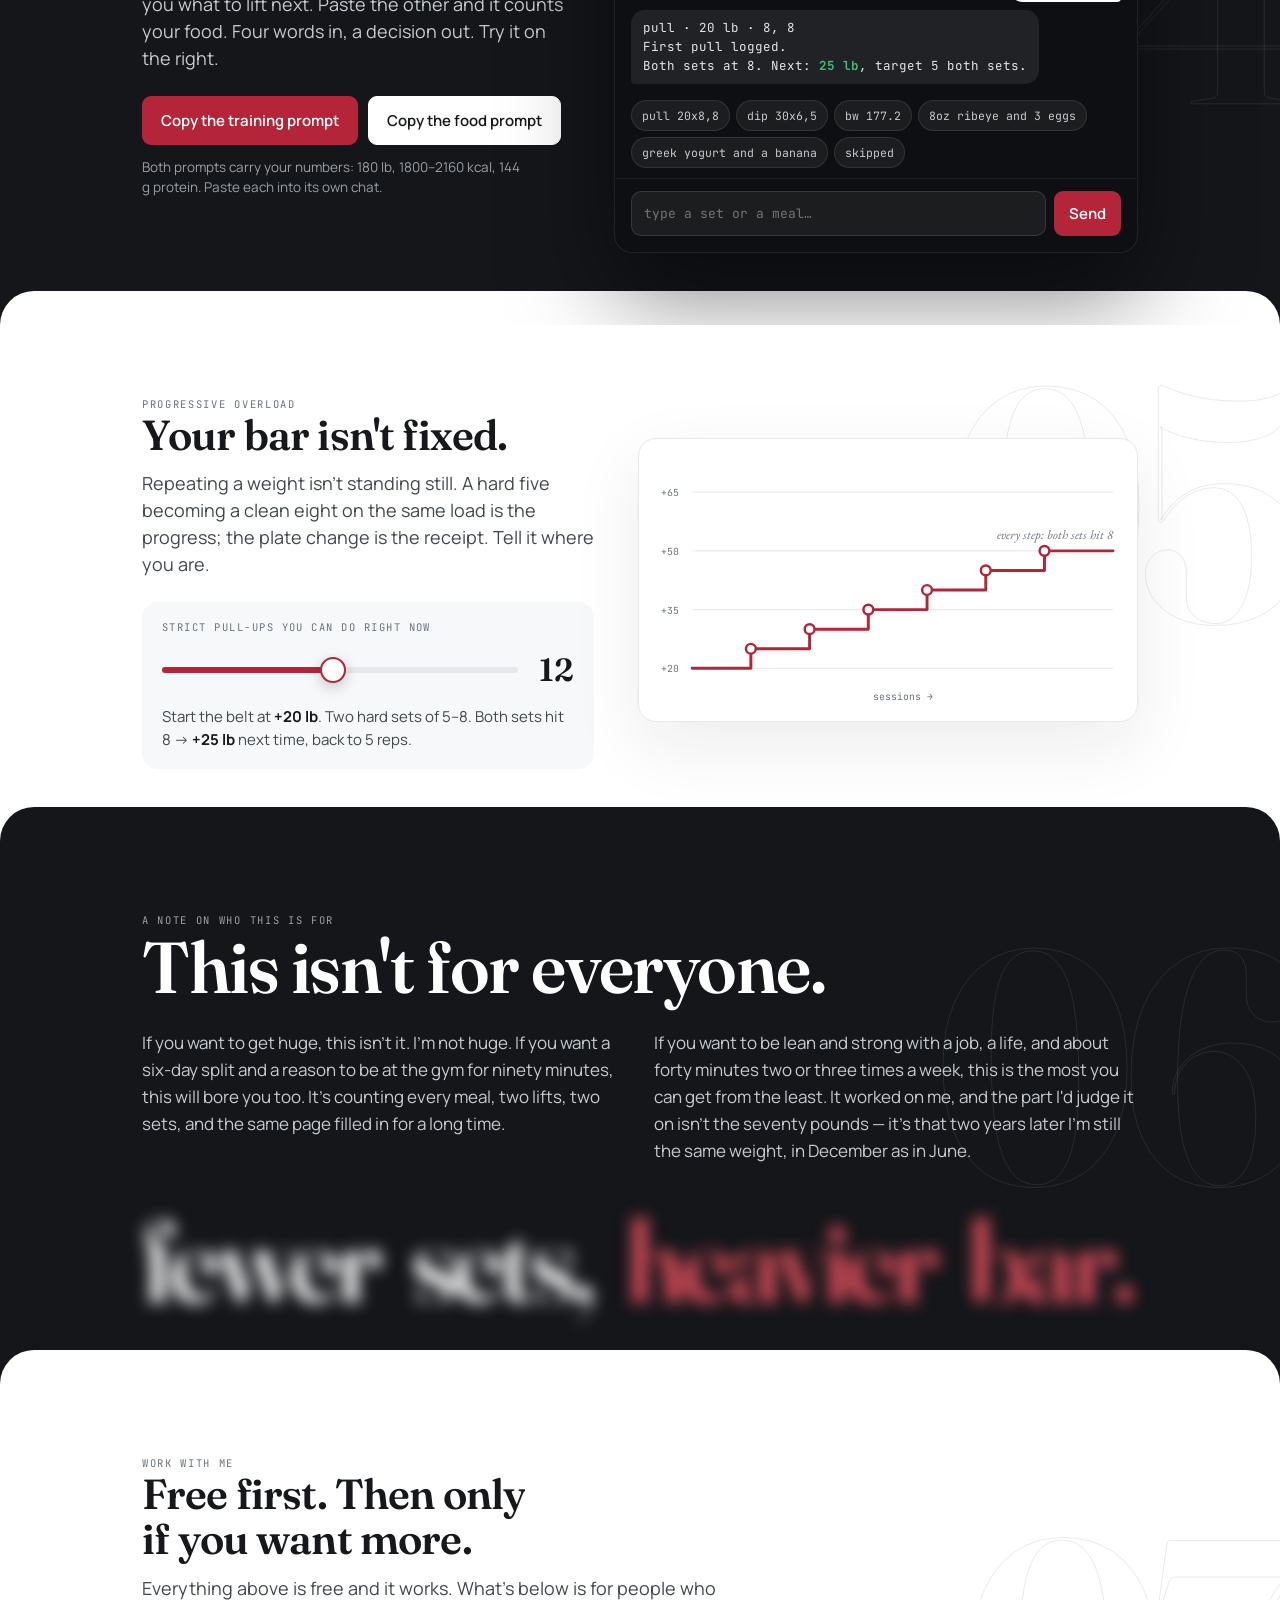
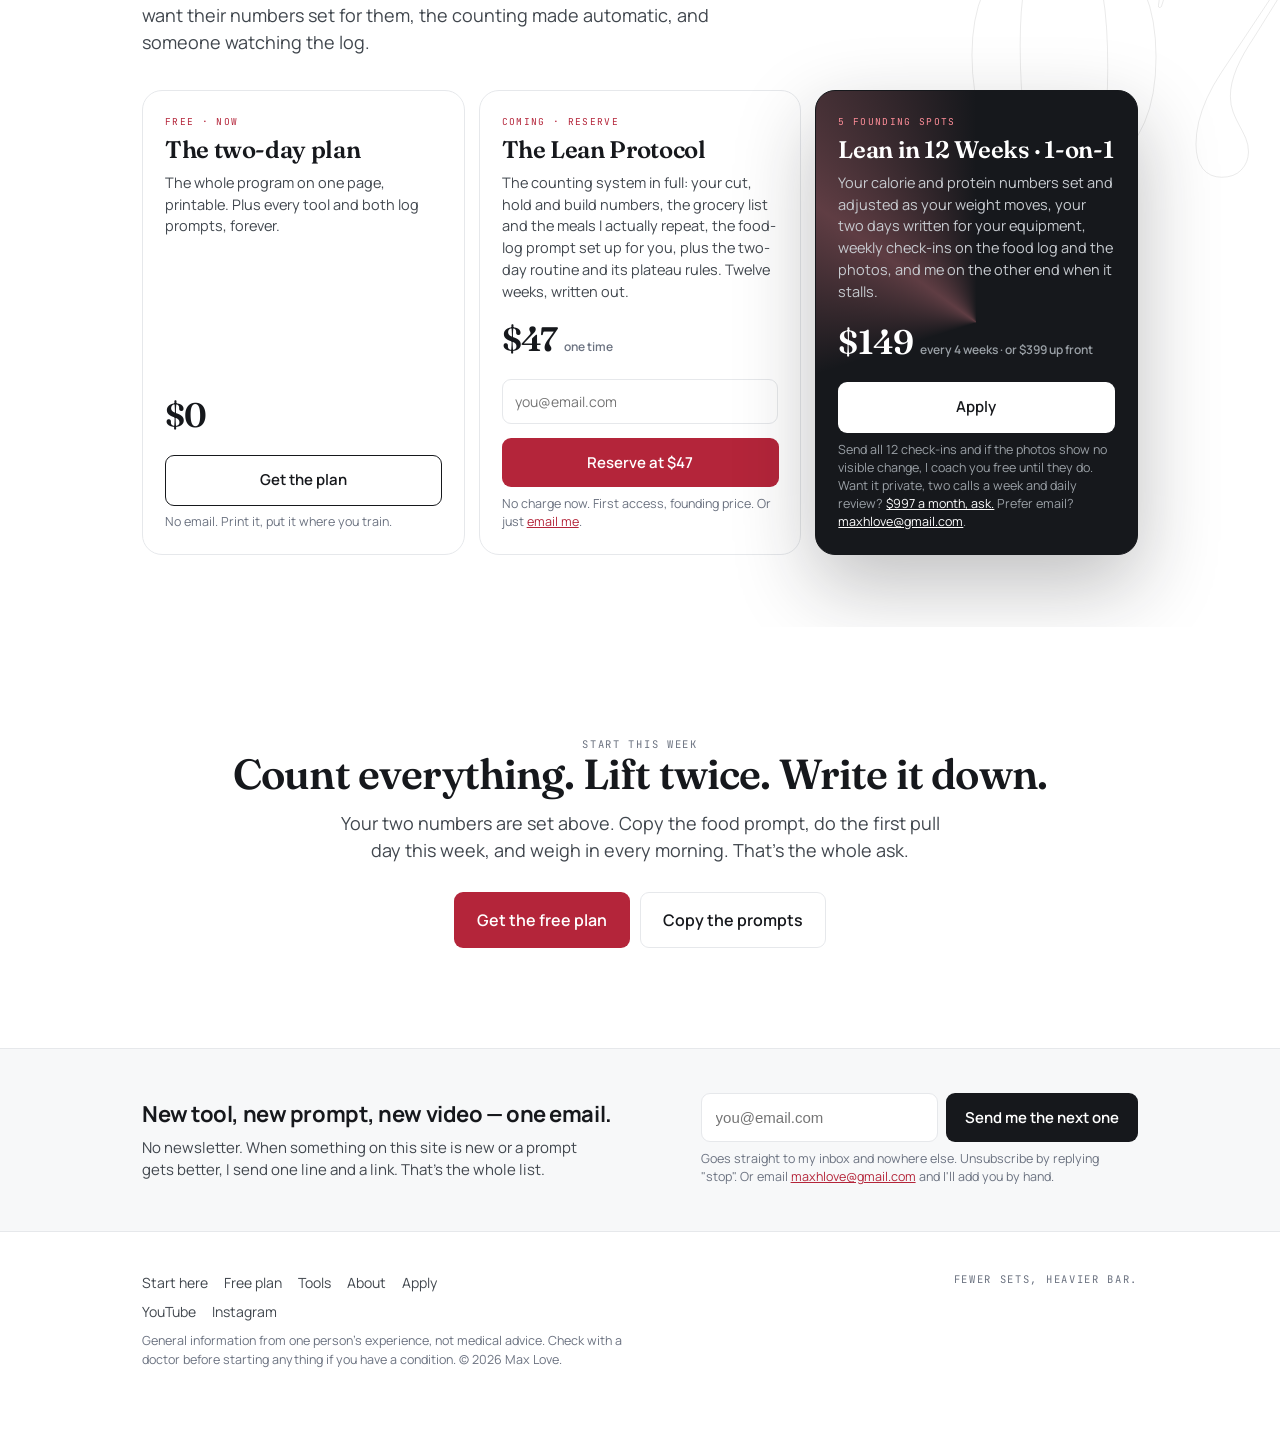
==== commit ff259252: "Every form gets a plain email fallback, so a lead is not lost while FormSubmit is unactivated Co-Aut" ====
--- a/index.html
+++ b/index.html
@@ -759,8 +759,8 @@
   </div>
   <div class="ladder">
     <div class="lad rv"><div class="lk">free · now</div><b>The two-day plan</b><p>The whole program on one page, printable. Plus every tool and both log prompts, forever.</p><div class="lp">$0</div><a class="btn line" href="plan.html">Get the plan</a><span class="lnote">No email. Print it, put it where you train.</span></div>
-    <div class="lad rv d1"><div class="lk">coming · reserve</div><b>The Lean Protocol</b><p>The counting system in full: your cut, hold and build numbers, the grocery list and the meals I actually repeat, the food-log prompt set up for you, plus the two-day routine and its plateau rules. Twelve weeks, written out.</p><div class="lp">$47 <small>one time</small></div><form class="reserve" action="https://formsubmit.co/maxhlove@gmail.com" method="POST"><input type="hidden" name="_subject" value="Reserve — The Lean Protocol"><input type="hidden" name="_template" value="table"><input type="hidden" name="_captcha" value="false"><input type="hidden" name="_next" value="https://maxlovefitness.com/index.html?reserved=protocol#sell"><input type="hidden" name="Product" value="The Lean Protocol $47"><input type="text" name="_honey" class="honey" tabindex="-1" autocomplete="off"><input type="email" name="email" placeholder="you@email.com" required aria-label="Email for the Protocol"><button class="btn solid" type="submit">Reserve at $47</button></form><span class="lnote">No charge now. First access, founding price.</span></div>
-    <div class="lad hot rv d2"><div class="lk">5 founding spots</div><b>Lean in 12 Weeks · 1-on-1</b><p>Your calorie and protein numbers set and adjusted as your weight moves, your two days written for your equipment, weekly check-ins on the food log and the photos, and me on the other end when it stalls.</p><div class="lp">$149 <small>every 4 weeks · or $399 up front</small></div><a class="btn solid" href="apply.html">Apply</a><span class="lnote">Send all 12 check-ins and if the photos show no visible change, I coach you free until they do. Want it private, two calls a week and daily review? <a href="apply.html?tier=private">$997 a month, ask.</a></span></div>
+    <div class="lad rv d1"><div class="lk">coming · reserve</div><b>The Lean Protocol</b><p>The counting system in full: your cut, hold and build numbers, the grocery list and the meals I actually repeat, the food-log prompt set up for you, plus the two-day routine and its plateau rules. Twelve weeks, written out.</p><div class="lp">$47 <small>one time</small></div><form class="reserve" action="https://formsubmit.co/maxhlove@gmail.com" method="POST"><input type="hidden" name="_subject" value="Reserve — The Lean Protocol"><input type="hidden" name="_template" value="table"><input type="hidden" name="_captcha" value="false"><input type="hidden" name="_next" value="https://maxlovefitness.com/index.html?reserved=protocol#sell"><input type="hidden" name="Product" value="The Lean Protocol $47"><input type="text" name="_honey" class="honey" tabindex="-1" autocomplete="off"><input type="email" name="email" placeholder="you@email.com" required aria-label="Email for the Protocol"><button class="btn solid" type="submit">Reserve at $47</button></form><span class="lnote">No charge now. First access, founding price. Or just <a href="mailto:maxhlove@gmail.com?subject=The%20Lean%20Protocol%20%E2%80%94%20reserve%20me%20a%20spot&amp;body=Hey%20Max%2C%20reserve%20me%20a%20spot%20on%20the%20Lean%20Protocol%20at%20the%20founding%20price.">email me</a>.</span></div>
+    <div class="lad hot rv d2"><div class="lk">5 founding spots</div><b>Lean in 12 Weeks · 1-on-1</b><p>Your calorie and protein numbers set and adjusted as your weight moves, your two days written for your equipment, weekly check-ins on the food log and the photos, and me on the other end when it stalls.</p><div class="lp">$149 <small>every 4 weeks · or $399 up front</small></div><a class="btn solid" href="apply.html">Apply</a><span class="lnote">Send all 12 check-ins and if the photos show no visible change, I coach you free until they do. Want it private, two calls a week and daily review? <a href="apply.html?tier=private">$997 a month, ask.</a> Prefer email? <a href="mailto:maxhlove@gmail.com?subject=Coaching%20%E2%80%94%20Lean%20in%2012%20Weeks&amp;body=Hey%20Max%2C%20I%27d%20like%20one%20of%20the%20founding%20spots.%20Here%27s%20where%20I%27m%20at%3A%20">maxhlove@gmail.com</a>.</span></div>
   </div>
   <p class="reserved-msg" id="reservedMsg" hidden>Got it. You're on the list — you'll hear from me first, and at the founding price.</p>
 </div></section>
@@ -796,7 +796,7 @@
       <button class="btn dark" type="submit">Send me the next one</button>
     </form>
     <div class="ok" id="subok" hidden>Got it. You'll hear from me when there's something worth sending.</div>
-    <p class="fine">Goes straight to my inbox and nowhere else. Unsubscribe by replying "stop".</p>
+    <p class="fine">Goes straight to my inbox and nowhere else. Unsubscribe by replying "stop". Or email <a href="mailto:maxhlove@gmail.com?subject=Add%20me%20to%20the%20list">maxhlove@gmail.com</a> and I'll add you by hand.</p>
   </div>
 </div></section>
 <footer><div class="wrap">
